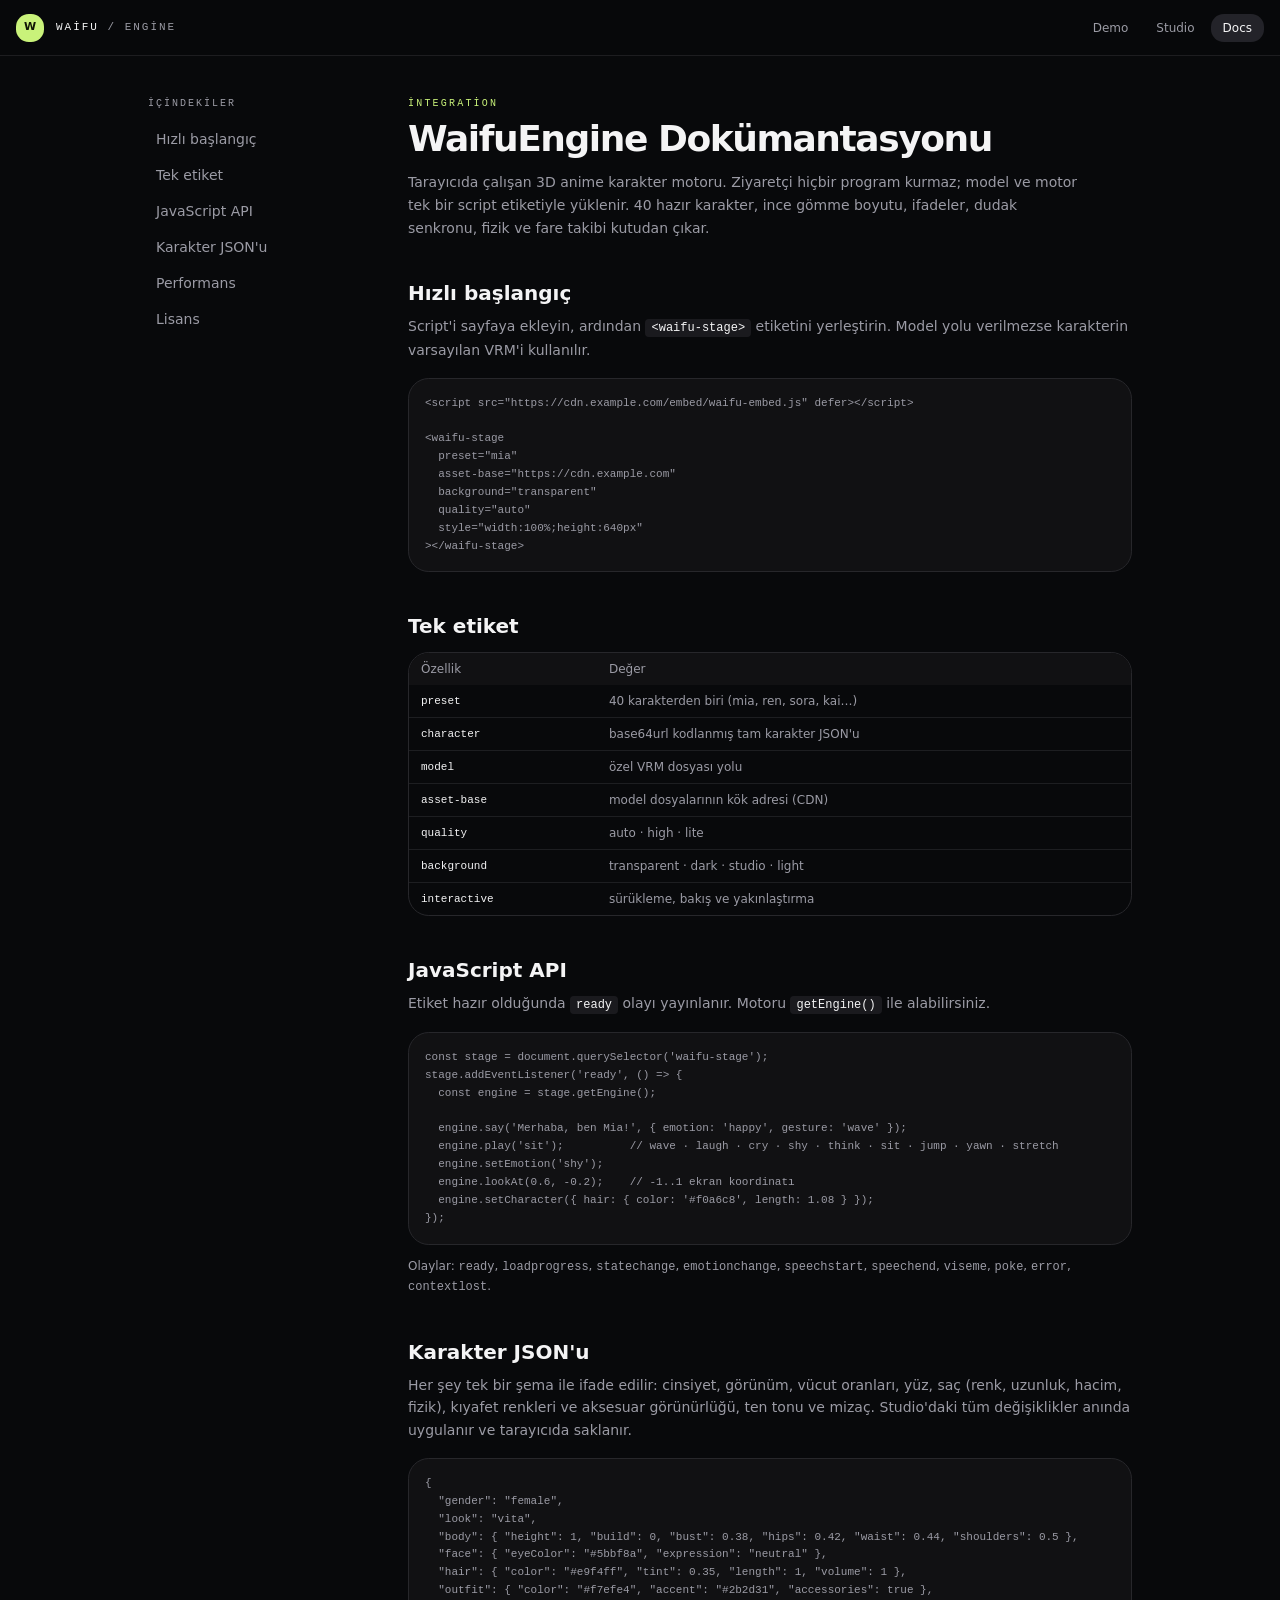
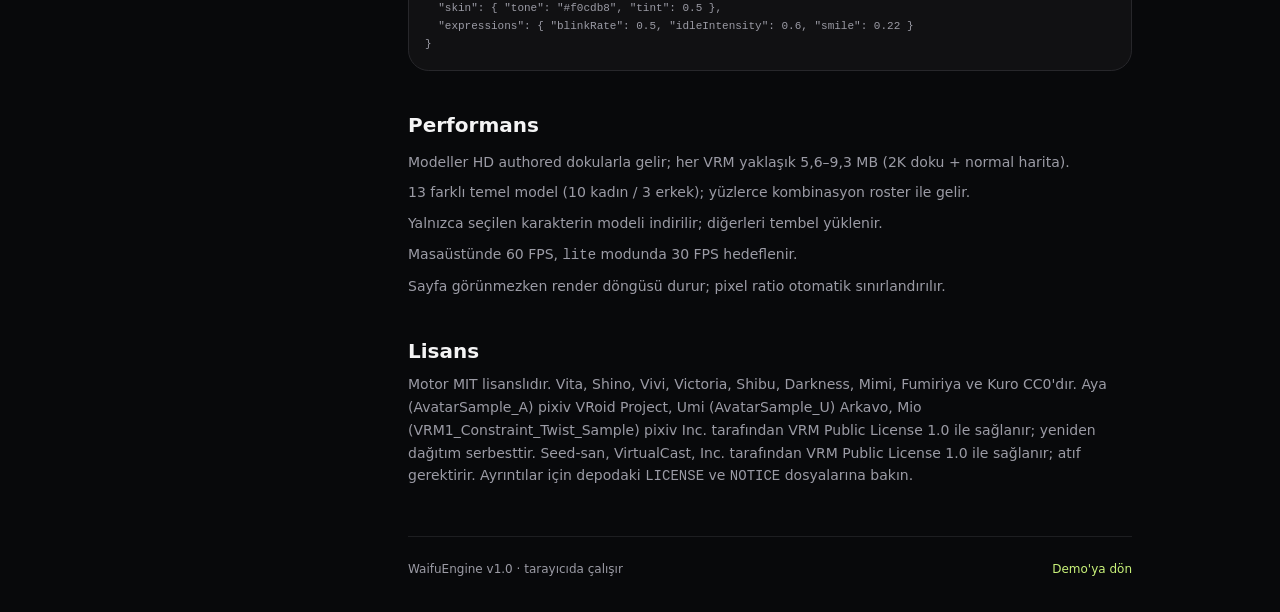
==== docs.html @ 99571ae6 "Deploy WaifuEngine site" ====
<!doctype html>
<html lang="tr" class="dark">
  <head>
    <meta charset="UTF-8" />
    <meta name="viewport" content="width=device-width, initial-scale=1.0, viewport-fit=cover" />
    <meta name="theme-color" content="#08090b" />
    <meta name="description" content="WaifuEngine entegrasyon dokümantasyonu — tek etiket, VRM modelleri, olaylar ve API." />
    <title>Docs — WaifuEngine</title>
    <link rel="stylesheet" crossorigin href="/assets/app-BGL2V9JG.css">
  </head>
  <body class="min-h-dvh bg-background text-foreground antialiased">
    <header class="sticky top-0 z-20 flex h-14 items-center justify-between border-b border-border/70 bg-background/80 px-4 backdrop-blur-xl">
      <a href="/" class="flex items-center gap-3">
        <span class="flex size-7 items-center justify-center rounded-lg bg-primary text-[11px] font-bold text-primary-foreground">W</span>
        <span class="font-mono text-[11px] uppercase tracking-[0.18em] text-muted-foreground"><span class="text-foreground">waifu</span> / engine</span>
      </a>
      <nav class="flex items-center gap-1 text-xs text-muted-foreground">
        <a href="/" class="rounded-lg px-3 py-1.5 hover:bg-accent hover:text-foreground">Demo</a>
        <a href="/studio.html" class="rounded-lg px-3 py-1.5 hover:bg-accent hover:text-foreground">Studio</a>
        <a href="/docs.html" class="rounded-lg bg-accent px-3 py-1.5 text-foreground">Docs</a>
      </nav>
    </header>

    <main class="mx-auto grid max-w-5xl gap-10 px-5 py-10 lg:grid-cols-[220px_minmax(0,1fr)]">
      <aside class="hidden lg:block">
        <p class="mb-3 font-mono text-[10px] uppercase tracking-[0.2em] text-muted-foreground">içindekiler</p>
        <nav class="space-y-1 text-sm text-muted-foreground">
          <a class="block rounded-lg px-2 py-1.5 hover:bg-accent hover:text-foreground" href="#hizli">Hızlı başlangıç</a>
          <a class="block rounded-lg px-2 py-1.5 hover:bg-accent hover:text-foreground" href="#etiket">Tek etiket</a>
          <a class="block rounded-lg px-2 py-1.5 hover:bg-accent hover:text-foreground" href="#api">JavaScript API</a>
          <a class="block rounded-lg px-2 py-1.5 hover:bg-accent hover:text-foreground" href="#karakter">Karakter JSON'u</a>
          <a class="block rounded-lg px-2 py-1.5 hover:bg-accent hover:text-foreground" href="#performans">Performans</a>
          <a class="block rounded-lg px-2 py-1.5 hover:bg-accent hover:text-foreground" href="#lisans">Lisans</a>
        </nav>
      </aside>

      <div class="min-w-0">
        <p class="font-mono text-[10px] uppercase tracking-[0.22em] text-primary">integration</p>
        <h1 class="mt-2 text-4xl font-semibold tracking-[-0.04em]">WaifuEngine Dokümantasyonu</h1>
        <p class="mt-3 max-w-2xl text-sm leading-relaxed text-muted-foreground">
          Tarayıcıda çalışan 3D anime karakter motoru. Ziyaretçi hiçbir program kurmaz; model ve motor
          tek bir script etiketiyle yüklenir. 40 hazır karakter, ince gömme boyutu, ifadeler, dudak senkronu,
          fizik ve fare takibi kutudan çıkar.
        </p>

        <section id="hizli" class="mt-10 scroll-mt-20">
          <h2 class="text-xl font-semibold">Hızlı başlangıç</h2>
          <p class="mt-2 text-sm leading-relaxed text-muted-foreground">
            Script'i sayfaya ekleyin, ardından <code class="rounded bg-muted px-1.5 py-0.5 font-mono text-[12px] text-foreground">&lt;waifu-stage&gt;</code>
            etiketini yerleştirin. Model yolu verilmezse karakterin varsayılan VRM'i kullanılır.
          </p>
          <pre class="mt-4 overflow-x-auto rounded-2xl border border-border bg-card p-4 font-mono text-[11px] leading-relaxed text-muted-foreground">&lt;script src="https://cdn.example.com/embed/waifu-embed.js" defer&gt;&lt;/script&gt;

&lt;waifu-stage
  preset="mia"
  asset-base="https://cdn.example.com"
  background="transparent"
  quality="auto"
  style="width:100%;height:640px"
&gt;&lt;/waifu-stage&gt;</pre>
        </section>

        <section id="etiket" class="mt-10 scroll-mt-20">
          <h2 class="text-xl font-semibold">Tek etiket</h2>
          <div class="mt-3 overflow-hidden rounded-2xl border border-border">
            <table class="w-full text-left text-xs">
              <thead class="bg-card text-muted-foreground">
                <tr><th class="px-3 py-2 font-medium">Özellik</th><th class="px-3 py-2 font-medium">Değer</th></tr>
              </thead>
              <tbody class="divide-y divide-border/70">
                <tr><td class="px-3 py-2 font-mono text-[11px]">preset</td><td class="px-3 py-2 text-muted-foreground">40 karakterden biri (mia, ren, sora, kai…)</td></tr>
                <tr><td class="px-3 py-2 font-mono text-[11px]">character</td><td class="px-3 py-2 text-muted-foreground">base64url kodlanmış tam karakter JSON'u</td></tr>
                <tr><td class="px-3 py-2 font-mono text-[11px]">model</td><td class="px-3 py-2 text-muted-foreground">özel VRM dosyası yolu</td></tr>
                <tr><td class="px-3 py-2 font-mono text-[11px]">asset-base</td><td class="px-3 py-2 text-muted-foreground">model dosyalarının kök adresi (CDN)</td></tr>
                <tr><td class="px-3 py-2 font-mono text-[11px]">quality</td><td class="px-3 py-2 text-muted-foreground">auto · high · lite</td></tr>
                <tr><td class="px-3 py-2 font-mono text-[11px]">background</td><td class="px-3 py-2 text-muted-foreground">transparent · dark · studio · light</td></tr>
                <tr><td class="px-3 py-2 font-mono text-[11px]">interactive</td><td class="px-3 py-2 text-muted-foreground">sürükleme, bakış ve yakınlaştırma</td></tr>
              </tbody>
            </table>
          </div>
        </section>

        <section id="api" class="mt-10 scroll-mt-20">
          <h2 class="text-xl font-semibold">JavaScript API</h2>
          <p class="mt-2 text-sm leading-relaxed text-muted-foreground">
            Etiket hazır olduğunda <code class="rounded bg-muted px-1.5 py-0.5 font-mono text-[12px] text-foreground">ready</code> olayı yayınlanır.
            Motoru <code class="rounded bg-muted px-1.5 py-0.5 font-mono text-[12px] text-foreground">getEngine()</code> ile alabilirsiniz.
          </p>
          <pre class="mt-4 overflow-x-auto rounded-2xl border border-border bg-card p-4 font-mono text-[11px] leading-relaxed text-muted-foreground">const stage = document.querySelector('waifu-stage');
stage.addEventListener('ready', () => {
  const engine = stage.getEngine();

  engine.say('Merhaba, ben Mia!', { emotion: 'happy', gesture: 'wave' });
  engine.play('sit');          // wave · laugh · cry · shy · think · sit · jump · yawn · stretch
  engine.setEmotion('shy');
  engine.lookAt(0.6, -0.2);    // -1..1 ekran koordinatı
  engine.setCharacter({ hair: { color: '#f0a6c8', length: 1.08 } });
});</pre>
          <p class="mt-3 text-xs leading-relaxed text-muted-foreground">
            Olaylar: <span class="font-mono">ready</span>, <span class="font-mono">loadprogress</span>,
            <span class="font-mono">statechange</span>, <span class="font-mono">emotionchange</span>,
            <span class="font-mono">speechstart</span>, <span class="font-mono">speechend</span>,
            <span class="font-mono">viseme</span>, <span class="font-mono">poke</span>,
            <span class="font-mono">error</span>, <span class="font-mono">contextlost</span>.
          </p>
        </section>

        <section id="karakter" class="mt-10 scroll-mt-20">
          <h2 class="text-xl font-semibold">Karakter JSON'u</h2>
          <p class="mt-2 text-sm leading-relaxed text-muted-foreground">
            Her şey tek bir şema ile ifade edilir: cinsiyet, görünüm, vücut oranları, yüz, saç (renk, uzunluk,
            hacim, fizik), kıyafet renkleri ve aksesuar görünürlüğü, ten tonu ve mizaç. Studio'daki tüm
            değişiklikler anında uygulanır ve tarayıcıda saklanır.
          </p>
          <pre class="mt-4 overflow-x-auto rounded-2xl border border-border bg-card p-4 font-mono text-[11px] leading-relaxed text-muted-foreground">{
  "gender": "female",
  "look": "vita",
  "body": { "height": 1, "build": 0, "bust": 0.38, "hips": 0.42, "waist": 0.44, "shoulders": 0.5 },
  "face": { "eyeColor": "#5bbf8a", "expression": "neutral" },
  "hair": { "color": "#e9f4ff", "tint": 0.35, "length": 1, "volume": 1 },
  "outfit": { "color": "#f7efe4", "accent": "#2b2d31", "accessories": true },
  "skin": { "tone": "#f0cdb8", "tint": 0.5 },
  "expressions": { "blinkRate": 0.5, "idleIntensity": 0.6, "smile": 0.22 }
}</pre>
        </section>

        <section id="performans" class="mt-10 scroll-mt-20">
          <h2 class="text-xl font-semibold">Performans</h2>
          <ul class="mt-3 space-y-2 text-sm leading-relaxed text-muted-foreground">
            <li>Modeller HD authored dokularla gelir; her VRM yaklaşık 5,6–9,3 MB (2K doku + normal harita).</li>
            <li>13 farklı temel model (10 kadın / 3 erkek); yüzlerce kombinasyon roster ile gelir.</li>
            <li>Yalnızca seçilen karakterin modeli indirilir; diğerleri tembel yüklenir.</li>
            <li>Masaüstünde 60 FPS, <span class="font-mono">lite</span> modunda 30 FPS hedeflenir.</li>
            <li>Sayfa görünmezken render döngüsü durur; pixel ratio otomatik sınırlandırılır.</li>
          </ul>
        </section>

        <section id="lisans" class="mt-10 scroll-mt-20">
          <h2 class="text-xl font-semibold">Lisans</h2>
          <p class="mt-2 text-sm leading-relaxed text-muted-foreground">
            Motor MIT lisanslıdır. Vita, Shino, Vivi, Victoria, Shibu, Darkness, Mimi, Fumiriya ve Kuro
            CC0'dır. Aya (AvatarSample_A) pixiv VRoid Project, Umi (AvatarSample_U) Arkavo, Mio
            (VRM1_Constraint_Twist_Sample) pixiv Inc. tarafından VRM Public License 1.0 ile sağlanır; yeniden
            dağıtım serbesttir. Seed-san, VirtualCast, Inc. tarafından VRM Public License 1.0 ile sağlanır;
            atıf gerektirir. Ayrıntılar için depodaki
            <span class="font-mono">LICENSE</span> ve <span class="font-mono">NOTICE</span> dosyalarına bakın.
          </p>
        </section>

        <footer class="mt-12 flex flex-wrap items-center justify-between gap-3 border-t border-border/70 pt-6 text-xs text-muted-foreground">
          <span>WaifuEngine v1.0 · tarayıcıda çalışır</span>
          <a class="text-primary hover:underline" href="/">Demo'ya dön</a>
        </footer>
      </div>
    </main>
  </body>
</html>
---- assets/app-BGL2V9JG.css ----
@layer properties{@supports (((-webkit-hyphens:none)) and (not (margin-trim:inline))) or ((-moz-orient:inline) and (not (color:rgb(from red r g b)))){*,:before,:after,::backdrop{--tw-translate-x:0;--tw-translate-y:0;--tw-translate-z:0;--tw-scale-x:1;--tw-scale-y:1;--tw-scale-z:1;--tw-rotate-x:initial;--tw-rotate-y:initial;--tw-rotate-z:initial;--tw-skew-x:initial;--tw-skew-y:initial;--tw-pan-x:initial;--tw-pan-y:initial;--tw-pinch-zoom:initial;--tw-scroll-snap-strictness:proximity;--tw-space-y-reverse:0;--tw-divide-x-reverse:0;--tw-border-style:solid;--tw-divide-y-reverse:0;--tw-gradient-position:initial;--tw-gradient-from:#0000;--tw-gradient-via:#0000;--tw-gradient-to:#0000;--tw-gradient-stops:initial;--tw-gradient-via-stops:initial;--tw-gradient-from-position:0%;--tw-gradient-via-position:50%;--tw-gradient-to-position:100%;--tw-leading:initial;--tw-font-weight:initial;--tw-tracking:initial;--tw-ordinal:initial;--tw-slashed-zero:initial;--tw-numeric-figure:initial;--tw-numeric-spacing:initial;--tw-numeric-fraction:initial;--tw-shadow:0 0 #0000;--tw-shadow-color:initial;--tw-shadow-alpha:100%;--tw-inset-shadow:0 0 #0000;--tw-inset-shadow-color:initial;--tw-inset-shadow-alpha:100%;--tw-ring-color:initial;--tw-ring-shadow:0 0 #0000;--tw-inset-ring-color:initial;--tw-inset-ring-shadow:0 0 #0000;--tw-ring-inset:initial;--tw-ring-offset-width:0px;--tw-ring-offset-color:#fff;--tw-ring-offset-shadow:0 0 #0000;--tw-outline-style:solid;--tw-blur:initial;--tw-brightness:initial;--tw-contrast:initial;--tw-grayscale:initial;--tw-hue-rotate:initial;--tw-invert:initial;--tw-opacity:initial;--tw-saturate:initial;--tw-sepia:initial;--tw-drop-shadow:initial;--tw-drop-shadow-color:initial;--tw-drop-shadow-alpha:100%;--tw-drop-shadow-size:initial;--tw-backdrop-blur:initial;--tw-backdrop-brightness:initial;--tw-backdrop-contrast:initial;--tw-backdrop-grayscale:initial;--tw-backdrop-hue-rotate:initial;--tw-backdrop-invert:initial;--tw-backdrop-opacity:initial;--tw-backdrop-saturate:initial;--tw-backdrop-sepia:initial;--tw-duration:initial;--tw-ease:initial;--tw-content:""}}}@layer theme{:root,:host{--font-sans:"Inter", ui-sans-serif, system-ui, -apple-system, "Segoe UI", sans-serif;--color-neutral-900:oklch(20.5% 0 none);--color-black:#000;--color-white:#fff;--spacing:.25rem;--container-xs:20rem;--container-sm:24rem;--container-md:28rem;--container-lg:32rem;--container-xl:36rem;--container-2xl:42rem;--container-5xl:64rem;--text-xs:.75rem;--text-xs--line-height:calc(1 / .75);--text-sm:.875rem;--text-sm--line-height:calc(1.25 / .875);--text-base:1rem;--text-base--line-height: 1.5 ;--text-lg:1.125rem;--text-lg--line-height:calc(1.75 / 1.125);--text-xl:1.25rem;--text-xl--line-height:calc(1.75 / 1.25);--text-2xl:1.5rem;--text-2xl--line-height:calc(2 / 1.5);--text-3xl:1.875rem;--text-3xl--line-height: 1.2 ;--text-4xl:2.25rem;--text-4xl--line-height:calc(2.5 / 2.25);--font-weight-normal:400;--font-weight-medium:500;--font-weight-semibold:600;--font-weight-bold:700;--tracking-tight:-.025em;--tracking-wide:.025em;--tracking-wider:.05em;--leading-tight:1.25;--leading-relaxed:1.625;--radius-2xl:calc(var(--radius) + 8px);--radius-3xl:1.5rem;--ease-out:cubic-bezier(0, 0, .2, 1);--ease-in-out:cubic-bezier(.4, 0, .2, 1);--animate-spin:spin 1s linear infinite;--animate-ping:ping 1s cubic-bezier(0, 0, .2, 1) infinite;--animate-pulse:pulse 2s cubic-bezier(.4, 0, .6, 1) infinite;--blur-sm:8px;--blur-md:12px;--blur-xl:24px;--default-transition-duration:.15s;--default-transition-timing-function:cubic-bezier(.4, 0, .2, 1);--default-font-family:"Inter", ui-sans-serif, system-ui, -apple-system, "Segoe UI", sans-serif;--default-mono-font-family:ui-monospace, "SF Mono", "Cascadia Code", Menlo, monospace}}@layer base{*,:after,:before,::backdrop{box-sizing:border-box;border:0 solid;margin:0;padding:0}::file-selector-button{box-sizing:border-box;border:0 solid;margin:0;padding:0}html,:host{-webkit-text-size-adjust:100%;tab-size:4;line-height:1.5;font-family:var(--default-font-family,-apple-system, BlinkMacSystemFont, "Segoe UI", Roboto, "Helvetica Neue", "Noto Sans", Arial, sans-serif, "Apple Color Emoji", "Segoe UI Emoji", "Segoe UI Symbol", "Noto Color Emoji");font-feature-settings:var(--default-font-feature-settings,normal);font-variation-settings:var(--default-font-variation-settings,normal);-webkit-tap-highlight-color:transparent}hr{height:0;color:inherit;border-top-width:1px}abbr:where([title]){-webkit-text-decoration:underline dotted;text-decoration:underline dotted}h1,h2,h3,h4,h5,h6{font-size:inherit;font-weight:inherit}a{color:inherit;-webkit-text-decoration:inherit;text-decoration:inherit}b,strong{font-weight:bolder}code,kbd,samp,pre{font-family:var(--default-mono-font-family,ui-monospace, SFMono-Regular, Menlo, Monaco, Consolas, "Liberation Mono", "Courier New", monospace);font-feature-settings:var(--default-mono-font-feature-settings,normal);font-variation-settings:var(--default-mono-font-variation-settings,normal);font-size:1em}small{font-size:80%}sub,sup{vertical-align:baseline;font-size:75%;line-height:0;position:relative}sub{bottom:-.25em}sup{top:-.5em}table{text-indent:0;border-color:inherit;border-collapse:collapse}:-moz-focusring:where(:not(iframe)){outline:auto}progress{vertical-align:baseline}summary{display:list-item}ol,ul,menu{list-style:none}img,svg,video,canvas,audio,iframe,embed,object{vertical-align:middle;display:block}img,video{max-width:100%;height:auto}button,input,select,optgroup,textarea{font:inherit;font-feature-settings:inherit;font-variation-settings:inherit;letter-spacing:inherit;color:inherit;opacity:1;background-color:#0000;border-radius:0}::file-selector-button{font:inherit;font-feature-settings:inherit;font-variation-settings:inherit;letter-spacing:inherit;color:inherit;opacity:1;background-color:#0000;border-radius:0}:where(select:is([multiple],[size])) optgroup{font-weight:bolder}:where(select:is([multiple],[size])) optgroup option{padding-inline-start:20px}::file-selector-button{margin-inline-end:4px}::placeholder{opacity:1}@supports (not ((-webkit-appearance:-apple-pay-button))) or (contain-intrinsic-size:1px){::placeholder{color:currentColor}@supports (color:color-mix(in lab,red,red)){::placeholder{color:color-mix(in oklab,currentcolor 50%,transparent)}}}textarea{resize:vertical}::-webkit-search-decoration{-webkit-appearance:none}::-webkit-date-and-time-value{min-height:1lh;text-align:inherit}::-webkit-datetime-edit{display:inline-flex}::-webkit-datetime-edit-fields-wrapper{padding:0}::-webkit-datetime-edit{padding-block:0}::-webkit-datetime-edit-year-field{padding-block:0}::-webkit-datetime-edit-month-field{padding-block:0}::-webkit-datetime-edit-day-field{padding-block:0}::-webkit-datetime-edit-hour-field{padding-block:0}::-webkit-datetime-edit-minute-field{padding-block:0}::-webkit-datetime-edit-second-field{padding-block:0}::-webkit-datetime-edit-millisecond-field{padding-block:0}::-webkit-datetime-edit-meridiem-field{padding-block:0}::-webkit-calendar-picker-indicator{line-height:1}:-moz-ui-invalid{box-shadow:none}button,input:where([type=button],[type=reset],[type=submit]){appearance:button}::file-selector-button{appearance:button}::-webkit-inner-spin-button{height:auto}::-webkit-outer-spin-button{height:auto}[hidden]:where(:not([hidden=until-found])){display:none!important}*{border-color:var(--border)}html,body,#root{height:100%}body{background:var(--background);color:var(--foreground);font-family:var(--font-sans);-webkit-font-smoothing:antialiased;margin:0;overflow:hidden}::selection{background:var(--primary)}@supports (color:color-mix(in lab,red,red)){::selection{background:color-mix(in srgb,var(--primary) 35%,transparent)}}::selection{color:#fff}*{scrollbar-width:thin;scrollbar-color:#ffffff24 transparent}::-webkit-scrollbar{width:7px;height:7px}::-webkit-scrollbar-thumb{background:#ffffff24;border-radius:999px}::-webkit-scrollbar-track{background:0 0}}@layer components;@layer utilities{.\[container-type\:size\]{container-type:size}.pointer-events-auto{pointer-events:auto}.pointer-events-none{pointer-events:none}.\!visible{visibility:visible!important}.invisible{visibility:hidden}.visible{visibility:visible}.sr-only{clip-path:inset(50%);white-space:nowrap;border-width:0;width:1px;height:1px;margin:-1px;padding:0;position:absolute;overflow:hidden}.\!fixed{position:fixed!important}.absolute{position:absolute}.fixed{position:fixed}.relative{position:relative}.static{position:static}.sticky{position:sticky}.-inset-\[3px\]{inset:-3px}.inset-0{inset:0}.inset-\[4\%\]{inset:4%}.inset-x-0{inset-inline:0}.inset-x-4{inset-inline:calc(var(--spacing) * 4)}.inset-x-\[-20\%\]{inset-inline:-20%}.start-4{inset-inline-start:calc(var(--spacing) * 4)}.-end-1\.5{inset-inline-end:calc(var(--spacing) * -1.5)}.end-4{inset-inline-end:calc(var(--spacing) * 4)}.end-5{inset-inline-end:calc(var(--spacing) * 5)}.-top-1\.5{top:calc(var(--spacing) * -1.5)}.top-\(--active-tab-top\){top:var(--active-tab-top)}.top-0{top:0}.top-1\/2{top:50%}.top-2\.5{top:calc(var(--spacing) * 2.5)}.top-3{top:calc(var(--spacing) * 3)}.top-4{top:calc(var(--spacing) * 4)}.top-\[23px\]{top:23px}.top-\[calc\(var\(--badge-center\)-var\(--badge-size\)\/2\)\]{top:calc(var(--badge-center) - var(--badge-size) / 2)}.right-3{right:calc(var(--spacing) * 3)}.right-4{right:calc(var(--spacing) * 4)}.-bottom-2\.5{bottom:calc(var(--spacing) * -2.5)}.bottom-0{bottom:0}.bottom-3{bottom:calc(var(--spacing) * 3)}.bottom-5{bottom:calc(var(--spacing) * 5)}.bottom-24{bottom:calc(var(--spacing) * 24)}.bottom-full{bottom:100%}.left-\(--active-tab-left\){left:var(--active-tab-left)}.left-0{left:0}.left-1\/2{left:50%}.left-3{left:calc(var(--spacing) * 3)}.left-4{left:calc(var(--spacing) * 4)}.left-\[calc\(var\(--badge-center\)-var\(--badge-size\)\/2\)\]{left:calc(var(--badge-center) - var(--badge-size) / 2)}.isolate{isolation:isolate}.-z-10{z-index:-10}.z-0{z-index:0}.z-10{z-index:10}.z-20{z-index:20}.z-30{z-index:30}.z-50{z-index:50}.order-first{order:-9999}.order-last{order:9999}.col-start-1{grid-column-start:1}.col-start-2{grid-column-start:2}.col-start-3{grid-column-start:3}.row-span-2{grid-row:span 2/span 2}.row-span-3{grid-row:span 3/span 3}.row-start-1{grid-row-start:1}.container{width:100%}@media(min-width:40rem){.container{max-width:40rem}}@media(min-width:48rem){.container{max-width:48rem}}@media(min-width:64rem){.container{max-width:64rem}}@media(min-width:80rem){.container{max-width:80rem}}@media(min-width:96rem){.container{max-width:96rem}}.m-auto{margin:auto}.-mx-\(--sheet-gap\){margin-inline:calc(var(--sheet-gap) * -1)}.-mx-2{margin-inline:calc(var(--spacing) * -2)}.mx-2{margin-inline:calc(var(--spacing) * 2)}.mx-4{margin-inline:calc(var(--spacing) * 4)}.mx-auto{margin-inline:auto}.-my-\(--sheet-gap\){margin-block:calc(var(--sheet-gap) * -1)}.my-1{margin-block:var(--spacing)}.my-2{margin-block:calc(var(--spacing) * 2)}.my-3{margin-block:calc(var(--spacing) * 3)}.my-4{margin-block:calc(var(--spacing) * 4)}.-ms-\(--sheet-gap\){margin-inline-start:calc(var(--sheet-gap) * -1)}.-ms-1\.5{margin-inline-start:calc(var(--spacing) * -1.5)}.ms-1{margin-inline-start:var(--spacing)}.ms-2{margin-inline-start:calc(var(--spacing) * 2)}.ms-auto{margin-inline-start:auto}.-me-\(--sheet-gap\){margin-inline-end:calc(var(--sheet-gap) * -1)}.-me-1\.5{margin-inline-end:calc(var(--spacing) * -1.5)}.-me-3\.5{margin-inline-end:calc(var(--spacing) * -3.5)}.me-1{margin-inline-end:var(--spacing)}.me-3{margin-inline-end:calc(var(--spacing) * 3)}.-mt-5{margin-top:calc(var(--spacing) * -5)}.-mt-11{margin-top:calc(var(--spacing) * -11)}.-mt-\[max\(var\(--sheet-gap\)\,env\(safe-area-inset-top\)\)\]{margin-top:calc(max(var(--sheet-gap),env(safe-area-inset-top))*-1)}.mt-0{margin-top:0}.mt-0\.5{margin-top:calc(var(--spacing) * .5)}.mt-1{margin-top:var(--spacing)}.mt-2{margin-top:calc(var(--spacing) * 2)}.mt-3{margin-top:calc(var(--spacing) * 3)}.mt-4{margin-top:calc(var(--spacing) * 4)}.mt-10{margin-top:calc(var(--spacing) * 10)}.mt-12{margin-top:calc(var(--spacing) * 12)}.mt-\[-1\.5rem\]{margin-top:-1.5rem}.mt-auto{margin-top:auto}.-mb-\[max\(var\(--sheet-gap\)\,env\(safe-area-inset-bottom\)\)\]{margin-bottom:calc(max(var(--sheet-gap),env(safe-area-inset-bottom))*-1)}.mb-0{margin-bottom:0}.mb-2{margin-bottom:calc(var(--spacing) * 2)}.mb-2\.5{margin-bottom:calc(var(--spacing) * 2.5)}.mb-3{margin-bottom:calc(var(--spacing) * 3)}.mb-4{margin-bottom:calc(var(--spacing) * 4)}.mb-5{margin-bottom:calc(var(--spacing) * 5)}.mb-6{margin-bottom:calc(var(--spacing) * 6)}.mb-\[-1\.5rem\]{margin-bottom:-1.5rem}.ml-2{margin-left:calc(var(--spacing) * 2)}.ml-auto{margin-left:auto}.block{display:block}.contents{display:contents}.flex{display:flex}.grid{display:grid}.hidden{display:none}.inline{display:inline}.inline-block{display:inline-block}.inline-flex{display:inline-flex}.aspect-\(--slide-aspect\){aspect-ratio:var(--slide-aspect)}.aspect-square{aspect-ratio:1}.size-\(--avatar-size\){width:var(--avatar-size);height:var(--avatar-size)}.size-\(--badge-size\){width:var(--badge-size);height:var(--badge-size)}.size-\(--sw-hole\){width:var(--sw-hole);height:var(--sw-hole)}.size-1{width:var(--spacing);height:var(--spacing)}.size-1\.5{width:calc(var(--spacing) * 1.5);height:calc(var(--spacing) * 1.5)}.size-2{width:calc(var(--spacing) * 2);height:calc(var(--spacing) * 2)}.size-2\.5{width:calc(var(--spacing) * 2.5);height:calc(var(--spacing) * 2.5)}.size-3{width:calc(var(--spacing) * 3);height:calc(var(--spacing) * 3)}.size-3\.5{width:calc(var(--spacing) * 3.5);height:calc(var(--spacing) * 3.5)}.size-4{width:calc(var(--spacing) * 4);height:calc(var(--spacing) * 4)}.size-5{width:calc(var(--spacing) * 5);height:calc(var(--spacing) * 5)}.size-6{width:calc(var(--spacing) * 6);height:calc(var(--spacing) * 6)}.size-7{width:calc(var(--spacing) * 7);height:calc(var(--spacing) * 7)}.size-8{width:calc(var(--spacing) * 8);height:calc(var(--spacing) * 8)}.size-9{width:calc(var(--spacing) * 9);height:calc(var(--spacing) * 9)}.size-10{width:calc(var(--spacing) * 10);height:calc(var(--spacing) * 10)}.size-11{width:calc(var(--spacing) * 11);height:calc(var(--spacing) * 11)}.size-12{width:calc(var(--spacing) * 12);height:calc(var(--spacing) * 12)}.size-14{width:calc(var(--spacing) * 14);height:calc(var(--spacing) * 14)}.size-20{width:calc(var(--spacing) * 20);height:calc(var(--spacing) * 20)}.size-\[22px\]{width:22px;height:22px}.size-\[62\%\]{width:62%;height:62%}.size-\[calc\(100\%\+6px\)\]{width:calc(100% + 6px);height:calc(100% + 6px)}.size-\[calc\(var\(--switch-h\)-4px\)\]{width:calc(var(--switch-h) - 4px);height:calc(var(--switch-h) - 4px)}.size-full{width:100%;height:100%}.size-px{width:1px;height:1px}.h-\(--active-tab-height\){height:var(--active-tab-height)}.h-\(--switch-h\){height:var(--switch-h)}.h-1{height:var(--spacing)}.h-1\.5{height:calc(var(--spacing) * 1.5)}.h-2{height:calc(var(--spacing) * 2)}.h-5{height:calc(var(--spacing) * 5)}.h-6{height:calc(var(--spacing) * 6)}.h-7{height:calc(var(--spacing) * 7)}.h-8{height:calc(var(--spacing) * 8)}.h-9{height:calc(var(--spacing) * 9)}.h-10{height:calc(var(--spacing) * 10)}.h-11{height:calc(var(--spacing) * 11)}.h-14{height:calc(var(--spacing) * 14)}.h-28{height:calc(var(--spacing) * 28)}.h-96{height:calc(var(--spacing) * 96)}.h-\[10\%\]{height:10%}.h-\[85\%\]{height:85%}.h-\[1000\%\]{height:1000%}.h-\[calc\(100cqh-0\.75rem\)\]{height:calc(100cqh - .75rem)}.h-\[min\(50dvh\,100\%\)\]{height:min(50dvh,100%)}.h-dvh{height:100dvh}.h-full{height:100%}.h-px{height:1px}.max-h-\(--available-height\){max-height:var(--available-height)}.max-h-64{max-height:calc(var(--spacing) * 64)}.max-h-\[52vh\]{max-height:52vh}.max-h-\[calc\(100dvh-2rem\)\]{max-height:calc(100dvh - 2rem)}.max-h-full{max-height:100%}.min-h-0{min-height:0}.min-h-8{min-height:calc(var(--spacing) * 8)}.min-h-20{min-height:calc(var(--spacing) * 20)}.min-h-\[3\.25rem\]{min-height:3.25rem}.min-h-\[min\(60dvh\,32rem\)\]{min-height:min(60dvh,32rem)}.min-h-dvh{min-height:100dvh}.w-\(--active-tab-width\){width:var(--active-tab-width)}.w-\(--anchor-width\){width:var(--anchor-width)}.w-\(--switch-w\){width:var(--switch-w)}.w-1\.5{width:calc(var(--spacing) * 1.5)}.w-4{width:calc(var(--spacing) * 4)}.w-8{width:calc(var(--spacing) * 8)}.w-24{width:calc(var(--spacing) * 24)}.w-36{width:calc(var(--spacing) * 36)}.w-\[3px\]{width:3px}.w-\[min\(24rem\,calc\(100vw-2\*var\(--sheet-gap\)\)\)\]{width:min(24rem,calc(100vw - 2 * var(--sheet-gap)))}.w-\[min\(100\%\,28rem\)\]{width:min(100%,28rem)}.w-\[var\(--pu-closed\)\]{width:var(--pu-closed)}.w-fit{width:fit-content}.w-full{width:100%}.w-px{width:1px}.max-w-2xl{max-width:var(--container-2xl)}.max-w-5xl{max-width:var(--container-5xl)}.max-w-56{max-width:calc(var(--spacing) * 56)}.max-w-60{max-width:calc(var(--spacing) * 60)}.max-w-\[calc\(100\%\+2\*var\(--sheet-gap\)\)\]{max-width:calc(100% + 2 * var(--sheet-gap))}.max-w-\[min\(80\%\,36rem\)\]{max-width:min(80%,36rem)}.max-w-lg{max-width:var(--container-lg)}.max-w-md{max-width:var(--container-md)}.max-w-sm{max-width:var(--container-sm)}.max-w-xl{max-width:var(--container-xl)}.max-w-xs{max-width:var(--container-xs)}.min-w-\(--anchor-width\){min-width:var(--anchor-width)}.min-w-0{min-width:0}.min-w-5{min-width:calc(var(--spacing) * 5)}.min-w-9{min-width:calc(var(--spacing) * 9)}.min-w-48{min-width:calc(var(--spacing) * 48)}.min-w-50{min-width:calc(var(--spacing) * 50)}.min-w-52{min-width:calc(var(--spacing) * 52)}.flex-1{flex:1}.flex-\[1\.5\]{flex:1.5}.shrink{flex-shrink:1}.shrink-0{flex-shrink:0}.grow{flex-grow:1}.origin-\(--transform-origin\){transform-origin:var(--transform-origin)}.origin-\[0_50\%\]{transform-origin:0}.origin-\[50\%_0\]{transform-origin:50% 0}.origin-\[50\%_100\%\]{transform-origin:50% 100%}.origin-\[100\%_50\%\]{transform-origin:100%}.origin-bottom{transform-origin:bottom}.origin-center{transform-origin:50%}.origin-left{transform-origin:0}.origin-top{transform-origin:top}.origin-top-left{transform-origin:0 0}.-translate-x-1\/2{--tw-translate-x: -50% ;translate:var(--tw-translate-x) var(--tw-translate-y)}.-translate-y-1\/2{--tw-translate-y: -50% ;translate:var(--tw-translate-x) var(--tw-translate-y)}.translate-y-\[calc\(-0\.75rem\*var\(--nested-dialogs\,0\)\)\]{--tw-translate-y:calc(-.75rem * var(--nested-dialogs,0));translate:var(--tw-translate-x) var(--tw-translate-y)}.scale-50{--tw-scale-x:50%;--tw-scale-y:50%;--tw-scale-z:50%;scale:var(--tw-scale-x) var(--tw-scale-y)}.scale-100{--tw-scale-x:100%;--tw-scale-y:100%;--tw-scale-z:100%;scale:var(--tw-scale-x) var(--tw-scale-y)}.scale-110{--tw-scale-x:110%;--tw-scale-y:110%;--tw-scale-z:110%;scale:var(--tw-scale-x) var(--tw-scale-y)}.scale-125{--tw-scale-x:125%;--tw-scale-y:125%;--tw-scale-z:125%;scale:var(--tw-scale-x) var(--tw-scale-y)}.-scale-x-100{--tw-scale-x: -100% ;scale:var(--tw-scale-x) var(--tw-scale-y)}.scale-x-0{--tw-scale-x:0%;scale:var(--tw-scale-x) var(--tw-scale-y)}.scale-x-100{--tw-scale-x:100%;scale:var(--tw-scale-x) var(--tw-scale-y)}.\[scale\:1_calc\(0\.55\+var\(--sw-e\,0\.4\)\*0\.6\)\]{scale:1 calc(.55 + var(--sw-e,.4) * .6)}.\[scale\:calc\(var\(--pu-size\)\*\(1\+var\(--pu-lens\,0\)\*0\.5\)\*var\(--pu-in\,1\)\)\]{scale:calc(var(--pu-size) * (1 + var(--pu-lens,0) * .5) * var(--pu-in,1))}.scale-\[calc\(1-0\.05\*var\(--nested-dialogs\,0\)\)\]{scale:calc(1 - .05 * var(--nested-dialogs,0))}.-rotate-45{rotate:-45deg}.-rotate-90{rotate:-90deg}.rotate-0{rotate:0deg}.rotate-0\!{rotate:0deg!important}.rotate-2{rotate:2deg}.rotate-45{rotate:45deg}.rotate-180{rotate:180deg}.\[transform\:none\]{transform:none}.\[transform\:rotateX\(var\(--pu-rx\,0deg\)\)_rotateY\(var\(--pu-ry\,0deg\)\)\]{transform:rotateX(var(--pu-rx,0deg)) rotateY(var(--pu-ry,0deg))}.\[transform\:translate3d\(calc\(var\(--pu-px\,0\)\*var\(--pu-depth\)\*1px\)\,calc\(var\(--pu-py\,0\)\*var\(--pu-depth\)\*1px\)\,calc\(var\(--pu-depth\)\*1px\)\)\]{transform:translate3d(calc(var(--pu-px,0) * var(--pu-depth) * 1px),calc(var(--pu-py,0) * var(--pu-depth) * 1px),calc(var(--pu-depth) * 1px))}.\[transform\:translateX\(calc\(var\(--drawer-swipe-movement-x\,0px\)\+var\(--sheet-push\)\)\)_scale\(var\(--sheet-scale\)\)\]{transform:translate(calc(var(--drawer-swipe-movement-x,0px) + var(--sheet-push))) scale(var(--sheet-scale))}.\[transform\:translateX\(calc\(var\(--drawer-swipe-movement-x\,0px\)-var\(--sheet-push\)\)\)_scale\(var\(--sheet-scale\)\)\]{transform:translate(calc(var(--drawer-swipe-movement-x,0px) - var(--sheet-push))) scale(var(--sheet-scale))}.\[transform\:translateY\(calc\(var\(--drawer-swipe-movement-y\,0px\)\+var\(--sheet-push\)\)\)_scale\(var\(--sheet-scale\)\)\]{transform:translateY(calc(var(--drawer-swipe-movement-y,0px) + var(--sheet-push))) scale(var(--sheet-scale))}.\[transform\:translateY\(calc\(var\(--drawer-swipe-movement-y\,0px\)-var\(--sheet-push\)\)\)_scale\(var\(--sheet-scale\)\)\]{transform:translateY(calc(var(--drawer-swipe-movement-y,0px) - var(--sheet-push))) scale(var(--sheet-scale))}.transform{transform:var(--tw-rotate-x,) var(--tw-rotate-y,) var(--tw-rotate-z,) var(--tw-skew-x,) var(--tw-skew-y,)}.animate-\[message-shimmer_2\.2s_linear_infinite\]{animation:2.2s linear infinite message-shimmer}.animate-ping{animation:var(--animate-ping)}.animate-pulse{animation:var(--animate-pulse)}.animate-spin{animation:var(--animate-spin)}.cursor-crosshair{cursor:crosshair}.cursor-default{cursor:default}.cursor-grab{cursor:grab}.cursor-grabbing{cursor:grabbing}.cursor-not-allowed{cursor:not-allowed}.cursor-pointer{cursor:pointer}.cursor-text{cursor:text}.touch-pan-y{--tw-pan-y:pan-y;touch-action:var(--tw-pan-x,) var(--tw-pan-y,) var(--tw-pinch-zoom,)}.touch-manipulation{touch-action:manipulation}.touch-none{touch-action:none}.resize{resize:both}.resize-none{resize:none}.resize-y{resize:vertical}.snap-x{scroll-snap-type:x var(--tw-scroll-snap-strictness)}.snap-y{scroll-snap-type:y var(--tw-scroll-snap-strictness)}.snap-mandatory{--tw-scroll-snap-strictness:mandatory}.snap-center{scroll-snap-align:center}.snap-start{scroll-snap-align:start}.scroll-mt-10{scroll-margin-top:calc(var(--spacing) * 10)}.scroll-mt-20{scroll-margin-top:calc(var(--spacing) * 20)}.scroll-mb-2{scroll-margin-bottom:calc(var(--spacing) * 2)}.scroll-py-1{scroll-padding-block:var(--spacing)}.\[scrollbar-width\:none\]{scrollbar-width:none}.\[scrollbar-width\:thin\]{scrollbar-width:thin}.\[scrollbar-color\:var\(--border\)_transparent\]{scrollbar-color:var(--border) transparent}.appearance-none{appearance:none}.auto-rows-min{grid-auto-rows:min-content}.grid-cols-1{grid-template-columns:repeat(1,minmax(0,1fr))}.grid-cols-2{grid-template-columns:repeat(2,minmax(0,1fr))}.grid-cols-3{grid-template-columns:repeat(3,minmax(0,1fr))}.grid-cols-\[1\.25rem_minmax\(0\,1fr\)\]{grid-template-columns:1.25rem minmax(0,1fr)}.grid-cols-\[auto_minmax\(0\,1fr\)_auto\]{grid-template-columns:auto minmax(0,1fr) auto}.grid-cols-\[minmax\(0\,1fr\)\]{grid-template-columns:minmax(0,1fr)}.grid-rows-\[0fr\]{grid-template-rows:0fr}.grid-rows-\[1fr\]{grid-template-rows:1fr}.flex-col{flex-direction:column}.flex-col-reverse{flex-direction:column-reverse}.flex-row{flex-direction:row}.flex-row-reverse{flex-direction:row-reverse}.flex-wrap{flex-wrap:wrap}.place-items-center{place-items:center}.items-baseline{align-items:baseline}.items-center{align-items:center}.items-end{align-items:flex-end}.items-start{align-items:flex-start}.items-stretch{align-items:stretch}.justify-between{justify-content:space-between}.justify-center{justify-content:center}.justify-end{justify-content:flex-end}.justify-start{justify-content:flex-start}.gap-0{gap:0}.gap-0\.5{gap:calc(var(--spacing) * .5)}.gap-1{gap:var(--spacing)}.gap-1\.5{gap:calc(var(--spacing) * 1.5)}.gap-2{gap:calc(var(--spacing) * 2)}.gap-2\.5{gap:calc(var(--spacing) * 2.5)}.gap-3{gap:calc(var(--spacing) * 3)}.gap-3\.5{gap:calc(var(--spacing) * 3.5)}.gap-4{gap:calc(var(--spacing) * 4)}.gap-10{gap:calc(var(--spacing) * 10)}.gap-\[2px\]{gap:2px}.gap-\[3px\]{gap:3px}:where(.space-y-1>:not(:last-child)){--tw-space-y-reverse:0;margin-block-start:calc(var(--spacing) * var(--tw-space-y-reverse));margin-block-end:calc(var(--spacing) * calc(1 - var(--tw-space-y-reverse)))}:where(.space-y-1\.5>:not(:last-child)){--tw-space-y-reverse:0;margin-block-start:calc(calc(var(--spacing) * 1.5) * var(--tw-space-y-reverse));margin-block-end:calc(calc(var(--spacing) * 1.5) * calc(1 - var(--tw-space-y-reverse)))}:where(.space-y-2>:not(:last-child)){--tw-space-y-reverse:0;margin-block-start:calc(calc(var(--spacing) * 2) * var(--tw-space-y-reverse));margin-block-end:calc(calc(var(--spacing) * 2) * calc(1 - var(--tw-space-y-reverse)))}:where(.space-y-4>:not(:last-child)){--tw-space-y-reverse:0;margin-block-start:calc(calc(var(--spacing) * 4) * var(--tw-space-y-reverse));margin-block-end:calc(calc(var(--spacing) * 4) * calc(1 - var(--tw-space-y-reverse)))}.gap-x-3{column-gap:calc(var(--spacing) * 3)}.gap-x-4{column-gap:calc(var(--spacing) * 4)}.gap-y-1{row-gap:var(--spacing)}.gap-y-1\.5{row-gap:calc(var(--spacing) * 1.5)}:where(.divide-x>:not(:last-child)){--tw-divide-x-reverse:0;border-inline-style:var(--tw-border-style);border-inline-start-width:calc(1px * var(--tw-divide-x-reverse));border-inline-end-width:calc(1px * calc(1 - var(--tw-divide-x-reverse)))}:where(.divide-y>:not(:last-child)){--tw-divide-y-reverse:0;border-bottom-style:var(--tw-border-style);border-top-style:var(--tw-border-style);border-top-width:calc(1px * var(--tw-divide-y-reverse));border-bottom-width:calc(1px * calc(1 - var(--tw-divide-y-reverse)))}:where(.divide-border>:not(:last-child)),:where(.divide-border\/70>:not(:last-child)){border-color:var(--border)}@supports (color:color-mix(in lab,red,red)){:where(.divide-border\/70>:not(:last-child)){border-color:color-mix(in oklab,var(--border) 70%,transparent)}}.self-start{align-self:flex-start}.self-stretch{align-self:stretch}.justify-self-end{justify-self:flex-end}.truncate{text-overflow:ellipsis;white-space:nowrap;overflow:hidden}.overflow-auto{overflow:auto}.overflow-hidden{overflow:hidden}.overflow-visible{overflow:visible}.overflow-x-auto{overflow-x:auto}.overflow-x-clip{overflow-x:clip}.overflow-y-auto{overflow-y:auto}.overscroll-contain{overscroll-behavior:contain}.rounded{border-radius:.25rem}.rounded-2xl{border-radius:calc(var(--radius) + 8px)}.rounded-3xl{border-radius:var(--radius-3xl)}.rounded-\[1\.25rem\]{border-radius:1.25rem}.rounded-\[1\.375rem\]{border-radius:1.375rem}.rounded-\[1px\]{border-radius:1px}.rounded-\[5px\]{border-radius:5px}.rounded-\[14px\]{border-radius:14px}.rounded-\[20px\]{border-radius:20px}.rounded-\[28\%\]{border-radius:28%}.rounded-\[28px\]{border-radius:28px}.rounded-\[30px\]{border-radius:30px}.rounded-\[32px\]{border-radius:32px}.rounded-\[38px\]{border-radius:38px}.rounded-\[inherit\]{border-radius:inherit}.rounded-full{border-radius:3.40282e38px}.rounded-lg{border-radius:var(--radius)}.rounded-md{border-radius:calc(var(--radius) - 2px)}.rounded-none{border-radius:0}.rounded-xl{border-radius:calc(var(--radius) + 4px)}.rounded-s-none{border-start-start-radius:0;border-end-start-radius:0}.rounded-e-none{border-start-end-radius:0;border-end-end-radius:0}.rounded-se-md{border-start-end-radius:calc(var(--radius) - 2px)}.rounded-t-\[1\.375rem\]{border-top-left-radius:1.375rem;border-top-right-radius:1.375rem}.rounded-t-none{border-top-left-radius:0;border-top-right-radius:0}.rounded-b-\[1\.375rem\]{border-bottom-right-radius:1.375rem;border-bottom-left-radius:1.375rem}.rounded-b-\[1rem\]{border-bottom-right-radius:1rem;border-bottom-left-radius:1rem}.rounded-b-\[calc\(var\(--radius-2xl\)-1px\)\]{border-bottom-right-radius:calc(var(--radius-2xl) - 1px);border-bottom-left-radius:calc(var(--radius-2xl) - 1px)}.rounded-b-none{border-bottom-right-radius:0;border-bottom-left-radius:0}.border{border-style:var(--tw-border-style);border-width:1px}.border-0{border-style:var(--tw-border-style);border-width:0}.border-2{border-style:var(--tw-border-style);border-width:2px}.border-\[1\.5px\]{border-style:var(--tw-border-style);border-width:1.5px}.border-\[max\(1\.5px\,calc\(var\(--badge-size\)\*0\.2\)\)\]{border-style:var(--tw-border-style);border-width:max(1.5px,calc(var(--badge-size) * .2))}.border-t{border-top-style:var(--tw-border-style);border-top-width:1px}.border-r{border-right-style:var(--tw-border-style);border-right-width:1px}.border-b{border-bottom-style:var(--tw-border-style);border-bottom-width:1px}.border-l{border-left-style:var(--tw-border-style);border-left-width:1px}.border-dashed{--tw-border-style:dashed;border-style:dashed}.border-\[color-mix\(in_oklab\,var\(--pu-color\)_35\%\,var\(--card\)\)\]{border-color:var(--pu-color)}@supports (color:color-mix(in lab,red,red)){.border-\[color-mix\(in_oklab\,var\(--pu-color\)_35\%\,var\(--card\)\)\]{border-color:color-mix(in oklab,var(--pu-color) 35%,var(--card))}}.border-\[color-mix\(in_oklab\,var\(--pu-tone\)_24\%\,var\(--border\)\)\]{border-color:var(--pu-tone)}@supports (color:color-mix(in lab,red,red)){.border-\[color-mix\(in_oklab\,var\(--pu-tone\)_24\%\,var\(--border\)\)\]{border-color:color-mix(in oklab,var(--pu-tone) 24%,var(--border))}}.border-\[color-mix\(in_oklab\,var\(--pu-tone\)_28\%\,var\(--border\)\)\]{border-color:var(--pu-tone)}@supports (color:color-mix(in lab,red,red)){.border-\[color-mix\(in_oklab\,var\(--pu-tone\)_28\%\,var\(--border\)\)\]{border-color:color-mix(in oklab,var(--pu-tone) 28%,var(--border))}}.border-\[color-mix\(in_oklab\,var\(--pu-tone\)_30\%\,var\(--border\)\)\]{border-color:var(--pu-tone)}@supports (color:color-mix(in lab,red,red)){.border-\[color-mix\(in_oklab\,var\(--pu-tone\)_30\%\,var\(--border\)\)\]{border-color:color-mix(in oklab,var(--pu-tone) 30%,var(--border))}}.border-\[var\(--pu-color\)\]{border-color:var(--pu-color)}.border-background{border-color:var(--background)}.border-border,.border-border\/70{border-color:var(--border)}@supports (color:color-mix(in lab,red,red)){.border-border\/70{border-color:color-mix(in oklab,var(--border) 70%,transparent)}}.border-border\/80{border-color:var(--border)}@supports (color:color-mix(in lab,red,red)){.border-border\/80{border-color:color-mix(in oklab,var(--border) 80%,transparent)}}.border-destructive\/40{border-color:var(--destructive)}@supports (color:color-mix(in lab,red,red)){.border-destructive\/40{border-color:color-mix(in oklab,var(--destructive) 40%,transparent)}}.border-input{border-color:var(--input)}.border-muted-foreground\/50{border-color:var(--muted-foreground)}@supports (color:color-mix(in lab,red,red)){.border-muted-foreground\/50{border-color:color-mix(in oklab,var(--muted-foreground) 50%,transparent)}}.border-muted-foreground\/70{border-color:var(--muted-foreground)}@supports (color:color-mix(in lab,red,red)){.border-muted-foreground\/70{border-color:color-mix(in oklab,var(--muted-foreground) 70%,transparent)}}.border-primary\/25{border-color:var(--primary)}@supports (color:color-mix(in lab,red,red)){.border-primary\/25{border-color:color-mix(in oklab,var(--primary) 25%,transparent)}}.border-primary\/60{border-color:var(--primary)}@supports (color:color-mix(in lab,red,red)){.border-primary\/60{border-color:color-mix(in oklab,var(--primary) 60%,transparent)}}.border-ring\/70{border-color:var(--ring)}@supports (color:color-mix(in lab,red,red)){.border-ring\/70{border-color:color-mix(in oklab,var(--ring) 70%,transparent)}}.bg-\(--sw-fill\,var\(--sw-color\)\){background-color:var(--sw-fill,var(--sw-color))}.bg-\[color-mix\(in_oklab\,currentColor_24\%\,transparent\)\]{background-color:currentColor}@supports (color:color-mix(in lab,red,red)){.bg-\[color-mix\(in_oklab\,currentColor_24\%\,transparent\)\]{background-color:color-mix(in oklab,currentColor 24%,transparent)}}.bg-\[color-mix\(in_oklab\,var\(--avatar-color\)_22\%\,var\(--card\)\)\]{background-color:var(--avatar-color)}@supports (color:color-mix(in lab,red,red)){.bg-\[color-mix\(in_oklab\,var\(--avatar-color\)_22\%\,var\(--card\)\)\]{background-color:color-mix(in oklab,var(--avatar-color) 22%,var(--card))}}.bg-\[color-mix\(in_oklab\,var\(--destructive\)_12\%\,transparent\)\]{background-color:var(--destructive)}@supports (color:color-mix(in lab,red,red)){.bg-\[color-mix\(in_oklab\,var\(--destructive\)_12\%\,transparent\)\]{background-color:color-mix(in oklab,var(--destructive) 12%,transparent)}}.bg-\[color-mix\(in_oklab\,var\(--destructive\)_14\%\,transparent\)\]{background-color:var(--destructive)}@supports (color:color-mix(in lab,red,red)){.bg-\[color-mix\(in_oklab\,var\(--destructive\)_14\%\,transparent\)\]{background-color:color-mix(in oklab,var(--destructive) 14%,transparent)}}.bg-\[color-mix\(in_oklab\,var\(--popover\)\,black_5\%\)\]{background-color:var(--popover)}@supports (color:color-mix(in lab,red,red)){.bg-\[color-mix\(in_oklab\,var\(--popover\)\,black_5\%\)\]{background-color:color-mix(in oklab,var(--popover),black 5%)}}.bg-\[color-mix\(in_oklab\,var\(--pu-color\)_14\%\,transparent\)\]{background-color:var(--pu-color)}@supports (color:color-mix(in lab,red,red)){.bg-\[color-mix\(in_oklab\,var\(--pu-color\)_14\%\,transparent\)\]{background-color:color-mix(in oklab,var(--pu-color) 14%,transparent)}}.bg-\[color-mix\(in_oklab\,var\(--pu-color\)_16\%\,transparent\)\]{background-color:var(--pu-color)}@supports (color:color-mix(in lab,red,red)){.bg-\[color-mix\(in_oklab\,var\(--pu-color\)_16\%\,transparent\)\]{background-color:color-mix(in oklab,var(--pu-color) 16%,transparent)}}.bg-\[color-mix\(in_oklab\,var\(--pu-color\)_26\%\,transparent\)\]{background-color:var(--pu-color)}@supports (color:color-mix(in lab,red,red)){.bg-\[color-mix\(in_oklab\,var\(--pu-color\)_26\%\,transparent\)\]{background-color:color-mix(in oklab,var(--pu-color) 26%,transparent)}}.bg-\[color-mix\(in_oklab\,var\(--pu-color\)_45\%\,transparent\)\]{background-color:var(--pu-color)}@supports (color:color-mix(in lab,red,red)){.bg-\[color-mix\(in_oklab\,var\(--pu-color\)_45\%\,transparent\)\]{background-color:color-mix(in oklab,var(--pu-color) 45%,transparent)}}.bg-\[color-mix\(in_oklab\,var\(--pu-color\)_65\%\,transparent\)\]{background-color:var(--pu-color)}@supports (color:color-mix(in lab,red,red)){.bg-\[color-mix\(in_oklab\,var\(--pu-color\)_65\%\,transparent\)\]{background-color:color-mix(in oklab,var(--pu-color) 65%,transparent)}}.bg-\[color-mix\(in_oklab\,var\(--pu-color\)_85\%\,transparent\)\]{background-color:var(--pu-color)}@supports (color:color-mix(in lab,red,red)){.bg-\[color-mix\(in_oklab\,var\(--pu-color\)_85\%\,transparent\)\]{background-color:color-mix(in oklab,var(--pu-color) 85%,transparent)}}.bg-\[color-mix\(in_oklab\,var\(--pu-tone\)_6\%\,var\(--background\)\)\]{background-color:var(--pu-tone)}@supports (color:color-mix(in lab,red,red)){.bg-\[color-mix\(in_oklab\,var\(--pu-tone\)_6\%\,var\(--background\)\)\]{background-color:color-mix(in oklab,var(--pu-tone) 6%,var(--background))}}.bg-\[color-mix\(in_oklab\,var\(--pu-tone\)_10\%\,var\(--background\)\)\]{background-color:var(--pu-tone)}@supports (color:color-mix(in lab,red,red)){.bg-\[color-mix\(in_oklab\,var\(--pu-tone\)_10\%\,var\(--background\)\)\]{background-color:color-mix(in oklab,var(--pu-tone) 10%,var(--background))}}.bg-\[color-mix\(in_oklab\,var\(--pu-tone\)_10\%\,var\(--muted\)\)\]{background-color:var(--pu-tone)}@supports (color:color-mix(in lab,red,red)){.bg-\[color-mix\(in_oklab\,var\(--pu-tone\)_10\%\,var\(--muted\)\)\]{background-color:color-mix(in oklab,var(--pu-tone) 10%,var(--muted))}}.bg-\[color-mix\(in_oklab\,var\(--pu-tone\)_14\%\,transparent\)\]{background-color:var(--pu-tone)}@supports (color:color-mix(in lab,red,red)){.bg-\[color-mix\(in_oklab\,var\(--pu-tone\)_14\%\,transparent\)\]{background-color:color-mix(in oklab,var(--pu-tone) 14%,transparent)}}.bg-\[color-mix\(in_oklab\,var\(--success\)_14\%\,transparent\)\]{background-color:var(--success)}@supports (color:color-mix(in lab,red,red)){.bg-\[color-mix\(in_oklab\,var\(--success\)_14\%\,transparent\)\]{background-color:color-mix(in oklab,var(--success) 14%,transparent)}}.bg-\[var\(--pu-color\)\]{background-color:var(--pu-color)}.bg-accent{background-color:var(--accent)}.bg-background,.bg-background\/40{background-color:var(--background)}@supports (color:color-mix(in lab,red,red)){.bg-background\/40{background-color:color-mix(in oklab,var(--background) 40%,transparent)}}.bg-background\/50{background-color:var(--background)}@supports (color:color-mix(in lab,red,red)){.bg-background\/50{background-color:color-mix(in oklab,var(--background) 50%,transparent)}}.bg-background\/60{background-color:var(--background)}@supports (color:color-mix(in lab,red,red)){.bg-background\/60{background-color:color-mix(in oklab,var(--background) 60%,transparent)}}.bg-background\/70{background-color:var(--background)}@supports (color:color-mix(in lab,red,red)){.bg-background\/70{background-color:color-mix(in oklab,var(--background) 70%,transparent)}}.bg-background\/80{background-color:var(--background)}@supports (color:color-mix(in lab,red,red)){.bg-background\/80{background-color:color-mix(in oklab,var(--background) 80%,transparent)}}.bg-background\/85{background-color:var(--background)}@supports (color:color-mix(in lab,red,red)){.bg-background\/85{background-color:color-mix(in oklab,var(--background) 85%,transparent)}}.bg-background\/95{background-color:var(--background)}@supports (color:color-mix(in lab,red,red)){.bg-background\/95{background-color:color-mix(in oklab,var(--background) 95%,transparent)}}.bg-black{background-color:var(--color-black)}.bg-black\/20{background-color:#0003}@supports (color:color-mix(in lab,red,red)){.bg-black\/20{background-color:color-mix(in oklab,var(--color-black) 20%,transparent)}}.bg-black\/40{background-color:#0006}@supports (color:color-mix(in lab,red,red)){.bg-black\/40{background-color:color-mix(in oklab,var(--color-black) 40%,transparent)}}.bg-black\/60{background-color:#0009}@supports (color:color-mix(in lab,red,red)){.bg-black\/60{background-color:color-mix(in oklab,var(--color-black) 60%,transparent)}}.bg-border,.bg-border\/70{background-color:var(--border)}@supports (color:color-mix(in lab,red,red)){.bg-border\/70{background-color:color-mix(in oklab,var(--border) 70%,transparent)}}.bg-card,.bg-card\/40{background-color:var(--card)}@supports (color:color-mix(in lab,red,red)){.bg-card\/40{background-color:color-mix(in oklab,var(--card) 40%,transparent)}}.bg-card\/80{background-color:var(--card)}@supports (color:color-mix(in lab,red,red)){.bg-card\/80{background-color:color-mix(in oklab,var(--card) 80%,transparent)}}.bg-card\/90{background-color:var(--card)}@supports (color:color-mix(in lab,red,red)){.bg-card\/90{background-color:color-mix(in oklab,var(--card) 90%,transparent)}}.bg-chart-1{background-color:var(--chart-1)}.bg-chart-2{background-color:var(--chart-2)}.bg-chart-3{background-color:var(--chart-3)}.bg-chart-4{background-color:var(--chart-4)}.bg-chart-5{background-color:var(--chart-5)}.bg-destructive,.bg-destructive\/10{background-color:var(--destructive)}@supports (color:color-mix(in lab,red,red)){.bg-destructive\/10{background-color:color-mix(in oklab,var(--destructive) 10%,transparent)}}.bg-foreground,.bg-foreground\/8{background-color:var(--foreground)}@supports (color:color-mix(in lab,red,red)){.bg-foreground\/8{background-color:color-mix(in oklab,var(--foreground) 8%,transparent)}}.bg-foreground\/10{background-color:var(--foreground)}@supports (color:color-mix(in lab,red,red)){.bg-foreground\/10{background-color:color-mix(in oklab,var(--foreground) 10%,transparent)}}.bg-foreground\/15{background-color:var(--foreground)}@supports (color:color-mix(in lab,red,red)){.bg-foreground\/15{background-color:color-mix(in oklab,var(--foreground) 15%,transparent)}}.bg-foreground\/20{background-color:var(--foreground)}@supports (color:color-mix(in lab,red,red)){.bg-foreground\/20{background-color:color-mix(in oklab,var(--foreground) 20%,transparent)}}.bg-foreground\/\[0\.04\]{background-color:var(--foreground)}@supports (color:color-mix(in lab,red,red)){.bg-foreground\/\[0\.04\]{background-color:color-mix(in oklab,var(--foreground) 4%,transparent)}}.bg-foreground\/\[0\.07\]{background-color:var(--foreground)}@supports (color:color-mix(in lab,red,red)){.bg-foreground\/\[0\.07\]{background-color:color-mix(in oklab,var(--foreground) 7%,transparent)}}.bg-input{background-color:var(--input)}.bg-muted{background-color:var(--muted)}.bg-muted-foreground,.bg-muted-foreground\/20{background-color:var(--muted-foreground)}@supports (color:color-mix(in lab,red,red)){.bg-muted-foreground\/20{background-color:color-mix(in oklab,var(--muted-foreground) 20%,transparent)}}.bg-muted-foreground\/25{background-color:var(--muted-foreground)}@supports (color:color-mix(in lab,red,red)){.bg-muted-foreground\/25{background-color:color-mix(in oklab,var(--muted-foreground) 25%,transparent)}}.bg-muted-foreground\/30{background-color:var(--muted-foreground)}@supports (color:color-mix(in lab,red,red)){.bg-muted-foreground\/30{background-color:color-mix(in oklab,var(--muted-foreground) 30%,transparent)}}.bg-muted\/40{background-color:var(--muted)}@supports (color:color-mix(in lab,red,red)){.bg-muted\/40{background-color:color-mix(in oklab,var(--muted) 40%,transparent)}}.bg-muted\/50{background-color:var(--muted)}@supports (color:color-mix(in lab,red,red)){.bg-muted\/50{background-color:color-mix(in oklab,var(--muted) 50%,transparent)}}.bg-muted\/60{background-color:var(--muted)}@supports (color:color-mix(in lab,red,red)){.bg-muted\/60{background-color:color-mix(in oklab,var(--muted) 60%,transparent)}}.bg-popover{background-color:var(--popover)}.bg-primary,.bg-primary\/10{background-color:var(--primary)}@supports (color:color-mix(in lab,red,red)){.bg-primary\/10{background-color:color-mix(in oklab,var(--primary) 10%,transparent)}}.bg-secondary{background-color:var(--secondary)}.bg-transparent{background-color:#0000}.bg-white{background-color:var(--color-white)}.bg-gradient-to-t{--tw-gradient-position:to top in oklab;background-image:linear-gradient(var(--tw-gradient-stops))}.bg-\[linear-gradient\(90deg\,var\(--muted-foreground\)_0\%\,var\(--muted-foreground\)_40\%\,var\(--foreground\)_50\%\,var\(--muted-foreground\)_60\%\,var\(--muted-foreground\)_100\%\)\]{background-image:linear-gradient(90deg,var(--muted-foreground) 0%,var(--muted-foreground) 40%,var(--foreground) 50%,var(--muted-foreground) 60%,var(--muted-foreground) 100%)}.bg-\[linear-gradient\(90deg\,var\(--muted-foreground\)_35\%\,var\(--foreground\)_50\%\,var\(--muted-foreground\)_65\%\)\]{background-image:linear-gradient(90deg,var(--muted-foreground) 35%,var(--foreground) 50%,var(--muted-foreground) 65%)}.bg-\[radial-gradient\(18rem_circle_at_var\(--pu-gx\,50\%\)_var\(--pu-gy\,50\%\)\,color-mix\(in_oklab\,var\(--pu-color\)_16\%\,transparent\)\,transparent_70\%\)\]{background-image:radial-gradient(18rem circle at var(--pu-gx,50%) var(--pu-gy,50%),var(--pu-color),transparent 70%)}@supports (color:color-mix(in lab,red,red)){.bg-\[radial-gradient\(18rem_circle_at_var\(--pu-gx\,50\%\)_var\(--pu-gy\,50\%\)\,color-mix\(in_oklab\,var\(--pu-color\)_16\%\,transparent\)\,transparent_70\%\)\]{background-image:radial-gradient(18rem circle at var(--pu-gx,50%) var(--pu-gy,50%),color-mix(in oklab,var(--pu-color) 16%,transparent),transparent 70%)}}.bg-\[radial-gradient\(circle\,color-mix\(in_oklab\,var\(--sw-color\,currentColor\)_30\%\,transparent\)_30\%\,transparent_70\%\)\]{background-image:radial-gradient(circle,var(--sw-color,currentColor) 30%,transparent 70%)}@supports (color:color-mix(in lab,red,red)){.bg-\[radial-gradient\(circle\,color-mix\(in_oklab\,var\(--sw-color\,currentColor\)_30\%\,transparent\)_30\%\,transparent_70\%\)\]{background-image:radial-gradient(circle,color-mix(in oklab,var(--sw-color,currentColor) 30%,transparent) 30%,transparent 70%)}}.from-background\/80{--tw-gradient-from:var(--background)}@supports (color:color-mix(in lab,red,red)){.from-background\/80{--tw-gradient-from:color-mix(in oklab, var(--background) 80%, transparent)}}.from-background\/80{--tw-gradient-stops:var(--tw-gradient-via-stops,var(--tw-gradient-position), var(--tw-gradient-from) var(--tw-gradient-from-position), var(--tw-gradient-to) var(--tw-gradient-to-position))}.to-transparent{--tw-gradient-to:transparent;--tw-gradient-stops:var(--tw-gradient-via-stops,var(--tw-gradient-position), var(--tw-gradient-from) var(--tw-gradient-from-position), var(--tw-gradient-to) var(--tw-gradient-to-position))}.\[mask-image\:linear-gradient\(to_bottom\,transparent\,black_0\.75rem\,black_calc\(100\%-0\.75rem\)\,transparent\)\]{-webkit-mask-image:linear-gradient(#0000,#000 .75rem calc(100% - .75rem),#0000);mask-image:linear-gradient(#0000,#000 .75rem calc(100% - .75rem),#0000)}.\[mask-image\:linear-gradient\(to_right\,transparent\,\#000_var\(--fade-start\,0px\)\,\#000_calc\(100\%-var\(--fade-end\,0px\)\)\,transparent\)\]{-webkit-mask-image:linear-gradient(to right,transparent,#000 var(--fade-start,0px),#000 calc(100% - var(--fade-end,0px)),transparent);mask-image:linear-gradient(to right,transparent,#000 var(--fade-start,0px),#000 calc(100% - var(--fade-end,0px)),transparent)}.\[mask-image\:linear-gradient\(to_right\,transparent\,black_14\%\,black_86\%\,transparent\)\]{-webkit-mask-image:linear-gradient(90deg,#0000,#000 14% 86%,#0000);mask-image:linear-gradient(90deg,#0000,#000 14% 86%,#0000)}.\[mask-image\:linear-gradient\(to_right\,transparent\,black_18\%\)\]{-webkit-mask-image:linear-gradient(90deg,#0000,#000 18%);mask-image:linear-gradient(90deg,#0000,#000 18%)}.\[mask-image\:radial-gradient\(ellipse_50\%_100\%_at_50\%_100\%\,black\,transparent\)\]{-webkit-mask-image:radial-gradient(50% 100% at 50% 100%,#000,#0000);mask-image:radial-gradient(50% 100% at 50% 100%,#000,#0000)}.bg-\[length\:250\%_100\%\]{background-size:250% 100%}.bg-clip-text{-webkit-background-clip:text;background-clip:text}.\[mask-composite\:intersect\]{-webkit-mask-composite:source-in;mask-composite:intersect}.\[mask-repeat\:no-repeat\]{-webkit-mask-repeat:no-repeat;mask-repeat:no-repeat}.fill-foreground\/5{fill:var(--foreground)}@supports (color:color-mix(in lab,red,red)){.fill-foreground\/5{fill:color-mix(in oklab,var(--foreground) 5%,transparent)}}.fill-muted-foreground\/40{fill:var(--muted-foreground)}@supports (color:color-mix(in lab,red,red)){.fill-muted-foreground\/40{fill:color-mix(in oklab,var(--muted-foreground) 40%,transparent)}}.stroke-foreground\/50{stroke:var(--foreground)}@supports (color:color-mix(in lab,red,red)){.stroke-foreground\/50{stroke:color-mix(in oklab,var(--foreground) 50%,transparent)}}.object-cover{object-fit:cover}.p-\(--sheet-gap\){padding:var(--sheet-gap)}.p-0{padding:0}.p-0\.5{padding:calc(var(--spacing) * .5)}.p-1{padding:var(--spacing)}.p-1\.5{padding:calc(var(--spacing) * 1.5)}.p-2{padding:calc(var(--spacing) * 2)}.p-2\.5{padding:calc(var(--spacing) * 2.5)}.p-3{padding:calc(var(--spacing) * 3)}.p-4{padding:calc(var(--spacing) * 4)}.p-5{padding:calc(var(--spacing) * 5)}.p-6{padding:calc(var(--spacing) * 6)}.px-\(--sheet-gap\){padding-inline:var(--sheet-gap)}.px-0{padding-inline:0}.px-1\.5{padding-inline:calc(var(--spacing) * 1.5)}.px-2{padding-inline:calc(var(--spacing) * 2)}.px-2\.5{padding-inline:calc(var(--spacing) * 2.5)}.px-3{padding-inline:calc(var(--spacing) * 3)}.px-3\.5{padding-inline:calc(var(--spacing) * 3.5)}.px-4{padding-inline:calc(var(--spacing) * 4)}.px-4\.5{padding-inline:calc(var(--spacing) * 4.5)}.px-5{padding-inline:calc(var(--spacing) * 5)}.px-6{padding-inline:calc(var(--spacing) * 6)}.px-\[10px\]{padding-inline:10px}.px-\[18px\]{padding-inline:18px}.py-0\.5{padding-block:calc(var(--spacing) * .5)}.py-1{padding-block:var(--spacing)}.py-1\.5{padding-block:calc(var(--spacing) * 1.5)}.py-2{padding-block:calc(var(--spacing) * 2)}.py-2\.5{padding-block:calc(var(--spacing) * 2.5)}.py-3{padding-block:calc(var(--spacing) * 3)}.py-3\.5{padding-block:calc(var(--spacing) * 3.5)}.py-4{padding-block:calc(var(--spacing) * 4)}.py-10{padding-block:calc(var(--spacing) * 10)}.py-12{padding-block:calc(var(--spacing) * 12)}.ps-0{padding-inline-start:0}.ps-1\.5{padding-inline-start:calc(var(--spacing) * 1.5)}.ps-2{padding-inline-start:calc(var(--spacing) * 2)}.ps-3{padding-inline-start:calc(var(--spacing) * 3)}.ps-4{padding-inline-start:calc(var(--spacing) * 4)}.pe-1\.5{padding-inline-end:calc(var(--spacing) * 1.5)}.pe-3\.5{padding-inline-end:calc(var(--spacing) * 3.5)}.pe-8{padding-inline-end:calc(var(--spacing) * 8)}.pe-9{padding-inline-end:calc(var(--spacing) * 9)}.pe-14{padding-inline-end:calc(var(--spacing) * 14)}.pt-0{padding-top:0}.pt-0\.5{padding-top:calc(var(--spacing) * .5)}.pt-1{padding-top:var(--spacing)}.pt-1\.5{padding-top:calc(var(--spacing) * 1.5)}.pt-2{padding-top:calc(var(--spacing) * 2)}.pt-2\.5{padding-top:calc(var(--spacing) * 2.5)}.pt-3{padding-top:calc(var(--spacing) * 3)}.pt-3\.5{padding-top:calc(var(--spacing) * 3.5)}.pt-4{padding-top:calc(var(--spacing) * 4)}.pt-5{padding-top:calc(var(--spacing) * 5)}.pt-6{padding-top:calc(var(--spacing) * 6)}.pt-6\.5{padding-top:calc(var(--spacing) * 6.5)}.pt-8{padding-top:calc(var(--spacing) * 8)}.pt-9{padding-top:calc(var(--spacing) * 9)}.pt-12{padding-top:calc(var(--spacing) * 12)}.pt-14{padding-top:calc(var(--spacing) * 14)}.pt-16{padding-top:calc(var(--spacing) * 16)}.pt-\[calc\(0\.625rem\+1\.5rem\)\]{padding-top:2.125rem}.pt-\[max\(var\(--sheet-gap\)\,env\(safe-area-inset-top\)\)\]{padding-top:max(var(--sheet-gap),env(safe-area-inset-top))}.pr-1{padding-right:var(--spacing)}.pb-0\.5{padding-bottom:calc(var(--spacing) * .5)}.pb-1{padding-bottom:var(--spacing)}.pb-1\.5{padding-bottom:calc(var(--spacing) * 1.5)}.pb-2{padding-bottom:calc(var(--spacing) * 2)}.pb-2\.5{padding-bottom:calc(var(--spacing) * 2.5)}.pb-3{padding-bottom:calc(var(--spacing) * 3)}.pb-3\.5{padding-bottom:calc(var(--spacing) * 3.5)}.pb-4{padding-bottom:calc(var(--spacing) * 4)}.pb-5{padding-bottom:calc(var(--spacing) * 5)}.pb-6{padding-bottom:calc(var(--spacing) * 6)}.pb-12{padding-bottom:calc(var(--spacing) * 12)}.pb-\[calc\(0\.625rem\+1\.5rem\)\]{padding-bottom:2.125rem}.pb-\[env\(safe-area-inset-bottom\)\]{padding-bottom:env(safe-area-inset-bottom)}.pb-\[max\(var\(--sheet-gap\)\,env\(safe-area-inset-bottom\)\)\]{padding-bottom:max(var(--sheet-gap),env(safe-area-inset-bottom))}.text-center{text-align:center}.text-end{text-align:end}.text-left{text-align:left}.text-start{text-align:start}.align-middle{vertical-align:middle}.font-mono{font-family:ui-monospace,SF Mono,Cascadia Code,Menlo,monospace}.text-2xl{font-size:var(--text-2xl);line-height:var(--tw-leading,var(--text-2xl--line-height))}.text-3xl{font-size:var(--text-3xl);line-height:var(--tw-leading,var(--text-3xl--line-height))}.text-4xl{font-size:var(--text-4xl);line-height:var(--tw-leading,var(--text-4xl--line-height))}.text-base{font-size:var(--text-base);line-height:var(--tw-leading,var(--text-base--line-height))}.text-lg{font-size:var(--text-lg);line-height:var(--tw-leading,var(--text-lg--line-height))}.text-sm{font-size:var(--text-sm);line-height:var(--tw-leading,var(--text-sm--line-height))}.text-xl{font-size:var(--text-xl);line-height:var(--tw-leading,var(--text-xl--line-height))}.text-xs{font-size:var(--text-xs);line-height:var(--tw-leading,var(--text-xs--line-height))}.text-\[0\.625rem\]{font-size:.625rem}.text-\[0\.8125rem\]{font-size:.8125rem}.text-\[0\.9375rem\]{font-size:.9375rem}.text-\[9px\]{font-size:9px}.text-\[10px\]{font-size:10px}.text-\[11px\]{font-size:11px}.text-\[12px\]{font-size:12px}.text-\[15px\]{font-size:15px}.text-\[17px\]{font-size:17px}.text-\[19px\]{font-size:19px}.text-\[22px\]{font-size:22px}.text-\[calc\(var\(--avatar-size\)\*0\.34\)\]{font-size:calc(var(--avatar-size) * .34)}.text-\[calc\(var\(--avatar-size\)\*0\.38\)\]{font-size:calc(var(--avatar-size) * .38)}.text-\[calc\(var\(--badge-size\)\*0\.6\)\]{font-size:calc(var(--badge-size) * .6)}.leading-5{--tw-leading:calc(var(--spacing) * 5);line-height:calc(var(--spacing) * 5)}.leading-6{--tw-leading:calc(var(--spacing) * 6);line-height:calc(var(--spacing) * 6)}.leading-7{--tw-leading:calc(var(--spacing) * 7);line-height:calc(var(--spacing) * 7)}.leading-\[22px\]{--tw-leading:22px;line-height:22px}.leading-none{--tw-leading:1;line-height:1}.leading-relaxed{--tw-leading:var(--leading-relaxed);line-height:var(--leading-relaxed)}.leading-tight{--tw-leading:var(--leading-tight);line-height:var(--leading-tight)}.font-bold{--tw-font-weight:var(--font-weight-bold);font-weight:var(--font-weight-bold)}.font-medium{--tw-font-weight:var(--font-weight-medium);font-weight:var(--font-weight-medium)}.font-normal{--tw-font-weight:var(--font-weight-normal);font-weight:var(--font-weight-normal)}.font-semibold{--tw-font-weight:var(--font-weight-semibold);font-weight:var(--font-weight-semibold)}.tracking-\[-0\.01em\]{--tw-tracking:-.01em;letter-spacing:-.01em}.tracking-\[-0\.03em\]{--tw-tracking:-.03em;letter-spacing:-.03em}.tracking-\[-0\.04em\]{--tw-tracking:-.04em;letter-spacing:-.04em}.tracking-\[0\.2em\]{--tw-tracking:.2em;letter-spacing:.2em}.tracking-\[0\.12em\]{--tw-tracking:.12em;letter-spacing:.12em}.tracking-\[0\.14em\]{--tw-tracking:.14em;letter-spacing:.14em}.tracking-\[0\.16em\]{--tw-tracking:.16em;letter-spacing:.16em}.tracking-\[0\.18em\]{--tw-tracking:.18em;letter-spacing:.18em}.tracking-\[0\.22em\]{--tw-tracking:.22em;letter-spacing:.22em}.tracking-tight{--tw-tracking:var(--tracking-tight);letter-spacing:var(--tracking-tight)}.tracking-wide{--tw-tracking:var(--tracking-wide);letter-spacing:var(--tracking-wide)}.tracking-wider{--tw-tracking:var(--tracking-wider);letter-spacing:var(--tracking-wider)}.text-balance{text-wrap:balance}.\[overflow-wrap\:anywhere\]{overflow-wrap:anywhere}.whitespace-normal{white-space:normal}.whitespace-nowrap{white-space:nowrap}.text-\(--sw-color\,currentColor\){color:var(--sw-color,currentColor)}.text-\(--switch-color\){color:var(--switch-color)}.text-\[color-mix\(in_oklab\,var\(--avatar-color\)_70\%\,var\(--foreground\)\)\]{color:var(--avatar-color)}@supports (color:color-mix(in lab,red,red)){.text-\[color-mix\(in_oklab\,var\(--avatar-color\)_70\%\,var\(--foreground\)\)\]{color:color-mix(in oklab,var(--avatar-color) 70%,var(--foreground))}}.text-\[var\(--info\)\]{color:var(--info)}.text-\[var\(--pu-color\)\]{color:var(--pu-color)}.text-\[var\(--pu-on-color\)\]{color:var(--pu-on-color)}.text-\[var\(--pu-tone\)\]{color:var(--pu-tone)}.text-\[var\(--success\)\]{color:var(--success)}.text-\[var\(--warning\)\]{color:var(--warning)}.text-background{color:var(--background)}.text-border{color:var(--border)}.text-card-foreground{color:var(--card-foreground)}.text-destructive{color:var(--destructive)}.text-destructive-foreground{color:var(--destructive-foreground)}.text-foreground{color:var(--foreground)}.text-muted-foreground,.text-muted-foreground\/35{color:var(--muted-foreground)}@supports (color:color-mix(in lab,red,red)){.text-muted-foreground\/35{color:color-mix(in oklab,var(--muted-foreground) 35%,transparent)}}.text-muted-foreground\/50{color:var(--muted-foreground)}@supports (color:color-mix(in lab,red,red)){.text-muted-foreground\/50{color:color-mix(in oklab,var(--muted-foreground) 50%,transparent)}}.text-muted-foreground\/70{color:var(--muted-foreground)}@supports (color:color-mix(in lab,red,red)){.text-muted-foreground\/70{color:color-mix(in oklab,var(--muted-foreground) 70%,transparent)}}.text-popover-foreground{color:var(--popover-foreground)}.text-primary{color:var(--primary)}.text-primary-foreground{color:var(--primary-foreground)}.text-secondary-foreground{color:var(--secondary-foreground)}.text-transparent{color:#0000}.text-white{color:var(--color-white)}.uppercase{text-transform:uppercase}.tabular-nums{--tw-numeric-spacing:tabular-nums;font-variant-numeric:var(--tw-ordinal,) var(--tw-slashed-zero,) var(--tw-numeric-figure,) var(--tw-numeric-spacing,) var(--tw-numeric-fraction,)}.line-through{text-decoration-line:line-through}.underline{text-decoration-line:underline}.decoration-muted-foreground\/40{-webkit-text-decoration-color:var(--muted-foreground);text-decoration-color:var(--muted-foreground)}@supports (color:color-mix(in lab,red,red)){.decoration-muted-foreground\/40{-webkit-text-decoration-color:color-mix(in oklab,var(--muted-foreground) 40%,transparent);text-decoration-color:color-mix(in oklab,var(--muted-foreground) 40%,transparent)}}.underline-offset-4{text-underline-offset:4px}.antialiased{-webkit-font-smoothing:antialiased;-moz-osx-font-smoothing:grayscale}.opacity-0{opacity:0}.opacity-45{opacity:.45}.opacity-70{opacity:.7}.opacity-100{opacity:1}.opacity-\[calc\(0\.18\+var\(--sw-e\,0\.4\)\*0\.5\)\]{opacity:calc(.18 + var(--sw-e,.4) * .5)}.opacity-\[calc\(0\.25\+var\(--sw-e\,0\.4\)\*0\.75\)\]{opacity:calc(.25 + var(--sw-e,.4) * .75)}.opacity-\[calc\(var\(--sheet-dim\)\*\(1-var\(--drawer-swipe-progress\,0\)\)\)\]{opacity:calc(var(--sheet-dim) * (1 - var(--drawer-swipe-progress,0)))}.shadow{--tw-shadow:0 1px 3px 0 var(--tw-shadow-color,#0000001a), 0 1px 2px -1px var(--tw-shadow-color,#0000001a);box-shadow:var(--tw-inset-shadow),var(--tw-inset-ring-shadow),var(--tw-ring-offset-shadow),var(--tw-ring-shadow),var(--tw-shadow)}.shadow-2xl{--tw-shadow:0 25px 50px -12px var(--tw-shadow-color,#00000040);box-shadow:var(--tw-inset-shadow),var(--tw-inset-ring-shadow),var(--tw-ring-offset-shadow),var(--tw-ring-shadow),var(--tw-shadow)}.shadow-\[0_0_0_4px_color-mix\(in_oklab\,var\(--pu-color\)_35\%\,transparent\)\]{--tw-shadow:0 0 0 4px var(--tw-shadow-color,var(--pu-color))}@supports (color:color-mix(in lab,red,red)){.shadow-\[0_0_0_4px_color-mix\(in_oklab\,var\(--pu-color\)_35\%\,transparent\)\]{--tw-shadow:0 0 0 4px var(--tw-shadow-color,color-mix(in oklab,var(--pu-color) 35%,transparent))}}.shadow-\[0_0_0_4px_color-mix\(in_oklab\,var\(--pu-color\)_35\%\,transparent\)\]{box-shadow:var(--tw-inset-shadow),var(--tw-inset-ring-shadow),var(--tw-ring-offset-shadow),var(--tw-ring-shadow),var(--tw-shadow)}.shadow-\[0_0_10px_color-mix\(in_oklab\,var\(--pu-color\)_70\%\,transparent\)\]{--tw-shadow:0 0 10px var(--tw-shadow-color,var(--pu-color))}@supports (color:color-mix(in lab,red,red)){.shadow-\[0_0_10px_color-mix\(in_oklab\,var\(--pu-color\)_70\%\,transparent\)\]{--tw-shadow:0 0 10px var(--tw-shadow-color,color-mix(in oklab,var(--pu-color) 70%,transparent))}}.shadow-\[0_0_10px_color-mix\(in_oklab\,var\(--pu-color\)_70\%\,transparent\)\]{box-shadow:var(--tw-inset-shadow),var(--tw-inset-ring-shadow),var(--tw-ring-offset-shadow),var(--tw-ring-shadow),var(--tw-shadow)}.shadow-\[0_0_14px_color-mix\(in_oklab\,var\(--pu-color\)_45\%\,transparent\)\]{--tw-shadow:0 0 14px var(--tw-shadow-color,var(--pu-color))}@supports (color:color-mix(in lab,red,red)){.shadow-\[0_0_14px_color-mix\(in_oklab\,var\(--pu-color\)_45\%\,transparent\)\]{--tw-shadow:0 0 14px var(--tw-shadow-color,color-mix(in oklab,var(--pu-color) 45%,transparent))}}.shadow-\[0_0_14px_color-mix\(in_oklab\,var\(--pu-color\)_45\%\,transparent\)\]{box-shadow:var(--tw-inset-shadow),var(--tw-inset-ring-shadow),var(--tw-ring-offset-shadow),var(--tw-ring-shadow),var(--tw-shadow)}.shadow-\[0_0_16px_color-mix\(in_oklab\,var\(--pu-color\)_65\%\,transparent\)\]{--tw-shadow:0 0 16px var(--tw-shadow-color,var(--pu-color))}@supports (color:color-mix(in lab,red,red)){.shadow-\[0_0_16px_color-mix\(in_oklab\,var\(--pu-color\)_65\%\,transparent\)\]{--tw-shadow:0 0 16px var(--tw-shadow-color,color-mix(in oklab,var(--pu-color) 65%,transparent))}}.shadow-\[0_0_16px_color-mix\(in_oklab\,var\(--pu-color\)_65\%\,transparent\)\]{box-shadow:var(--tw-inset-shadow),var(--tw-inset-ring-shadow),var(--tw-ring-offset-shadow),var(--tw-ring-shadow),var(--tw-shadow)}.shadow-\[0_1px_2px_rgb\(0_0_0\/0\.18\)\,0_2px_6px_-1px_rgb\(0_0_0\/0\.12\)\]{--tw-shadow:0 1px 2px var(--tw-shadow-color,#0000002e), 0 2px 6px -1px var(--tw-shadow-color,#0000001f);box-shadow:var(--tw-inset-shadow),var(--tw-inset-ring-shadow),var(--tw-ring-offset-shadow),var(--tw-ring-shadow),var(--tw-shadow)}.shadow-\[0_6px_18px_-4px_color-mix\(in_oklab\,var\(--pu-color\)_70\%\,transparent\)\]{--tw-shadow:0 6px 18px -4px var(--tw-shadow-color,var(--pu-color))}@supports (color:color-mix(in lab,red,red)){.shadow-\[0_6px_18px_-4px_color-mix\(in_oklab\,var\(--pu-color\)_70\%\,transparent\)\]{--tw-shadow:0 6px 18px -4px var(--tw-shadow-color,color-mix(in oklab,var(--pu-color) 70%,transparent))}}.shadow-\[0_6px_18px_-4px_color-mix\(in_oklab\,var\(--pu-color\)_70\%\,transparent\)\]{box-shadow:var(--tw-inset-shadow),var(--tw-inset-ring-shadow),var(--tw-ring-offset-shadow),var(--tw-ring-shadow),var(--tw-shadow)}.shadow-\[0_24px_64px_-16px_rgb\(0_0_0\/0\.3\)\]{--tw-shadow:0 24px 64px -16px var(--tw-shadow-color,#0000004d);box-shadow:var(--tw-inset-shadow),var(--tw-inset-ring-shadow),var(--tw-ring-offset-shadow),var(--tw-ring-shadow),var(--tw-shadow)}.shadow-\[inset_0_0_28px_color-mix\(in_oklab\,var\(--sw-color\)_45\%\,transparent\)\]{--tw-shadow:inset 0 0 28px var(--tw-shadow-color,var(--sw-color))}@supports (color:color-mix(in lab,red,red)){.shadow-\[inset_0_0_28px_color-mix\(in_oklab\,var\(--sw-color\)_45\%\,transparent\)\]{--tw-shadow:inset 0 0 28px var(--tw-shadow-color,color-mix(in oklab,var(--sw-color) 45%,transparent))}}.shadow-\[inset_0_0_28px_color-mix\(in_oklab\,var\(--sw-color\)_45\%\,transparent\)\]{box-shadow:var(--tw-inset-shadow),var(--tw-inset-ring-shadow),var(--tw-ring-offset-shadow),var(--tw-ring-shadow),var(--tw-shadow)}.shadow-lg{--tw-shadow:0 10px 15px -3px var(--tw-shadow-color,#0000001a), 0 4px 6px -4px var(--tw-shadow-color,#0000001a);box-shadow:var(--tw-inset-shadow),var(--tw-inset-ring-shadow),var(--tw-ring-offset-shadow),var(--tw-ring-shadow),var(--tw-shadow)}.shadow-md{--tw-shadow:0 4px 6px -1px var(--tw-shadow-color,#0000001a), 0 2px 4px -2px var(--tw-shadow-color,#0000001a);box-shadow:var(--tw-inset-shadow),var(--tw-inset-ring-shadow),var(--tw-ring-offset-shadow),var(--tw-ring-shadow),var(--tw-shadow)}.shadow-none{--tw-shadow:0 0 #0000;box-shadow:var(--tw-inset-shadow),var(--tw-inset-ring-shadow),var(--tw-ring-offset-shadow),var(--tw-ring-shadow),var(--tw-shadow)}.shadow-sm{--tw-shadow:0 1px 3px 0 var(--tw-shadow-color,#0000001a), 0 1px 2px -1px var(--tw-shadow-color,#0000001a);box-shadow:var(--tw-inset-shadow),var(--tw-inset-ring-shadow),var(--tw-ring-offset-shadow),var(--tw-ring-shadow),var(--tw-shadow)}.shadow-xl{--tw-shadow:0 20px 25px -5px var(--tw-shadow-color,#0000001a), 0 8px 10px -6px var(--tw-shadow-color,#0000001a);box-shadow:var(--tw-inset-shadow),var(--tw-inset-ring-shadow),var(--tw-ring-offset-shadow),var(--tw-ring-shadow),var(--tw-shadow)}.shadow-xs{--tw-shadow:0 1px 2px 0 var(--tw-shadow-color,#0000000d);box-shadow:var(--tw-inset-shadow),var(--tw-inset-ring-shadow),var(--tw-ring-offset-shadow),var(--tw-ring-shadow),var(--tw-shadow)}.ring,.ring-1{--tw-ring-shadow:var(--tw-ring-inset,) 0 0 0 calc(1px + var(--tw-ring-offset-width)) var(--tw-ring-color,currentcolor);box-shadow:var(--tw-inset-shadow),var(--tw-inset-ring-shadow),var(--tw-ring-offset-shadow),var(--tw-ring-shadow),var(--tw-shadow)}.ring-2{--tw-ring-shadow:var(--tw-ring-inset,) 0 0 0 calc(2px + var(--tw-ring-offset-width)) var(--tw-ring-color,currentcolor);box-shadow:var(--tw-inset-shadow),var(--tw-inset-ring-shadow),var(--tw-ring-offset-shadow),var(--tw-ring-shadow),var(--tw-shadow)}.inset-shadow-\[0_1px_0_rgb\(255_255_255\/0\.12\)\]{--tw-inset-shadow:inset 0 1px 0 var(--tw-inset-shadow-color,#ffffff1f);box-shadow:var(--tw-inset-shadow),var(--tw-inset-ring-shadow),var(--tw-ring-offset-shadow),var(--tw-ring-shadow),var(--tw-shadow)}.ring-\[var\(--info\)\]{--tw-ring-color:var(--info)}.ring-background{--tw-ring-color:var(--background)}.ring-border{--tw-ring-color:var(--border)}.ring-foreground,.ring-foreground\/\[0\.06\]{--tw-ring-color:var(--foreground)}@supports (color:color-mix(in lab,red,red)){.ring-foreground\/\[0\.06\]{--tw-ring-color:color-mix(in oklab, var(--foreground) 6%, transparent)}}.ring-ring{--tw-ring-color:var(--ring)}.ring-offset-2{--tw-ring-offset-width:2px;--tw-ring-offset-shadow:var(--tw-ring-inset,) 0 0 0 var(--tw-ring-offset-width) var(--tw-ring-offset-color)}.ring-offset-background{--tw-ring-offset-color:var(--background)}.ring-offset-popover{--tw-ring-offset-color:var(--popover)}.outline{outline-style:var(--tw-outline-style);outline-width:1px}.\[outline-color\:var\(--pu-color\)\]{outline-color:var(--pu-color)}.\[outline-color\:var\(--pu-glow\)\]{outline-color:var(--pu-glow)}.blur{--tw-blur:blur(8px);filter:var(--tw-blur,) var(--tw-brightness,) var(--tw-contrast,) var(--tw-grayscale,) var(--tw-hue-rotate,) var(--tw-invert,) var(--tw-saturate,) var(--tw-sepia,) var(--tw-drop-shadow,)}.filter{filter:var(--tw-blur,) var(--tw-brightness,) var(--tw-contrast,) var(--tw-grayscale,) var(--tw-hue-rotate,) var(--tw-invert,) var(--tw-saturate,) var(--tw-sepia,) var(--tw-drop-shadow,)}.backdrop-blur{--tw-backdrop-blur:blur(8px);-webkit-backdrop-filter:var(--tw-backdrop-blur,) var(--tw-backdrop-brightness,) var(--tw-backdrop-contrast,) var(--tw-backdrop-grayscale,) var(--tw-backdrop-hue-rotate,) var(--tw-backdrop-invert,) var(--tw-backdrop-opacity,) var(--tw-backdrop-saturate,) var(--tw-backdrop-sepia,);backdrop-filter:var(--tw-backdrop-blur,) var(--tw-backdrop-brightness,) var(--tw-backdrop-contrast,) var(--tw-backdrop-grayscale,) var(--tw-backdrop-hue-rotate,) var(--tw-backdrop-invert,) var(--tw-backdrop-opacity,) var(--tw-backdrop-saturate,) var(--tw-backdrop-sepia,)}.backdrop-blur-md{--tw-backdrop-blur:blur(var(--blur-md));-webkit-backdrop-filter:var(--tw-backdrop-blur,) var(--tw-backdrop-brightness,) var(--tw-backdrop-contrast,) var(--tw-backdrop-grayscale,) var(--tw-backdrop-hue-rotate,) var(--tw-backdrop-invert,) var(--tw-backdrop-opacity,) var(--tw-backdrop-saturate,) var(--tw-backdrop-sepia,);backdrop-filter:var(--tw-backdrop-blur,) var(--tw-backdrop-brightness,) var(--tw-backdrop-contrast,) var(--tw-backdrop-grayscale,) var(--tw-backdrop-hue-rotate,) var(--tw-backdrop-invert,) var(--tw-backdrop-opacity,) var(--tw-backdrop-saturate,) var(--tw-backdrop-sepia,)}.backdrop-blur-sm{--tw-backdrop-blur:blur(var(--blur-sm));-webkit-backdrop-filter:var(--tw-backdrop-blur,) var(--tw-backdrop-brightness,) var(--tw-backdrop-contrast,) var(--tw-backdrop-grayscale,) var(--tw-backdrop-hue-rotate,) var(--tw-backdrop-invert,) var(--tw-backdrop-opacity,) var(--tw-backdrop-saturate,) var(--tw-backdrop-sepia,);backdrop-filter:var(--tw-backdrop-blur,) var(--tw-backdrop-brightness,) var(--tw-backdrop-contrast,) var(--tw-backdrop-grayscale,) var(--tw-backdrop-hue-rotate,) var(--tw-backdrop-invert,) var(--tw-backdrop-opacity,) var(--tw-backdrop-saturate,) var(--tw-backdrop-sepia,)}.backdrop-blur-xl{--tw-backdrop-blur:blur(var(--blur-xl));-webkit-backdrop-filter:var(--tw-backdrop-blur,) var(--tw-backdrop-brightness,) var(--tw-backdrop-contrast,) var(--tw-backdrop-grayscale,) var(--tw-backdrop-hue-rotate,) var(--tw-backdrop-invert,) var(--tw-backdrop-opacity,) var(--tw-backdrop-saturate,) var(--tw-backdrop-sepia,);backdrop-filter:var(--tw-backdrop-blur,) var(--tw-backdrop-brightness,) var(--tw-backdrop-contrast,) var(--tw-backdrop-grayscale,) var(--tw-backdrop-hue-rotate,) var(--tw-backdrop-invert,) var(--tw-backdrop-opacity,) var(--tw-backdrop-saturate,) var(--tw-backdrop-sepia,)}.transition{transition-property:color,background-color,border-color,outline-color,text-decoration-color,fill,stroke,--tw-gradient-from,--tw-gradient-via,--tw-gradient-to,opacity,box-shadow,transform,translate,scale,rotate,filter,-webkit-backdrop-filter,backdrop-filter,display,content-visibility,overlay,pointer-events;transition-timing-function:var(--tw-ease,var(--default-transition-timing-function));transition-duration:var(--tw-duration,var(--default-transition-duration))}.transition-\[background-color\,border-color\,box-shadow\,color\]{transition-property:background-color,border-color,box-shadow,color;transition-timing-function:var(--tw-ease,var(--default-transition-timing-function));transition-duration:var(--tw-duration,var(--default-transition-duration))}.transition-\[background-color\,box-shadow\,opacity\]{transition-property:background-color,box-shadow,opacity;transition-timing-function:var(--tw-ease,var(--default-transition-timing-function));transition-duration:var(--tw-duration,var(--default-transition-duration))}.transition-\[background-color\,box-shadow\,scale\]{transition-property:background-color,box-shadow,scale;transition-timing-function:var(--tw-ease,var(--default-transition-timing-function));transition-duration:var(--tw-duration,var(--default-transition-duration))}.transition-\[background-color\,box-shadow\]{transition-property:background-color,box-shadow;transition-timing-function:var(--tw-ease,var(--default-transition-timing-function));transition-duration:var(--tw-duration,var(--default-transition-duration))}.transition-\[background-color\,color\,border-color\,box-shadow\,scale\]{transition-property:background-color,color,border-color,box-shadow,scale;transition-timing-function:var(--tw-ease,var(--default-transition-timing-function));transition-duration:var(--tw-duration,var(--default-transition-duration))}.transition-\[background-color\,color\,scale\]{transition-property:background-color,color,scale;transition-timing-function:var(--tw-ease,var(--default-transition-timing-function));transition-duration:var(--tw-duration,var(--default-transition-duration))}.transition-\[border-color\,box-shadow\]{transition-property:border-color,box-shadow;transition-timing-function:var(--tw-ease,var(--default-transition-timing-function));transition-duration:var(--tw-duration,var(--default-transition-duration))}.transition-\[flex-grow\]{transition-property:flex-grow;transition-timing-function:var(--tw-ease,var(--default-transition-timing-function));transition-duration:var(--tw-duration,var(--default-transition-duration))}.transition-\[grid-template-rows\,margin\,opacity\]{transition-property:grid-template-rows,margin,opacity;transition-timing-function:var(--tw-ease,var(--default-transition-timing-function));transition-duration:var(--tw-duration,var(--default-transition-duration))}.transition-\[grid-template-rows\,margin\]{transition-property:grid-template-rows,margin;transition-timing-function:var(--tw-ease,var(--default-transition-timing-function));transition-duration:var(--tw-duration,var(--default-transition-duration))}.transition-\[grid-template-rows\,opacity\]{transition-property:grid-template-rows,opacity;transition-timing-function:var(--tw-ease,var(--default-transition-timing-function));transition-duration:var(--tw-duration,var(--default-transition-duration))}.transition-\[grid-template-rows\]{transition-property:grid-template-rows;transition-timing-function:var(--tw-ease,var(--default-transition-timing-function));transition-duration:var(--tw-duration,var(--default-transition-duration))}.transition-\[height\,background-color\,opacity\,box-shadow\]{transition-property:height,background-color,opacity,box-shadow;transition-timing-function:var(--tw-ease,var(--default-transition-timing-function));transition-duration:var(--tw-duration,var(--default-transition-duration))}.transition-\[height\]{transition-property:height;transition-timing-function:var(--tw-ease,var(--default-transition-timing-function));transition-duration:var(--tw-duration,var(--default-transition-duration))}.transition-\[left\,right\,top\,bottom\]{transition-property:left,right,top,bottom;transition-timing-function:var(--tw-ease,var(--default-transition-timing-function));transition-duration:var(--tw-duration,var(--default-transition-duration))}.transition-\[left\,top\,width\,height\]{transition-property:left,top,width,height;transition-timing-function:var(--tw-ease,var(--default-transition-timing-function));transition-duration:var(--tw-duration,var(--default-transition-duration))}.transition-\[margin\]{transition-property:margin;transition-timing-function:var(--tw-ease,var(--default-transition-timing-function));transition-duration:var(--tw-duration,var(--default-transition-duration))}.transition-\[opacity\,background-color\]{transition-property:opacity,background-color;transition-timing-function:var(--tw-ease,var(--default-transition-timing-function));transition-duration:var(--tw-duration,var(--default-transition-duration))}.transition-\[opacity\,scale\,rotate\]{transition-property:opacity,scale,rotate;transition-timing-function:var(--tw-ease,var(--default-transition-timing-function));transition-duration:var(--tw-duration,var(--default-transition-duration))}.transition-\[opacity\,scale\,translate\]{transition-property:opacity,scale,translate;transition-timing-function:var(--tw-ease,var(--default-transition-timing-function));transition-duration:var(--tw-duration,var(--default-transition-duration))}.transition-\[opacity\,scale\]{transition-property:opacity,scale;transition-timing-function:var(--tw-ease,var(--default-transition-timing-function));transition-duration:var(--tw-duration,var(--default-transition-duration))}.transition-\[opacity\,translate\]{transition-property:opacity,translate;transition-timing-function:var(--tw-ease,var(--default-transition-timing-function));transition-duration:var(--tw-duration,var(--default-transition-duration))}.transition-\[scale\,background-color\]{transition-property:scale,background-color;transition-timing-function:var(--tw-ease,var(--default-transition-timing-function));transition-duration:var(--tw-duration,var(--default-transition-duration))}.transition-\[scale\,box-shadow\]{transition-property:scale,box-shadow;transition-timing-function:var(--tw-ease,var(--default-transition-timing-function));transition-duration:var(--tw-duration,var(--default-transition-duration))}.transition-\[scale\,opacity\]{transition-property:scale,opacity;transition-timing-function:var(--tw-ease,var(--default-transition-timing-function));transition-duration:var(--tw-duration,var(--default-transition-duration))}.transition-\[stroke-dasharray\]{transition-property:stroke-dasharray;transition-timing-function:var(--tw-ease,var(--default-transition-timing-function));transition-duration:var(--tw-duration,var(--default-transition-duration))}.transition-\[transform\,border-radius\]{transition-property:transform,border-radius;transition-timing-function:var(--tw-ease,var(--default-transition-timing-function));transition-duration:var(--tw-duration,var(--default-transition-duration))}.transition-\[transform\,box-shadow\,border-color\]{transition-property:transform,box-shadow,border-color;transition-timing-function:var(--tw-ease,var(--default-transition-timing-function));transition-duration:var(--tw-duration,var(--default-transition-duration))}.transition-\[translate\,width\]{transition-property:translate,width;transition-timing-function:var(--tw-ease,var(--default-transition-timing-function));transition-duration:var(--tw-duration,var(--default-transition-duration))}.transition-\[width\,border-radius\,box-shadow\]{transition-property:width,border-radius,box-shadow;transition-timing-function:var(--tw-ease,var(--default-transition-timing-function));transition-duration:var(--tw-duration,var(--default-transition-duration))}.transition-colors{transition-property:color,background-color,border-color,outline-color,text-decoration-color,fill,stroke,--tw-gradient-from,--tw-gradient-via,--tw-gradient-to;transition-timing-function:var(--tw-ease,var(--default-transition-timing-function));transition-duration:var(--tw-duration,var(--default-transition-duration))}.transition-opacity{transition-property:opacity;transition-timing-function:var(--tw-ease,var(--default-transition-timing-function));transition-duration:var(--tw-duration,var(--default-transition-duration))}.transition-shadow{transition-property:box-shadow;transition-timing-function:var(--tw-ease,var(--default-transition-timing-function));transition-duration:var(--tw-duration,var(--default-transition-duration))}.transition-transform{transition-property:transform,translate,scale,rotate;transition-timing-function:var(--tw-ease,var(--default-transition-timing-function));transition-duration:var(--tw-duration,var(--default-transition-duration))}.delay-150{transition-delay:.15s}.delay-200{transition-delay:.2s}.delay-300{transition-delay:.3s}.duration-75{--tw-duration:75ms;transition-duration:75ms}.duration-100{--tw-duration:.1s;transition-duration:.1s}.duration-150{--tw-duration:.15s;transition-duration:.15s}.duration-200{--tw-duration:.2s;transition-duration:.2s}.duration-300{--tw-duration:.3s;transition-duration:.3s}.duration-500{--tw-duration:.5s;transition-duration:.5s}.duration-\[400ms\]{--tw-duration:.4s;transition-duration:.4s}.duration-\[450ms\]{--tw-duration:.45s;transition-duration:.45s}.\[transition-duration\:300ms\]{transition-duration:.3s}.ease-\[cubic-bezier\(0\.2\,0\,0\,1\)\]{--tw-ease:cubic-bezier(.2,0,0,1);transition-timing-function:cubic-bezier(.2,0,0,1)}.ease-\[cubic-bezier\(0\.3\,0\.7\,0\.1\,1\)\]{--tw-ease:cubic-bezier(.3,.7,.1,1);transition-timing-function:cubic-bezier(.3,.7,.1,1)}.ease-\[cubic-bezier\(0\.3\,1\.35\,0\.45\,1\)\]{--tw-ease:cubic-bezier(.3,1.35,.45,1);transition-timing-function:cubic-bezier(.3,1.35,.45,1)}.ease-\[cubic-bezier\(0\.32\,0\.72\,0\,1\)\]{--tw-ease:cubic-bezier(.32,.72,0,1);transition-timing-function:cubic-bezier(.32,.72,0,1)}.ease-\[cubic-bezier\(0\.34\,1\.4\,0\.64\,1\)\]{--tw-ease:cubic-bezier(.34,1.4,.64,1);transition-timing-function:cubic-bezier(.34,1.4,.64,1)}.ease-\[cubic-bezier\(0\.34\,1\.56\,0\.64\,1\)\]{--tw-ease:cubic-bezier(.34,1.56,.64,1);transition-timing-function:cubic-bezier(.34,1.56,.64,1)}.ease-in-out{--tw-ease:var(--ease-in-out);transition-timing-function:var(--ease-in-out)}.ease-out{--tw-ease:var(--ease-out);transition-timing-function:var(--ease-out)}.will-change-transform{will-change:transform}.outline-none{--tw-outline-style:none;outline-style:none}.select-none{-webkit-user-select:none;user-select:none}.\[--avatar-color\:var\(--chart-1\)\]{--avatar-color:var(--chart-1)}.\[--avatar-color\:var\(--chart-2\)\]{--avatar-color:var(--chart-2)}.\[--avatar-color\:var\(--chart-3\)\]{--avatar-color:var(--chart-3)}.\[--avatar-color\:var\(--chart-4\)\]{--avatar-color:var(--chart-4)}.\[--avatar-color\:var\(--chart-5\)\]{--avatar-color:var(--chart-5)}.\[--avatar-color\:var\(--muted-foreground\)\]{--avatar-color:var(--muted-foreground)}.\[--avatar-overlap\:0\.22\]{--avatar-overlap:.22}.\[--badge-center\:85\.4\%\]{--badge-center:85.4%}.\[--badge-center\:calc\(100\%-var\(--badge-size\)\*0\.3\)\]{--badge-center:calc(100% - var(--badge-size) * .3)}.\[--pu-color\:var\(--destructive\)\]{--pu-color:var(--destructive)}.\[--pu-color\:var\(--info\)\]{--pu-color:var(--info)}.\[--pu-color\:var\(--muted-foreground\)\]{--pu-color:var(--muted-foreground)}.\[--pu-color\:var\(--primary\)\]{--pu-color:var(--primary)}.\[--pu-color\:var\(--success\)\]{--pu-color:var(--success)}.\[--pu-color\:var\(--warning\)\]{--pu-color:var(--warning)}.\[--pu-glow\:var\(--destructive\)\]{--pu-glow:var(--destructive)}.\[--pu-glow\:var\(--info\)\]{--pu-glow:var(--info)}.\[--pu-glow\:var\(--primary\)\]{--pu-glow:var(--primary)}.\[--pu-glow\:var\(--success\)\]{--pu-glow:var(--success)}.\[--pu-glow\:var\(--warning\)\]{--pu-glow:var(--warning)}.\[--pu-on-color\:var\(--color-neutral-900\)\]{--pu-on-color:var(--color-neutral-900)}.\[--pu-on-color\:var\(--primary-foreground\)\]{--pu-on-color:var(--primary-foreground)}.\[--pu-size\:0\.2\]{--pu-size:.2}.\[--pu-size\:0\.6\]{--pu-size:.6}.\[--pu-size\:0\.8\]{--pu-size:.8}.\[--pu-size\:0\.42\]{--pu-size:.42}.\[--pu-size\:1\]{--pu-size:1}.\[--pu-tone\:var\(--destructive\)\]{--pu-tone:var(--destructive)}.\[--pu-tone\:var\(--info\)\]{--pu-tone:var(--info)}.\[--pu-tone\:var\(--muted-foreground\)\]{--pu-tone:var(--muted-foreground)}.\[--pu-tone\:var\(--success\)\]{--pu-tone:var(--success)}.\[--pu-tone\:var\(--warning\)\]{--pu-tone:var(--warning)}.\[--sheet-dim\:0\.16\]{--sheet-dim:.16}.\[--sheet-dim\:0\.28\]{--sheet-dim:.28}.\[--sheet-gap\:0\.5rem\]{--sheet-gap:.5rem}.\[--sheet-push\:calc\(var\(--nested-drawers\,0\)\*14px\)\]{--sheet-push:calc(var(--nested-drawers,0) * 14px)}.\[--sheet-scale\:calc\(1-var\(--nested-drawers\,0\)\*0\.04\)\]{--sheet-scale:calc(1 - var(--nested-drawers,0) * .04)}.\[--stage-progress\:calc\(1-var\(--drawer-swipe-progress\,0\)\)\]{--stage-progress:calc(1 - var(--drawer-swipe-progress,0))}.\[--stage-radius\:1rem\]{--stage-radius:1rem}.\[--switch-color\:var\(--destructive\)\]{--switch-color:var(--destructive)}.\[--switch-color\:var\(--info\)\]{--switch-color:var(--info)}.\[--switch-color\:var\(--primary\)\]{--switch-color:var(--primary)}.\[--switch-color\:var\(--success\)\]{--switch-color:var(--success)}.\[--switch-thumb\:var\(--primary-foreground\)\]{--switch-thumb:var(--primary-foreground)}.\[--switch-thumb\:white\]{--switch-thumb:white}.\[animation-delay\:150ms\]{animation-delay:.15s}.\[animation-delay\:300ms\]{animation-delay:.3s}.\[animation-duration\:1\.1s\]{animation-duration:1.1s}.\[interpolate-size\:allow-keywords\]{interpolate-size:allow-keywords}.\[perspective\:900px\]{perspective:900px}.\[transform-style\:preserve-3d\]{transform-style:preserve-3d}.\[transition\:transform_450ms_cubic-bezier\(0\.32\,0\.72\,0\,1\)\,border-radius_450ms_cubic-bezier\(0\.32\,0\.72\,0\,1\)\,margin_450ms_cubic-bezier\(0\.32\,0\.72\,0\,1\)\,height_450ms_cubic-bezier\(0\.32\,0\.72\,0\,1\)\]{transition:transform .45s cubic-bezier(.32,.72,0,1),border-radius .45s cubic-bezier(.32,.72,0,1),margin .45s cubic-bezier(.32,.72,0,1),height .45s cubic-bezier(.32,.72,0,1)}:is(.\*\:pointer-events-auto>*){pointer-events:auto}:is(.\*\:invisible>*){visibility:hidden}:is(.\*\:h-11>*){height:calc(var(--spacing) * 11)}:is(.\*\:min-w-0>*){min-width:0}:is(.\*\:flex-1>*){flex:1}:is(.\*\:rounded-full>*){border-radius:3.40282e38px}:is(.\*\:px-4>*){padding-inline:calc(var(--spacing) * 4)}:is(.\*\:py-4>*){padding-block:calc(var(--spacing) * 4)}.not-first\:ms-\[calc\(var\(--avatar-size\)\*var\(--avatar-overlap\)\*-1\)\]:not(:first-child){margin-inline-start:calc(var(--avatar-size) * var(--avatar-overlap) * -1)}.not-in-data-\[slot\=input-group\]\:rounded-lg:not(:where([data-slot=input-group]) *){border-radius:var(--radius)}.not-in-data-\[slot\=input-group\]\:border:not(:where([data-slot=input-group]) *){border-style:var(--tw-border-style);border-width:1px}.not-in-data-\[slot\=input-group\]\:border-input:not(:where([data-slot=input-group]) *){border-color:var(--input)}.not-in-data-\[slot\=input-group\]\:bg-background:not(:where([data-slot=input-group]) *){background-color:var(--background)}.not-in-data-\[slot\=input-group\]\:shadow-xs:not(:where([data-slot=input-group]) *){--tw-shadow:0 1px 2px 0 var(--tw-shadow-color,#0000000d);box-shadow:var(--tw-inset-shadow),var(--tw-inset-ring-shadow),var(--tw-ring-offset-shadow),var(--tw-ring-shadow),var(--tw-shadow)}.not-in-data-\[slot\=input-group\]\:transition-\[border-color\,box-shadow\]:not(:where([data-slot=input-group]) *){transition-property:border-color,box-shadow;transition-timing-function:var(--tw-ease,var(--default-transition-timing-function));transition-duration:var(--tw-duration,var(--default-transition-duration))}.group-not-data-checked\/switch\:text-muted-foreground:is(:where(.group\/switch):not([data-checked]) *){color:var(--muted-foreground)}.group-focus-within\/message\:opacity-100:is(:where(.group\/message):focus-within *){opacity:1}@media(hover:hover){.group-hover\:bg-\[color-mix\(in_oklab\,var\(--pu-color\)_48\%\,transparent\)\]:is(:where(.group):hover *){background-color:var(--pu-color)}@supports (color:color-mix(in lab,red,red)){.group-hover\:bg-\[color-mix\(in_oklab\,var\(--pu-color\)_48\%\,transparent\)\]:is(:where(.group):hover *){background-color:color-mix(in oklab,var(--pu-color) 48%,transparent)}}.group-hover\/attachment\:opacity-100:is(:where(.group\/attachment):hover *),.group-hover\/message\:opacity-100:is(:where(.group\/message):hover *){opacity:1}.group-hover\/slide\:ring-foreground\/25:is(:where(.group\/slide):hover *){--tw-ring-color:var(--foreground)}@supports (color:color-mix(in lab,red,red)){.group-hover\/slide\:ring-foreground\/25:is(:where(.group\/slide):hover *){--tw-ring-color:color-mix(in oklab, var(--foreground) 25%, transparent)}}}.group-active\/switch\:not-data-disabled\:w-\[calc\(\(var\(--switch-h\)-4px\)\*1\.22\)\]:is(:where(.group\/switch):active *):not([data-disabled]){width:calc((var(--switch-h) - 4px) * 1.22)}.group-has-\[\[aria-invalid\=true\]\]\/label\:text-destructive:is(:where(.group\/label):has([aria-invalid=true]) *){color:var(--destructive)}.group-aria-busy\/switch\:w-\[calc\(var\(--switch-h\)-4px\)\]:is(:where(.group\/switch)[aria-busy=true] *){width:calc(var(--switch-h) - 4px)}.group-data-invalid\/label\:text-destructive:is(:where(.group\/label)[data-invalid] *){color:var(--destructive)}.group-data-popup-open\/select-trigger\:rotate-180:is(:where(.group\/select-trigger)[data-popup-open] *){rotate:180deg}.group-data-\[orientation\=vertical\]\/tabs\:h-9:is(:where(.group\/tabs)[data-orientation=vertical] *){height:calc(var(--spacing) * 9)}.group-data-\[orientation\=vertical\]\/tabs\:justify-start:is(:where(.group\/tabs)[data-orientation=vertical] *){justify-content:flex-start}.group-data-\[orientation\=vertical\]\/tabs\:pe-5:is(:where(.group\/tabs)[data-orientation=vertical] *){padding-inline-end:calc(var(--spacing) * 5)}.group-data-\[size\=lg\]\/input\:px-3\.5:is(:where(.group\/input)[data-size=lg] *){padding-inline:calc(var(--spacing) * 3.5)}.group-data-\[size\=lg\]\/input\:text-\[0\.9375rem\]:is(:where(.group\/input)[data-size=lg] *){font-size:.9375rem}.group-data-\[size\=lg\]\/stat-value\:ms-1\.5:is(:where(.group\/stat-value)[data-size=lg] *){margin-inline-start:calc(var(--spacing) * 1.5)}.group-data-\[size\=lg\]\/stat-value\:text-base:is(:where(.group\/stat-value)[data-size=lg] *){font-size:var(--text-base);line-height:var(--tw-leading,var(--text-base--line-height))}.group-data-\[size\=sm\]\/card\:gap-y-1:is(:where(.group\/card)[data-size=sm] *){row-gap:var(--spacing)}.group-data-\[size\=sm\]\/card\:p-4:is(:where(.group\/card)[data-size=sm] *){padding:calc(var(--spacing) * 4)}.group-data-\[size\=sm\]\/card\:px-4:is(:where(.group\/card)[data-size=sm] *){padding-inline:calc(var(--spacing) * 4)}.group-data-\[size\=sm\]\/card\:py-3:is(:where(.group\/card)[data-size=sm] *){padding-block:calc(var(--spacing) * 3)}.group-data-\[size\=sm\]\/card\:pb-4:is(:where(.group\/card)[data-size=sm] *){padding-bottom:calc(var(--spacing) * 4)}.group-data-\[size\=sm\]\/card\:text-base:is(:where(.group\/card)[data-size=sm] *){font-size:var(--text-base);line-height:var(--tw-leading,var(--text-base--line-height))}.group-data-\[size\=sm\]\/input\:px-2\.5:is(:where(.group\/input)[data-size=sm] *){padding-inline:calc(var(--spacing) * 2.5)}.group-data-\[size\=sm\]\/input\:text-\[0\.8125rem\]:is(:where(.group\/input)[data-size=sm] *){font-size:.8125rem}.group-data-\[tilting\]\/tilt\:opacity-100:is(:where(.group\/tilt)[data-tilting] *){opacity:1}.group-data-\[tilting\]\/tilt\:shadow-xl:is(:where(.group\/tilt)[data-tilting] *){--tw-shadow:0 20px 25px -5px var(--tw-shadow-color,#0000001a), 0 8px 10px -6px var(--tw-shadow-color,#0000001a);box-shadow:var(--tw-inset-shadow),var(--tw-inset-ring-shadow),var(--tw-ring-offset-shadow),var(--tw-ring-shadow),var(--tw-shadow)}.group-data-\[tilting\]\/tilt\:duration-100:is(:where(.group\/tilt)[data-tilting] *){--tw-duration:.1s;transition-duration:.1s}:where(.group-data-\[variant\=band\]\/frame\:divide-y-0:is(:where(.group\/frame)[data-variant=band] *)>:not(:last-child)){--tw-divide-y-reverse:0;border-bottom-style:var(--tw-border-style);border-top-style:var(--tw-border-style);border-top-width:calc(0px * var(--tw-divide-y-reverse));border-bottom-width:calc(0px * calc(1 - var(--tw-divide-y-reverse)))}.group-data-\[variant\=band\]\/frame\:rounded-\[1\.125rem\]:is(:where(.group\/frame)[data-variant=band] *){border-radius:1.125rem}.group-data-\[variant\=band\]\/frame\:border:is(:where(.group\/frame)[data-variant=band] *){border-style:var(--tw-border-style);border-width:1px}.group-data-\[variant\=band\]\/frame\:px-3\.5:is(:where(.group\/frame)[data-variant=band] *){padding-inline:calc(var(--spacing) * 3.5)}.group-data-\[variant\=band\]\/frame\:py-2\.5:is(:where(.group\/frame)[data-variant=band] *){padding-block:calc(var(--spacing) * 2.5)}.group-data-\[variant\=band\]\/frame\:pt-2\.5:is(:where(.group\/frame)[data-variant=band] *){padding-top:calc(var(--spacing) * 2.5)}.group-data-\[variant\=band\]\/frame\:pb-1:is(:where(.group\/frame)[data-variant=band] *){padding-bottom:var(--spacing)}.group-data-\[variant\=band\]\/frame\:text-foreground:is(:where(.group\/frame)[data-variant=band] *){color:var(--foreground)}.group-data-\[variant\=band\]\/frame\:shadow-xs:is(:where(.group\/frame)[data-variant=band] *){--tw-shadow:0 1px 2px 0 var(--tw-shadow-color,#0000000d);box-shadow:var(--tw-inset-shadow),var(--tw-inset-ring-shadow),var(--tw-ring-offset-shadow),var(--tw-ring-shadow),var(--tw-shadow)}.group-data-\[variant\=banner\]\/alert\:ms-auto:is(:where(.group\/alert)[data-variant=banner] *){margin-inline-start:auto}.group-data-\[variant\=banner\]\/alert\:-me-1\.5:is(:where(.group\/alert)[data-variant=banner] *){margin-inline-end:calc(var(--spacing) * -1.5)}.group-data-\[variant\=banner\]\/alert\:me-0:is(:where(.group\/alert)[data-variant=banner] *){margin-inline-end:0}.group-data-\[variant\=banner\]\/alert\:flex:is(:where(.group\/alert)[data-variant=banner] *){display:flex}.group-data-\[variant\=banner\]\/alert\:min-w-0:is(:where(.group\/alert)[data-variant=banner] *){min-width:0}.group-data-\[variant\=banner\]\/alert\:flex-1:is(:where(.group\/alert)[data-variant=banner] *){flex:1}.group-data-\[variant\=banner\]\/alert\:basis-40:is(:where(.group\/alert)[data-variant=banner] *){flex-basis:calc(var(--spacing) * 40)}.group-data-\[variant\=banner\]\/alert\:basis-48:is(:where(.group\/alert)[data-variant=banner] *){flex-basis:calc(var(--spacing) * 48)}.group-data-\[variant\=banner\]\/alert\:flex-wrap:is(:where(.group\/alert)[data-variant=banner] *){flex-wrap:wrap}.group-data-\[variant\=banner\]\/alert\:items-center:is(:where(.group\/alert)[data-variant=banner] *){align-items:center}.group-data-\[variant\=banner\]\/alert\:gap-x-3:is(:where(.group\/alert)[data-variant=banner] *){column-gap:calc(var(--spacing) * 3)}.group-data-\[variant\=banner\]\/alert\:gap-y-1:is(:where(.group\/alert)[data-variant=banner] *){row-gap:var(--spacing)}.group-data-\[variant\=banner\]\/alert\:border-b:is(:where(.group\/alert)[data-variant=banner] *){border-bottom-style:var(--tw-border-style);border-bottom-width:1px}.group-data-\[variant\=banner\]\/alert\:px-4:is(:where(.group\/alert)[data-variant=banner] *){padding-inline:calc(var(--spacing) * 4)}.group-data-\[variant\=banner\]\/alert\:py-2\.5:is(:where(.group\/alert)[data-variant=banner] *){padding-block:calc(var(--spacing) * 2.5)}.group-data-\[variant\=banner\]\/alert\:group-has-\[\[data-slot\=alert-description\]\]\/alert\:flex-none:is(:where(.group\/alert)[data-variant=banner] *):is(:where(.group\/alert):has([data-slot=alert-description]) *){flex:none}.group-data-\[variant\=default\]\/alert\:-me-1:is(:where(.group\/alert)[data-variant=default] *){margin-inline-end:calc(var(--spacing) * -1)}.group-data-\[variant\=default\]\/alert\:mt-0\.5:is(:where(.group\/alert)[data-variant=default] *){margin-top:calc(var(--spacing) * .5)}.group-data-\[variant\=default\]\/alert\:size-8:is(:where(.group\/alert)[data-variant=default] *){width:calc(var(--spacing) * 8);height:calc(var(--spacing) * 8)}.group-data-\[variant\=default\]\/alert\:justify-end:is(:where(.group\/alert)[data-variant=default] *){justify-content:flex-end}.group-data-\[variant\=default\]\/alert\:rounded-\[19px\]:is(:where(.group\/alert)[data-variant=default] *){border-radius:19px}.group-data-\[variant\=default\]\/alert\:rounded-full:is(:where(.group\/alert)[data-variant=default] *){border-radius:3.40282e38px}.group-data-\[variant\=default\]\/alert\:bg-\[color-mix\(in_oklab\,var\(--pu-tone\)_14\%\,transparent\)\]:is(:where(.group\/alert)[data-variant=default] *){background-color:var(--pu-tone)}@supports (color:color-mix(in lab,red,red)){.group-data-\[variant\=default\]\/alert\:bg-\[color-mix\(in_oklab\,var\(--pu-tone\)_14\%\,transparent\)\]:is(:where(.group\/alert)[data-variant=default] *){background-color:color-mix(in oklab,var(--pu-tone) 14%,transparent)}}.group-data-\[variant\=default\]\/alert\:bg-card:is(:where(.group\/alert)[data-variant=default] *){background-color:var(--card)}.group-data-\[variant\=default\]\/alert\:p-2\.5:is(:where(.group\/alert)[data-variant=default] *){padding:calc(var(--spacing) * 2.5)}.group-data-\[variant\=default\]\/alert\:px-3\.5:is(:where(.group\/alert)[data-variant=default] *){padding-inline:calc(var(--spacing) * 3.5)}.group-data-\[variant\=default\]\/alert\:py-3:is(:where(.group\/alert)[data-variant=default] *){padding-block:calc(var(--spacing) * 3)}.group-data-\[variant\=default\]\/alert\:pt-1\.5:is(:where(.group\/alert)[data-variant=default] *){padding-top:calc(var(--spacing) * 1.5)}.group-data-\[variant\=default\]\/alert\:text-card-foreground:is(:where(.group\/alert)[data-variant=default] *){color:var(--card-foreground)}.group-data-\[variant\=default\]\/alert\:shadow-xs:is(:where(.group\/alert)[data-variant=default] *){--tw-shadow:0 1px 2px 0 var(--tw-shadow-color,#0000000d);box-shadow:var(--tw-inset-shadow),var(--tw-inset-ring-shadow),var(--tw-ring-offset-shadow),var(--tw-ring-shadow),var(--tw-shadow)}.group-data-\[variant\=default\]\/frame\:rounded-t-2xl:is(:where(.group\/frame)[data-variant=default] *){border-top-left-radius:calc(var(--radius) + 8px);border-top-right-radius:calc(var(--radius) + 8px)}.group-data-\[variant\=default\]\/frame\:border-t:is(:where(.group\/frame)[data-variant=default] *){border-top-style:var(--tw-border-style);border-top-width:1px}.group-data-\[variant\=inset\]\/frame\:gap-3\.5:is(:where(.group\/frame)[data-variant=inset] *){gap:calc(var(--spacing) * 3.5)}.group-data-\[variant\=inset\]\/frame\:rounded-\[30px\]:is(:where(.group\/frame)[data-variant=inset] *){border-radius:30px}.group-data-\[variant\=inset\]\/frame\:bg-popover:is(:where(.group\/frame)[data-variant=inset] *){background-color:var(--popover)}.group-data-\[variant\=inset\]\/frame\:px-3:is(:where(.group\/frame)[data-variant=inset] *){padding-inline:calc(var(--spacing) * 3)}.group-data-\[variant\=inset\]\/frame\:px-\[18px\]:is(:where(.group\/frame)[data-variant=inset] *){padding-inline:18px}.group-data-\[variant\=inset\]\/frame\:pt-1:is(:where(.group\/frame)[data-variant=inset] *){padding-top:var(--spacing)}.group-data-\[variant\=inset\]\/frame\:pt-4:is(:where(.group\/frame)[data-variant=inset] *){padding-top:calc(var(--spacing) * 4)}.group-data-\[variant\=inset\]\/frame\:pb-2\.5:is(:where(.group\/frame)[data-variant=inset] *){padding-bottom:calc(var(--spacing) * 2.5)}.group-data-\[variant\=inset\]\/frame\:text-popover-foreground:is(:where(.group\/frame)[data-variant=inset] *){color:var(--popover-foreground)}.group-data-\[variant\=inset\]\/frame\:shadow-xs:is(:where(.group\/frame)[data-variant=inset] *){--tw-shadow:0 1px 2px 0 var(--tw-shadow-color,#0000000d);box-shadow:var(--tw-inset-shadow),var(--tw-inset-ring-shadow),var(--tw-ring-offset-shadow),var(--tw-ring-shadow),var(--tw-shadow)}:is(.group-data-\[variant\=inset\]\/frame\:\*\:h-11:is(:where(.group\/frame)[data-variant=inset] *)>*){height:calc(var(--spacing) * 11)}:is(.group-data-\[variant\=inset\]\/frame\:\*\:flex-1:is(:where(.group\/frame)[data-variant=inset] *)>*){flex:1}:is(.group-data-\[variant\=inset\]\/frame\:\*\:rounded-full:is(:where(.group\/frame)[data-variant=inset] *)>*){border-radius:3.40282e38px}.group-data-\[variant\=plain\]\/alert\:col-start-2:is(:where(.group\/alert)[data-variant=plain] *){grid-column-start:2}.group-data-\[variant\=plain\]\/alert\:-me-1:is(:where(.group\/alert)[data-variant=plain] *){margin-inline-end:calc(var(--spacing) * -1)}.group-data-\[variant\=plain\]\/alert\:-mt-1:is(:where(.group\/alert)[data-variant=plain] *){margin-top:calc(var(--spacing) * -1)}.group-data-\[variant\=plain\]\/alert\:mt-2\.5:is(:where(.group\/alert)[data-variant=plain] *){margin-top:calc(var(--spacing) * 2.5)}.group-data-\[variant\=plain\]\/alert\:h-5:is(:where(.group\/alert)[data-variant=plain] *){height:calc(var(--spacing) * 5)}.group-data-\[variant\=plain\]\/alert\:rounded-2xl:is(:where(.group\/alert)[data-variant=plain] *){border-radius:calc(var(--radius) + 8px)}.group-data-\[variant\=plain\]\/alert\:border:is(:where(.group\/alert)[data-variant=plain] *){border-style:var(--tw-border-style);border-width:1px}.group-data-\[variant\=plain\]\/alert\:px-3\.5:is(:where(.group\/alert)[data-variant=plain] *){padding-inline:calc(var(--spacing) * 3.5)}.group-data-\[variant\=plain\]\/alert\:py-3:is(:where(.group\/alert)[data-variant=plain] *){padding-block:calc(var(--spacing) * 3)}.group-data-\[variant\=plain\]\/frame\:rounded-3xl:is(:where(.group\/frame)[data-variant=plain] *){border-radius:var(--radius-3xl)}.group-data-\[variant\=plain\]\/frame\:border:is(:where(.group\/frame)[data-variant=plain] *){border-style:var(--tw-border-style);border-width:1px}.group-data-\[variant\=plain\]\/frame\:px-1:is(:where(.group\/frame)[data-variant=plain] *){padding-inline:var(--spacing)}.group-data-\[variant\=plain\]\/frame\:shadow-xs:is(:where(.group\/frame)[data-variant=plain] *){--tw-shadow:0 1px 2px 0 var(--tw-shadow-color,#0000000d);box-shadow:var(--tw-inset-shadow),var(--tw-inset-ring-shadow),var(--tw-ring-offset-shadow),var(--tw-ring-shadow),var(--tw-shadow)}.selection\:bg-primary ::selection{background-color:var(--primary)}.selection\:bg-primary::selection{background-color:var(--primary)}.selection\:text-primary-foreground ::selection{color:var(--primary-foreground)}.selection\:text-primary-foreground::selection{color:var(--primary-foreground)}.file\:me-3::file-selector-button{margin-inline-end:calc(var(--spacing) * 3)}.file\:border-0::file-selector-button{border-style:var(--tw-border-style);border-width:0}.file\:bg-transparent::file-selector-button{background-color:#0000}.file\:text-sm::file-selector-button{font-size:var(--text-sm);line-height:var(--tw-leading,var(--text-sm--line-height))}.file\:font-medium::file-selector-button{--tw-font-weight:var(--font-weight-medium);font-weight:var(--font-weight-medium)}.file\:text-foreground::file-selector-button{color:var(--foreground)}.placeholder\:text-muted-foreground::placeholder,.placeholder\:text-muted-foreground\/80::placeholder{color:var(--muted-foreground)}@supports (color:color-mix(in lab,red,red)){.placeholder\:text-muted-foreground\/80::placeholder{color:color-mix(in oklab,var(--muted-foreground) 80%,transparent)}}.before\:pointer-events-none:before{content:var(--tw-content);pointer-events:none}.before\:absolute:before{content:var(--tw-content);position:absolute}.before\:inset-0:before{content:var(--tw-content);inset:0}.before\:inset-x-0:before{content:var(--tw-content);inset-inline:0}.before\:inset-x-0\.5:before{content:var(--tw-content);inset-inline:calc(var(--spacing) * .5)}.before\:inset-x-2:before{content:var(--tw-content);inset-inline:calc(var(--spacing) * 2)}.before\:inset-y-0:before{content:var(--tw-content);inset-block:0}.before\:inset-y-1\.5:before{content:var(--tw-content);inset-block:calc(var(--spacing) * 1.5)}.before\:inset-y-2:before{content:var(--tw-content);inset-block:calc(var(--spacing) * 2)}.before\:start-1:before{content:var(--tw-content);inset-inline-start:calc(var(--spacing) * 1)}.before\:top-0:before{content:var(--tw-content);top:0}.before\:top-\[0\.5lh\]:before{content:var(--tw-content);top:.5lh}.before\:-z-10:before{content:var(--tw-content);z-index:-10}.before\:z-20:before{content:var(--tw-content);z-index:20}.before\:size-1\.5:before{content:var(--tw-content);width:calc(var(--spacing) * 1.5);height:calc(var(--spacing) * 1.5)}.before\:h-\[5px\]:before{content:var(--tw-content);height:5px}.before\:h-px:before{content:var(--tw-content);height:1px}.before\:w-9:before{content:var(--tw-content);width:calc(var(--spacing) * 9)}.before\:-translate-y-1\/2:before{content:var(--tw-content);--tw-translate-y: -50% ;translate:var(--tw-translate-x) var(--tw-translate-y)}.before\:rounded-\[inherit\]:before{content:var(--tw-content);border-radius:inherit}.before\:rounded-full:before{content:var(--tw-content);border-radius:3.40282e38px}.before\:rounded-md:before{content:var(--tw-content);border-radius:calc(var(--radius) - 2px)}.before\:bg-\(--switch-color\):before{content:var(--tw-content);background-color:var(--switch-color)}.before\:bg-\[var\(--pu-tone\)\]:before{content:var(--tw-content);background-color:var(--pu-tone)}.before\:bg-border:before{content:var(--tw-content);background-color:var(--border)}.before\:bg-muted-foreground\/35:before{content:var(--tw-content);background-color:var(--muted-foreground)}@supports (color:color-mix(in lab,red,red)){.before\:bg-muted-foreground\/35:before{background-color:color-mix(in oklab,var(--muted-foreground) 35%,transparent)}}.before\:opacity-0:before{content:var(--tw-content);opacity:0}.before\:transition-\[clip-path\]:before{content:var(--tw-content);transition-property:clip-path;transition-timing-function:var(--tw-ease,var(--default-transition-timing-function));transition-duration:var(--tw-duration,var(--default-transition-duration))}.before\:transition-colors:before{content:var(--tw-content);transition-property:color,background-color,border-color,outline-color,text-decoration-color,fill,stroke,--tw-gradient-from,--tw-gradient-via,--tw-gradient-to;transition-timing-function:var(--tw-ease,var(--default-transition-timing-function));transition-duration:var(--tw-duration,var(--default-transition-duration))}.before\:transition-opacity:before{content:var(--tw-content);transition-property:opacity;transition-timing-function:var(--tw-ease,var(--default-transition-timing-function));transition-duration:var(--tw-duration,var(--default-transition-duration))}.before\:duration-300:before{content:var(--tw-content);--tw-duration:.3s;transition-duration:.3s}.before\:ease-\[cubic-bezier\(0\.3\,1\.35\,0\.45\,1\)\]:before{content:var(--tw-content);--tw-ease:cubic-bezier(.3,1.35,.45,1);transition-timing-function:cubic-bezier(.3,1.35,.45,1)}.before\:content-\[\'\'\]:before{--tw-content:"";content:var(--tw-content)}.before\:\[clip-path\:inset\(0_100\%_0_0_round_999px\)\]:before{content:var(--tw-content);clip-path:inset(0 100% 0 0 round 999px)}.after\:pointer-events-none:after{content:var(--tw-content);pointer-events:none}.after\:absolute:after{content:var(--tw-content);position:absolute}.after\:-inset-1\.5:after{content:var(--tw-content);inset:calc(var(--spacing) * -1.5)}.after\:-inset-\[11px\]:after{content:var(--tw-content);inset:-11px}.after\:inset-0:after{content:var(--tw-content);inset:0}.after\:top-full:after{content:var(--tw-content);top:100%}.after\:left-1\/2:after{content:var(--tw-content);left:50%}.after\:ms-0\.5:after{content:var(--tw-content);margin-inline-start:calc(var(--spacing) * .5)}.after\:hidden:after{content:var(--tw-content);display:none}.after\:inline-block:after{content:var(--tw-content);display:inline-block}.after\:h-2:after{content:var(--tw-content);height:calc(var(--spacing) * 2)}.after\:h-\[1\.05em\]:after{content:var(--tw-content);height:1.05em}.after\:w-\[0\.5em\]:after{content:var(--tw-content);width:.5em}.after\:w-px:after{content:var(--tw-content);width:1px}.after\:-translate-x-1\/2:after{content:var(--tw-content);--tw-translate-x: -50% ;translate:var(--tw-translate-x) var(--tw-translate-y)}.after\:translate-y-\[0\.18em\]:after{content:var(--tw-content);--tw-translate-y:.18em;translate:var(--tw-translate-x) var(--tw-translate-y)}.after\:animate-pulse:after{content:var(--tw-content);animation:var(--animate-pulse)}.after\:rounded-\[3px\]:after{content:var(--tw-content);border-radius:3px}.after\:rounded-\[inherit\]:after{content:var(--tw-content);border-radius:inherit}.after\:bg-black\/0:after{content:var(--tw-content);background-color:#0000}@supports (color:color-mix(in lab,red,red)){.after\:bg-black\/0:after{background-color:color-mix(in oklab,var(--color-black) 0%,transparent)}}.after\:bg-foreground:after,.after\:bg-foreground\/40:after{content:var(--tw-content);background-color:var(--foreground)}@supports (color:color-mix(in lab,red,red)){.after\:bg-foreground\/40:after{background-color:color-mix(in oklab,var(--foreground) 40%,transparent)}}.after\:bg-popover:after{content:var(--tw-content);background-color:var(--popover)}.after\:opacity-0:after{content:var(--tw-content);opacity:0}.after\:ring-1:after{content:var(--tw-content);--tw-ring-shadow:var(--tw-ring-inset,) 0 0 0 calc(1px + var(--tw-ring-offset-width)) var(--tw-ring-color,currentcolor);box-shadow:var(--tw-inset-shadow),var(--tw-inset-ring-shadow),var(--tw-ring-offset-shadow),var(--tw-ring-shadow),var(--tw-shadow)}.after\:ring-foreground\/10:after{content:var(--tw-content);--tw-ring-color:var(--foreground)}@supports (color:color-mix(in lab,red,red)){.after\:ring-foreground\/10:after{--tw-ring-color:color-mix(in oklab, var(--foreground) 10%, transparent)}}.after\:ring-foreground\/\[0\.08\]:after{content:var(--tw-content);--tw-ring-color:var(--foreground)}@supports (color:color-mix(in lab,red,red)){.after\:ring-foreground\/\[0\.08\]:after{--tw-ring-color:color-mix(in oklab, var(--foreground) 8%, transparent)}}.after\:transition-colors:after{content:var(--tw-content);transition-property:color,background-color,border-color,outline-color,text-decoration-color,fill,stroke,--tw-gradient-from,--tw-gradient-via,--tw-gradient-to;transition-timing-function:var(--tw-ease,var(--default-transition-timing-function));transition-duration:var(--tw-duration,var(--default-transition-duration))}.after\:transition-opacity:after{content:var(--tw-content);transition-property:opacity;transition-timing-function:var(--tw-ease,var(--default-transition-timing-function));transition-duration:var(--tw-duration,var(--default-transition-duration))}.after\:duration-200:after{content:var(--tw-content);--tw-duration:.2s;transition-duration:.2s}.after\:duration-\[450ms\]:after{content:var(--tw-content);--tw-duration:.45s;transition-duration:.45s}.after\:content-\[\'\'\]:after{--tw-content:"";content:var(--tw-content)}.after\:ring-inset:after{content:var(--tw-content);--tw-ring-inset:inset}.group-data-required\/label\:after\:ms-0\.5:is(:where(.group\/label)[data-required] *):after{content:var(--tw-content);margin-inline-start:calc(var(--spacing) * .5)}.group-data-required\/label\:after\:text-destructive:is(:where(.group\/label)[data-required] *):after{content:var(--tw-content);color:var(--destructive)}.group-data-required\/label\:after\:content-\[\'\*\'\]:is(:where(.group\/label)[data-required] *):after{--tw-content:"*";content:var(--tw-content)}.first\:pt-5:first-child{padding-top:calc(var(--spacing) * 5)}.first\:pt-6:first-child{padding-top:calc(var(--spacing) * 6)}:is(.\*\:first\:ps-0>*):first-child{padding-inline-start:0}:is(.\*\:first\:pt-0>*):first-child{padding-top:0}.group-data-\[size\=sm\]\/card\:first\:pt-4:is(:where(.group\/card)[data-size=sm] *):first-child{padding-top:calc(var(--spacing) * 4)}:is(.\*\:last\:pe-0>*):last-child{padding-inline-end:0}:is(.\*\:last\:pb-0>*):last-child{padding-bottom:0}.empty\:invisible:empty{visibility:hidden}.empty\:hidden:empty{display:none}.focus-within\:border-ring\/70:focus-within{border-color:var(--ring)}@supports (color:color-mix(in lab,red,red)){.focus-within\:border-ring\/70:focus-within{border-color:color-mix(in oklab,var(--ring) 70%,transparent)}}@media(hover:hover){.hover\:scale-150:hover{--tw-scale-x:150%;--tw-scale-y:150%;--tw-scale-z:150%;scale:var(--tw-scale-x) var(--tw-scale-y)}.hover\:border-border\/80:hover{border-color:var(--border)}@supports (color:color-mix(in lab,red,red)){.hover\:border-border\/80:hover{border-color:color-mix(in oklab,var(--border) 80%,transparent)}}.hover\:bg-accent:hover,.hover\:bg-accent\/40:hover{background-color:var(--accent)}@supports (color:color-mix(in lab,red,red)){.hover\:bg-accent\/40:hover{background-color:color-mix(in oklab,var(--accent) 40%,transparent)}}.hover\:bg-accent\/60:hover{background-color:var(--accent)}@supports (color:color-mix(in lab,red,red)){.hover\:bg-accent\/60:hover{background-color:color-mix(in oklab,var(--accent) 60%,transparent)}}.hover\:bg-foreground:hover,.hover\:bg-foreground\/10:hover{background-color:var(--foreground)}@supports (color:color-mix(in lab,red,red)){.hover\:bg-foreground\/10:hover{background-color:color-mix(in oklab,var(--foreground) 10%,transparent)}}.hover\:bg-foreground\/15:hover{background-color:var(--foreground)}@supports (color:color-mix(in lab,red,red)){.hover\:bg-foreground\/15:hover{background-color:color-mix(in oklab,var(--foreground) 15%,transparent)}}.hover\:bg-foreground\/\[0\.04\]:hover{background-color:var(--foreground)}@supports (color:color-mix(in lab,red,red)){.hover\:bg-foreground\/\[0\.04\]:hover{background-color:color-mix(in oklab,var(--foreground) 4%,transparent)}}.hover\:bg-foreground\/\[0\.05\]:hover{background-color:var(--foreground)}@supports (color:color-mix(in lab,red,red)){.hover\:bg-foreground\/\[0\.05\]:hover{background-color:color-mix(in oklab,var(--foreground) 5%,transparent)}}.hover\:bg-muted:hover,.hover\:bg-muted\/60:hover{background-color:var(--muted)}@supports (color:color-mix(in lab,red,red)){.hover\:bg-muted\/60:hover{background-color:color-mix(in oklab,var(--muted) 60%,transparent)}}.hover\:bg-primary:hover,.hover\:bg-primary\/90:hover{background-color:var(--primary)}@supports (color:color-mix(in lab,red,red)){.hover\:bg-primary\/90:hover{background-color:color-mix(in oklab,var(--primary) 90%,transparent)}}.hover\:text-\[var\(--success\)\]:hover{color:var(--success)}.hover\:text-accent-foreground:hover{color:var(--accent-foreground)}.hover\:text-foreground:hover,.hover\:text-foreground\/80:hover{color:var(--foreground)}@supports (color:color-mix(in lab,red,red)){.hover\:text-foreground\/80:hover{color:color-mix(in oklab,var(--foreground) 80%,transparent)}}.hover\:text-primary-foreground:hover{color:var(--primary-foreground)}.hover\:underline:hover{text-decoration-line:underline}.hover\:\[--avatar-overlap\:0\.08\]:hover{--avatar-overlap:.08}.hover\:not-disabled\:bg-\[color-mix\(in_oklab\,var\(--destructive\)_18\%\,transparent\)\]:hover:not(:disabled){background-color:var(--destructive)}@supports (color:color-mix(in lab,red,red)){.hover\:not-disabled\:bg-\[color-mix\(in_oklab\,var\(--destructive\)_18\%\,transparent\)\]:hover:not(:disabled){background-color:color-mix(in oklab,var(--destructive) 18%,transparent)}}.hover\:not-disabled\:bg-accent:hover:not(:disabled){background-color:var(--accent)}.hover\:not-disabled\:bg-destructive\/90:hover:not(:disabled){background-color:var(--destructive)}@supports (color:color-mix(in lab,red,red)){.hover\:not-disabled\:bg-destructive\/90:hover:not(:disabled){background-color:color-mix(in oklab,var(--destructive) 90%,transparent)}}.hover\:not-disabled\:bg-foreground\/15:hover:not(:disabled){background-color:var(--foreground)}@supports (color:color-mix(in lab,red,red)){.hover\:not-disabled\:bg-foreground\/15:hover:not(:disabled){background-color:color-mix(in oklab,var(--foreground) 15%,transparent)}}.hover\:not-disabled\:bg-primary\/90:hover:not(:disabled){background-color:var(--primary)}@supports (color:color-mix(in lab,red,red)){.hover\:not-disabled\:bg-primary\/90:hover:not(:disabled){background-color:color-mix(in oklab,var(--primary) 90%,transparent)}}.hover\:not-disabled\:bg-secondary\/80:hover:not(:disabled){background-color:var(--secondary)}@supports (color:color-mix(in lab,red,red)){.hover\:not-disabled\:bg-secondary\/80:hover:not(:disabled){background-color:color-mix(in oklab,var(--secondary) 80%,transparent)}}.hover\:not-disabled\:text-accent-foreground:hover:not(:disabled){color:var(--accent-foreground)}.hover\:not-disabled\:text-destructive:hover:not(:disabled){color:var(--destructive)}.hover\:not-disabled\:text-foreground:hover:not(:disabled){color:var(--foreground)}.hover\:not-data-disabled\:bg-\[color-mix\(in_oklab\,var\(--input\)\,var\(--foreground\)_8\%\)\]:hover:not([data-disabled]){background-color:var(--input)}@supports (color:color-mix(in lab,red,red)){.hover\:not-data-disabled\:bg-\[color-mix\(in_oklab\,var\(--input\)\,var\(--foreground\)_8\%\)\]:hover:not([data-disabled]){background-color:color-mix(in oklab,var(--input),var(--foreground) 8%)}}.hover\:before\:bg-muted\/70:hover:before{content:var(--tw-content);background-color:var(--muted)}@supports (color:color-mix(in lab,red,red)){.hover\:before\:bg-muted\/70:hover:before{background-color:color-mix(in oklab,var(--muted) 70%,transparent)}}}.focus-visible\:border-ring:focus-visible{border-color:var(--ring)}.focus-visible\:bg-accent:focus-visible{background-color:var(--accent)}.focus-visible\:bg-foreground\/\[0\.06\]:focus-visible{background-color:var(--foreground)}@supports (color:color-mix(in lab,red,red)){.focus-visible\:bg-foreground\/\[0\.06\]:focus-visible{background-color:color-mix(in oklab,var(--foreground) 6%,transparent)}}.focus-visible\:bg-muted\/60:focus-visible{background-color:var(--muted)}@supports (color:color-mix(in lab,red,red)){.focus-visible\:bg-muted\/60:focus-visible{background-color:color-mix(in oklab,var(--muted) 60%,transparent)}}.focus-visible\:text-accent-foreground:focus-visible{color:var(--accent-foreground)}.focus-visible\:text-foreground:focus-visible{color:var(--foreground)}.focus-visible\:opacity-100:focus-visible{opacity:1}.focus-visible\:ring-2:focus-visible{--tw-ring-shadow:var(--tw-ring-inset,) 0 0 0 calc(2px + var(--tw-ring-offset-width)) var(--tw-ring-color,currentcolor);box-shadow:var(--tw-inset-shadow),var(--tw-inset-ring-shadow),var(--tw-ring-offset-shadow),var(--tw-ring-shadow),var(--tw-shadow)}.focus-visible\:ring-\[3px\]:focus-visible{--tw-ring-shadow:var(--tw-ring-inset,) 0 0 0 calc(3px + var(--tw-ring-offset-width)) var(--tw-ring-color,currentcolor);box-shadow:var(--tw-inset-shadow),var(--tw-inset-ring-shadow),var(--tw-ring-offset-shadow),var(--tw-ring-shadow),var(--tw-shadow)}.focus-visible\:ring-destructive\/40:focus-visible{--tw-ring-color:var(--destructive)}@supports (color:color-mix(in lab,red,red)){.focus-visible\:ring-destructive\/40:focus-visible{--tw-ring-color:color-mix(in oklab, var(--destructive) 40%, transparent)}}.focus-visible\:ring-ring:focus-visible,.focus-visible\:ring-ring\/30:focus-visible{--tw-ring-color:var(--ring)}@supports (color:color-mix(in lab,red,red)){.focus-visible\:ring-ring\/30:focus-visible{--tw-ring-color:color-mix(in oklab, var(--ring) 30%, transparent)}}.focus-visible\:ring-ring\/40:focus-visible{--tw-ring-color:var(--ring)}@supports (color:color-mix(in lab,red,red)){.focus-visible\:ring-ring\/40:focus-visible{--tw-ring-color:color-mix(in oklab, var(--ring) 40%, transparent)}}.focus-visible\:ring-ring\/60:focus-visible{--tw-ring-color:var(--ring)}@supports (color:color-mix(in lab,red,red)){.focus-visible\:ring-ring\/60:focus-visible{--tw-ring-color:color-mix(in oklab, var(--ring) 60%, transparent)}}.focus-visible\:ring-offset-2:focus-visible{--tw-ring-offset-width:2px;--tw-ring-offset-shadow:var(--tw-ring-inset,) 0 0 0 var(--tw-ring-offset-width) var(--tw-ring-offset-color)}.focus-visible\:ring-offset-4:focus-visible{--tw-ring-offset-width:4px;--tw-ring-offset-shadow:var(--tw-ring-inset,) 0 0 0 var(--tw-ring-offset-width) var(--tw-ring-offset-color)}.focus-visible\:ring-offset-background:focus-visible{--tw-ring-offset-color:var(--background)}.focus-visible\:ring-offset-card:focus-visible{--tw-ring-offset-color:var(--card)}.focus-visible\:ring-offset-popover:focus-visible{--tw-ring-offset-color:var(--popover)}.focus-visible\:outline-none:focus-visible{--tw-outline-style:none;outline-style:none}.focus-visible\:ring-inset:focus-visible{--tw-ring-inset:inset}:is(.\*\:focus-visible\:relative>*):focus-visible{position:relative}:is(.\*\:focus-visible\:z-10>*):focus-visible{z-index:10}.not-in-data-\[slot\=input-group\]\:focus-visible\:border-ring:not(:where([data-slot=input-group]) *):focus-visible{border-color:var(--ring)}.not-in-data-\[slot\=input-group\]\:focus-visible\:ring-\[3px\]:not(:where([data-slot=input-group]) *):focus-visible{--tw-ring-shadow:var(--tw-ring-inset,) 0 0 0 calc(3px + var(--tw-ring-offset-width)) var(--tw-ring-color,currentcolor);box-shadow:var(--tw-inset-shadow),var(--tw-inset-ring-shadow),var(--tw-ring-offset-shadow),var(--tw-ring-shadow),var(--tw-shadow)}.not-in-data-\[slot\=input-group\]\:focus-visible\:ring-ring\/30:not(:where([data-slot=input-group]) *):focus-visible{--tw-ring-color:var(--ring)}@supports (color:color-mix(in lab,red,red)){.not-in-data-\[slot\=input-group\]\:focus-visible\:ring-ring\/30:not(:where([data-slot=input-group]) *):focus-visible{--tw-ring-color:color-mix(in oklab, var(--ring) 30%, transparent)}}.active\:scale-90:active{--tw-scale-x:90%;--tw-scale-y:90%;--tw-scale-z:90%;scale:var(--tw-scale-x) var(--tw-scale-y)}.active\:scale-95:active{--tw-scale-x:95%;--tw-scale-y:95%;--tw-scale-z:95%;scale:var(--tw-scale-x) var(--tw-scale-y)}.active\:scale-100:active{--tw-scale-x:100%;--tw-scale-y:100%;--tw-scale-z:100%;scale:var(--tw-scale-x) var(--tw-scale-y)}.active\:scale-\[0\.97\]:active{scale:.97}.active\:cursor-grabbing:active{cursor:grabbing}.active\:bg-muted:active{background-color:var(--muted)}.active\:not-disabled\:scale-\[0\.97\]:active:not(:disabled){scale:.97}.disabled\:pointer-events-none:disabled{pointer-events:none}.disabled\:cursor-default:disabled{cursor:default}.disabled\:cursor-not-allowed:disabled{cursor:not-allowed}.disabled\:opacity-30:disabled{opacity:.3}.disabled\:opacity-35:disabled{opacity:.35}.disabled\:opacity-40:disabled{opacity:.4}.disabled\:opacity-50:disabled{opacity:.5}:where([data-active]) .in-data-active\:bg-foreground\/10{background-color:var(--foreground)}@supports (color:color-mix(in lab,red,red)){:where([data-active]) .in-data-active\:bg-foreground\/10{background-color:color-mix(in oklab,var(--foreground) 10%,transparent)}}:where([data-active]) .in-data-active\:bg-primary-foreground\/20{background-color:var(--primary-foreground)}@supports (color:color-mix(in lab,red,red)){:where([data-active]) .in-data-active\:bg-primary-foreground\/20{background-color:color-mix(in oklab,var(--primary-foreground) 20%,transparent)}}:where([data-active]) .in-data-active\:text-foreground{color:var(--foreground)}:where([data-active]) .in-data-active\:text-primary-foreground{color:var(--primary-foreground)}:where([data-layout=inline]) .in-data-\[layout\=inline\]\:min-w-0{min-width:0}:where([data-layout=inline]) .in-data-\[layout\=inline\]\:flex-1{flex:1}:where([data-layout=inline]) .in-data-\[layout\=inline\]\:basis-40{flex-basis:calc(var(--spacing) * 40)}:where([data-layout=inline]) .in-data-\[layout\=inline\]\:basis-full{flex-basis:100%}:where([data-layout=inline]) .in-data-\[layout\=inline\]\:px-1{padding-inline:var(--spacing)}:where([data-layout=inline]) .in-data-\[layout\=inline\]\:px-1\.5{padding-inline:calc(var(--spacing) * 1.5)}:where([data-layout=inline]) .in-data-\[layout\=inline\]\:py-2{padding-block:calc(var(--spacing) * 2)}:where([data-layout=inline]) .in-data-\[layout\=inline\]\:pt-1{padding-top:var(--spacing)}:where([data-layout=inline]) .in-data-\[layout\=inline\]\:pb-1{padding-bottom:var(--spacing)}:where([data-side=none]) .in-data-\[side\=none\]\:min-w-\[calc\(var\(--anchor-width\)\+0\.5rem\)\]{min-width:calc(var(--anchor-width) + .5rem)}:where([data-slot=flow-group-item]) .in-data-\[slot\=flow-group-item\]\:p-0{padding:0}:where([data-slot=flow-group-item]) .in-data-\[slot\=flow-group-item\]\:text-xs{font-size:var(--text-xs);line-height:var(--tw-leading,var(--text-xs--line-height))}:where([data-slot=frame-content]) .in-data-\[slot\=frame-content\]\:truncate{text-overflow:ellipsis;white-space:nowrap;overflow:hidden}:where([data-slot=frame-content]) .in-data-\[slot\=frame-content\]\:text-foreground{color:var(--foreground)}:where([data-slot=input-group]) .in-data-\[slot\=input-group\]\:h-full{height:100%}:where([data-slot=stat]) .in-data-\[slot\=stat\]\:leading-none{--tw-leading:1;line-height:1}.has-focus-visible\:\[--avatar-overlap\:0\.08\]:has(:focus-visible){--avatar-overlap:.08}.has-disabled\:cursor-not-allowed:has(:disabled){cursor:not-allowed}.has-disabled\:opacity-50:has(:disabled){opacity:.5}.has-data-popup-open\:opacity-100:has([data-popup-open]){opacity:1}.has-data-\[slot\=card-action\]\:grid-cols-\[minmax\(0\,1fr\)_auto\]:has([data-slot=card-action]),.has-data-\[slot\=frame-action\]\:grid-cols-\[minmax\(0\,1fr\)_auto\]:has([data-slot=frame-action]){grid-template-columns:minmax(0,1fr) auto}.has-data-\[slot\=frame-description\]\:gap-y-0\.5:has([data-slot=frame-description]){row-gap:calc(var(--spacing) * .5)}.has-\[\[aria-invalid\=true\]\]\:text-destructive:has([aria-invalid=true]){color:var(--destructive)}.has-\[input\:disabled\]\:opacity-50:has(:is(input:disabled)){opacity:.5}.has-\[input\:focus-visible\]\:border-ring:has(:is(input:focus-visible)){border-color:var(--ring)}.has-\[input\:focus-visible\]\:ring-\[3px\]:has(:is(input:focus-visible)){--tw-ring-shadow:var(--tw-ring-inset,) 0 0 0 calc(3px + var(--tw-ring-offset-width)) var(--tw-ring-color,currentcolor);box-shadow:var(--tw-inset-shadow),var(--tw-inset-ring-shadow),var(--tw-ring-offset-shadow),var(--tw-ring-shadow),var(--tw-shadow)}.has-\[input\:focus-visible\]\:ring-ring\/30:has(:is(input:focus-visible)){--tw-ring-color:var(--ring)}@supports (color:color-mix(in lab,red,red)){.has-\[input\:focus-visible\]\:ring-ring\/30:has(:is(input:focus-visible)){--tw-ring-color:color-mix(in oklab, var(--ring) 30%, transparent)}}.has-\[input\[aria-invalid\=true\]\]\:border-destructive:has(:is(input[aria-invalid=true])){border-color:var(--destructive)}.has-\[input\[aria-invalid\=true\]\]\:ring-destructive\/20:has(:is(input[aria-invalid=true])){--tw-ring-color:var(--destructive)}@supports (color:color-mix(in lab,red,red)){.has-\[input\[aria-invalid\=true\]\]\:ring-destructive\/20:has(:is(input[aria-invalid=true])){--tw-ring-color:color-mix(in oklab, var(--destructive) 20%, transparent)}}.has-\[textarea\:focus-visible\]\:shadow-md:has(:is(textarea:focus-visible)){--tw-shadow:0 4px 6px -1px var(--tw-shadow-color,#0000001a), 0 2px 4px -2px var(--tw-shadow-color,#0000001a);box-shadow:var(--tw-inset-shadow),var(--tw-inset-ring-shadow),var(--tw-ring-offset-shadow),var(--tw-ring-shadow),var(--tw-shadow)}.has-\[\+\[data-variant\=default\]\]\:bg-primary:has(+[data-variant=default]){background-color:var(--primary)}.has-\[\+\[data-variant\=default\]\]\:before\:bg-primary-foreground\/25:has(+[data-variant=default]):before{content:var(--tw-content);background-color:var(--primary-foreground)}@supports (color:color-mix(in lab,red,red)){.has-\[\+\[data-variant\=default\]\]\:before\:bg-primary-foreground\/25:has(+[data-variant=default]):before{background-color:color-mix(in oklab,var(--primary-foreground) 25%,transparent)}}.has-\[\+\[data-variant\=destructive\]\]\:bg-destructive:has(+[data-variant=destructive]){background-color:var(--destructive)}.has-\[\+\[data-variant\=destructive\]\]\:before\:bg-white\/30:has(+[data-variant=destructive]):before{content:var(--tw-content);background-color:#ffffff4d}@supports (color:color-mix(in lab,red,red)){.has-\[\+\[data-variant\=destructive\]\]\:before\:bg-white\/30:has(+[data-variant=destructive]):before{background-color:color-mix(in oklab,var(--color-white) 30%,transparent)}}.has-\[\+\[data-variant\=secondary\]\]\:bg-secondary:has(+[data-variant=secondary]){background-color:var(--secondary)}.has-\[\+\[data-variant\=secondary\]\]\:before\:bg-secondary-foreground\/15:has(+[data-variant=secondary]):before{content:var(--tw-content);background-color:var(--secondary-foreground)}@supports (color:color-mix(in lab,red,red)){.has-\[\+\[data-variant\=secondary\]\]\:before\:bg-secondary-foreground\/15:has(+[data-variant=secondary]):before{background-color:color-mix(in oklab,var(--secondary-foreground) 15%,transparent)}}.has-\[\>\[data-slot\=button-group\]\]\:gap-2:has(>[data-slot=button-group]){gap:calc(var(--spacing) * 2)}.aria-busy\:cursor-progress[aria-busy=true]{cursor:progress}.aria-disabled\:cursor-default[aria-disabled=true]{cursor:default}.aria-disabled\:opacity-50[aria-disabled=true]{opacity:.5}@media(hover:hover){.aria-disabled\:hover\:bg-transparent[aria-disabled=true]:hover{background-color:#0000}}.aria-invalid\:border-destructive[aria-invalid=true]{border-color:var(--destructive)}.aria-invalid\:ring-destructive\/20[aria-invalid=true]{--tw-ring-color:var(--destructive)}@supports (color:color-mix(in lab,red,red)){.aria-invalid\:ring-destructive\/20[aria-invalid=true]{--tw-ring-color:color-mix(in oklab, var(--destructive) 20%, transparent)}}.aria-invalid\:not-in-data-\[slot\=input-group\]\:border-destructive[aria-invalid=true]:not(:where([data-slot=input-group]) *){border-color:var(--destructive)}.aria-invalid\:not-in-data-\[slot\=input-group\]\:ring-destructive\/20[aria-invalid=true]:not(:where([data-slot=input-group]) *){--tw-ring-color:var(--destructive)}@supports (color:color-mix(in lab,red,red)){.aria-invalid\:not-in-data-\[slot\=input-group\]\:ring-destructive\/20[aria-invalid=true]:not(:where([data-slot=input-group]) *){--tw-ring-color:color-mix(in oklab, var(--destructive) 20%, transparent)}}.aria-pressed\:border-\[color-mix\(in_oklab\,var\(--info\)_40\%\,transparent\)\][aria-pressed=true]{border-color:var(--info)}@supports (color:color-mix(in lab,red,red)){.aria-pressed\:border-\[color-mix\(in_oklab\,var\(--info\)_40\%\,transparent\)\][aria-pressed=true]{border-color:color-mix(in oklab,var(--info) 40%,transparent)}}.aria-pressed\:bg-\[color-mix\(in_oklab\,var\(--info\)_12\%\,transparent\)\][aria-pressed=true]{background-color:var(--info)}@supports (color:color-mix(in lab,red,red)){.aria-pressed\:bg-\[color-mix\(in_oklab\,var\(--info\)_12\%\,transparent\)\][aria-pressed=true]{background-color:color-mix(in oklab,var(--info) 12%,transparent)}}.aria-pressed\:bg-muted[aria-pressed=true]{background-color:var(--muted)}.aria-pressed\:text-\[var\(--info\)\][aria-pressed=true]{color:var(--info)}.aria-pressed\:text-foreground[aria-pressed=true]{color:var(--foreground)}@media(hover:hover){.aria-pressed\:hover\:not-disabled\:bg-\[color-mix\(in_oklab\,var\(--info\)_18\%\,transparent\)\][aria-pressed=true]:hover:not(:disabled){background-color:var(--info)}@supports (color:color-mix(in lab,red,red)){.aria-pressed\:hover\:not-disabled\:bg-\[color-mix\(in_oklab\,var\(--info\)_18\%\,transparent\)\][aria-pressed=true]:hover:not(:disabled){background-color:color-mix(in oklab,var(--info) 18%,transparent)}}.aria-pressed\:hover\:not-disabled\:text-\[var\(--info\)\][aria-pressed=true]:hover:not(:disabled){color:var(--info)}}.aria-selected\:bg-card[aria-selected=true]{background-color:var(--card)}.aria-selected\:shadow-xs[aria-selected=true]{--tw-shadow:0 1px 2px 0 var(--tw-shadow-color,#0000000d);box-shadow:var(--tw-inset-shadow),var(--tw-inset-ring-shadow),var(--tw-ring-offset-shadow),var(--tw-ring-shadow),var(--tw-shadow)}.data-active\:\[transform\:scale\(calc\(1-0\.03\*var\(--stage-progress\)\)\)\][data-active]{transform:scale(calc(1 - .03 * var(--stage-progress)))}.data-active\:overflow-hidden[data-active]{overflow:hidden}.data-active\:rounded-\[calc\(var\(--stage-radius\)\*var\(--stage-progress\)\)\][data-active]{border-radius:calc(var(--stage-radius) * var(--stage-progress))}.data-active\:text-foreground[data-active]{color:var(--foreground)}.data-active\:text-primary-foreground[data-active]{color:var(--primary-foreground)}@media(hover:hover){.data-active\:hover\:bg-transparent[data-active]:hover{background-color:#0000}}.data-checked\:translate-x-\[calc\(var\(--switch-w\)-var\(--switch-h\)\)\][data-checked]{--tw-translate-x:calc(var(--switch-w) - var(--switch-h));translate:var(--tw-translate-x) var(--tw-translate-y)}.data-checked\:bg-\(--switch-thumb\)[data-checked]{background-color:var(--switch-thumb)}.group-active\/switch\:data-checked\:not-data-disabled\:translate-x-\[calc\(var\(--switch-w\)-var\(--switch-h\)-\(var\(--switch-h\)-4px\)\*0\.22\)\]:is(:where(.group\/switch):active *)[data-checked]:not([data-disabled]){--tw-translate-x:calc(var(--switch-w) - var(--switch-h) - (var(--switch-h) - 4px) * .22);translate:var(--tw-translate-x) var(--tw-translate-y)}.data-checked\:before\:\[clip-path\:inset\(0_0_0_0_round_999px\)\][data-checked]:before{content:var(--tw-content);clip-path:inset(0 round 999px)}.group-focus-visible\/slides\:data-current\:ring-2:is(:where(.group\/slides):focus-visible *)[data-current]{--tw-ring-shadow:var(--tw-ring-inset,) 0 0 0 calc(2px + var(--tw-ring-offset-width)) var(--tw-ring-color,currentcolor);box-shadow:var(--tw-inset-shadow),var(--tw-inset-ring-shadow),var(--tw-ring-offset-shadow),var(--tw-ring-shadow),var(--tw-shadow)}.group-focus-visible\/slides\:data-current\:ring-ring:is(:where(.group\/slides):focus-visible *)[data-current]{--tw-ring-color:var(--ring)}.data-disabled\:pointer-events-none[data-disabled]{pointer-events:none}.data-disabled\:cursor-not-allowed[data-disabled]{cursor:not-allowed}.data-disabled\:opacity-50[data-disabled]{opacity:.5}.data-dragging\:border-primary[data-dragging]{border-color:var(--primary)}.data-dragging\:ring-4[data-dragging]{--tw-ring-shadow:var(--tw-ring-inset,) 0 0 0 calc(4px + var(--tw-ring-offset-width)) var(--tw-ring-color,currentcolor);box-shadow:var(--tw-inset-shadow),var(--tw-inset-ring-shadow),var(--tw-ring-offset-shadow),var(--tw-ring-shadow),var(--tw-shadow)}.data-dragging\:ring-primary\/10[data-dragging]{--tw-ring-color:var(--primary)}@supports (color:color-mix(in lab,red,red)){.data-dragging\:ring-primary\/10[data-dragging]{--tw-ring-color:color-mix(in oklab, var(--primary) 10%, transparent)}}.data-ending-style\:hidden[data-ending-style]{display:none}.data-ending-style\:scale-95[data-ending-style]{--tw-scale-x:95%;--tw-scale-y:95%;--tw-scale-z:95%;scale:var(--tw-scale-x) var(--tw-scale-y)}.data-ending-style\:\[transform\:translateX\(calc\(-100\%-var\(--sheet-gap\)-2rem\)\)\][data-ending-style]{transform:translate(calc(-100% - var(--sheet-gap) - 2rem))}.data-ending-style\:\[transform\:translateX\(calc\(100\%\+var\(--sheet-gap\)\+2rem\)\)\][data-ending-style]{transform:translate(calc(100% + var(--sheet-gap) + 2rem))}.data-ending-style\:\[transform\:translateY\(calc\(-100\%-var\(--sheet-gap\)-2rem\)\)\][data-ending-style]{transform:translateY(calc(-100% - var(--sheet-gap) - 2rem))}.data-ending-style\:\[transform\:translateY\(calc\(100\%\+var\(--sheet-gap\)\+2rem\)\)\][data-ending-style]{transform:translateY(calc(100% + var(--sheet-gap) + 2rem))}.data-ending-style\:opacity-0[data-ending-style]{opacity:0}.data-ending-style\:duration-\[calc\(var\(--drawer-swipe-strength\,1\)\*400ms\)\][data-ending-style]{--tw-duration:calc(var(--drawer-swipe-strength,1) * .4s);transition-duration:calc(var(--drawer-swipe-strength,1) * .4s)}.data-has-overflow-x\:pb-3[data-has-overflow-x]{padding-bottom:calc(var(--spacing) * 3)}.data-has-overflow-y\:overscroll-y-contain[data-has-overflow-y]{overscroll-behavior-y:contain}.data-has-overflow-y\:\[mask-image\:linear-gradient\(to_bottom\,transparent\,black_min\(1\.25rem\,var\(--scroll-area-overflow-y-start\)\)\,black_calc\(100\%-min\(1\.25rem\,var\(--scroll-area-overflow-y-end\)\)\)\,transparent\)\][data-has-overflow-y]{-webkit-mask-image:linear-gradient(to bottom,transparent,black min(1.25rem,var(--scroll-area-overflow-y-start)),black calc(100% - min(1.25rem,var(--scroll-area-overflow-y-end))),transparent);mask-image:linear-gradient(to bottom,transparent,black min(1.25rem,var(--scroll-area-overflow-y-start)),black calc(100% - min(1.25rem,var(--scroll-area-overflow-y-end))),transparent)}.data-highlighted\:bg-accent[data-highlighted]{background-color:var(--accent)}.data-highlighted\:bg-destructive\/10[data-highlighted]{background-color:var(--destructive)}@supports (color:color-mix(in lab,red,red)){.data-highlighted\:bg-destructive\/10[data-highlighted]{background-color:color-mix(in oklab,var(--destructive) 10%,transparent)}}.data-highlighted\:text-accent-foreground[data-highlighted]{color:var(--accent-foreground)}.data-highlighted\:text-destructive[data-highlighted]{color:var(--destructive)}.data-hovering\:opacity-100[data-hovering]{opacity:1}.data-hovering\:delay-0[data-hovering]{transition-delay:0s}.data-hovering\:duration-100[data-hovering]{--tw-duration:.1s;transition-duration:.1s}.data-invalid\:text-destructive[data-invalid]{color:var(--destructive)}.data-nested-dialog-open\:after\:bg-black\/10[data-nested-dialog-open]:after{content:var(--tw-content);background-color:#0000001a}@supports (color:color-mix(in lab,red,red)){.data-nested-dialog-open\:after\:bg-black\/10[data-nested-dialog-open]:after{background-color:color-mix(in oklab,var(--color-black) 10%,transparent)}}.data-nested-drawer-open\:h-\(--drawer-frontmost-height\)[data-nested-drawer-open]{height:var(--drawer-frontmost-height)}.data-nested-drawer-open\:overflow-hidden[data-nested-drawer-open]{overflow:hidden}.data-nested-drawer-open\:after\:opacity-50[data-nested-drawer-open]:after{content:var(--tw-content);opacity:.5}.data-nested-drawer-swiping\:duration-0[data-nested-drawer-swiping]{--tw-duration:0s;transition-duration:0s}.data-on\:opacity-100[data-on]{opacity:1}.data-overflow-end\:\[--fade-end\:3rem\][data-overflow-end]{--fade-end:3rem}.data-overflow-start\:\[--fade-start\:3rem\][data-overflow-start]{--fade-start:3rem}.data-overflow-y-start\:before\:opacity-100[data-overflow-y-start]:before{content:var(--tw-content);opacity:1}.data-placeholder\:text-muted-foreground\/80[data-placeholder]{color:var(--muted-foreground)}@supports (color:color-mix(in lab,red,red)){.data-placeholder\:text-muted-foreground\/80[data-placeholder]{color:color-mix(in oklab,var(--muted-foreground) 80%,transparent)}}.data-popup-open\:border-ring[data-popup-open]{border-color:var(--ring)}.data-popup-open\:bg-accent[data-popup-open]{background-color:var(--accent)}.data-popup-open\:text-foreground[data-popup-open]{color:var(--foreground)}.data-scrolling\:opacity-100[data-scrolling]{opacity:1}.data-scrolling\:delay-0[data-scrolling]{transition-delay:0s}.data-scrolling\:duration-100[data-scrolling]{--tw-duration:.1s;transition-duration:.1s}.data-selected\:bg-\[color-mix\(in_oklab\,var\(--primary\)_9\%\,transparent\)\][data-selected]{background-color:var(--primary)}@supports (color:color-mix(in lab,red,red)){.data-selected\:bg-\[color-mix\(in_oklab\,var\(--primary\)_9\%\,transparent\)\][data-selected]{background-color:color-mix(in oklab,var(--primary) 9%,transparent)}}.data-selected\:font-medium[data-selected]{--tw-font-weight:var(--font-weight-medium);font-weight:var(--font-weight-medium)}.data-starting-style\:translate-y-2[data-starting-style]{--tw-translate-y:calc(var(--spacing) * 2);translate:var(--tw-translate-x) var(--tw-translate-y)}.data-starting-style\:scale-95[data-starting-style]{--tw-scale-x:95%;--tw-scale-y:95%;--tw-scale-z:95%;scale:var(--tw-scale-x) var(--tw-scale-y)}.data-starting-style\:\[transform\:translateX\(calc\(-100\%-var\(--sheet-gap\)-2rem\)\)\][data-starting-style]{transform:translate(calc(-100% - var(--sheet-gap) - 2rem))}.data-starting-style\:\[transform\:translateX\(calc\(100\%\+var\(--sheet-gap\)\+2rem\)\)\][data-starting-style]{transform:translate(calc(100% + var(--sheet-gap) + 2rem))}.data-starting-style\:\[transform\:translateY\(calc\(-100\%-var\(--sheet-gap\)-2rem\)\)\][data-starting-style]{transform:translateY(calc(-100% - var(--sheet-gap) - 2rem))}.data-starting-style\:\[transform\:translateY\(calc\(100\%\+var\(--sheet-gap\)\+2rem\)\)\][data-starting-style]{transform:translateY(calc(100% + var(--sheet-gap) + 2rem))}.data-starting-style\:opacity-0[data-starting-style]{opacity:0}.data-swiping\:duration-0[data-swiping]{--tw-duration:0s;transition-duration:0s}.data-swiping\:select-none[data-swiping]{-webkit-user-select:none;user-select:none}.data-\[activation-direction\=down\]\:\[transition-duration\:0ms\,0ms\,420ms\,200ms\][data-activation-direction=down]{transition-duration:0s,0s,.42s,.2s}.data-\[activation-direction\=down\]\:data-starting-style\:translate-y-2[data-activation-direction=down][data-starting-style]{--tw-translate-y:calc(var(--spacing) * 2);translate:var(--tw-translate-x) var(--tw-translate-y)}.data-\[activation-direction\=left\]\:\[transition-duration\:200ms\,420ms\][data-activation-direction=left]{transition-duration:.2s,.42s}.data-\[activation-direction\=left\]\:data-starting-style\:-translate-x-3[data-activation-direction=left][data-starting-style]{--tw-translate-x:calc(var(--spacing) * -3);translate:var(--tw-translate-x) var(--tw-translate-y)}.data-\[activation-direction\=right\]\:\[transition-duration\:420ms\,200ms\][data-activation-direction=right]{transition-duration:.42s,.2s}.data-\[activation-direction\=right\]\:data-starting-style\:translate-x-3[data-activation-direction=right][data-starting-style]{--tw-translate-x:calc(var(--spacing) * 3);translate:var(--tw-translate-x) var(--tw-translate-y)}.data-\[activation-direction\=up\]\:\[transition-duration\:0ms\,0ms\,200ms\,420ms\][data-activation-direction=up]{transition-duration:0s,0s,.2s,.42s}.data-\[activation-direction\=up\]\:data-starting-style\:-translate-y-2[data-activation-direction=up][data-starting-style]{--tw-translate-y:calc(var(--spacing) * -2);translate:var(--tw-translate-x) var(--tw-translate-y)}.data-\[layout\=inline\]\:flex-row[data-layout=inline]{flex-direction:row}.data-\[layout\=inline\]\:flex-wrap[data-layout=inline]{flex-wrap:wrap}.data-\[layout\=inline\]\:items-end[data-layout=inline]{align-items:flex-end}.data-\[layout\=inline\]\:gap-1\.5[data-layout=inline]{gap:calc(var(--spacing) * 1.5)}.data-\[layout\=inline\]\:rounded-\[1\.75rem\][data-layout=inline]{border-radius:1.75rem}.data-\[layout\=inline\]\:p-2[data-layout=inline]{padding:calc(var(--spacing) * 2)}.data-\[orientation\=horizontal\]\:right-\(--active-tab-right\)[data-orientation=horizontal]{right:var(--active-tab-right)}.data-\[orientation\=horizontal\]\:bottom-0[data-orientation=horizontal]{bottom:0}.data-\[orientation\=horizontal\]\:left-\(--active-tab-left\)[data-orientation=horizontal]{left:var(--active-tab-left)}.data-\[orientation\=horizontal\]\:mx-3[data-orientation=horizontal]{margin-inline:calc(var(--spacing) * 3)}.data-\[orientation\=horizontal\]\:h-0\.5[data-orientation=horizontal]{height:calc(var(--spacing) * .5)}.data-\[orientation\=horizontal\]\:h-1\.5[data-orientation=horizontal]{height:calc(var(--spacing) * 1.5)}.data-\[orientation\=horizontal\]\:w-full[data-orientation=horizontal]{width:100%}.data-\[orientation\=horizontal\]\:max-w-full[data-orientation=horizontal]{max-width:100%}.data-\[orientation\=horizontal\]\:flex-col[data-orientation=horizontal]{flex-direction:column}.data-\[orientation\=horizontal\]\:overflow-x-auto[data-orientation=horizontal]{overflow-x:auto}.data-\[orientation\=horizontal\]\:rounded-t-full[data-orientation=horizontal]{border-top-left-radius:3.40282e38px;border-top-right-radius:3.40282e38px}.data-\[orientation\=horizontal\]\:shadow-\[inset_0_-1px_0_var\(--border\)\][data-orientation=horizontal]{--tw-shadow:inset 0 -1px 0 var(--tw-shadow-color,var(--border));box-shadow:var(--tw-inset-shadow),var(--tw-inset-ring-shadow),var(--tw-ring-offset-shadow),var(--tw-ring-shadow),var(--tw-shadow)}.data-\[orientation\=vertical\]\:top-\(--active-tab-top\)[data-orientation=vertical]{top:var(--active-tab-top)}.data-\[orientation\=vertical\]\:right-0[data-orientation=vertical]{right:0}.data-\[orientation\=vertical\]\:bottom-\(--active-tab-bottom\)[data-orientation=vertical]{bottom:var(--active-tab-bottom)}.data-\[orientation\=vertical\]\:my-1[data-orientation=vertical]{margin-block:var(--spacing)}.data-\[orientation\=vertical\]\:me-px[data-orientation=vertical]{margin-inline-end:1px}.data-\[orientation\=vertical\]\:w-0\.5[data-orientation=vertical]{width:calc(var(--spacing) * .5)}.data-\[orientation\=vertical\]\:w-1\.5[data-orientation=vertical]{width:calc(var(--spacing) * 1.5)}.data-\[orientation\=vertical\]\:w-48[data-orientation=vertical]{width:calc(var(--spacing) * 48)}.data-\[orientation\=vertical\]\:flex-col[data-orientation=vertical]{flex-direction:column}.data-\[orientation\=vertical\]\:flex-row[data-orientation=vertical]{flex-direction:row}.data-\[orientation\=vertical\]\:items-stretch[data-orientation=vertical]{align-items:stretch}.data-\[orientation\=vertical\]\:rounded-s-full[data-orientation=vertical]{border-start-start-radius:3.40282e38px;border-end-start-radius:3.40282e38px}.data-\[orientation\=vertical\]\:shadow-\[inset_-1px_0_0_var\(--border\)\][data-orientation=vertical]{--tw-shadow:inset -1px 0 0 var(--tw-shadow-color,var(--border));box-shadow:var(--tw-inset-shadow),var(--tw-inset-ring-shadow),var(--tw-ring-offset-shadow),var(--tw-ring-shadow),var(--tw-shadow)}.data-\[side\=none\]\:data-ending-style\:scale-100[data-side=none][data-ending-style],.data-\[side\=none\]\:data-starting-style\:scale-100[data-side=none][data-starting-style]{--tw-scale-x:100%;--tw-scale-y:100%;--tw-scale-z:100%;scale:var(--tw-scale-x) var(--tw-scale-y)}:is(.\*\:data-\[slot\=avatar-face\]\:transition-\[mask-position\]>*)[data-slot=avatar-face]{transition-property:-webkit-mask-position,mask-position;transition-timing-function:var(--tw-ease,var(--default-transition-timing-function));transition-duration:var(--tw-duration,var(--default-transition-duration))}:is(.\*\:data-\[slot\=avatar-face\]\:duration-300>*)[data-slot=avatar-face]{--tw-duration:.3s;transition-duration:.3s}:is(.\*\:data-\[slot\=avatar-face\]\:ease-\[cubic-bezier\(0\.2\,0\,0\,1\)\]>*)[data-slot=avatar-face]{--tw-ease:cubic-bezier(.2,0,0,1);transition-timing-function:cubic-bezier(.2,0,0,1)}.data-\[status\=error\]\:border-destructive\/60[data-status=error]{border-color:var(--destructive)}@supports (color:color-mix(in lab,red,red)){.data-\[status\=error\]\:border-destructive\/60[data-status=error]{border-color:color-mix(in oklab,var(--destructive) 60%,transparent)}}@media(prefers-reduced-motion:reduce){.motion-reduce\:hidden{display:none}.motion-reduce\:\[transform\:none\]{transform:none}.motion-reduce\:animate-none{animation:none}.motion-reduce\:bg-none{background-image:none}.motion-reduce\:text-muted-foreground{color:var(--muted-foreground)}.motion-reduce\:transition-none{transition-property:none}.motion-reduce\:before\:transition-none:before{content:var(--tw-content);transition-property:none}.motion-reduce\:after\:animate-none:after{content:var(--tw-content);animation:none}@media(hover:hover){.motion-reduce\:hover\:\[--avatar-overlap\:0\.22\]:hover{--avatar-overlap:.22}}.motion-reduce\:active\:scale-100:active{--tw-scale-x:100%;--tw-scale-y:100%;--tw-scale-z:100%;scale:var(--tw-scale-x) var(--tw-scale-y)}}@media not all and (min-width:40rem){.max-sm\:max-h-\[calc\(100dvh-1rem\)\]{max-height:calc(100dvh - 1rem)}.max-sm\:items-end{align-items:flex-end}.max-sm\:p-2{padding:calc(var(--spacing) * 2)}}@media(min-width:40rem){.sm\:mx-0{margin-inline:0}.sm\:block{display:block}.sm\:flex{display:flex}.sm\:inline{display:inline}.sm\:max-w-2xl{max-width:var(--container-2xl)}.sm\:text-3xl{font-size:var(--text-3xl);line-height:var(--tw-leading,var(--text-3xl--line-height))}.sm\:\[--sheet-gap\:0\.75rem\]{--sheet-gap:.75rem}}@media(min-width:48rem){.md\:flex{display:flex}.md\:inline{display:inline}}@media(min-width:64rem){.lg\:block{display:block}.lg\:flex{display:flex}.lg\:hidden{display:none}.lg\:grid-cols-\[220px_minmax\(0\,1fr\)\]{grid-template-columns:220px minmax(0,1fr)}.lg\:grid-cols-\[250px_minmax\(0\,1fr\)_380px\]{grid-template-columns:250px minmax(0,1fr) 380px}.lg\:grid-cols-\[300px_minmax\(0\,1fr\)\]{grid-template-columns:300px minmax(0,1fr)}}.rtl\:origin-right:where(:dir(rtl),[dir=rtl],[dir=rtl] *){transform-origin:100%}.rtl\:translate-x-1\/2:where(:dir(rtl),[dir=rtl],[dir=rtl] *){--tw-translate-x: 50% ;translate:var(--tw-translate-x) var(--tw-translate-y)}.rtl\:-scale-x-100:where(:dir(rtl),[dir=rtl],[dir=rtl] *){--tw-scale-x: -100% ;scale:var(--tw-scale-x) var(--tw-scale-y)}.rtl\:scale-x-100:where(:dir(rtl),[dir=rtl],[dir=rtl] *){--tw-scale-x:100%;scale:var(--tw-scale-x) var(--tw-scale-y)}.rtl\:\[--pu-dir\:-1\]:where(:dir(rtl),[dir=rtl],[dir=rtl] *){--pu-dir:-1}.rtl\:before\:\[clip-path\:inset\(0_0_0_100\%_round_999px\)\]:where(:dir(rtl),[dir=rtl],[dir=rtl] *):before{content:var(--tw-content);clip-path:inset(0 0 0 100% round 999px)}.rtl\:data-checked\:-translate-x-\[calc\(var\(--switch-w\)-var\(--switch-h\)\)\]:where(:dir(rtl),[dir=rtl],[dir=rtl] *)[data-checked]{--tw-translate-x:calc(calc(var(--switch-w) - var(--switch-h)) * -1);translate:var(--tw-translate-x) var(--tw-translate-y)}.rtl\:group-active\/switch\:data-checked\:not-data-disabled\:-translate-x-\[calc\(var\(--switch-w\)-var\(--switch-h\)-\(var\(--switch-h\)-4px\)\*0\.22\)\]:where(:dir(rtl),[dir=rtl],[dir=rtl] *):is(:where(.group\/switch):active *)[data-checked]:not([data-disabled]){--tw-translate-x:calc(calc(var(--switch-w) - var(--switch-h) - (var(--switch-h) - 4px) * .22) * -1);translate:var(--tw-translate-x) var(--tw-translate-y)}.dark\:bg-\[color-mix\(in_oklab\,var\(--popover\)\,black_14\%\)\]:is(.dark *){background-color:var(--popover)}@supports (color:color-mix(in lab,red,red)){.dark\:bg-\[color-mix\(in_oklab\,var\(--popover\)\,black_14\%\)\]:is(.dark *){background-color:color-mix(in oklab,var(--popover),black 14%)}}.dark\:bg-input:is(.dark *),.dark\:bg-input\/30:is(.dark *){background-color:var(--input)}@supports (color:color-mix(in lab,red,red)){.dark\:bg-input\/30:is(.dark *){background-color:color-mix(in oklab,var(--input) 30%,transparent)}}.dark\:bg-input\/80:is(.dark *){background-color:var(--input)}@supports (color:color-mix(in lab,red,red)){.dark\:bg-input\/80:is(.dark *){background-color:color-mix(in oklab,var(--input) 80%,transparent)}}.dark\:ring-foreground\/10:is(.dark *){--tw-ring-color:var(--foreground)}@supports (color:color-mix(in lab,red,red)){.dark\:ring-foreground\/10:is(.dark *){--tw-ring-color:color-mix(in oklab, var(--foreground) 10%, transparent)}}.dark\:\[--sheet-dim\:0\.5\]:is(.dark *){--sheet-dim:.5}.dark\:\[--sheet-dim\:0\.36\]:is(.dark *){--sheet-dim:.36}.dark\:not-in-data-\[slot\=input-group\]\:bg-input\/30:is(.dark *):not(:where([data-slot=input-group]) *){background-color:var(--input)}@supports (color:color-mix(in lab,red,red)){.dark\:not-in-data-\[slot\=input-group\]\:bg-input\/30:is(.dark *):not(:where([data-slot=input-group]) *){background-color:color-mix(in oklab,var(--input) 30%,transparent)}}.dark\:data-nested-dialog-open\:after\:bg-black\/30:is(.dark *)[data-nested-dialog-open]:after{content:var(--tw-content);background-color:#0000004d}@supports (color:color-mix(in lab,red,red)){.dark\:data-nested-dialog-open\:after\:bg-black\/30:is(.dark *)[data-nested-dialog-open]:after{background-color:color-mix(in oklab,var(--color-black) 30%,transparent)}}@starting-style{.starting\:translate-y-1\.5{--tw-translate-y:calc(var(--spacing) * 1.5);translate:var(--tw-translate-x) var(--tw-translate-y)}.starting\:scale-50{--tw-scale-x:50%;--tw-scale-y:50%;--tw-scale-z:50%;scale:var(--tw-scale-x) var(--tw-scale-y)}.starting\:scale-90{--tw-scale-x:90%;--tw-scale-y:90%;--tw-scale-z:90%;scale:var(--tw-scale-x) var(--tw-scale-y)}.starting\:opacity-0{opacity:0}}@media(pointer:coarse){.pointer-coarse\:opacity-100{opacity:1}}.\[\&_\:not\(pre\)\>code\]\:rounded-md :not(pre)>code{border-radius:calc(var(--radius) - 2px)}.\[\&_\:not\(pre\)\>code\]\:bg-muted :not(pre)>code{background-color:var(--muted)}.\[\&_\:not\(pre\)\>code\]\:px-1\.5 :not(pre)>code{padding-inline:calc(var(--spacing) * 1.5)}.\[\&_\:not\(pre\)\>code\]\:py-0\.5 :not(pre)>code{padding-block:calc(var(--spacing) * .5)}.\[\&_\:not\(pre\)\>code\]\:font-mono :not(pre)>code{font-family:ui-monospace,SF Mono,Cascadia Code,Menlo,monospace}.\[\&_\:not\(pre\)\>code\]\:text-\[0\.8125rem\] :not(pre)>code{font-size:.8125rem}.active\:\[\&_\[data-tag\]\]\:scale-110:active [data-tag]{--tw-scale-x:110%;--tw-scale-y:110%;--tw-scale-z:110%;scale:var(--tw-scale-x) var(--tw-scale-y)}.\[\&_a\]\:font-medium a{--tw-font-weight:var(--font-weight-medium);font-weight:var(--font-weight-medium)}.\[\&_a\]\:text-foreground a{color:var(--foreground)}.\[\&_a\]\:underline a{text-decoration-line:underline}.\[\&_a\]\:underline-offset-4 a{text-underline-offset:4px}.\[\&_a\]\:outline-none a{--tw-outline-style:none;outline-style:none}.\[\&_a\:focus-visible\]\:underline a:focus-visible,.\[\&_a\:hover\]\:underline a:hover,.\[\&_a\:not\(\[data-slot\]\)\]\:underline a:not([data-slot]){text-decoration-line:underline}.\[\&_a\:not\(\[data-slot\]\)\]\:underline-offset-4 a:not([data-slot]){text-underline-offset:4px}.\[\&_h3\]\:mt-5 h3{margin-top:calc(var(--spacing) * 5)}.\[\&_h3\]\:mb-2 h3{margin-bottom:calc(var(--spacing) * 2)}.\[\&_h3\]\:font-semibold h3{--tw-font-weight:var(--font-weight-semibold);font-weight:var(--font-weight-semibold)}.\[\&_kbd\]\:rounded kbd{border-radius:.25rem}.\[\&_kbd\]\:rounded-\[0\.3rem\] kbd{border-radius:.3rem}.\[\&_kbd\]\:border kbd{border-style:var(--tw-border-style);border-width:1px}.\[\&_kbd\]\:bg-muted kbd{background-color:var(--muted)}.\[\&_kbd\]\:px-1 kbd{padding-inline:var(--spacing)}.\[\&_kbd\]\:px-1\.5 kbd{padding-inline:calc(var(--spacing) * 1.5)}.\[\&_kbd\]\:py-px kbd{padding-block:1px}.\[\&_kbd\]\:font-sans kbd{font-family:Inter,ui-sans-serif,system-ui,-apple-system,Segoe UI,sans-serif}.\[\&_kbd\]\:text-xs kbd{font-size:var(--text-xs);line-height:var(--tw-leading,var(--text-xs--line-height))}.\[\&_kbd\]\:text-\[0\.6875rem\] kbd{font-size:.6875rem}.\[\&_kbd\]\:text-foreground kbd{color:var(--foreground)}.\[\&_li\]\:my-1 li{margin-block:var(--spacing)}.\[\&_li\]\:ps-1 li{padding-inline-start:var(--spacing)}.\[\&_li\:\:marker\]\:text-muted-foreground li::marker{color:var(--muted-foreground)}.\[\&_ol\]\:my-3 ol{margin-block:calc(var(--spacing) * 3)}.\[\&_ol\]\:list-decimal ol{list-style-type:decimal}.\[\&_ol\]\:ps-5 ol{padding-inline-start:calc(var(--spacing) * 5)}.\[\&_p\]\:my-2 p{margin-block:calc(var(--spacing) * 2)}.\[\&_p\]\:my-3 p{margin-block:calc(var(--spacing) * 3)}.\[\&_p\:first-child\]\:mt-0 p:first-child{margin-top:0}.\[\&_p\:last-child\]\:mb-0 p:last-child{margin-bottom:0}.\[\&_pre\]\:my-3 pre{margin-block:calc(var(--spacing) * 3)}.\[\&_pre\]\:overflow-x-auto pre{overflow-x:auto}.\[\&_pre\]\:rounded-xl pre{border-radius:calc(var(--radius) + 4px)}.\[\&_pre\]\:border pre{border-style:var(--tw-border-style);border-width:1px}.\[\&_pre\]\:bg-muted\/50 pre{background-color:var(--muted)}@supports (color:color-mix(in lab,red,red)){.\[\&_pre\]\:bg-muted\/50 pre{background-color:color-mix(in oklab,var(--muted) 50%,transparent)}}.\[\&_pre\]\:p-3\.5 pre{padding:calc(var(--spacing) * 3.5)}.\[\&_pre\]\:font-mono pre{font-family:ui-monospace,SF Mono,Cascadia Code,Menlo,monospace}.\[\&_pre\]\:text-\[0\.8125rem\] pre{font-size:.8125rem}.\[\&_pre\]\:leading-6 pre{--tw-leading:calc(var(--spacing) * 6);line-height:calc(var(--spacing) * 6)}.\[\&_strong\]\:font-medium strong{--tw-font-weight:var(--font-weight-medium);font-weight:var(--font-weight-medium)}.\[\&_strong\]\:font-semibold strong{--tw-font-weight:var(--font-weight-semibold);font-weight:var(--font-weight-semibold)}.\[\&_strong\]\:text-foreground strong{color:var(--foreground)}.\[\&_svg\]\:pointer-events-none svg{pointer-events:none}.\[\&_svg\]\:size-3 svg{width:calc(var(--spacing) * 3);height:calc(var(--spacing) * 3)}.\[\&_svg\]\:size-3\.5 svg{width:calc(var(--spacing) * 3.5);height:calc(var(--spacing) * 3.5)}.\[\&_svg\]\:size-4 svg{width:calc(var(--spacing) * 4);height:calc(var(--spacing) * 4)}.\[\&_svg\]\:size-\[18px\] svg{width:18px;height:18px}.\[\&_svg\]\:size-\[55\%\] svg{width:55%;height:55%}.\[\&_svg\]\:size-\[70\%\] svg{width:70%;height:70%}.\[\&_svg\]\:shrink-0 svg{flex-shrink:0}.\[\&_svg\]\:text-muted-foreground svg{color:var(--muted-foreground)}.\[\&_svg\]\:opacity-70 svg{opacity:.7}.\[\&_svg\]\:transition-transform svg{transition-property:transform,translate,scale,rotate;transition-timing-function:var(--tw-ease,var(--default-transition-timing-function));transition-duration:var(--tw-duration,var(--default-transition-duration))}.\[\&_svg\]\:duration-200 svg{--tw-duration:.2s;transition-duration:.2s}.data-popup-open\:\[\&_svg\]\:rotate-45[data-popup-open] svg{rotate:45deg}@media(prefers-reduced-motion:reduce){.motion-reduce\:\[\&_svg\]\:transition-none svg{transition-property:none}}.\[\&_svg\:not\(\[class\*\=size-\]\)\]\:size-3 svg:not([class*=size-]){width:calc(var(--spacing) * 3);height:calc(var(--spacing) * 3)}.\[\&_svg\:not\(\[class\*\=size-\]\)\]\:size-3\.5 svg:not([class*=size-]){width:calc(var(--spacing) * 3.5);height:calc(var(--spacing) * 3.5)}.\[\&_svg\:not\(\[class\*\=size-\]\)\]\:size-4 svg:not([class*=size-]){width:calc(var(--spacing) * 4);height:calc(var(--spacing) * 4)}.\[\&_svg\:not\(\[class\*\=size-\]\)\]\:size-5 svg:not([class*=size-]){width:calc(var(--spacing) * 5);height:calc(var(--spacing) * 5)}.\[\&_svg\:not\(\[class\*\=size-\]\)\]\:size-6 svg:not([class*=size-]){width:calc(var(--spacing) * 6);height:calc(var(--spacing) * 6)}.group-data-\[variant\=banner\]\/alert\:\[\&_svg\:not\(\[class\*\=size-\]\)\]\:size-4:is(:where(.group\/alert)[data-variant=banner] *) svg:not([class*=size-]),.group-data-\[variant\=default\]\/alert\:\[\&_svg\:not\(\[class\*\=size-\]\)\]\:size-4:is(:where(.group\/alert)[data-variant=default] *) svg:not([class*=size-]),.group-data-\[variant\=plain\]\/alert\:\[\&_svg\:not\(\[class\*\=size-\]\)\]\:size-4:is(:where(.group\/alert)[data-variant=plain] *) svg:not([class*=size-]){width:calc(var(--spacing) * 4);height:calc(var(--spacing) * 4)}.\[\&_ul\]\:my-3 ul{margin-block:calc(var(--spacing) * 3)}.\[\&_ul\]\:list-disc ul{list-style-type:disc}.\[\&_ul\]\:ps-5 ul{padding-inline-start:calc(var(--spacing) * 5)}.\[\&\+\&\]\:mt-2+.\[\&\+\&\]\:mt-2{margin-top:calc(var(--spacing) * 2)}.\[\&\:\:-webkit-scrollbar\]\:hidden::-webkit-scrollbar{display:none}.\[\&\:has\(\>\[data-slot\=button-group-separator\]\)\>\*\:not\(\:first-child\)\]\:rounded-t-none:has(>[data-slot=button-group-separator])>:not(:first-child){border-top-left-radius:0;border-top-right-radius:0}.\[\&\:has\(\>\[data-slot\=button-group-separator\]\)\>\*\:not\(\:first-child\)\]\:rounded-l-none:has(>[data-slot=button-group-separator])>:not(:first-child){border-top-left-radius:0;border-bottom-left-radius:0}.\[\&\:has\(\>\[data-slot\=button-group-separator\]\)\>\*\:not\(\:last-child\)\]\:rounded-r-none:has(>[data-slot=button-group-separator])>:not(:last-child){border-top-right-radius:0;border-bottom-right-radius:0}.\[\&\:has\(\>\[data-slot\=button-group-separator\]\)\>\*\:not\(\:last-child\)\]\:rounded-b-none:has(>[data-slot=button-group-separator])>:not(:last-child){border-bottom-right-radius:0;border-bottom-left-radius:0}.\[\&\:not\(\:has\(\>\[data-slot\=button-group-separator\]\,\>\[data-slot\=button-group\]\)\)\]\:gap-1:not(:has(>[data-slot=button-group-separator],>[data-slot=button-group])){gap:var(--spacing)}.\[\&\:not\(\:has\(\>\[data-slot\=button-group-separator\]\,\>\[data-slot\=button-group\]\)\)\]\:rounded-xl:not(:has(>[data-slot=button-group-separator],>[data-slot=button-group])){border-radius:calc(var(--radius) + 4px)}.\[\&\:not\(\:has\(\>\[data-slot\=button-group-separator\]\,\>\[data-slot\=button-group\]\)\)\]\:bg-muted:not(:has(>[data-slot=button-group-separator],>[data-slot=button-group])){background-color:var(--muted)}.\[\&\:not\(\:has\(\>\[data-slot\=button-group-separator\]\,\>\[data-slot\=button-group\]\)\)\]\:p-1:not(:has(>[data-slot=button-group-separator],>[data-slot=button-group])){padding:var(--spacing)}.\[\&\:not\(\:has\(\>\[data-slot\=button-group-separator\]\,\>\[data-slot\=button-group\]\)\)\>\*\]\:relative:not(:has(>[data-slot=button-group-separator],>[data-slot=button-group]))>*{position:relative}.\[\&\:not\(\:has\(\>\[data-slot\=button-group-separator\]\,\>\[data-slot\=button-group\]\)\)\>\*\]\:rounded-lg:not(:has(>[data-slot=button-group-separator],>[data-slot=button-group]))>*{border-radius:var(--radius)}.\[\&\:not\(\:has\(\>\[data-slot\=button-group-separator\]\,\>\[data-slot\=button-group\]\)\)\>\*\+\*\]\:before\:pointer-events-none:not(:has(>[data-slot=button-group-separator],>[data-slot=button-group]))>*+:before{content:var(--tw-content);pointer-events:none}.\[\&\:not\(\:has\(\>\[data-slot\=button-group-separator\]\,\>\[data-slot\=button-group\]\)\)\>\*\+\*\]\:before\:absolute:not(:has(>[data-slot=button-group-separator],>[data-slot=button-group]))>*+:before{content:var(--tw-content);position:absolute}.\[\&\:not\(\:has\(\>\[data-slot\=button-group-separator\]\,\>\[data-slot\=button-group\]\)\)\>\*\+\*\]\:before\:inset-x-2:not(:has(>[data-slot=button-group-separator],>[data-slot=button-group]))>*+:before{content:var(--tw-content);inset-inline:calc(var(--spacing) * 2)}.\[\&\:not\(\:has\(\>\[data-slot\=button-group-separator\]\,\>\[data-slot\=button-group\]\)\)\>\*\+\*\]\:before\:inset-y-2:not(:has(>[data-slot=button-group-separator],>[data-slot=button-group]))>*+:before{content:var(--tw-content);inset-block:calc(var(--spacing) * 2)}.\[\&\:not\(\:has\(\>\[data-slot\=button-group-separator\]\,\>\[data-slot\=button-group\]\)\)\>\*\+\*\]\:before\:-top-0\.5:not(:has(>[data-slot=button-group-separator],>[data-slot=button-group]))>*+:before{content:var(--tw-content);top:calc(var(--spacing) * -.5)}.\[\&\:not\(\:has\(\>\[data-slot\=button-group-separator\]\,\>\[data-slot\=button-group\]\)\)\>\*\+\*\]\:before\:-left-0\.5:not(:has(>[data-slot=button-group-separator],>[data-slot=button-group]))>*+:before{content:var(--tw-content);left:calc(var(--spacing) * -.5)}.\[\&\:not\(\:has\(\>\[data-slot\=button-group-separator\]\,\>\[data-slot\=button-group\]\)\)\>\*\+\*\]\:before\:h-px:not(:has(>[data-slot=button-group-separator],>[data-slot=button-group]))>*+:before{content:var(--tw-content);height:1px}.\[\&\:not\(\:has\(\>\[data-slot\=button-group-separator\]\,\>\[data-slot\=button-group\]\)\)\>\*\+\*\]\:before\:w-px:not(:has(>[data-slot=button-group-separator],>[data-slot=button-group]))>*+:before{content:var(--tw-content);width:1px}.\[\&\:not\(\:has\(\>\[data-slot\=button-group-separator\]\,\>\[data-slot\=button-group\]\)\)\>\*\+\*\]\:before\:bg-foreground\/10:not(:has(>[data-slot=button-group-separator],>[data-slot=button-group]))>*+:before{content:var(--tw-content);background-color:var(--foreground)}@supports (color:color-mix(in lab,red,red)){.\[\&\:not\(\:has\(\>\[data-slot\=button-group-separator\]\,\>\[data-slot\=button-group\]\)\)\>\*\+\*\]\:before\:bg-foreground\/10:not(:has(>[data-slot=button-group-separator],>[data-slot=button-group]))>*+:before{background-color:color-mix(in oklab,var(--foreground) 10%,transparent)}}.\[\&\:not\(\:has\(\>\[data-slot\=button-group-separator\]\,\>\[data-slot\=button-group\]\)\)\>\*\+\*\]\:before\:transition-opacity:not(:has(>[data-slot=button-group-separator],>[data-slot=button-group]))>*+:before{content:var(--tw-content);transition-property:opacity;transition-timing-function:var(--tw-ease,var(--default-transition-timing-function));transition-duration:var(--tw-duration,var(--default-transition-duration))}.\[\&\:not\(\:has\(\>\[data-slot\=button-group-separator\]\,\>\[data-slot\=button-group\]\)\)\>\*\+\*\]\:before\:duration-150:not(:has(>[data-slot=button-group-separator],>[data-slot=button-group]))>*+:before{content:var(--tw-content);--tw-duration:.15s;transition-duration:.15s}.\[\&\:not\(\:has\(\>\[data-slot\=button-group-separator\]\,\>\[data-slot\=button-group\]\)\)\>\*\+\*\]\:before\:content-\[\'\'\]:not(:has(>[data-slot=button-group-separator],>[data-slot=button-group]))>*+:before{--tw-content:"";content:var(--tw-content)}.\[\&\:not\(\:has\(\>\[data-slot\=button-group-separator\]\,\>\[data-slot\=button-group\]\)\)\>\*\+\*\:hover\:not\(\:disabled\)\]\:before\:opacity-0:not(:has(>[data-slot=button-group-separator],>[data-slot=button-group]))>*+:hover:not(:disabled):before,.\[\&\:not\(\:has\(\>\[data-slot\=button-group-separator\]\,\>\[data-slot\=button-group\]\)\)\>\*\:hover\:not\(\:disabled\)\+\*\]\:before\:opacity-0:not(:has(>[data-slot=button-group-separator],>[data-slot=button-group]))>:hover:not(:disabled)+:before{content:var(--tw-content);opacity:0}.\[\&\:not\(\:has\(\>\[data-slot\=button-group-separator\]\,\>\[data-slot\=button-group\]\)\)\>\:is\(\[data-variant\=outline\]\,\[data-variant\=ghost\]\)\]\:border-transparent:not(:has(>[data-slot=button-group-separator],>[data-slot=button-group]))>:is([data-variant=outline],[data-variant=ghost]){border-color:#0000}.\[\&\:not\(\:has\(\>\[data-slot\=button-group-separator\]\,\>\[data-slot\=button-group\]\)\)\>\:is\(\[data-variant\=outline\]\,\[data-variant\=ghost\]\)\]\:bg-transparent:not(:has(>[data-slot=button-group-separator],>[data-slot=button-group]))>:is([data-variant=outline],[data-variant=ghost]){background-color:#0000}.\[\&\:not\(\:has\(\>\[data-slot\=button-group-separator\]\,\>\[data-slot\=button-group\]\)\)\>\:is\(\[data-variant\=outline\]\,\[data-variant\=ghost\]\)\]\:text-muted-foreground:not(:has(>[data-slot=button-group-separator],>[data-slot=button-group]))>:is([data-variant=outline],[data-variant=ghost]){color:var(--muted-foreground)}.\[\&\:not\(\:has\(\>\[data-slot\=button-group-separator\]\,\>\[data-slot\=button-group\]\)\)\>\:is\(\[data-variant\=outline\]\,\[data-variant\=ghost\]\)\]\:shadow-none:not(:has(>[data-slot=button-group-separator],>[data-slot=button-group]))>:is([data-variant=outline],[data-variant=ghost]){--tw-shadow:0 0 #0000;box-shadow:var(--tw-inset-shadow),var(--tw-inset-ring-shadow),var(--tw-ring-offset-shadow),var(--tw-ring-shadow),var(--tw-shadow)}.\[\&\:not\(\:has\(\>\[data-slot\=button-group-separator\]\,\>\[data-slot\=button-group\]\)\)\>\:is\(\[data-variant\=outline\]\,\[data-variant\=ghost\]\)\:hover\:not\(\:disabled\)\]\:bg-background:not(:has(>[data-slot=button-group-separator],>[data-slot=button-group]))>:is([data-variant=outline],[data-variant=ghost]):hover:not(:disabled){background-color:var(--background)}.\[\&\:not\(\:has\(\>\[data-slot\=button-group-separator\]\,\>\[data-slot\=button-group\]\)\)\>\:is\(\[data-variant\=outline\]\,\[data-variant\=ghost\]\)\:hover\:not\(\:disabled\)\]\:text-foreground:not(:has(>[data-slot=button-group-separator],>[data-slot=button-group]))>:is([data-variant=outline],[data-variant=ghost]):hover:not(:disabled){color:var(--foreground)}.\[\&\:not\(\:has\(\>\[data-slot\=button-group-separator\]\,\>\[data-slot\=button-group\]\)\)\>\:is\(\[data-variant\=outline\]\,\[data-variant\=ghost\]\)\:hover\:not\(\:disabled\)\]\:shadow-sm:not(:has(>[data-slot=button-group-separator],>[data-slot=button-group]))>:is([data-variant=outline],[data-variant=ghost]):hover:not(:disabled){--tw-shadow:0 1px 3px 0 var(--tw-shadow-color,#0000001a), 0 1px 2px -1px var(--tw-shadow-color,#0000001a);box-shadow:var(--tw-inset-shadow),var(--tw-inset-ring-shadow),var(--tw-ring-offset-shadow),var(--tw-ring-shadow),var(--tw-shadow)}.\[\&\:not\(\:has\(\>\[data-slot\=button-group-separator\]\,\>\[data-slot\=button-group\]\)\)\>\:is\(\[data-variant\=outline\]\,\[data-variant\=ghost\]\)\:hover\:not\(\:disabled\)\]\:inset-ring:not(:has(>[data-slot=button-group-separator],>[data-slot=button-group]))>:is([data-variant=outline],[data-variant=ghost]):hover:not(:disabled){--tw-inset-ring-shadow:inset 0 0 0 1px var(--tw-inset-ring-color,currentcolor);box-shadow:var(--tw-inset-shadow),var(--tw-inset-ring-shadow),var(--tw-ring-offset-shadow),var(--tw-ring-shadow),var(--tw-shadow)}.\[\&\:not\(\:has\(\>\[data-slot\=button-group-separator\]\,\>\[data-slot\=button-group\]\)\)\>\:is\(\[data-variant\=outline\]\,\[data-variant\=ghost\]\)\:hover\:not\(\:disabled\)\]\:inset-ring-foreground\/\[0\.06\]:not(:has(>[data-slot=button-group-separator],>[data-slot=button-group]))>:is([data-variant=outline],[data-variant=ghost]):hover:not(:disabled){--tw-inset-ring-color:var(--foreground)}@supports (color:color-mix(in lab,red,red)){.\[\&\:not\(\:has\(\>\[data-slot\=button-group-separator\]\,\>\[data-slot\=button-group\]\)\)\>\:is\(\[data-variant\=outline\]\,\[data-variant\=ghost\]\)\:hover\:not\(\:disabled\)\]\:inset-ring-foreground\/\[0\.06\]:not(:has(>[data-slot=button-group-separator],>[data-slot=button-group]))>:is([data-variant=outline],[data-variant=ghost]):hover:not(:disabled){--tw-inset-ring-color:color-mix(in oklab, var(--foreground) 6%, transparent)}}.dark\:\[\&\:not\(\:has\(\>\[data-slot\=button-group-separator\]\,\>\[data-slot\=button-group\]\)\)\>\:is\(\[data-variant\=outline\]\,\[data-variant\=ghost\]\)\:hover\:not\(\:disabled\)\]\:bg-input:is(.dark *):not(:has(>[data-slot=button-group-separator],>[data-slot=button-group]))>:is([data-variant=outline],[data-variant=ghost]):hover:not(:disabled){background-color:var(--input)}.dark\:\[\&\:not\(\:has\(\>\[data-slot\=button-group-separator\]\,\>\[data-slot\=button-group\]\)\)\>\:is\(\[data-variant\=outline\]\,\[data-variant\=ghost\]\)\:hover\:not\(\:disabled\)\]\:inset-ring-foreground\/10:is(.dark *):not(:has(>[data-slot=button-group-separator],>[data-slot=button-group]))>:is([data-variant=outline],[data-variant=ghost]):hover:not(:disabled){--tw-inset-ring-color:var(--foreground)}@supports (color:color-mix(in lab,red,red)){.dark\:\[\&\:not\(\:has\(\>\[data-slot\=button-group-separator\]\,\>\[data-slot\=button-group\]\)\)\>\:is\(\[data-variant\=outline\]\,\[data-variant\=ghost\]\)\:hover\:not\(\:disabled\)\]\:inset-ring-foreground\/10:is(.dark *):not(:has(>[data-slot=button-group-separator],>[data-slot=button-group]))>:is([data-variant=outline],[data-variant=ghost]):hover:not(:disabled){--tw-inset-ring-color:color-mix(in oklab, var(--foreground) 10%, transparent)}}.\[\&\>\*\+\[data-slot\=input\]\]\:before\:hidden>*+[data-slot=input]:before{content:var(--tw-content);display:none}.\[\&\>\:last-child\]\:after\:ms-0\.5>:last-child:after{content:var(--tw-content);margin-inline-start:calc(var(--spacing) * .5)}.\[\&\>\:last-child\]\:after\:inline-block>:last-child:after{content:var(--tw-content);display:inline-block}.\[\&\>\:last-child\]\:after\:h-\[1\.05em\]>:last-child:after{content:var(--tw-content);height:1.05em}.\[\&\>\:last-child\]\:after\:w-\[0\.5em\]>:last-child:after{content:var(--tw-content);width:.5em}.\[\&\>\:last-child\]\:after\:translate-y-\[0\.18em\]>:last-child:after{content:var(--tw-content);--tw-translate-y:.18em;translate:var(--tw-translate-x) var(--tw-translate-y)}.\[\&\>\:last-child\]\:after\:animate-pulse>:last-child:after{content:var(--tw-content);animation:var(--animate-pulse)}.\[\&\>\:last-child\]\:after\:rounded-\[3px\]>:last-child:after{content:var(--tw-content);border-radius:3px}.\[\&\>\:last-child\]\:after\:bg-foreground>:last-child:after{content:var(--tw-content);background-color:var(--foreground)}.\[\&\>\:last-child\]\:after\:content-\[\'\'\]>:last-child:after{--tw-content:"";content:var(--tw-content)}@media(prefers-reduced-motion:reduce){.motion-reduce\:\[\&\>\:last-child\]\:after\:animate-none>:last-child:after{content:var(--tw-content);animation:none}}.\[\&\>\[data-kpi-title\]\]\:flex-1>[data-kpi-title]{flex:1}.\[\&\>\[data-pin\]\]\:transition-\[scale\,box-shadow\]>[data-pin]{transition-property:scale,box-shadow;transition-timing-function:var(--tw-ease,var(--default-transition-timing-function));transition-duration:var(--tw-duration,var(--default-transition-duration))}.\[\&\>\[data-pin\]\]\:duration-200>[data-pin]{--tw-duration:.2s;transition-duration:.2s}@media(hover:hover){.hover\:\[\&\>\[data-pin\]\]\:scale-125:hover>[data-pin]{--tw-scale-x:125%;--tw-scale-y:125%;--tw-scale-z:125%;scale:var(--tw-scale-x) var(--tw-scale-y)}}.focus-visible\:\[\&\>\[data-pin\]\]\:ring-2:focus-visible>[data-pin]{--tw-ring-shadow:var(--tw-ring-inset,) 0 0 0 calc(2px + var(--tw-ring-offset-width)) var(--tw-ring-color,currentcolor);box-shadow:var(--tw-inset-shadow),var(--tw-inset-ring-shadow),var(--tw-ring-offset-shadow),var(--tw-ring-shadow),var(--tw-shadow)}.focus-visible\:\[\&\>\[data-pin\]\]\:ring-ring:focus-visible>[data-pin]{--tw-ring-color:var(--ring)}.active\:\[\&\>\[data-pin\]\]\:scale-110:active>[data-pin]{--tw-scale-x:110%;--tw-scale-y:110%;--tw-scale-z:110%;scale:var(--tw-scale-x) var(--tw-scale-y)}.\[\&\>\[data-slot\=input\]\]\:min-w-0>[data-slot=input]{min-width:0}.\[\&\>\[data-slot\=input\]\]\:flex-1>[data-slot=input]{flex:1}.\[\&\>\[data-slot\=input\]\+\*\]\:before\:hidden>[data-slot=input]+:before{content:var(--tw-content);display:none}.\[\&\>img\]\:size-full>img{width:100%;height:100%}.\[\&\>img\]\:object-cover>img{object-fit:cover}.\[\&\>svg\:first-child\]\:text-destructive>svg:first-child{color:var(--destructive)}.\[\&\>svg\:first-child\]\:text-muted-foreground>svg:first-child{color:var(--muted-foreground)}.data-highlighted\:\[\&\>svg\:first-child\]\:text-current[data-highlighted]>svg:first-child{color:currentColor}.\[\&\>video\]\:size-full>video{width:100%;height:100%}.\[\&\>video\]\:object-cover>video{object-fit:cover}[data-slot=alert-title]~.\[\[data-slot\=alert-title\]\~\&\]\:mt-0\.5{margin-top:calc(var(--spacing) * .5)}[data-slot=alert-title]~.group-data-\[variant\=default\]\/alert\:\[\[data-slot\=alert-title\]\~\&\]\:pt-0:is(:where(.group\/alert)[data-variant=default] *){padding-top:0}}:root,.dark{--background:#08090b;--foreground:#f4f4f5;--card:#111113;--card-foreground:#f4f4f5;--popover:#141417;--popover-foreground:#f4f4f5;--primary:#c9f27a;--primary-foreground:#101505;--secondary:#1c1c20;--secondary-foreground:#e7e7ea;--muted:#1a1a1e;--muted-foreground:#9b9ba5;--accent:#232329;--accent-foreground:#fafafa;--destructive:#ef4444;--destructive-foreground:#fff;--border:#27272b;--input:#2a2a2f;--ring:#c9f27a;--chart-1:#c9f27a;--chart-2:#7dd3fc;--chart-3:#f0abfc;--chart-4:#fbbf24;--chart-5:#86efac;--radius:.8rem}waifu-stage{width:100%;height:100%;display:block}.stage-bg{background:radial-gradient(52% 46% at 50% 42%,#c9f27a17,#0000 64%),radial-gradient(42% 38% at 74% 78%,#7dd3fc0f,#0000 70%),radial-gradient(50% 40% at 24% 20%,#f0abfc0d,#0000 70%),#08090b}.stage-grid{pointer-events:none;background-image:linear-gradient(90deg,#ffffff0b 1px,#0000 1px),linear-gradient(#ffffff0b 1px,#0000 1px);background-size:72px 72px;-webkit-mask-image:radial-gradient(70% 60% at 50% 46%,#000c,#0000 78%);mask-image:radial-gradient(70% 60% at 50% 46%,#000c,#0000 78%)}.panel-scroll{scrollbar-width:thin}.hairline{background:linear-gradient(90deg,#0000,#ffffff29,#0000)}input[type=range]{appearance:none;cursor:pointer;background:#ffffff1f;border-radius:999px;outline:none;width:100%;height:4px}input[type=range]::-webkit-slider-thumb{appearance:none;background:var(--primary);width:14px;height:14px;box-shadow:0 0 0 4px var(--primary);border:2px solid #0b0c08;border-radius:50%}@supports (color:color-mix(in lab,red,red)){input[type=range]::-webkit-slider-thumb{box-shadow:0 0 0 4px color-mix(in srgb,var(--primary) 18%,transparent)}}input[type=range]::-moz-range-thumb{background:var(--primary);border:2px solid #0b0c08;border-radius:50%;width:14px;height:14px}input[type=color]{border:1px solid var(--border);background:var(--card);cursor:pointer;border-radius:10px;width:100%;height:38px;padding:3px}input[type=color]::-webkit-color-swatch-wrapper{padding:0}input[type=color]::-webkit-color-swatch{border:0;border-radius:7px}.text-balance{text-wrap:balance}@keyframes rise-in{0%{opacity:0;transform:translateY(10px)}to{opacity:1;transform:none}}.rise-in{animation:.5s cubic-bezier(.22,1,.36,1) both rise-in}@media(prefers-reduced-motion:reduce){*,:before,:after{transition-duration:.001ms!important;animation-duration:.001ms!important;animation-iteration-count:1!important}}@property --tw-translate-x{syntax:"*";inherits:false;initial-value:0}@property --tw-translate-y{syntax:"*";inherits:false;initial-value:0}@property --tw-translate-z{syntax:"*";inherits:false;initial-value:0}@property --tw-scale-x{syntax:"*";inherits:false;initial-value:1}@property --tw-scale-y{syntax:"*";inherits:false;initial-value:1}@property --tw-scale-z{syntax:"*";inherits:false;initial-value:1}@property --tw-rotate-x{syntax:"*";inherits:false}@property --tw-rotate-y{syntax:"*";inherits:false}@property --tw-rotate-z{syntax:"*";inherits:false}@property --tw-skew-x{syntax:"*";inherits:false}@property --tw-skew-y{syntax:"*";inherits:false}@property --tw-pan-x{syntax:"*";inherits:false}@property --tw-pan-y{syntax:"*";inherits:false}@property --tw-pinch-zoom{syntax:"*";inherits:false}@property --tw-scroll-snap-strictness{syntax:"*";inherits:false;initial-value:proximity}@property --tw-space-y-reverse{syntax:"*";inherits:false;initial-value:0}@property --tw-divide-x-reverse{syntax:"*";inherits:false;initial-value:0}@property --tw-border-style{syntax:"*";inherits:false;initial-value:solid}@property --tw-divide-y-reverse{syntax:"*";inherits:false;initial-value:0}@property --tw-gradient-position{syntax:"*";inherits:false}@property --tw-gradient-from{syntax:"<color>";inherits:false;initial-value:#0000}@property --tw-gradient-via{syntax:"<color>";inherits:false;initial-value:#0000}@property --tw-gradient-to{syntax:"<color>";inherits:false;initial-value:#0000}@property --tw-gradient-stops{syntax:"*";inherits:false}@property --tw-gradient-via-stops{syntax:"*";inherits:false}@property --tw-gradient-from-position{syntax:"<length-percentage>";inherits:false;initial-value:0%}@property --tw-gradient-via-position{syntax:"<length-percentage>";inherits:false;initial-value:50%}@property --tw-gradient-to-position{syntax:"<length-percentage>";inherits:false;initial-value:100%}@property --tw-leading{syntax:"*";inherits:false}@property --tw-font-weight{syntax:"*";inherits:false}@property --tw-tracking{syntax:"*";inherits:false}@property --tw-ordinal{syntax:"*";inherits:false}@property --tw-slashed-zero{syntax:"*";inherits:false}@property --tw-numeric-figure{syntax:"*";inherits:false}@property --tw-numeric-spacing{syntax:"*";inherits:false}@property --tw-numeric-fraction{syntax:"*";inherits:false}@property --tw-shadow{syntax:"*";inherits:false;initial-value:0 0 #0000}@property --tw-shadow-color{syntax:"*";inherits:false}@property --tw-shadow-alpha{syntax:"<percentage>";inherits:false;initial-value:100%}@property --tw-inset-shadow{syntax:"*";inherits:false;initial-value:0 0 #0000}@property --tw-inset-shadow-color{syntax:"*";inherits:false}@property --tw-inset-shadow-alpha{syntax:"<percentage>";inherits:false;initial-value:100%}@property --tw-ring-color{syntax:"*";inherits:false}@property --tw-ring-shadow{syntax:"*";inherits:false;initial-value:0 0 #0000}@property --tw-inset-ring-color{syntax:"*";inherits:false}@property --tw-inset-ring-shadow{syntax:"*";inherits:false;initial-value:0 0 #0000}@property --tw-ring-inset{syntax:"*";inherits:false}@property --tw-ring-offset-width{syntax:"<length>";inherits:false;initial-value:0}@property --tw-ring-offset-color{syntax:"*";inherits:false;initial-value:#fff}@property --tw-ring-offset-shadow{syntax:"*";inherits:false;initial-value:0 0 #0000}@property --tw-outline-style{syntax:"*";inherits:false;initial-value:solid}@property --tw-blur{syntax:"*";inherits:false}@property --tw-brightness{syntax:"*";inherits:false}@property --tw-contrast{syntax:"*";inherits:false}@property --tw-grayscale{syntax:"*";inherits:false}@property --tw-hue-rotate{syntax:"*";inherits:false}@property --tw-invert{syntax:"*";inherits:false}@property --tw-opacity{syntax:"*";inherits:false}@property --tw-saturate{syntax:"*";inherits:false}@property --tw-sepia{syntax:"*";inherits:false}@property --tw-drop-shadow{syntax:"*";inherits:false}@property --tw-drop-shadow-color{syntax:"*";inherits:false}@property --tw-drop-shadow-alpha{syntax:"<percentage>";inherits:false;initial-value:100%}@property --tw-drop-shadow-size{syntax:"*";inherits:false}@property --tw-backdrop-blur{syntax:"*";inherits:false}@property --tw-backdrop-brightness{syntax:"*";inherits:false}@property --tw-backdrop-contrast{syntax:"*";inherits:false}@property --tw-backdrop-grayscale{syntax:"*";inherits:false}@property --tw-backdrop-hue-rotate{syntax:"*";inherits:false}@property --tw-backdrop-invert{syntax:"*";inherits:false}@property --tw-backdrop-opacity{syntax:"*";inherits:false}@property --tw-backdrop-saturate{syntax:"*";inherits:false}@property --tw-backdrop-sepia{syntax:"*";inherits:false}@property --tw-duration{syntax:"*";inherits:false}@property --tw-ease{syntax:"*";inherits:false}@property --tw-content{syntax:"*";inherits:false;initial-value:""}@keyframes spin{to{transform:rotate(360deg)}}@keyframes ping{75%,to{opacity:0;transform:scale(2)}}@keyframes pulse{50%{opacity:.5}}
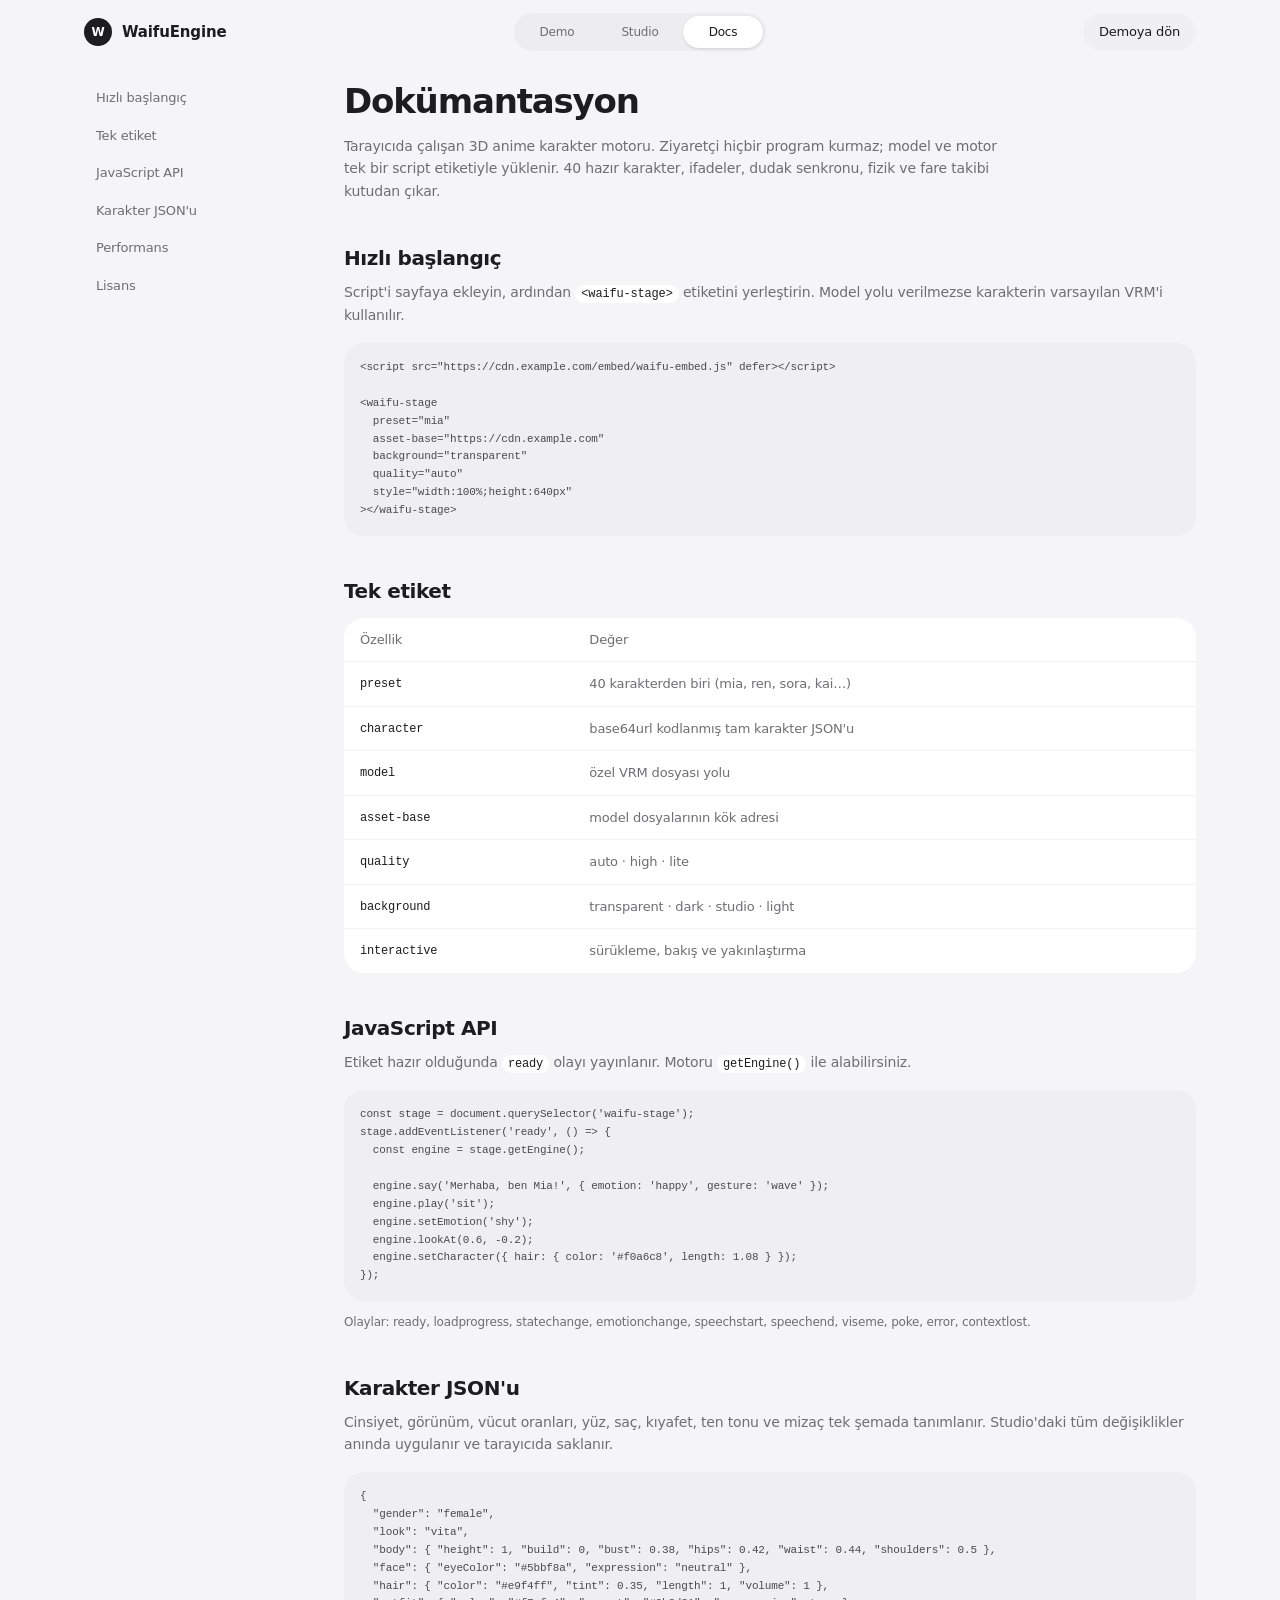
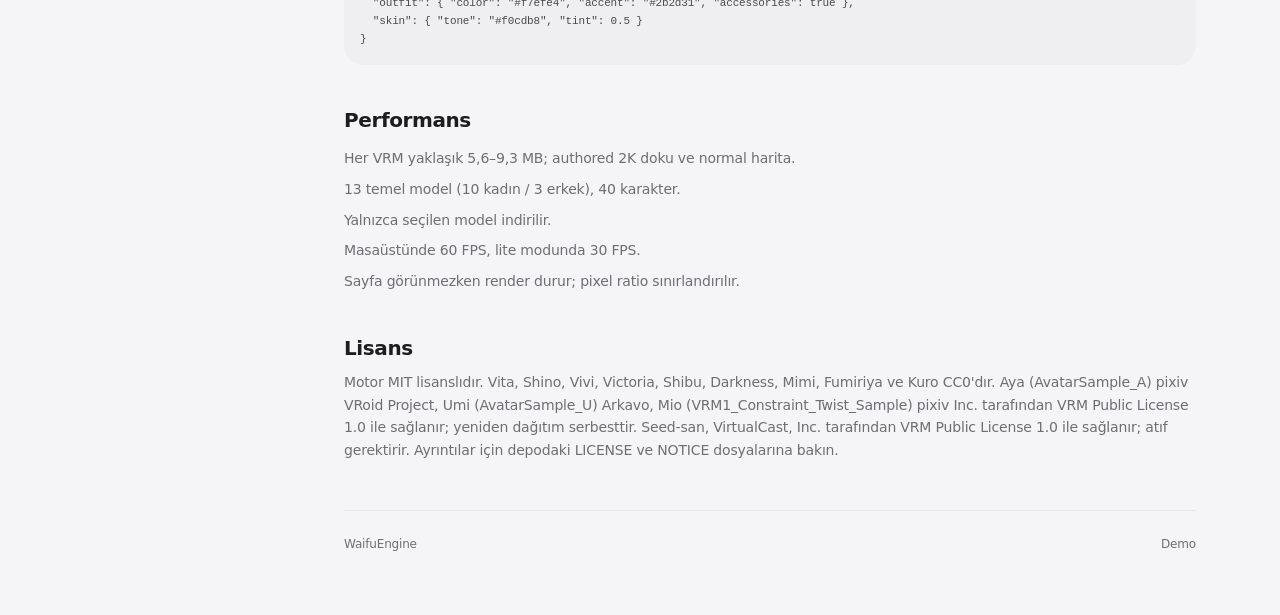
==== commit c446556b: "Redesign the interface in Cupertino Light" ====
--- a/docs.html
+++ b/docs.html
@@ -1,55 +1,56 @@
 <!doctype html>
-<html lang="tr" class="dark">
+<html lang="tr">
   <head>
     <meta charset="UTF-8" />
     <meta name="viewport" content="width=device-width, initial-scale=1.0, viewport-fit=cover" />
-    <meta name="theme-color" content="#08090b" />
+    <meta name="theme-color" content="#f5f5f7" />
     <meta name="description" content="WaifuEngine entegrasyon dokümantasyonu — tek etiket, VRM modelleri, olaylar ve API." />
     <title>Docs — WaifuEngine</title>
-    <link rel="stylesheet" crossorigin href="/assets/app-BGL2V9JG.css">
+    <link rel="stylesheet" crossorigin href="/assets/app-CEuLkASA.css">
   </head>
-  <body class="min-h-dvh bg-background text-foreground antialiased">
-    <header class="sticky top-0 z-20 flex h-14 items-center justify-between border-b border-border/70 bg-background/80 px-4 backdrop-blur-xl">
-      <a href="/" class="flex items-center gap-3">
-        <span class="flex size-7 items-center justify-center rounded-lg bg-primary text-[11px] font-bold text-primary-foreground">W</span>
-        <span class="font-mono text-[11px] uppercase tracking-[0.18em] text-muted-foreground"><span class="text-foreground">waifu</span> / engine</span>
+  <body class="docs-page min-h-dvh bg-background text-foreground antialiased">
+    <header class="mx-auto flex h-16 max-w-6xl items-center justify-between px-5">
+      <a href="/" class="flex items-center gap-2.5">
+        <span class="grid size-7 place-items-center rounded-full bg-[#1d1d1f] text-[12px] font-semibold text-white">W</span>
+        <span class="text-[15px] font-semibold tracking-[-0.01em]">WaifuEngine</span>
       </a>
-      <nav class="flex items-center gap-1 text-xs text-muted-foreground">
-        <a href="/" class="rounded-lg px-3 py-1.5 hover:bg-accent hover:text-foreground">Demo</a>
-        <a href="/studio.html" class="rounded-lg px-3 py-1.5 hover:bg-accent hover:text-foreground">Studio</a>
-        <a href="/docs.html" class="rounded-lg bg-accent px-3 py-1.5 text-foreground">Docs</a>
+      <nav class="absolute left-1/2 hidden w-[252px] -translate-x-1/2 md:block">
+        <div class="segmented">
+          <button type="button" onclick="location.href='/'">Demo</button>
+          <button type="button" onclick="location.href='/studio.html'">Studio</button>
+          <button type="button" data-active="true">Docs</button>
+        </div>
       </nav>
+      <a class="pill pill-secondary h-9 px-4 text-[13px]" href="/">Demoya dön</a>
     </header>
 
-    <main class="mx-auto grid max-w-5xl gap-10 px-5 py-10 lg:grid-cols-[220px_minmax(0,1fr)]">
+    <main class="mx-auto grid max-w-6xl gap-10 px-5 pb-16 pt-4 lg:grid-cols-[220px_minmax(0,1fr)]">
       <aside class="hidden lg:block">
-        <p class="mb-3 font-mono text-[10px] uppercase tracking-[0.2em] text-muted-foreground">içindekiler</p>
-        <nav class="space-y-1 text-sm text-muted-foreground">
-          <a class="block rounded-lg px-2 py-1.5 hover:bg-accent hover:text-foreground" href="#hizli">Hızlı başlangıç</a>
-          <a class="block rounded-lg px-2 py-1.5 hover:bg-accent hover:text-foreground" href="#etiket">Tek etiket</a>
-          <a class="block rounded-lg px-2 py-1.5 hover:bg-accent hover:text-foreground" href="#api">JavaScript API</a>
-          <a class="block rounded-lg px-2 py-1.5 hover:bg-accent hover:text-foreground" href="#karakter">Karakter JSON'u</a>
-          <a class="block rounded-lg px-2 py-1.5 hover:bg-accent hover:text-foreground" href="#performans">Performans</a>
-          <a class="block rounded-lg px-2 py-1.5 hover:bg-accent hover:text-foreground" href="#lisans">Lisans</a>
+        <nav class="sticky top-8 space-y-0.5 text-[13px] text-muted-foreground">
+          <a class="block rounded-full px-3 py-2 hover:bg-white hover:text-foreground" href="#hizli">Hızlı başlangıç</a>
+          <a class="block rounded-full px-3 py-2 hover:bg-white hover:text-foreground" href="#etiket">Tek etiket</a>
+          <a class="block rounded-full px-3 py-2 hover:bg-white hover:text-foreground" href="#api">JavaScript API</a>
+          <a class="block rounded-full px-3 py-2 hover:bg-white hover:text-foreground" href="#karakter">Karakter JSON'u</a>
+          <a class="block rounded-full px-3 py-2 hover:bg-white hover:text-foreground" href="#performans">Performans</a>
+          <a class="block rounded-full px-3 py-2 hover:bg-white hover:text-foreground" href="#lisans">Lisans</a>
         </nav>
       </aside>
 
       <div class="min-w-0">
-        <p class="font-mono text-[10px] uppercase tracking-[0.22em] text-primary">integration</p>
-        <h1 class="mt-2 text-4xl font-semibold tracking-[-0.04em]">WaifuEngine Dokümantasyonu</h1>
-        <p class="mt-3 max-w-2xl text-sm leading-relaxed text-muted-foreground">
+        <h1 class="text-[34px] font-semibold leading-tight tracking-[-0.035em]">Dokümantasyon</h1>
+        <p class="mt-3 max-w-2xl text-[14px] leading-relaxed text-muted-foreground">
           Tarayıcıda çalışan 3D anime karakter motoru. Ziyaretçi hiçbir program kurmaz; model ve motor
-          tek bir script etiketiyle yüklenir. 40 hazır karakter, ince gömme boyutu, ifadeler, dudak senkronu,
-          fizik ve fare takibi kutudan çıkar.
+          tek bir script etiketiyle yüklenir. 40 hazır karakter, ifadeler, dudak senkronu, fizik ve fare takibi
+          kutudan çıkar.
         </p>
 
         <section id="hizli" class="mt-10 scroll-mt-20">
-          <h2 class="text-xl font-semibold">Hızlı başlangıç</h2>
-          <p class="mt-2 text-sm leading-relaxed text-muted-foreground">
-            Script'i sayfaya ekleyin, ardından <code class="rounded bg-muted px-1.5 py-0.5 font-mono text-[12px] text-foreground">&lt;waifu-stage&gt;</code>
+          <h2 class="text-[20px] font-semibold tracking-[-0.02em]">Hızlı başlangıç</h2>
+          <p class="mt-2 text-[14px] leading-relaxed text-muted-foreground">
+            Script'i sayfaya ekleyin, ardından <code class="rounded-md bg-white px-1.5 py-0.5 text-[12px] text-foreground">&lt;waifu-stage&gt;</code>
             etiketini yerleştirin. Model yolu verilmezse karakterin varsayılan VRM'i kullanılır.
           </p>
-          <pre class="mt-4 overflow-x-auto rounded-2xl border border-border bg-card p-4 font-mono text-[11px] leading-relaxed text-muted-foreground">&lt;script src="https://cdn.example.com/embed/waifu-embed.js" defer&gt;&lt;/script&gt;
+          <pre class="mt-4 overflow-x-auto rounded-[20px] bg-[#efeff2] p-4 text-[11px] leading-relaxed text-[#4a4a4f]">&lt;script src="https://cdn.example.com/embed/waifu-embed.js" defer&gt;&lt;/script&gt;
 
 &lt;waifu-stage
   preset="mia"
@@ -61,95 +62,88 @@
         </section>
 
         <section id="etiket" class="mt-10 scroll-mt-20">
-          <h2 class="text-xl font-semibold">Tek etiket</h2>
-          <div class="mt-3 overflow-hidden rounded-2xl border border-border">
-            <table class="w-full text-left text-xs">
-              <thead class="bg-card text-muted-foreground">
-                <tr><th class="px-3 py-2 font-medium">Özellik</th><th class="px-3 py-2 font-medium">Değer</th></tr>
+          <h2 class="text-[20px] font-semibold tracking-[-0.02em]">Tek etiket</h2>
+          <div class="mt-3 overflow-hidden rounded-[20px] bg-white">
+            <table class="w-full text-left text-[13px]">
+              <thead class="text-muted-foreground">
+                <tr class="border-b border-black/[0.06]"><th class="px-4 py-3 font-medium">Özellik</th><th class="px-4 py-3 font-medium">Değer</th></tr>
               </thead>
-              <tbody class="divide-y divide-border/70">
-                <tr><td class="px-3 py-2 font-mono text-[11px]">preset</td><td class="px-3 py-2 text-muted-foreground">40 karakterden biri (mia, ren, sora, kai…)</td></tr>
-                <tr><td class="px-3 py-2 font-mono text-[11px]">character</td><td class="px-3 py-2 text-muted-foreground">base64url kodlanmış tam karakter JSON'u</td></tr>
-                <tr><td class="px-3 py-2 font-mono text-[11px]">model</td><td class="px-3 py-2 text-muted-foreground">özel VRM dosyası yolu</td></tr>
-                <tr><td class="px-3 py-2 font-mono text-[11px]">asset-base</td><td class="px-3 py-2 text-muted-foreground">model dosyalarının kök adresi (CDN)</td></tr>
-                <tr><td class="px-3 py-2 font-mono text-[11px]">quality</td><td class="px-3 py-2 text-muted-foreground">auto · high · lite</td></tr>
-                <tr><td class="px-3 py-2 font-mono text-[11px]">background</td><td class="px-3 py-2 text-muted-foreground">transparent · dark · studio · light</td></tr>
-                <tr><td class="px-3 py-2 font-mono text-[11px]">interactive</td><td class="px-3 py-2 text-muted-foreground">sürükleme, bakış ve yakınlaştırma</td></tr>
+              <tbody class="divide-y divide-black/[0.05]">
+                <tr><td class="px-4 py-3 font-mono text-[12px]">preset</td><td class="px-4 py-3 text-muted-foreground">40 karakterden biri (mia, ren, sora, kai…)</td></tr>
+                <tr><td class="px-4 py-3 font-mono text-[12px]">character</td><td class="px-4 py-3 text-muted-foreground">base64url kodlanmış tam karakter JSON'u</td></tr>
+                <tr><td class="px-4 py-3 font-mono text-[12px]">model</td><td class="px-4 py-3 text-muted-foreground">özel VRM dosyası yolu</td></tr>
+                <tr><td class="px-4 py-3 font-mono text-[12px]">asset-base</td><td class="px-4 py-3 text-muted-foreground">model dosyalarının kök adresi</td></tr>
+                <tr><td class="px-4 py-3 font-mono text-[12px]">quality</td><td class="px-4 py-3 text-muted-foreground">auto · high · lite</td></tr>
+                <tr><td class="px-4 py-3 font-mono text-[12px]">background</td><td class="px-4 py-3 text-muted-foreground">transparent · dark · studio · light</td></tr>
+                <tr><td class="px-4 py-3 font-mono text-[12px]">interactive</td><td class="px-4 py-3 text-muted-foreground">sürükleme, bakış ve yakınlaştırma</td></tr>
               </tbody>
             </table>
           </div>
         </section>
 
         <section id="api" class="mt-10 scroll-mt-20">
-          <h2 class="text-xl font-semibold">JavaScript API</h2>
-          <p class="mt-2 text-sm leading-relaxed text-muted-foreground">
-            Etiket hazır olduğunda <code class="rounded bg-muted px-1.5 py-0.5 font-mono text-[12px] text-foreground">ready</code> olayı yayınlanır.
-            Motoru <code class="rounded bg-muted px-1.5 py-0.5 font-mono text-[12px] text-foreground">getEngine()</code> ile alabilirsiniz.
+          <h2 class="text-[20px] font-semibold tracking-[-0.02em]">JavaScript API</h2>
+          <p class="mt-2 text-[14px] leading-relaxed text-muted-foreground">
+            Etiket hazır olduğunda <code class="rounded-md bg-white px-1.5 py-0.5 text-[12px] text-foreground">ready</code> olayı yayınlanır.
+            Motoru <code class="rounded-md bg-white px-1.5 py-0.5 text-[12px] text-foreground">getEngine()</code> ile alabilirsiniz.
           </p>
-          <pre class="mt-4 overflow-x-auto rounded-2xl border border-border bg-card p-4 font-mono text-[11px] leading-relaxed text-muted-foreground">const stage = document.querySelector('waifu-stage');
+          <pre class="mt-4 overflow-x-auto rounded-[20px] bg-[#efeff2] p-4 text-[11px] leading-relaxed text-[#4a4a4f]">const stage = document.querySelector('waifu-stage');
 stage.addEventListener('ready', () => {
   const engine = stage.getEngine();
 
   engine.say('Merhaba, ben Mia!', { emotion: 'happy', gesture: 'wave' });
-  engine.play('sit');          // wave · laugh · cry · shy · think · sit · jump · yawn · stretch
+  engine.play('sit');
   engine.setEmotion('shy');
-  engine.lookAt(0.6, -0.2);    // -1..1 ekran koordinatı
+  engine.lookAt(0.6, -0.2);
   engine.setCharacter({ hair: { color: '#f0a6c8', length: 1.08 } });
 });</pre>
-          <p class="mt-3 text-xs leading-relaxed text-muted-foreground">
-            Olaylar: <span class="font-mono">ready</span>, <span class="font-mono">loadprogress</span>,
-            <span class="font-mono">statechange</span>, <span class="font-mono">emotionchange</span>,
-            <span class="font-mono">speechstart</span>, <span class="font-mono">speechend</span>,
-            <span class="font-mono">viseme</span>, <span class="font-mono">poke</span>,
-            <span class="font-mono">error</span>, <span class="font-mono">contextlost</span>.
+          <p class="mt-3 text-[12px] leading-relaxed text-muted-foreground">
+            Olaylar: ready, loadprogress, statechange, emotionchange, speechstart, speechend, viseme, poke, error, contextlost.
           </p>
         </section>
 
         <section id="karakter" class="mt-10 scroll-mt-20">
-          <h2 class="text-xl font-semibold">Karakter JSON'u</h2>
-          <p class="mt-2 text-sm leading-relaxed text-muted-foreground">
-            Her şey tek bir şema ile ifade edilir: cinsiyet, görünüm, vücut oranları, yüz, saç (renk, uzunluk,
-            hacim, fizik), kıyafet renkleri ve aksesuar görünürlüğü, ten tonu ve mizaç. Studio'daki tüm
-            değişiklikler anında uygulanır ve tarayıcıda saklanır.
+          <h2 class="text-[20px] font-semibold tracking-[-0.02em]">Karakter JSON'u</h2>
+          <p class="mt-2 text-[14px] leading-relaxed text-muted-foreground">
+            Cinsiyet, görünüm, vücut oranları, yüz, saç, kıyafet, ten tonu ve mizaç tek şemada tanımlanır.
+            Studio'daki tüm değişiklikler anında uygulanır ve tarayıcıda saklanır.
           </p>
-          <pre class="mt-4 overflow-x-auto rounded-2xl border border-border bg-card p-4 font-mono text-[11px] leading-relaxed text-muted-foreground">{
+          <pre class="mt-4 overflow-x-auto rounded-[20px] bg-[#efeff2] p-4 text-[11px] leading-relaxed text-[#4a4a4f]">{
   "gender": "female",
   "look": "vita",
   "body": { "height": 1, "build": 0, "bust": 0.38, "hips": 0.42, "waist": 0.44, "shoulders": 0.5 },
   "face": { "eyeColor": "#5bbf8a", "expression": "neutral" },
   "hair": { "color": "#e9f4ff", "tint": 0.35, "length": 1, "volume": 1 },
   "outfit": { "color": "#f7efe4", "accent": "#2b2d31", "accessories": true },
-  "skin": { "tone": "#f0cdb8", "tint": 0.5 },
-  "expressions": { "blinkRate": 0.5, "idleIntensity": 0.6, "smile": 0.22 }
+  "skin": { "tone": "#f0cdb8", "tint": 0.5 }
 }</pre>
         </section>
 
         <section id="performans" class="mt-10 scroll-mt-20">
-          <h2 class="text-xl font-semibold">Performans</h2>
-          <ul class="mt-3 space-y-2 text-sm leading-relaxed text-muted-foreground">
-            <li>Modeller HD authored dokularla gelir; her VRM yaklaşık 5,6–9,3 MB (2K doku + normal harita).</li>
-            <li>13 farklı temel model (10 kadın / 3 erkek); yüzlerce kombinasyon roster ile gelir.</li>
-            <li>Yalnızca seçilen karakterin modeli indirilir; diğerleri tembel yüklenir.</li>
-            <li>Masaüstünde 60 FPS, <span class="font-mono">lite</span> modunda 30 FPS hedeflenir.</li>
-            <li>Sayfa görünmezken render döngüsü durur; pixel ratio otomatik sınırlandırılır.</li>
+          <h2 class="text-[20px] font-semibold tracking-[-0.02em]">Performans</h2>
+          <ul class="mt-3 space-y-2 text-[14px] leading-relaxed text-muted-foreground">
+            <li>Her VRM yaklaşık 5,6–9,3 MB; authored 2K doku ve normal harita.</li>
+            <li>13 temel model (10 kadın / 3 erkek), 40 karakter.</li>
+            <li>Yalnızca seçilen model indirilir.</li>
+            <li>Masaüstünde 60 FPS, lite modunda 30 FPS.</li>
+            <li>Sayfa görünmezken render durur; pixel ratio sınırlandırılır.</li>
           </ul>
         </section>
 
         <section id="lisans" class="mt-10 scroll-mt-20">
-          <h2 class="text-xl font-semibold">Lisans</h2>
-          <p class="mt-2 text-sm leading-relaxed text-muted-foreground">
+          <h2 class="text-[20px] font-semibold tracking-[-0.02em]">Lisans</h2>
+          <p class="mt-2 text-[14px] leading-relaxed text-muted-foreground">
             Motor MIT lisanslıdır. Vita, Shino, Vivi, Victoria, Shibu, Darkness, Mimi, Fumiriya ve Kuro
             CC0'dır. Aya (AvatarSample_A) pixiv VRoid Project, Umi (AvatarSample_U) Arkavo, Mio
             (VRM1_Constraint_Twist_Sample) pixiv Inc. tarafından VRM Public License 1.0 ile sağlanır; yeniden
             dağıtım serbesttir. Seed-san, VirtualCast, Inc. tarafından VRM Public License 1.0 ile sağlanır;
-            atıf gerektirir. Ayrıntılar için depodaki
-            <span class="font-mono">LICENSE</span> ve <span class="font-mono">NOTICE</span> dosyalarına bakın.
+            atıf gerektirir. Ayrıntılar için depodaki LICENSE ve NOTICE dosyalarına bakın.
           </p>
         </section>
 
-        <footer class="mt-12 flex flex-wrap items-center justify-between gap-3 border-t border-border/70 pt-6 text-xs text-muted-foreground">
-          <span>WaifuEngine v1.0 · tarayıcıda çalışır</span>
-          <a class="text-primary hover:underline" href="/">Demo'ya dön</a>
+        <footer class="mt-12 flex items-center justify-between border-t border-black/[0.06] pt-6 text-[12px] text-muted-foreground">
+          <span>WaifuEngine</span>
+          <a class="hover:text-foreground" href="/">Demo</a>
         </footer>
       </div>
     </main>
--- a/assets/app-CEuLkASA.css
+++ b/assets/app-CEuLkASA.css
@@ -0,0 +1 @@
+@layer properties{@supports (((-webkit-hyphens:none)) and (not (margin-trim:inline))) or ((-moz-orient:inline) and (not (color:rgb(from red r g b)))){*,:before,:after,::backdrop{--tw-translate-x:0;--tw-translate-y:0;--tw-translate-z:0;--tw-space-y-reverse:0;--tw-divide-y-reverse:0;--tw-border-style:solid;--tw-leading:initial;--tw-font-weight:initial;--tw-tracking:initial;--tw-ordinal:initial;--tw-slashed-zero:initial;--tw-numeric-figure:initial;--tw-numeric-spacing:initial;--tw-numeric-fraction:initial;--tw-shadow:0 0 #0000;--tw-shadow-color:initial;--tw-shadow-alpha:100%;--tw-inset-shadow:0 0 #0000;--tw-inset-shadow-color:initial;--tw-inset-shadow-alpha:100%;--tw-ring-color:initial;--tw-ring-shadow:0 0 #0000;--tw-inset-ring-color:initial;--tw-inset-ring-shadow:0 0 #0000;--tw-ring-inset:initial;--tw-ring-offset-width:0px;--tw-ring-offset-color:#fff;--tw-ring-offset-shadow:0 0 #0000;--tw-outline-style:solid;--tw-blur:initial;--tw-brightness:initial;--tw-contrast:initial;--tw-grayscale:initial;--tw-hue-rotate:initial;--tw-invert:initial;--tw-opacity:initial;--tw-saturate:initial;--tw-sepia:initial;--tw-drop-shadow:initial;--tw-drop-shadow-color:initial;--tw-drop-shadow-alpha:100%;--tw-drop-shadow-size:initial;--tw-backdrop-blur:initial;--tw-backdrop-brightness:initial;--tw-backdrop-contrast:initial;--tw-backdrop-grayscale:initial;--tw-backdrop-hue-rotate:initial;--tw-backdrop-invert:initial;--tw-backdrop-opacity:initial;--tw-backdrop-saturate:initial;--tw-backdrop-sepia:initial;--tw-ease:initial}}}@layer theme{:root,:host{--font-sans:-apple-system, BlinkMacSystemFont, "SF Pro Display", "SF Pro Text", "Inter", "Segoe UI", system-ui, sans-serif;--color-black:#000;--color-white:#fff;--spacing:.25rem;--container-md:28rem;--container-2xl:42rem;--container-6xl:72rem;--font-weight-medium:500;--font-weight-semibold:600;--leading-tight:1.25;--leading-relaxed:1.625;--ease-in-out:cubic-bezier(.4, 0, .2, 1);--blur-xl:24px;--default-transition-duration:.15s;--default-transition-timing-function:cubic-bezier(.4, 0, .2, 1);--default-font-family:-apple-system, BlinkMacSystemFont, "SF Pro Display", "SF Pro Text", "Inter", "Segoe UI", system-ui, sans-serif;--default-mono-font-family:ui-monospace, "SF Mono", "Cascadia Code", Menlo, monospace}}@layer base{*,:after,:before,::backdrop{box-sizing:border-box;border:0 solid;margin:0;padding:0}::file-selector-button{box-sizing:border-box;border:0 solid;margin:0;padding:0}html,:host{-webkit-text-size-adjust:100%;tab-size:4;line-height:1.5;font-family:var(--default-font-family,-apple-system, BlinkMacSystemFont, "Segoe UI", Roboto, "Helvetica Neue", "Noto Sans", Arial, sans-serif, "Apple Color Emoji", "Segoe UI Emoji", "Segoe UI Symbol", "Noto Color Emoji");font-feature-settings:var(--default-font-feature-settings,normal);font-variation-settings:var(--default-font-variation-settings,normal);-webkit-tap-highlight-color:transparent}hr{height:0;color:inherit;border-top-width:1px}abbr:where([title]){-webkit-text-decoration:underline dotted;text-decoration:underline dotted}h1,h2,h3,h4,h5,h6{font-size:inherit;font-weight:inherit}a{color:inherit;-webkit-text-decoration:inherit;text-decoration:inherit}b,strong{font-weight:bolder}code,kbd,samp,pre{font-family:var(--default-mono-font-family,ui-monospace, SFMono-Regular, Menlo, Monaco, Consolas, "Liberation Mono", "Courier New", monospace);font-feature-settings:var(--default-mono-font-feature-settings,normal);font-variation-settings:var(--default-mono-font-variation-settings,normal);font-size:1em}small{font-size:80%}sub,sup{vertical-align:baseline;font-size:75%;line-height:0;position:relative}sub{bottom:-.25em}sup{top:-.5em}table{text-indent:0;border-color:inherit;border-collapse:collapse}:-moz-focusring:where(:not(iframe)){outline:auto}progress{vertical-align:baseline}summary{display:list-item}ol,ul,menu{list-style:none}img,svg,video,canvas,audio,iframe,embed,object{vertical-align:middle;display:block}img,video{max-width:100%;height:auto}button,input,select,optgroup,textarea{font:inherit;font-feature-settings:inherit;font-variation-settings:inherit;letter-spacing:inherit;color:inherit;opacity:1;background-color:#0000;border-radius:0}::file-selector-button{font:inherit;font-feature-settings:inherit;font-variation-settings:inherit;letter-spacing:inherit;color:inherit;opacity:1;background-color:#0000;border-radius:0}:where(select:is([multiple],[size])) optgroup{font-weight:bolder}:where(select:is([multiple],[size])) optgroup option{padding-inline-start:20px}::file-selector-button{margin-inline-end:4px}::placeholder{opacity:1}@supports (not ((-webkit-appearance:-apple-pay-button))) or (contain-intrinsic-size:1px){::placeholder{color:currentColor}@supports (color:color-mix(in lab,red,red)){::placeholder{color:color-mix(in oklab,currentcolor 50%,transparent)}}}textarea{resize:vertical}::-webkit-search-decoration{-webkit-appearance:none}::-webkit-date-and-time-value{min-height:1lh;text-align:inherit}::-webkit-datetime-edit{display:inline-flex}::-webkit-datetime-edit-fields-wrapper{padding:0}::-webkit-datetime-edit{padding-block:0}::-webkit-datetime-edit-year-field{padding-block:0}::-webkit-datetime-edit-month-field{padding-block:0}::-webkit-datetime-edit-day-field{padding-block:0}::-webkit-datetime-edit-hour-field{padding-block:0}::-webkit-datetime-edit-minute-field{padding-block:0}::-webkit-datetime-edit-second-field{padding-block:0}::-webkit-datetime-edit-millisecond-field{padding-block:0}::-webkit-datetime-edit-meridiem-field{padding-block:0}::-webkit-calendar-picker-indicator{line-height:1}:-moz-ui-invalid{box-shadow:none}button,input:where([type=button],[type=reset],[type=submit]){appearance:button}::file-selector-button{appearance:button}::-webkit-inner-spin-button{height:auto}::-webkit-outer-spin-button{height:auto}[hidden]:where(:not([hidden=until-found])){display:none!important}*{border-color:var(--border)}html,body,#root{height:100%}body{background:var(--background);color:var(--foreground);font-family:var(--font-sans);font-feature-settings:"cv11","ss01";letter-spacing:-.011em;-webkit-font-smoothing:antialiased;margin:0;overflow:hidden}body.docs-page{overflow-y:auto}button,select,input{font:inherit}::selection{color:#1d1d1f;background:#1d1d1f24}*{scrollbar-width:thin;scrollbar-color:#00000029 transparent}::-webkit-scrollbar{width:6px;height:6px}::-webkit-scrollbar-thumb{background:#00000029;border-radius:999px}::-webkit-scrollbar-track{background:0 0}}@layer components;@layer utilities{.pointer-events-auto{pointer-events:auto}.pointer-events-none{pointer-events:none}.visible{visibility:visible}.absolute{position:absolute}.fixed{position:fixed}.relative{position:relative}.static{position:static}.sticky{position:sticky}.inset-0{inset:0}.inset-x-0{inset-inline:0}.top-1\/2{top:50%}.top-4{top:calc(var(--spacing) * 4)}.top-8{top:calc(var(--spacing) * 8)}.top-\[2px\]{top:2px}.right-3\.5{right:calc(var(--spacing) * 3.5)}.right-4{right:calc(var(--spacing) * 4)}.bottom-0{bottom:0}.bottom-6{bottom:calc(var(--spacing) * 6)}.left-1\/2{left:50%}.z-10{z-index:10}.z-50{z-index:50}.container{width:100%}@media(min-width:40rem){.container{max-width:40rem}}@media(min-width:48rem){.container{max-width:48rem}}@media(min-width:64rem){.container{max-width:64rem}}@media(min-width:80rem){.container{max-width:80rem}}@media(min-width:96rem){.container{max-width:96rem}}.mx-auto{margin-inline:auto}.mt-1{margin-top:var(--spacing)}.mt-2{margin-top:calc(var(--spacing) * 2)}.mt-3{margin-top:calc(var(--spacing) * 3)}.mt-4{margin-top:calc(var(--spacing) * 4)}.mt-10{margin-top:calc(var(--spacing) * 10)}.mt-12{margin-top:calc(var(--spacing) * 12)}.mb-3{margin-bottom:calc(var(--spacing) * 3)}.mb-4{margin-bottom:calc(var(--spacing) * 4)}.block{display:block}.flex{display:flex}.grid{display:grid}.hidden{display:none}.size-1\.5{width:calc(var(--spacing) * 1.5);height:calc(var(--spacing) * 1.5)}.size-2{width:calc(var(--spacing) * 2);height:calc(var(--spacing) * 2)}.size-7{width:calc(var(--spacing) * 7);height:calc(var(--spacing) * 7)}.size-8{width:calc(var(--spacing) * 8);height:calc(var(--spacing) * 8)}.size-9{width:calc(var(--spacing) * 9);height:calc(var(--spacing) * 9)}.size-\[26px\]{width:26px;height:26px}.h-8{height:calc(var(--spacing) * 8)}.h-9{height:calc(var(--spacing) * 9)}.h-10{height:calc(var(--spacing) * 10)}.h-16{height:calc(var(--spacing) * 16)}.h-\[30px\]{height:30px}.h-\[58vh\]{height:58vh}.h-dvh{height:100dvh}.h-full{height:100%}.max-h-64{max-height:calc(var(--spacing) * 64)}.max-h-\[50vh\]{max-height:50vh}.max-h-\[52vh\]{max-height:52vh}.min-h-0{min-height:0}.min-h-\[420px\]{min-height:420px}.min-h-dvh{min-height:100dvh}.w-\[50px\]{width:50px}.w-\[252px\]{width:252px}.w-full{width:100%}.max-w-2xl{max-width:var(--container-2xl)}.max-w-6xl{max-width:var(--container-6xl)}.max-w-full{max-width:100%}.max-w-md{max-width:var(--container-md)}.min-w-0{min-width:0}.flex-1{flex:1}.shrink-0{flex-shrink:0}.-translate-x-1\/2{--tw-translate-x: -50% ;translate:var(--tw-translate-x) var(--tw-translate-y)}.translate-x-\[2px\]{--tw-translate-x:2px;translate:var(--tw-translate-x) var(--tw-translate-y)}.translate-x-\[22px\]{--tw-translate-x:22px;translate:var(--tw-translate-x) var(--tw-translate-y)}.-translate-y-1\/2{--tw-translate-y: -50% ;translate:var(--tw-translate-x) var(--tw-translate-y)}.scroll-mt-20{scroll-margin-top:calc(var(--spacing) * 20)}.appearance-none{appearance:none}.grid-cols-1{grid-template-columns:repeat(1,minmax(0,1fr))}.grid-cols-2{grid-template-columns:repeat(2,minmax(0,1fr))}.flex-col{flex-direction:column}.place-items-center{place-items:center}.items-center{align-items:center}.items-start{align-items:flex-start}.justify-between{justify-content:space-between}.justify-center{justify-content:center}.gap-1{gap:var(--spacing)}.gap-2{gap:calc(var(--spacing) * 2)}.gap-2\.5{gap:calc(var(--spacing) * 2.5)}.gap-3{gap:calc(var(--spacing) * 3)}.gap-4{gap:calc(var(--spacing) * 4)}.gap-10{gap:calc(var(--spacing) * 10)}:where(.space-y-0\.5>:not(:last-child)){--tw-space-y-reverse:0;margin-block-start:calc(calc(var(--spacing) * .5) * var(--tw-space-y-reverse));margin-block-end:calc(calc(var(--spacing) * .5) * calc(1 - var(--tw-space-y-reverse)))}:where(.space-y-2>:not(:last-child)){--tw-space-y-reverse:0;margin-block-start:calc(calc(var(--spacing) * 2) * var(--tw-space-y-reverse));margin-block-end:calc(calc(var(--spacing) * 2) * calc(1 - var(--tw-space-y-reverse)))}:where(.divide-y>:not(:last-child)){--tw-divide-y-reverse:0;border-bottom-style:var(--tw-border-style);border-top-style:var(--tw-border-style);border-top-width:calc(1px * var(--tw-divide-y-reverse));border-bottom-width:calc(1px * calc(1 - var(--tw-divide-y-reverse)))}:where(.divide-black\/\[0\.05\]>:not(:last-child)){border-color:#0000000d}@supports (color:color-mix(in lab,red,red)){:where(.divide-black\/\[0\.05\]>:not(:last-child)){border-color:color-mix(in oklab,var(--color-black) 5%,transparent)}}.truncate{text-overflow:ellipsis;white-space:nowrap;overflow:hidden}.overflow-auto{overflow:auto}.overflow-hidden{overflow:hidden}.overflow-x-auto{overflow-x:auto}.overflow-y-auto{overflow-y:auto}.rounded-2xl{border-radius:calc(var(--radius) + 8px)}.rounded-\[20px\]{border-radius:20px}.rounded-full{border-radius:3.40282e38px}.rounded-md{border-radius:calc(var(--radius) - 4px)}.border-t{border-top-style:var(--tw-border-style);border-top-width:1px}.border-b{border-bottom-style:var(--tw-border-style);border-bottom-width:1px}.border-black\/\[0\.06\]{border-color:#0000000f}@supports (color:color-mix(in lab,red,red)){.border-black\/\[0\.06\]{border-color:color-mix(in oklab,var(--color-black) 6%,transparent)}}.border-black\/\[0\.045\]{border-color:#0000000b}@supports (color:color-mix(in lab,red,red)){.border-black\/\[0\.045\]{border-color:color-mix(in oklab,var(--color-black) 4.5%,transparent)}}.border-black\/\[0\.055\]{border-color:#0000000e}@supports (color:color-mix(in lab,red,red)){.border-black\/\[0\.055\]{border-color:color-mix(in oklab,var(--color-black) 5.5%,transparent)}}.bg-\[\#1d1d1f\]{background-color:#1d1d1f}.bg-\[\#34c759\]{background-color:#34c759}.bg-\[\#e5e5ea\]{background-color:#e5e5ea}.bg-\[\#efeff2\]{background-color:#efeff2}.bg-\[\#f0f0f2\]{background-color:#f0f0f2}.bg-\[\#f5f5f7\]{background-color:#f5f5f7}.bg-background{background-color:var(--background)}.bg-white{background-color:var(--color-white)}.bg-white\/85{background-color:#ffffffd9}@supports (color:color-mix(in lab,red,red)){.bg-white\/85{background-color:color-mix(in oklab,var(--color-white) 85%,transparent)}}.p-1\.5{padding:calc(var(--spacing) * 1.5)}.p-3{padding:calc(var(--spacing) * 3)}.p-4{padding:calc(var(--spacing) * 4)}.p-5{padding:calc(var(--spacing) * 5)}.px-1\.5{padding-inline:calc(var(--spacing) * 1.5)}.px-3{padding-inline:calc(var(--spacing) * 3)}.px-4{padding-inline:calc(var(--spacing) * 4)}.px-5{padding-inline:calc(var(--spacing) * 5)}.py-0\.5{padding-block:calc(var(--spacing) * .5)}.py-2{padding-block:calc(var(--spacing) * 2)}.py-3{padding-block:calc(var(--spacing) * 3)}.pt-4{padding-top:calc(var(--spacing) * 4)}.pt-6{padding-top:calc(var(--spacing) * 6)}.pr-1{padding-right:var(--spacing)}.pr-9{padding-right:calc(var(--spacing) * 9)}.pr-10{padding-right:calc(var(--spacing) * 10)}.pb-3{padding-bottom:calc(var(--spacing) * 3)}.pb-4{padding-bottom:calc(var(--spacing) * 4)}.pb-5{padding-bottom:calc(var(--spacing) * 5)}.pb-16{padding-bottom:calc(var(--spacing) * 16)}.pl-4{padding-left:calc(var(--spacing) * 4)}.text-left{text-align:left}.font-mono{font-family:ui-monospace,SF Mono,Cascadia Code,Menlo,monospace}.text-\[11px\]{font-size:11px}.text-\[12px\]{font-size:12px}.text-\[13px\]{font-size:13px}.text-\[14px\]{font-size:14px}.text-\[15px\]{font-size:15px}.text-\[17px\]{font-size:17px}.text-\[20px\]{font-size:20px}.text-\[28px\]{font-size:28px}.text-\[34px\]{font-size:34px}.leading-relaxed{--tw-leading:var(--leading-relaxed);line-height:var(--leading-relaxed)}.leading-tight{--tw-leading:var(--leading-tight);line-height:var(--leading-tight)}.font-medium{--tw-font-weight:var(--font-weight-medium);font-weight:var(--font-weight-medium)}.font-semibold{--tw-font-weight:var(--font-weight-semibold);font-weight:var(--font-weight-semibold)}.tracking-\[-0\.01em\]{--tw-tracking:-.01em;letter-spacing:-.01em}.tracking-\[-0\.02em\]{--tw-tracking:-.02em;letter-spacing:-.02em}.tracking-\[-0\.03em\]{--tw-tracking:-.03em;letter-spacing:-.03em}.tracking-\[-0\.035em\]{--tw-tracking:-.035em;letter-spacing:-.035em}.text-\[\#4a4a4f\]{color:#4a4a4f}.text-foreground{color:var(--foreground)}.text-muted-foreground{color:var(--muted-foreground)}.text-white{color:var(--color-white)}.tabular-nums{--tw-numeric-spacing:tabular-nums;font-variant-numeric:var(--tw-ordinal,) var(--tw-slashed-zero,) var(--tw-numeric-figure,) var(--tw-numeric-spacing,) var(--tw-numeric-fraction,)}.antialiased{-webkit-font-smoothing:antialiased;-moz-osx-font-smoothing:grayscale}.shadow{--tw-shadow:0 1px 3px 0 var(--tw-shadow-color,#0000001a), 0 1px 2px -1px var(--tw-shadow-color,#0000001a);box-shadow:var(--tw-inset-shadow),var(--tw-inset-ring-shadow),var(--tw-ring-offset-shadow),var(--tw-ring-shadow),var(--tw-shadow)}.shadow-\[0_3px_8px_rgba\(0\,0\,0\,0\.15\)\]{--tw-shadow:0 3px 8px var(--tw-shadow-color,#00000026);box-shadow:var(--tw-inset-shadow),var(--tw-inset-ring-shadow),var(--tw-ring-offset-shadow),var(--tw-ring-shadow),var(--tw-shadow)}.shadow-\[0_8px_30px_rgba\(0\,0\,0\,0\.10\)\]{--tw-shadow:0 8px 30px var(--tw-shadow-color,#0000001a);box-shadow:var(--tw-inset-shadow),var(--tw-inset-ring-shadow),var(--tw-ring-offset-shadow),var(--tw-ring-shadow),var(--tw-shadow)}.shadow-xl{--tw-shadow:0 20px 25px -5px var(--tw-shadow-color,#0000001a), 0 8px 10px -6px var(--tw-shadow-color,#0000001a);box-shadow:var(--tw-inset-shadow),var(--tw-inset-ring-shadow),var(--tw-ring-offset-shadow),var(--tw-ring-shadow),var(--tw-shadow)}.outline{outline-style:var(--tw-outline-style);outline-width:1px}.filter{filter:var(--tw-blur,) var(--tw-brightness,) var(--tw-contrast,) var(--tw-grayscale,) var(--tw-hue-rotate,) var(--tw-invert,) var(--tw-saturate,) var(--tw-sepia,) var(--tw-drop-shadow,)}.backdrop-blur-xl{--tw-backdrop-blur:blur(var(--blur-xl));-webkit-backdrop-filter:var(--tw-backdrop-blur,) var(--tw-backdrop-brightness,) var(--tw-backdrop-contrast,) var(--tw-backdrop-grayscale,) var(--tw-backdrop-hue-rotate,) var(--tw-backdrop-invert,) var(--tw-backdrop-opacity,) var(--tw-backdrop-saturate,) var(--tw-backdrop-sepia,);backdrop-filter:var(--tw-backdrop-blur,) var(--tw-backdrop-brightness,) var(--tw-backdrop-contrast,) var(--tw-backdrop-grayscale,) var(--tw-backdrop-hue-rotate,) var(--tw-backdrop-invert,) var(--tw-backdrop-opacity,) var(--tw-backdrop-saturate,) var(--tw-backdrop-sepia,)}.transition{transition-property:color,background-color,border-color,outline-color,text-decoration-color,fill,stroke,--tw-gradient-from,--tw-gradient-via,--tw-gradient-to,opacity,box-shadow,transform,translate,scale,rotate,filter,-webkit-backdrop-filter,backdrop-filter,display,content-visibility,overlay,pointer-events;transition-timing-function:var(--tw-ease,var(--default-transition-timing-function));transition-duration:var(--tw-duration,var(--default-transition-duration))}.transition-colors{transition-property:color,background-color,border-color,outline-color,text-decoration-color,fill,stroke,--tw-gradient-from,--tw-gradient-via,--tw-gradient-to;transition-timing-function:var(--tw-ease,var(--default-transition-timing-function));transition-duration:var(--tw-duration,var(--default-transition-duration))}.transition-transform{transition-property:transform,translate,scale,rotate;transition-timing-function:var(--tw-ease,var(--default-transition-timing-function));transition-duration:var(--tw-duration,var(--default-transition-duration))}.ease-in-out{--tw-ease:var(--ease-in-out);transition-timing-function:var(--ease-in-out)}.outline-none{--tw-outline-style:none;outline-style:none}.last\:border-0:last-child{border-style:var(--tw-border-style);border-width:0}@media(hover:hover){.hover\:bg-white:hover{background-color:var(--color-white)}.hover\:text-foreground:hover{color:var(--foreground)}}@media(min-width:40rem){.sm\:block{display:block}.sm\:inline{display:inline}.sm\:px-4{padding-inline:calc(var(--spacing) * 4)}}@media(min-width:48rem){.md\:block{display:block}}@media(min-width:64rem){.lg\:block{display:block}.lg\:hidden{display:none}.lg\:h-auto{height:auto}.lg\:grid-cols-\[220px_minmax\(0\,1fr\)\]{grid-template-columns:220px minmax(0,1fr)}.lg\:grid-cols-\[320px_minmax\(0\,1fr\)\]{grid-template-columns:320px minmax(0,1fr)}.lg\:grid-cols-\[320px_minmax\(0\,1fr\)_320px\]{grid-template-columns:320px minmax(0,1fr) 320px}.lg\:overflow-hidden{overflow:hidden}}}:root{--background:#f5f5f7;--foreground:#1d1d1f;--card:#fff;--card-foreground:#1d1d1f;--popover:#fff;--popover-foreground:#1d1d1f;--primary:#1d1d1f;--primary-foreground:#fff;--secondary:#ececef;--secondary-foreground:#1d1d1f;--muted:#f0f0f2;--muted-foreground:#6e6e73;--accent:#e9e9ec;--accent-foreground:#1d1d1f;--destructive:#ff3b30;--destructive-foreground:#fff;--border:#e3e3e6;--input:#e3e3e6;--ring:#1d1d1f;--radius:1.25rem}waifu-stage{width:100%;height:100%;display:block}.stage-bg{background:radial-gradient(70% 58% at 50% 18%,#fff,#fff0 70%),linear-gradient(#fbfbfd,#f1f1f4)}.stage-grid{pointer-events:none;background-image:linear-gradient(90deg,#00000007 1px,#0000 1px),linear-gradient(#00000007 1px,#0000 1px);background-size:88px 88px;-webkit-mask-image:radial-gradient(68% 58% at 50% 44%,#000000b3,#0000 82%);mask-image:radial-gradient(68% 58% at 50% 44%,#000000b3,#0000 82%)}.panel-scroll{scrollbar-width:thin}.hairline{background:linear-gradient(90deg,#0000,#00000014,#0000)}input[type=range]{appearance:none;cursor:pointer;background:#e7e7ea;border-radius:999px;outline:none;width:100%;height:6px}input[type=range]::-webkit-slider-thumb{appearance:none;background:#fff;border:.5px solid #00000014;border-radius:50%;width:22px;height:22px;box-shadow:0 1px 3px #0000002e,0 4px 10px #0000001a}input[type=range]::-moz-range-thumb{background:#fff;border:.5px solid #00000014;border-radius:50%;width:22px;height:22px;box-shadow:0 1px 3px #0000002e,0 4px 10px #0000001a}input[type=color]{cursor:pointer;background:#fff;border:.5px solid #00000014;border-radius:999px;width:44px;height:30px;padding:3px;box-shadow:0 1px 2px #0000000f}input[type=color]::-webkit-color-swatch-wrapper{padding:0}input[type=color]::-webkit-color-swatch{border:0;border-radius:999px}.cupertino-card{background:#fff;border:.5px solid #0000000f;border-radius:28px;box-shadow:0 1px 2px #00000008,0 18px 50px #0000000d}.cupertino-panel{background:#fff;border:.5px solid #0000000f;border-radius:24px;box-shadow:0 1px 2px #00000008,0 10px 30px #00000009}.pill{white-space:nowrap;border-radius:999px;justify-content:center;align-items:center;gap:.45rem;font-weight:500;transition:background .16s,color .16s,box-shadow .16s,transform .16s;display:inline-flex}.pill:active{transform:scale(.97)}.pill-primary{color:#fff;background:#1d1d1f}.pill-primary:hover{background:#000}.pill-secondary{color:#1d1d1f;background:#f0f0f2}.pill-secondary:hover{background:#e8e8eb}.pill-ghost{color:#6e6e73}.pill-ghost:hover{color:#1d1d1f;background:#f0f0f2}.segmented{background:#ededf0;border-radius:999px;gap:3px;padding:3px;display:flex}.segmented>button{color:#6e6e73;border-radius:999px;flex:1 1 0;min-width:0;padding:.42rem .5rem;font-size:12px;font-weight:500;transition:background .16s,color .16s,box-shadow .16s}.segmented>button[data-active=true]{color:#1d1d1f;background:#fff;box-shadow:0 1px 3px #0000001f}.roster-row{text-align:left;border-radius:14px;align-items:center;gap:.65rem;width:100%;padding:.5rem .6rem;transition:background .15s;display:flex}.roster-row:hover{background:#f5f5f7}.roster-row[data-active=true]{background:#ededf0}.control-row{justify-content:space-between;align-items:center;gap:1rem;min-height:2.25rem;display:flex}.modal-backdrop{z-index:60;-webkit-backdrop-filter:blur(8px);backdrop-filter:blur(8px);background:#0000002e;place-items:center;padding:1rem;display:grid;position:fixed;inset:0}.text-balance{text-wrap:balance}@keyframes rise-in{0%{opacity:0;transform:translateY(10px)}to{opacity:1;transform:none}}.rise-in{animation:.5s cubic-bezier(.22,1,.36,1) both rise-in}@media(prefers-reduced-motion:reduce){*,:before,:after{transition-duration:.001ms!important;animation-duration:.001ms!important;animation-iteration-count:1!important}}@property --tw-translate-x{syntax:"*";inherits:false;initial-value:0}@property --tw-translate-y{syntax:"*";inherits:false;initial-value:0}@property --tw-translate-z{syntax:"*";inherits:false;initial-value:0}@property --tw-space-y-reverse{syntax:"*";inherits:false;initial-value:0}@property --tw-divide-y-reverse{syntax:"*";inherits:false;initial-value:0}@property --tw-border-style{syntax:"*";inherits:false;initial-value:solid}@property --tw-leading{syntax:"*";inherits:false}@property --tw-font-weight{syntax:"*";inherits:false}@property --tw-tracking{syntax:"*";inherits:false}@property --tw-ordinal{syntax:"*";inherits:false}@property --tw-slashed-zero{syntax:"*";inherits:false}@property --tw-numeric-figure{syntax:"*";inherits:false}@property --tw-numeric-spacing{syntax:"*";inherits:false}@property --tw-numeric-fraction{syntax:"*";inherits:false}@property --tw-shadow{syntax:"*";inherits:false;initial-value:0 0 #0000}@property --tw-shadow-color{syntax:"*";inherits:false}@property --tw-shadow-alpha{syntax:"<percentage>";inherits:false;initial-value:100%}@property --tw-inset-shadow{syntax:"*";inherits:false;initial-value:0 0 #0000}@property --tw-inset-shadow-color{syntax:"*";inherits:false}@property --tw-inset-shadow-alpha{syntax:"<percentage>";inherits:false;initial-value:100%}@property --tw-ring-color{syntax:"*";inherits:false}@property --tw-ring-shadow{syntax:"*";inherits:false;initial-value:0 0 #0000}@property --tw-inset-ring-color{syntax:"*";inherits:false}@property --tw-inset-ring-shadow{syntax:"*";inherits:false;initial-value:0 0 #0000}@property --tw-ring-inset{syntax:"*";inherits:false}@property --tw-ring-offset-width{syntax:"<length>";inherits:false;initial-value:0}@property --tw-ring-offset-color{syntax:"*";inherits:false;initial-value:#fff}@property --tw-ring-offset-shadow{syntax:"*";inherits:false;initial-value:0 0 #0000}@property --tw-outline-style{syntax:"*";inherits:false;initial-value:solid}@property --tw-blur{syntax:"*";inherits:false}@property --tw-brightness{syntax:"*";inherits:false}@property --tw-contrast{syntax:"*";inherits:false}@property --tw-grayscale{syntax:"*";inherits:false}@property --tw-hue-rotate{syntax:"*";inherits:false}@property --tw-invert{syntax:"*";inherits:false}@property --tw-opacity{syntax:"*";inherits:false}@property --tw-saturate{syntax:"*";inherits:false}@property --tw-sepia{syntax:"*";inherits:false}@property --tw-drop-shadow{syntax:"*";inherits:false}@property --tw-drop-shadow-color{syntax:"*";inherits:false}@property --tw-drop-shadow-alpha{syntax:"<percentage>";inherits:false;initial-value:100%}@property --tw-drop-shadow-size{syntax:"*";inherits:false}@property --tw-backdrop-blur{syntax:"*";inherits:false}@property --tw-backdrop-brightness{syntax:"*";inherits:false}@property --tw-backdrop-contrast{syntax:"*";inherits:false}@property --tw-backdrop-grayscale{syntax:"*";inherits:false}@property --tw-backdrop-hue-rotate{syntax:"*";inherits:false}@property --tw-backdrop-invert{syntax:"*";inherits:false}@property --tw-backdrop-opacity{syntax:"*";inherits:false}@property --tw-backdrop-saturate{syntax:"*";inherits:false}@property --tw-backdrop-sepia{syntax:"*";inherits:false}@property --tw-ease{syntax:"*";inherits:false}
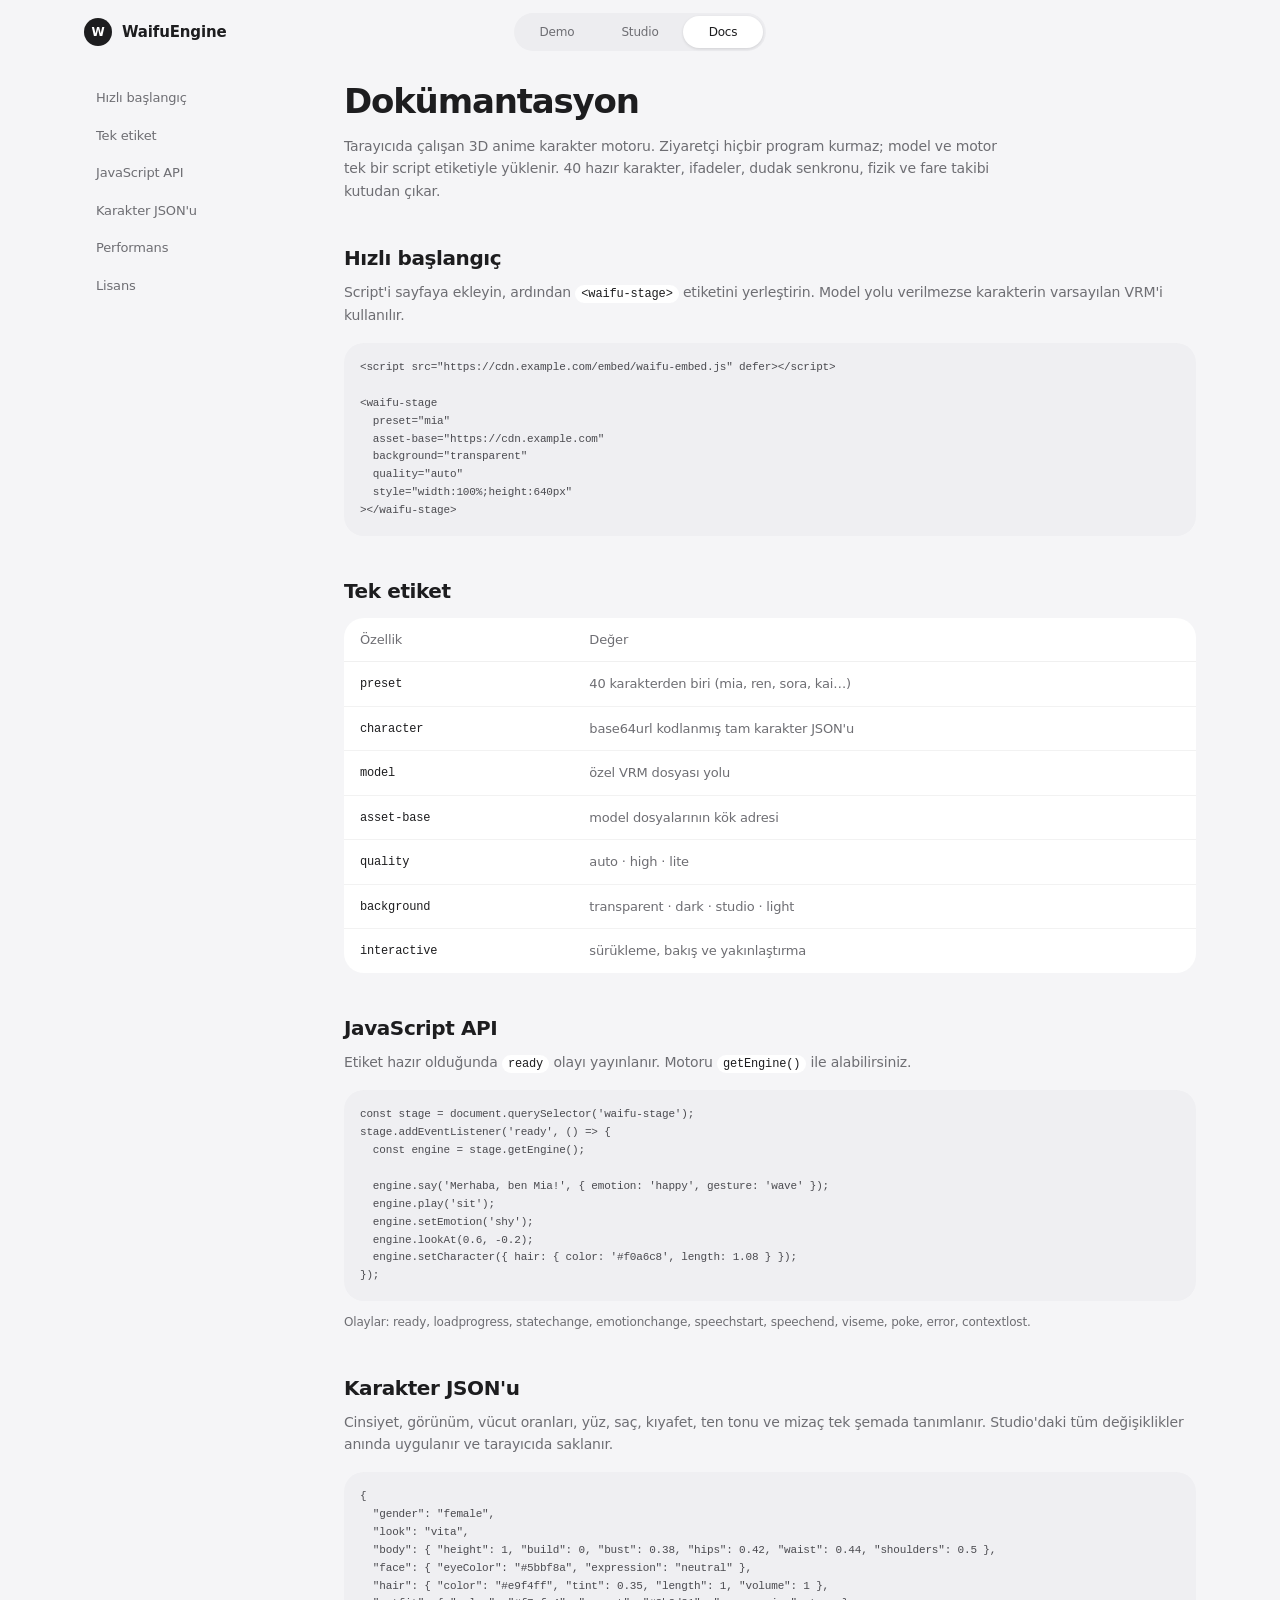
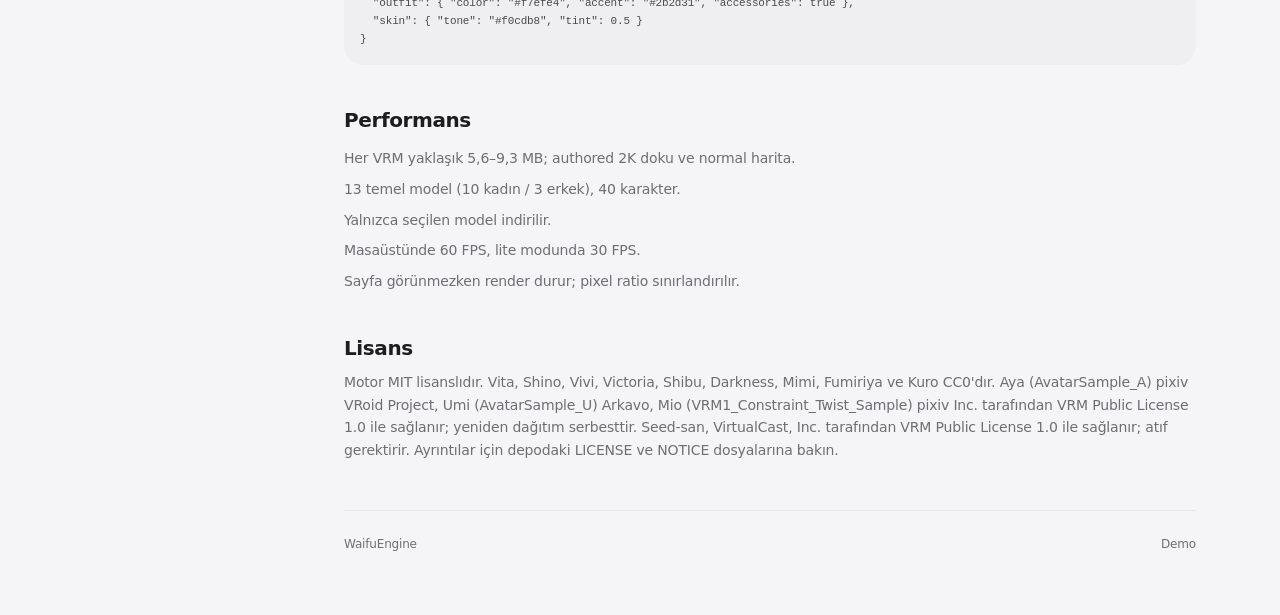
==== commit b284e3cc: "Refresh Cupertino Light build" ====
--- a/docs.html
+++ b/docs.html
@@ -6,7 +6,7 @@
     <meta name="theme-color" content="#f5f5f7" />
     <meta name="description" content="WaifuEngine entegrasyon dokümantasyonu — tek etiket, VRM modelleri, olaylar ve API." />
     <title>Docs — WaifuEngine</title>
-    <link rel="stylesheet" crossorigin href="/assets/app-CEuLkASA.css">
+    <link rel="stylesheet" crossorigin href="/assets/app-B84f6Sb8.css">
   </head>
   <body class="docs-page min-h-dvh bg-background text-foreground antialiased">
     <header class="mx-auto flex h-16 max-w-6xl items-center justify-between px-5">
@@ -21,7 +21,6 @@
           <button type="button" data-active="true">Docs</button>
         </div>
       </nav>
-      <a class="pill pill-secondary h-9 px-4 text-[13px]" href="/">Demoya dön</a>
     </header>
 
     <main class="mx-auto grid max-w-6xl gap-10 px-5 pb-16 pt-4 lg:grid-cols-[220px_minmax(0,1fr)]">
--- a/assets/app-B84f6Sb8.css
+++ b/assets/app-B84f6Sb8.css
@@ -0,0 +1 @@
+@layer properties{@supports (((-webkit-hyphens:none)) and (not (margin-trim:inline))) or ((-moz-orient:inline) and (not (color:rgb(from red r g b)))){*,:before,:after,::backdrop{--tw-translate-x:0;--tw-translate-y:0;--tw-translate-z:0;--tw-space-y-reverse:0;--tw-divide-y-reverse:0;--tw-border-style:solid;--tw-leading:initial;--tw-font-weight:initial;--tw-tracking:initial;--tw-ordinal:initial;--tw-slashed-zero:initial;--tw-numeric-figure:initial;--tw-numeric-spacing:initial;--tw-numeric-fraction:initial;--tw-shadow:0 0 #0000;--tw-shadow-color:initial;--tw-shadow-alpha:100%;--tw-inset-shadow:0 0 #0000;--tw-inset-shadow-color:initial;--tw-inset-shadow-alpha:100%;--tw-ring-color:initial;--tw-ring-shadow:0 0 #0000;--tw-inset-ring-color:initial;--tw-inset-ring-shadow:0 0 #0000;--tw-ring-inset:initial;--tw-ring-offset-width:0px;--tw-ring-offset-color:#fff;--tw-ring-offset-shadow:0 0 #0000;--tw-outline-style:solid;--tw-blur:initial;--tw-brightness:initial;--tw-contrast:initial;--tw-grayscale:initial;--tw-hue-rotate:initial;--tw-invert:initial;--tw-opacity:initial;--tw-saturate:initial;--tw-sepia:initial;--tw-drop-shadow:initial;--tw-drop-shadow-color:initial;--tw-drop-shadow-alpha:100%;--tw-drop-shadow-size:initial;--tw-backdrop-blur:initial;--tw-backdrop-brightness:initial;--tw-backdrop-contrast:initial;--tw-backdrop-grayscale:initial;--tw-backdrop-hue-rotate:initial;--tw-backdrop-invert:initial;--tw-backdrop-opacity:initial;--tw-backdrop-saturate:initial;--tw-backdrop-sepia:initial;--tw-ease:initial}}}@layer theme{:root,:host{--font-sans:-apple-system, BlinkMacSystemFont, "SF Pro Display", "SF Pro Text", "Inter", "Segoe UI", system-ui, sans-serif;--color-black:#000;--color-white:#fff;--spacing:.25rem;--container-md:28rem;--container-2xl:42rem;--container-6xl:72rem;--font-weight-medium:500;--font-weight-semibold:600;--leading-tight:1.25;--leading-relaxed:1.625;--ease-in-out:cubic-bezier(.4, 0, .2, 1);--blur-xl:24px;--default-transition-duration:.15s;--default-transition-timing-function:cubic-bezier(.4, 0, .2, 1);--default-font-family:-apple-system, BlinkMacSystemFont, "SF Pro Display", "SF Pro Text", "Inter", "Segoe UI", system-ui, sans-serif;--default-mono-font-family:ui-monospace, "SF Mono", "Cascadia Code", Menlo, monospace}}@layer base{*,:after,:before,::backdrop{box-sizing:border-box;border:0 solid;margin:0;padding:0}::file-selector-button{box-sizing:border-box;border:0 solid;margin:0;padding:0}html,:host{-webkit-text-size-adjust:100%;tab-size:4;line-height:1.5;font-family:var(--default-font-family,-apple-system, BlinkMacSystemFont, "Segoe UI", Roboto, "Helvetica Neue", "Noto Sans", Arial, sans-serif, "Apple Color Emoji", "Segoe UI Emoji", "Segoe UI Symbol", "Noto Color Emoji");font-feature-settings:var(--default-font-feature-settings,normal);font-variation-settings:var(--default-font-variation-settings,normal);-webkit-tap-highlight-color:transparent}hr{height:0;color:inherit;border-top-width:1px}abbr:where([title]){-webkit-text-decoration:underline dotted;text-decoration:underline dotted}h1,h2,h3,h4,h5,h6{font-size:inherit;font-weight:inherit}a{color:inherit;-webkit-text-decoration:inherit;text-decoration:inherit}b,strong{font-weight:bolder}code,kbd,samp,pre{font-family:var(--default-mono-font-family,ui-monospace, SFMono-Regular, Menlo, Monaco, Consolas, "Liberation Mono", "Courier New", monospace);font-feature-settings:var(--default-mono-font-feature-settings,normal);font-variation-settings:var(--default-mono-font-variation-settings,normal);font-size:1em}small{font-size:80%}sub,sup{vertical-align:baseline;font-size:75%;line-height:0;position:relative}sub{bottom:-.25em}sup{top:-.5em}table{text-indent:0;border-color:inherit;border-collapse:collapse}:-moz-focusring:where(:not(iframe)){outline:auto}progress{vertical-align:baseline}summary{display:list-item}ol,ul,menu{list-style:none}img,svg,video,canvas,audio,iframe,embed,object{vertical-align:middle;display:block}img,video{max-width:100%;height:auto}button,input,select,optgroup,textarea{font:inherit;font-feature-settings:inherit;font-variation-settings:inherit;letter-spacing:inherit;color:inherit;opacity:1;background-color:#0000;border-radius:0}::file-selector-button{font:inherit;font-feature-settings:inherit;font-variation-settings:inherit;letter-spacing:inherit;color:inherit;opacity:1;background-color:#0000;border-radius:0}:where(select:is([multiple],[size])) optgroup{font-weight:bolder}:where(select:is([multiple],[size])) optgroup option{padding-inline-start:20px}::file-selector-button{margin-inline-end:4px}::placeholder{opacity:1}@supports (not ((-webkit-appearance:-apple-pay-button))) or (contain-intrinsic-size:1px){::placeholder{color:currentColor}@supports (color:color-mix(in lab,red,red)){::placeholder{color:color-mix(in oklab,currentcolor 50%,transparent)}}}textarea{resize:vertical}::-webkit-search-decoration{-webkit-appearance:none}::-webkit-date-and-time-value{min-height:1lh;text-align:inherit}::-webkit-datetime-edit{display:inline-flex}::-webkit-datetime-edit-fields-wrapper{padding:0}::-webkit-datetime-edit{padding-block:0}::-webkit-datetime-edit-year-field{padding-block:0}::-webkit-datetime-edit-month-field{padding-block:0}::-webkit-datetime-edit-day-field{padding-block:0}::-webkit-datetime-edit-hour-field{padding-block:0}::-webkit-datetime-edit-minute-field{padding-block:0}::-webkit-datetime-edit-second-field{padding-block:0}::-webkit-datetime-edit-millisecond-field{padding-block:0}::-webkit-datetime-edit-meridiem-field{padding-block:0}::-webkit-calendar-picker-indicator{line-height:1}:-moz-ui-invalid{box-shadow:none}button,input:where([type=button],[type=reset],[type=submit]){appearance:button}::file-selector-button{appearance:button}::-webkit-inner-spin-button{height:auto}::-webkit-outer-spin-button{height:auto}[hidden]:where(:not([hidden=until-found])){display:none!important}*{border-color:var(--border)}html,body,#root{height:100%}body{background:var(--background);color:var(--foreground);font-family:var(--font-sans);font-feature-settings:"cv11","ss01";letter-spacing:-.011em;-webkit-font-smoothing:antialiased;margin:0;overflow:hidden}body.docs-page{overflow-y:auto}button,select,input{font:inherit}::selection{color:#1d1d1f;background:#1d1d1f24}*{scrollbar-width:thin;scrollbar-color:#00000029 transparent}::-webkit-scrollbar{width:6px;height:6px}::-webkit-scrollbar-thumb{background:#00000029;border-radius:999px}::-webkit-scrollbar-track{background:0 0}}@layer components;@layer utilities{.pointer-events-auto{pointer-events:auto}.pointer-events-none{pointer-events:none}.visible{visibility:visible}.absolute{position:absolute}.fixed{position:fixed}.relative{position:relative}.static{position:static}.sticky{position:sticky}.inset-0{inset:0}.inset-x-0{inset-inline:0}.top-1\/2{top:50%}.top-8{top:calc(var(--spacing) * 8)}.top-\[2px\]{top:2px}.right-3\.5{right:calc(var(--spacing) * 3.5)}.right-4{right:calc(var(--spacing) * 4)}.bottom-0{bottom:0}.bottom-6{bottom:calc(var(--spacing) * 6)}.left-1\/2{left:50%}.z-10{z-index:10}.z-50{z-index:50}.container{width:100%}@media(min-width:40rem){.container{max-width:40rem}}@media(min-width:48rem){.container{max-width:48rem}}@media(min-width:64rem){.container{max-width:64rem}}@media(min-width:80rem){.container{max-width:80rem}}@media(min-width:96rem){.container{max-width:96rem}}.mx-auto{margin-inline:auto}.mt-1{margin-top:var(--spacing)}.mt-2{margin-top:calc(var(--spacing) * 2)}.mt-3{margin-top:calc(var(--spacing) * 3)}.mt-4{margin-top:calc(var(--spacing) * 4)}.mt-10{margin-top:calc(var(--spacing) * 10)}.mt-12{margin-top:calc(var(--spacing) * 12)}.mb-3{margin-bottom:calc(var(--spacing) * 3)}.mb-4{margin-bottom:calc(var(--spacing) * 4)}.block{display:block}.flex{display:flex}.grid{display:grid}.hidden{display:none}.size-1\.5{width:calc(var(--spacing) * 1.5);height:calc(var(--spacing) * 1.5)}.size-7{width:calc(var(--spacing) * 7);height:calc(var(--spacing) * 7)}.size-8{width:calc(var(--spacing) * 8);height:calc(var(--spacing) * 8)}.size-9{width:calc(var(--spacing) * 9);height:calc(var(--spacing) * 9)}.size-\[26px\]{width:26px;height:26px}.h-8{height:calc(var(--spacing) * 8)}.h-9{height:calc(var(--spacing) * 9)}.h-10{height:calc(var(--spacing) * 10)}.h-16{height:calc(var(--spacing) * 16)}.h-\[30px\]{height:30px}.h-\[58vh\]{height:58vh}.h-dvh{height:100dvh}.h-full{height:100%}.max-h-64{max-height:calc(var(--spacing) * 64)}.max-h-\[50vh\]{max-height:50vh}.max-h-\[52vh\]{max-height:52vh}.min-h-0{min-height:0}.min-h-\[420px\]{min-height:420px}.min-h-dvh{min-height:100dvh}.w-\[50px\]{width:50px}.w-\[252px\]{width:252px}.w-full{width:100%}.max-w-2xl{max-width:var(--container-2xl)}.max-w-6xl{max-width:var(--container-6xl)}.max-w-full{max-width:100%}.max-w-md{max-width:var(--container-md)}.min-w-0{min-width:0}.flex-1{flex:1}.shrink-0{flex-shrink:0}.-translate-x-1\/2{--tw-translate-x: -50% ;translate:var(--tw-translate-x) var(--tw-translate-y)}.translate-x-\[2px\]{--tw-translate-x:2px;translate:var(--tw-translate-x) var(--tw-translate-y)}.translate-x-\[22px\]{--tw-translate-x:22px;translate:var(--tw-translate-x) var(--tw-translate-y)}.-translate-y-1\/2{--tw-translate-y: -50% ;translate:var(--tw-translate-x) var(--tw-translate-y)}.scroll-mt-20{scroll-margin-top:calc(var(--spacing) * 20)}.appearance-none{appearance:none}.grid-cols-1{grid-template-columns:repeat(1,minmax(0,1fr))}.grid-cols-2{grid-template-columns:repeat(2,minmax(0,1fr))}.flex-col{flex-direction:column}.place-items-center{place-items:center}.items-center{align-items:center}.items-start{align-items:flex-start}.justify-between{justify-content:space-between}.justify-center{justify-content:center}.gap-1{gap:var(--spacing)}.gap-2{gap:calc(var(--spacing) * 2)}.gap-2\.5{gap:calc(var(--spacing) * 2.5)}.gap-3{gap:calc(var(--spacing) * 3)}.gap-4{gap:calc(var(--spacing) * 4)}.gap-10{gap:calc(var(--spacing) * 10)}:where(.space-y-0\.5>:not(:last-child)){--tw-space-y-reverse:0;margin-block-start:calc(calc(var(--spacing) * .5) * var(--tw-space-y-reverse));margin-block-end:calc(calc(var(--spacing) * .5) * calc(1 - var(--tw-space-y-reverse)))}:where(.space-y-2>:not(:last-child)){--tw-space-y-reverse:0;margin-block-start:calc(calc(var(--spacing) * 2) * var(--tw-space-y-reverse));margin-block-end:calc(calc(var(--spacing) * 2) * calc(1 - var(--tw-space-y-reverse)))}:where(.divide-y>:not(:last-child)){--tw-divide-y-reverse:0;border-bottom-style:var(--tw-border-style);border-top-style:var(--tw-border-style);border-top-width:calc(1px * var(--tw-divide-y-reverse));border-bottom-width:calc(1px * calc(1 - var(--tw-divide-y-reverse)))}:where(.divide-black\/\[0\.05\]>:not(:last-child)){border-color:#0000000d}@supports (color:color-mix(in lab,red,red)){:where(.divide-black\/\[0\.05\]>:not(:last-child)){border-color:color-mix(in oklab,var(--color-black) 5%,transparent)}}.truncate{text-overflow:ellipsis;white-space:nowrap;overflow:hidden}.overflow-auto{overflow:auto}.overflow-hidden{overflow:hidden}.overflow-x-auto{overflow-x:auto}.overflow-y-auto{overflow-y:auto}.rounded-2xl{border-radius:calc(var(--radius) + 8px)}.rounded-\[20px\]{border-radius:20px}.rounded-full{border-radius:3.40282e38px}.rounded-md{border-radius:calc(var(--radius) - 4px)}.border-t{border-top-style:var(--tw-border-style);border-top-width:1px}.border-b{border-bottom-style:var(--tw-border-style);border-bottom-width:1px}.border-black\/\[0\.06\]{border-color:#0000000f}@supports (color:color-mix(in lab,red,red)){.border-black\/\[0\.06\]{border-color:color-mix(in oklab,var(--color-black) 6%,transparent)}}.border-black\/\[0\.045\]{border-color:#0000000b}@supports (color:color-mix(in lab,red,red)){.border-black\/\[0\.045\]{border-color:color-mix(in oklab,var(--color-black) 4.5%,transparent)}}.border-black\/\[0\.055\]{border-color:#0000000e}@supports (color:color-mix(in lab,red,red)){.border-black\/\[0\.055\]{border-color:color-mix(in oklab,var(--color-black) 5.5%,transparent)}}.bg-\[\#1d1d1f\]{background-color:#1d1d1f}.bg-\[\#34c759\]{background-color:#34c759}.bg-\[\#e5e5ea\]{background-color:#e5e5ea}.bg-\[\#efeff2\]{background-color:#efeff2}.bg-\[\#f0f0f2\]{background-color:#f0f0f2}.bg-\[\#f5f5f7\]{background-color:#f5f5f7}.bg-background{background-color:var(--background)}.bg-white{background-color:var(--color-white)}.bg-white\/85{background-color:#ffffffd9}@supports (color:color-mix(in lab,red,red)){.bg-white\/85{background-color:color-mix(in oklab,var(--color-white) 85%,transparent)}}.p-1\.5{padding:calc(var(--spacing) * 1.5)}.p-3{padding:calc(var(--spacing) * 3)}.p-4{padding:calc(var(--spacing) * 4)}.p-5{padding:calc(var(--spacing) * 5)}.px-1\.5{padding-inline:calc(var(--spacing) * 1.5)}.px-3{padding-inline:calc(var(--spacing) * 3)}.px-4{padding-inline:calc(var(--spacing) * 4)}.px-5{padding-inline:calc(var(--spacing) * 5)}.py-0\.5{padding-block:calc(var(--spacing) * .5)}.py-2{padding-block:calc(var(--spacing) * 2)}.py-3{padding-block:calc(var(--spacing) * 3)}.pt-4{padding-top:calc(var(--spacing) * 4)}.pt-6{padding-top:calc(var(--spacing) * 6)}.pr-1{padding-right:var(--spacing)}.pr-9{padding-right:calc(var(--spacing) * 9)}.pr-10{padding-right:calc(var(--spacing) * 10)}.pb-3{padding-bottom:calc(var(--spacing) * 3)}.pb-4{padding-bottom:calc(var(--spacing) * 4)}.pb-5{padding-bottom:calc(var(--spacing) * 5)}.pb-16{padding-bottom:calc(var(--spacing) * 16)}.pl-4{padding-left:calc(var(--spacing) * 4)}.text-left{text-align:left}.font-mono{font-family:ui-monospace,SF Mono,Cascadia Code,Menlo,monospace}.text-\[11px\]{font-size:11px}.text-\[12px\]{font-size:12px}.text-\[13px\]{font-size:13px}.text-\[14px\]{font-size:14px}.text-\[15px\]{font-size:15px}.text-\[17px\]{font-size:17px}.text-\[20px\]{font-size:20px}.text-\[28px\]{font-size:28px}.text-\[34px\]{font-size:34px}.leading-relaxed{--tw-leading:var(--leading-relaxed);line-height:var(--leading-relaxed)}.leading-tight{--tw-leading:var(--leading-tight);line-height:var(--leading-tight)}.font-medium{--tw-font-weight:var(--font-weight-medium);font-weight:var(--font-weight-medium)}.font-semibold{--tw-font-weight:var(--font-weight-semibold);font-weight:var(--font-weight-semibold)}.tracking-\[-0\.01em\]{--tw-tracking:-.01em;letter-spacing:-.01em}.tracking-\[-0\.02em\]{--tw-tracking:-.02em;letter-spacing:-.02em}.tracking-\[-0\.03em\]{--tw-tracking:-.03em;letter-spacing:-.03em}.tracking-\[-0\.035em\]{--tw-tracking:-.035em;letter-spacing:-.035em}.text-\[\#4a4a4f\]{color:#4a4a4f}.text-foreground{color:var(--foreground)}.text-muted-foreground{color:var(--muted-foreground)}.text-white{color:var(--color-white)}.tabular-nums{--tw-numeric-spacing:tabular-nums;font-variant-numeric:var(--tw-ordinal,) var(--tw-slashed-zero,) var(--tw-numeric-figure,) var(--tw-numeric-spacing,) var(--tw-numeric-fraction,)}.antialiased{-webkit-font-smoothing:antialiased;-moz-osx-font-smoothing:grayscale}.shadow{--tw-shadow:0 1px 3px 0 var(--tw-shadow-color,#0000001a), 0 1px 2px -1px var(--tw-shadow-color,#0000001a);box-shadow:var(--tw-inset-shadow),var(--tw-inset-ring-shadow),var(--tw-ring-offset-shadow),var(--tw-ring-shadow),var(--tw-shadow)}.shadow-\[0_3px_8px_rgba\(0\,0\,0\,0\.15\)\]{--tw-shadow:0 3px 8px var(--tw-shadow-color,#00000026);box-shadow:var(--tw-inset-shadow),var(--tw-inset-ring-shadow),var(--tw-ring-offset-shadow),var(--tw-ring-shadow),var(--tw-shadow)}.shadow-\[0_8px_30px_rgba\(0\,0\,0\,0\.10\)\]{--tw-shadow:0 8px 30px var(--tw-shadow-color,#0000001a);box-shadow:var(--tw-inset-shadow),var(--tw-inset-ring-shadow),var(--tw-ring-offset-shadow),var(--tw-ring-shadow),var(--tw-shadow)}.shadow-xl{--tw-shadow:0 20px 25px -5px var(--tw-shadow-color,#0000001a), 0 8px 10px -6px var(--tw-shadow-color,#0000001a);box-shadow:var(--tw-inset-shadow),var(--tw-inset-ring-shadow),var(--tw-ring-offset-shadow),var(--tw-ring-shadow),var(--tw-shadow)}.outline{outline-style:var(--tw-outline-style);outline-width:1px}.filter{filter:var(--tw-blur,) var(--tw-brightness,) var(--tw-contrast,) var(--tw-grayscale,) var(--tw-hue-rotate,) var(--tw-invert,) var(--tw-saturate,) var(--tw-sepia,) var(--tw-drop-shadow,)}.backdrop-blur-xl{--tw-backdrop-blur:blur(var(--blur-xl));-webkit-backdrop-filter:var(--tw-backdrop-blur,) var(--tw-backdrop-brightness,) var(--tw-backdrop-contrast,) var(--tw-backdrop-grayscale,) var(--tw-backdrop-hue-rotate,) var(--tw-backdrop-invert,) var(--tw-backdrop-opacity,) var(--tw-backdrop-saturate,) var(--tw-backdrop-sepia,);backdrop-filter:var(--tw-backdrop-blur,) var(--tw-backdrop-brightness,) var(--tw-backdrop-contrast,) var(--tw-backdrop-grayscale,) var(--tw-backdrop-hue-rotate,) var(--tw-backdrop-invert,) var(--tw-backdrop-opacity,) var(--tw-backdrop-saturate,) var(--tw-backdrop-sepia,)}.transition{transition-property:color,background-color,border-color,outline-color,text-decoration-color,fill,stroke,--tw-gradient-from,--tw-gradient-via,--tw-gradient-to,opacity,box-shadow,transform,translate,scale,rotate,filter,-webkit-backdrop-filter,backdrop-filter,display,content-visibility,overlay,pointer-events;transition-timing-function:var(--tw-ease,var(--default-transition-timing-function));transition-duration:var(--tw-duration,var(--default-transition-duration))}.transition-colors{transition-property:color,background-color,border-color,outline-color,text-decoration-color,fill,stroke,--tw-gradient-from,--tw-gradient-via,--tw-gradient-to;transition-timing-function:var(--tw-ease,var(--default-transition-timing-function));transition-duration:var(--tw-duration,var(--default-transition-duration))}.transition-transform{transition-property:transform,translate,scale,rotate;transition-timing-function:var(--tw-ease,var(--default-transition-timing-function));transition-duration:var(--tw-duration,var(--default-transition-duration))}.ease-in-out{--tw-ease:var(--ease-in-out);transition-timing-function:var(--ease-in-out)}.outline-none{--tw-outline-style:none;outline-style:none}.last\:border-0:last-child{border-style:var(--tw-border-style);border-width:0}@media(hover:hover){.hover\:bg-white:hover{background-color:var(--color-white)}.hover\:text-foreground:hover{color:var(--foreground)}}@media(min-width:40rem){.sm\:block{display:block}.sm\:inline{display:inline}.sm\:px-4{padding-inline:calc(var(--spacing) * 4)}}@media(min-width:48rem){.md\:block{display:block}}@media(min-width:64rem){.lg\:block{display:block}.lg\:hidden{display:none}.lg\:h-auto{height:auto}.lg\:grid-cols-\[220px_minmax\(0\,1fr\)\]{grid-template-columns:220px minmax(0,1fr)}.lg\:grid-cols-\[320px_minmax\(0\,1fr\)\]{grid-template-columns:320px minmax(0,1fr)}.lg\:grid-cols-\[320px_minmax\(0\,1fr\)_320px\]{grid-template-columns:320px minmax(0,1fr) 320px}.lg\:overflow-hidden{overflow:hidden}}}:root{--background:#f5f5f7;--foreground:#1d1d1f;--card:#fff;--card-foreground:#1d1d1f;--popover:#fff;--popover-foreground:#1d1d1f;--primary:#1d1d1f;--primary-foreground:#fff;--secondary:#ececef;--secondary-foreground:#1d1d1f;--muted:#f0f0f2;--muted-foreground:#6e6e73;--accent:#e9e9ec;--accent-foreground:#1d1d1f;--destructive:#ff3b30;--destructive-foreground:#fff;--border:#e3e3e6;--input:#e3e3e6;--ring:#1d1d1f;--radius:1.25rem}waifu-stage{width:100%;height:100%;display:block}.stage-bg{background:radial-gradient(70% 58% at 50% 18%,#fff,#fff0 70%),linear-gradient(#fbfbfd,#f1f1f4)}.stage-grid{pointer-events:none;background-image:linear-gradient(90deg,#00000007 1px,#0000 1px),linear-gradient(#00000007 1px,#0000 1px);background-size:88px 88px;-webkit-mask-image:radial-gradient(68% 58% at 50% 44%,#000000b3,#0000 82%);mask-image:radial-gradient(68% 58% at 50% 44%,#000000b3,#0000 82%)}.panel-scroll{scrollbar-width:thin}.hairline{background:linear-gradient(90deg,#0000,#00000014,#0000)}input[type=range]{appearance:none;cursor:pointer;background:#e7e7ea;border-radius:999px;outline:none;width:100%;height:6px}input[type=range]::-webkit-slider-thumb{appearance:none;background:#fff;border:.5px solid #00000014;border-radius:50%;width:22px;height:22px;box-shadow:0 1px 3px #0000002e,0 4px 10px #0000001a}input[type=range]::-moz-range-thumb{background:#fff;border:.5px solid #00000014;border-radius:50%;width:22px;height:22px;box-shadow:0 1px 3px #0000002e,0 4px 10px #0000001a}input[type=color]{cursor:pointer;background:#fff;border:.5px solid #00000014;border-radius:999px;width:44px;height:30px;padding:3px;box-shadow:0 1px 2px #0000000f}input[type=color]::-webkit-color-swatch-wrapper{padding:0}input[type=color]::-webkit-color-swatch{border:0;border-radius:999px}.cupertino-card{background:#fff;border:.5px solid #0000000f;border-radius:28px;box-shadow:0 1px 2px #00000008,0 18px 50px #0000000d}.cupertino-panel{background:#fff;border:.5px solid #0000000f;border-radius:24px;box-shadow:0 1px 2px #00000008,0 10px 30px #00000009}.pill{white-space:nowrap;border-radius:999px;justify-content:center;align-items:center;gap:.45rem;font-weight:500;transition:background .16s,color .16s,box-shadow .16s,transform .16s;display:inline-flex}.pill:active{transform:scale(.97)}.pill-primary{color:#fff;background:#1d1d1f}.pill-primary:hover{background:#000}.pill-secondary{color:#1d1d1f;background:#f0f0f2}.pill-secondary:hover{background:#e8e8eb}.pill-ghost{color:#6e6e73}.pill-ghost:hover{color:#1d1d1f;background:#f0f0f2}.segmented{background:#ededf0;border-radius:999px;gap:3px;padding:3px;display:flex}.segmented>button{color:#6e6e73;border-radius:999px;flex:1 1 0;min-width:0;padding:.42rem .5rem;font-size:12px;font-weight:500;transition:background .16s,color .16s,box-shadow .16s}.segmented>button[data-active=true]{color:#1d1d1f;background:#fff;box-shadow:0 1px 3px #0000001f}.roster-row{text-align:left;border-radius:14px;align-items:center;gap:.65rem;width:100%;padding:.5rem .6rem;transition:background .15s;display:flex}.roster-row:hover{background:#f5f5f7}.roster-row[data-active=true]{background:#ededf0}.control-row{justify-content:space-between;align-items:center;gap:1rem;min-height:2.25rem;display:flex}.modal-backdrop{z-index:60;-webkit-backdrop-filter:blur(8px);backdrop-filter:blur(8px);background:#0000002e;place-items:center;padding:1rem;display:grid;position:fixed;inset:0}.text-balance{text-wrap:balance}@keyframes rise-in{0%{opacity:0;transform:translateY(10px)}to{opacity:1;transform:none}}.rise-in{animation:.5s cubic-bezier(.22,1,.36,1) both rise-in}@media(prefers-reduced-motion:reduce){*,:before,:after{transition-duration:.001ms!important;animation-duration:.001ms!important;animation-iteration-count:1!important}}@property --tw-translate-x{syntax:"*";inherits:false;initial-value:0}@property --tw-translate-y{syntax:"*";inherits:false;initial-value:0}@property --tw-translate-z{syntax:"*";inherits:false;initial-value:0}@property --tw-space-y-reverse{syntax:"*";inherits:false;initial-value:0}@property --tw-divide-y-reverse{syntax:"*";inherits:false;initial-value:0}@property --tw-border-style{syntax:"*";inherits:false;initial-value:solid}@property --tw-leading{syntax:"*";inherits:false}@property --tw-font-weight{syntax:"*";inherits:false}@property --tw-tracking{syntax:"*";inherits:false}@property --tw-ordinal{syntax:"*";inherits:false}@property --tw-slashed-zero{syntax:"*";inherits:false}@property --tw-numeric-figure{syntax:"*";inherits:false}@property --tw-numeric-spacing{syntax:"*";inherits:false}@property --tw-numeric-fraction{syntax:"*";inherits:false}@property --tw-shadow{syntax:"*";inherits:false;initial-value:0 0 #0000}@property --tw-shadow-color{syntax:"*";inherits:false}@property --tw-shadow-alpha{syntax:"<percentage>";inherits:false;initial-value:100%}@property --tw-inset-shadow{syntax:"*";inherits:false;initial-value:0 0 #0000}@property --tw-inset-shadow-color{syntax:"*";inherits:false}@property --tw-inset-shadow-alpha{syntax:"<percentage>";inherits:false;initial-value:100%}@property --tw-ring-color{syntax:"*";inherits:false}@property --tw-ring-shadow{syntax:"*";inherits:false;initial-value:0 0 #0000}@property --tw-inset-ring-color{syntax:"*";inherits:false}@property --tw-inset-ring-shadow{syntax:"*";inherits:false;initial-value:0 0 #0000}@property --tw-ring-inset{syntax:"*";inherits:false}@property --tw-ring-offset-width{syntax:"<length>";inherits:false;initial-value:0}@property --tw-ring-offset-color{syntax:"*";inherits:false;initial-value:#fff}@property --tw-ring-offset-shadow{syntax:"*";inherits:false;initial-value:0 0 #0000}@property --tw-outline-style{syntax:"*";inherits:false;initial-value:solid}@property --tw-blur{syntax:"*";inherits:false}@property --tw-brightness{syntax:"*";inherits:false}@property --tw-contrast{syntax:"*";inherits:false}@property --tw-grayscale{syntax:"*";inherits:false}@property --tw-hue-rotate{syntax:"*";inherits:false}@property --tw-invert{syntax:"*";inherits:false}@property --tw-opacity{syntax:"*";inherits:false}@property --tw-saturate{syntax:"*";inherits:false}@property --tw-sepia{syntax:"*";inherits:false}@property --tw-drop-shadow{syntax:"*";inherits:false}@property --tw-drop-shadow-color{syntax:"*";inherits:false}@property --tw-drop-shadow-alpha{syntax:"<percentage>";inherits:false;initial-value:100%}@property --tw-drop-shadow-size{syntax:"*";inherits:false}@property --tw-backdrop-blur{syntax:"*";inherits:false}@property --tw-backdrop-brightness{syntax:"*";inherits:false}@property --tw-backdrop-contrast{syntax:"*";inherits:false}@property --tw-backdrop-grayscale{syntax:"*";inherits:false}@property --tw-backdrop-hue-rotate{syntax:"*";inherits:false}@property --tw-backdrop-invert{syntax:"*";inherits:false}@property --tw-backdrop-opacity{syntax:"*";inherits:false}@property --tw-backdrop-saturate{syntax:"*";inherits:false}@property --tw-backdrop-sepia{syntax:"*";inherits:false}@property --tw-ease{syntax:"*";inherits:false}
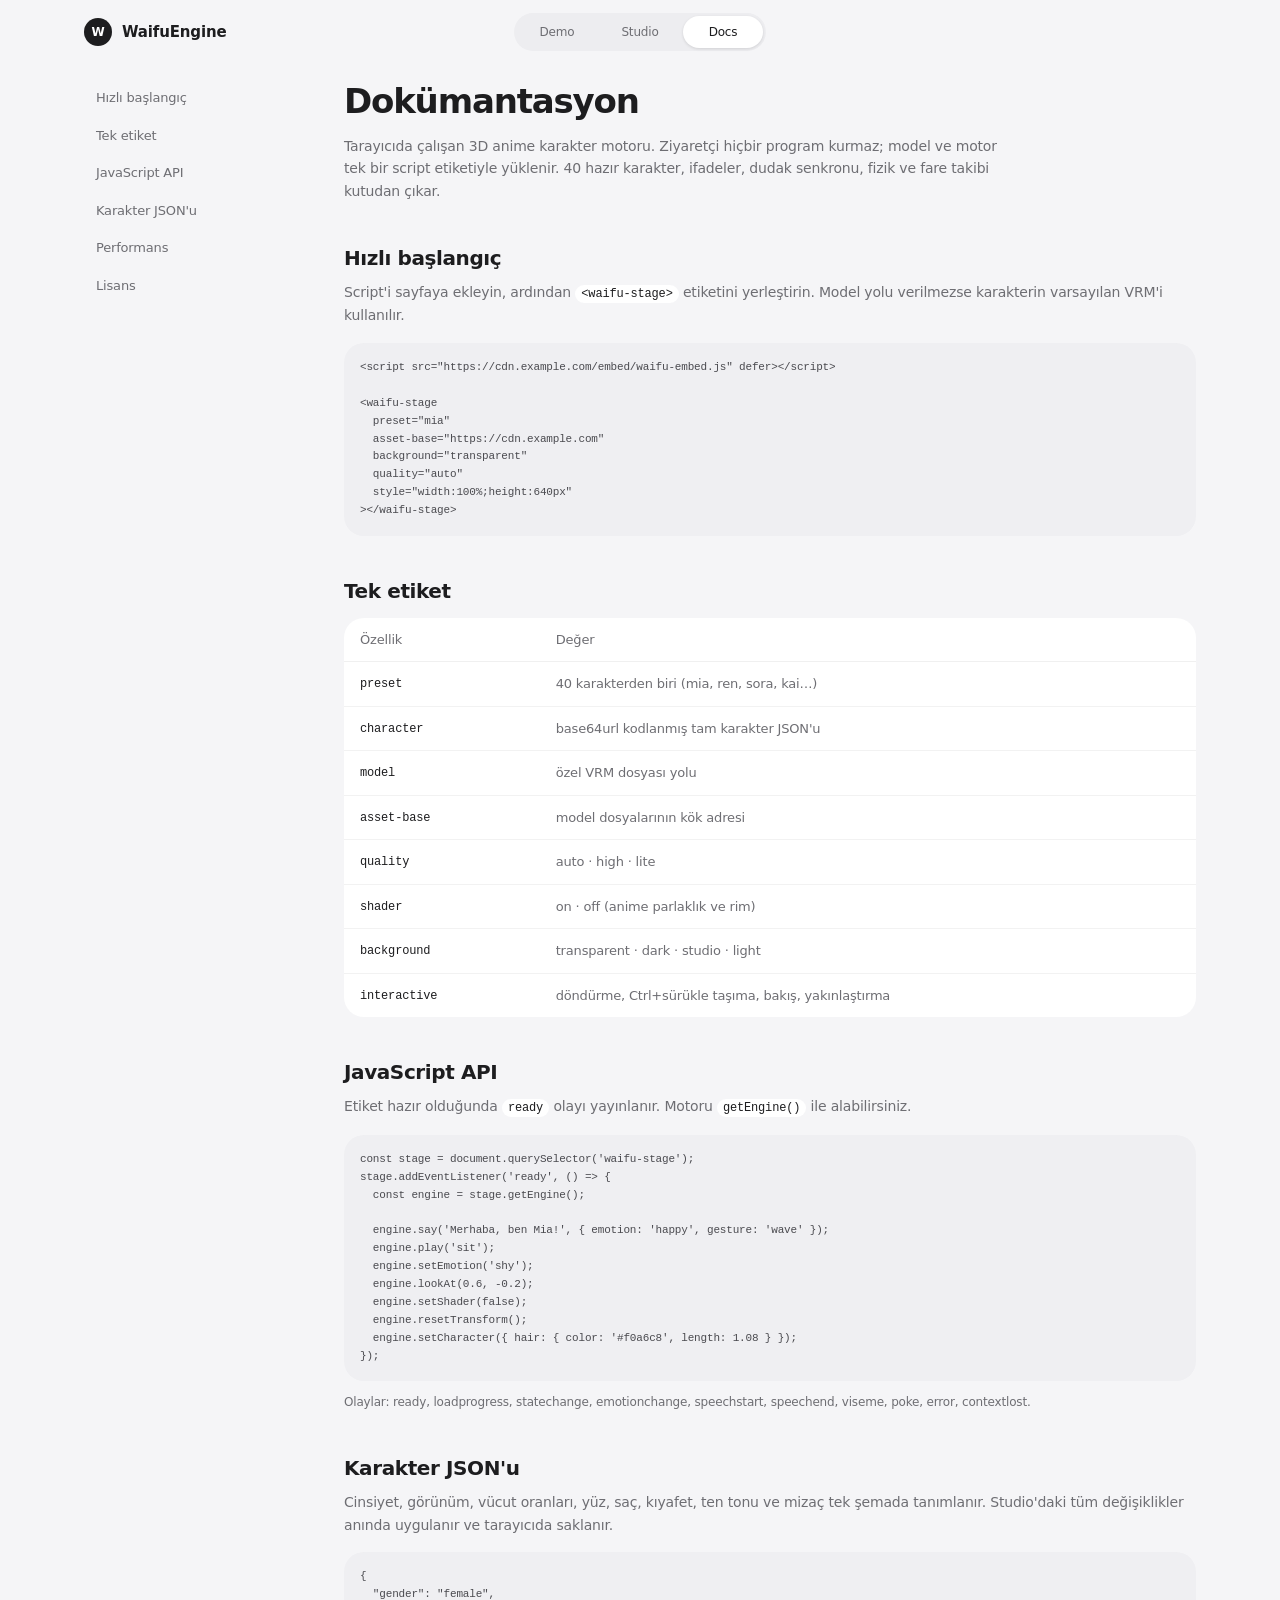
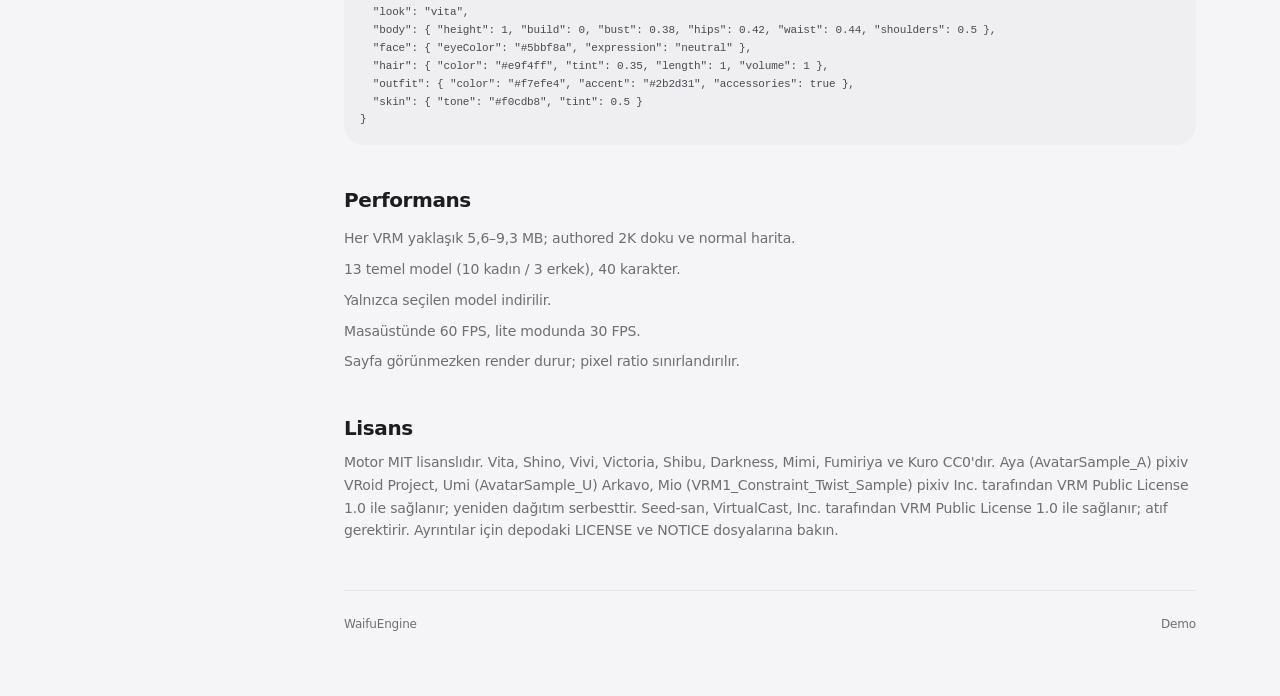
==== commit 54b092fa: "Deploy ctrl-drag posing and anime shader toggle" ====
--- a/docs.html
+++ b/docs.html
@@ -6,7 +6,7 @@
     <meta name="theme-color" content="#f5f5f7" />
     <meta name="description" content="WaifuEngine entegrasyon dokümantasyonu — tek etiket, VRM modelleri, olaylar ve API." />
     <title>Docs — WaifuEngine</title>
-    <link rel="stylesheet" crossorigin href="/assets/app-B84f6Sb8.css">
+    <link rel="stylesheet" crossorigin href="/assets/app-Dy0RgPxi.css">
   </head>
   <body class="docs-page min-h-dvh bg-background text-foreground antialiased">
     <header class="mx-auto flex h-16 max-w-6xl items-center justify-between px-5">
@@ -73,8 +73,9 @@
                 <tr><td class="px-4 py-3 font-mono text-[12px]">model</td><td class="px-4 py-3 text-muted-foreground">özel VRM dosyası yolu</td></tr>
                 <tr><td class="px-4 py-3 font-mono text-[12px]">asset-base</td><td class="px-4 py-3 text-muted-foreground">model dosyalarının kök adresi</td></tr>
                 <tr><td class="px-4 py-3 font-mono text-[12px]">quality</td><td class="px-4 py-3 text-muted-foreground">auto · high · lite</td></tr>
+                <tr><td class="px-4 py-3 font-mono text-[12px]">shader</td><td class="px-4 py-3 text-muted-foreground">on · off (anime parlaklık ve rim)</td></tr>
                 <tr><td class="px-4 py-3 font-mono text-[12px]">background</td><td class="px-4 py-3 text-muted-foreground">transparent · dark · studio · light</td></tr>
-                <tr><td class="px-4 py-3 font-mono text-[12px]">interactive</td><td class="px-4 py-3 text-muted-foreground">sürükleme, bakış ve yakınlaştırma</td></tr>
+                <tr><td class="px-4 py-3 font-mono text-[12px]">interactive</td><td class="px-4 py-3 text-muted-foreground">döndürme, Ctrl+sürükle taşıma, bakış, yakınlaştırma</td></tr>
               </tbody>
             </table>
           </div>
@@ -94,6 +95,8 @@
   engine.play('sit');
   engine.setEmotion('shy');
   engine.lookAt(0.6, -0.2);
+  engine.setShader(false);
+  engine.resetTransform();
   engine.setCharacter({ hair: { color: '#f0a6c8', length: 1.08 } });
 });</pre>
           <p class="mt-3 text-[12px] leading-relaxed text-muted-foreground">
--- a/assets/app-Dy0RgPxi.css
+++ b/assets/app-Dy0RgPxi.css
@@ -0,0 +1 @@
+@layer properties{@supports (((-webkit-hyphens:none)) and (not (margin-trim:inline))) or ((-moz-orient:inline) and (not (color:rgb(from red r g b)))){*,:before,:after,::backdrop{--tw-translate-x:0;--tw-translate-y:0;--tw-translate-z:0;--tw-space-y-reverse:0;--tw-divide-y-reverse:0;--tw-border-style:solid;--tw-leading:initial;--tw-font-weight:initial;--tw-tracking:initial;--tw-ordinal:initial;--tw-slashed-zero:initial;--tw-numeric-figure:initial;--tw-numeric-spacing:initial;--tw-numeric-fraction:initial;--tw-shadow:0 0 #0000;--tw-shadow-color:initial;--tw-shadow-alpha:100%;--tw-inset-shadow:0 0 #0000;--tw-inset-shadow-color:initial;--tw-inset-shadow-alpha:100%;--tw-ring-color:initial;--tw-ring-shadow:0 0 #0000;--tw-inset-ring-color:initial;--tw-inset-ring-shadow:0 0 #0000;--tw-ring-inset:initial;--tw-ring-offset-width:0px;--tw-ring-offset-color:#fff;--tw-ring-offset-shadow:0 0 #0000;--tw-outline-style:solid;--tw-blur:initial;--tw-brightness:initial;--tw-contrast:initial;--tw-grayscale:initial;--tw-hue-rotate:initial;--tw-invert:initial;--tw-opacity:initial;--tw-saturate:initial;--tw-sepia:initial;--tw-drop-shadow:initial;--tw-drop-shadow-color:initial;--tw-drop-shadow-alpha:100%;--tw-drop-shadow-size:initial;--tw-backdrop-blur:initial;--tw-backdrop-brightness:initial;--tw-backdrop-contrast:initial;--tw-backdrop-grayscale:initial;--tw-backdrop-hue-rotate:initial;--tw-backdrop-invert:initial;--tw-backdrop-opacity:initial;--tw-backdrop-saturate:initial;--tw-backdrop-sepia:initial;--tw-ease:initial}}}@layer theme{:root,:host{--font-sans:-apple-system, BlinkMacSystemFont, "SF Pro Display", "SF Pro Text", "Inter", "Segoe UI", system-ui, sans-serif;--color-black:#000;--color-white:#fff;--spacing:.25rem;--container-md:28rem;--container-2xl:42rem;--container-6xl:72rem;--font-weight-medium:500;--font-weight-semibold:600;--leading-tight:1.25;--leading-relaxed:1.625;--ease-in-out:cubic-bezier(.4, 0, .2, 1);--blur-xl:24px;--default-transition-duration:.15s;--default-transition-timing-function:cubic-bezier(.4, 0, .2, 1);--default-font-family:-apple-system, BlinkMacSystemFont, "SF Pro Display", "SF Pro Text", "Inter", "Segoe UI", system-ui, sans-serif;--default-mono-font-family:ui-monospace, "SF Mono", "Cascadia Code", Menlo, monospace}}@layer base{*,:after,:before,::backdrop{box-sizing:border-box;border:0 solid;margin:0;padding:0}::file-selector-button{box-sizing:border-box;border:0 solid;margin:0;padding:0}html,:host{-webkit-text-size-adjust:100%;tab-size:4;line-height:1.5;font-family:var(--default-font-family,-apple-system, BlinkMacSystemFont, "Segoe UI", Roboto, "Helvetica Neue", "Noto Sans", Arial, sans-serif, "Apple Color Emoji", "Segoe UI Emoji", "Segoe UI Symbol", "Noto Color Emoji");font-feature-settings:var(--default-font-feature-settings,normal);font-variation-settings:var(--default-font-variation-settings,normal);-webkit-tap-highlight-color:transparent}hr{height:0;color:inherit;border-top-width:1px}abbr:where([title]){-webkit-text-decoration:underline dotted;text-decoration:underline dotted}h1,h2,h3,h4,h5,h6{font-size:inherit;font-weight:inherit}a{color:inherit;-webkit-text-decoration:inherit;text-decoration:inherit}b,strong{font-weight:bolder}code,kbd,samp,pre{font-family:var(--default-mono-font-family,ui-monospace, SFMono-Regular, Menlo, Monaco, Consolas, "Liberation Mono", "Courier New", monospace);font-feature-settings:var(--default-mono-font-feature-settings,normal);font-variation-settings:var(--default-mono-font-variation-settings,normal);font-size:1em}small{font-size:80%}sub,sup{vertical-align:baseline;font-size:75%;line-height:0;position:relative}sub{bottom:-.25em}sup{top:-.5em}table{text-indent:0;border-color:inherit;border-collapse:collapse}:-moz-focusring:where(:not(iframe)){outline:auto}progress{vertical-align:baseline}summary{display:list-item}ol,ul,menu{list-style:none}img,svg,video,canvas,audio,iframe,embed,object{vertical-align:middle;display:block}img,video{max-width:100%;height:auto}button,input,select,optgroup,textarea{font:inherit;font-feature-settings:inherit;font-variation-settings:inherit;letter-spacing:inherit;color:inherit;opacity:1;background-color:#0000;border-radius:0}::file-selector-button{font:inherit;font-feature-settings:inherit;font-variation-settings:inherit;letter-spacing:inherit;color:inherit;opacity:1;background-color:#0000;border-radius:0}:where(select:is([multiple],[size])) optgroup{font-weight:bolder}:where(select:is([multiple],[size])) optgroup option{padding-inline-start:20px}::file-selector-button{margin-inline-end:4px}::placeholder{opacity:1}@supports (not ((-webkit-appearance:-apple-pay-button))) or (contain-intrinsic-size:1px){::placeholder{color:currentColor}@supports (color:color-mix(in lab,red,red)){::placeholder{color:color-mix(in oklab,currentcolor 50%,transparent)}}}textarea{resize:vertical}::-webkit-search-decoration{-webkit-appearance:none}::-webkit-date-and-time-value{min-height:1lh;text-align:inherit}::-webkit-datetime-edit{display:inline-flex}::-webkit-datetime-edit-fields-wrapper{padding:0}::-webkit-datetime-edit{padding-block:0}::-webkit-datetime-edit-year-field{padding-block:0}::-webkit-datetime-edit-month-field{padding-block:0}::-webkit-datetime-edit-day-field{padding-block:0}::-webkit-datetime-edit-hour-field{padding-block:0}::-webkit-datetime-edit-minute-field{padding-block:0}::-webkit-datetime-edit-second-field{padding-block:0}::-webkit-datetime-edit-millisecond-field{padding-block:0}::-webkit-datetime-edit-meridiem-field{padding-block:0}::-webkit-calendar-picker-indicator{line-height:1}:-moz-ui-invalid{box-shadow:none}button,input:where([type=button],[type=reset],[type=submit]){appearance:button}::file-selector-button{appearance:button}::-webkit-inner-spin-button{height:auto}::-webkit-outer-spin-button{height:auto}[hidden]:where(:not([hidden=until-found])){display:none!important}*{border-color:var(--border)}html,body,#root{height:100%}body{background:var(--background);color:var(--foreground);font-family:var(--font-sans);font-feature-settings:"cv11","ss01";letter-spacing:-.011em;-webkit-font-smoothing:antialiased;margin:0;overflow:hidden}body.docs-page{overflow-y:auto}button,select,input{font:inherit}::selection{color:#1d1d1f;background:#1d1d1f24}*{scrollbar-width:thin;scrollbar-color:#00000029 transparent}::-webkit-scrollbar{width:6px;height:6px}::-webkit-scrollbar-thumb{background:#00000029;border-radius:999px}::-webkit-scrollbar-track{background:0 0}}@layer components;@layer utilities{.pointer-events-auto{pointer-events:auto}.pointer-events-none{pointer-events:none}.visible{visibility:visible}.absolute{position:absolute}.fixed{position:fixed}.relative{position:relative}.static{position:static}.sticky{position:sticky}.inset-0{inset:0}.inset-x-0{inset-inline:0}.top-1\/2{top:50%}.top-4{top:calc(var(--spacing) * 4)}.top-8{top:calc(var(--spacing) * 8)}.top-\[2px\]{top:2px}.right-3\.5{right:calc(var(--spacing) * 3.5)}.right-4{right:calc(var(--spacing) * 4)}.bottom-0{bottom:0}.bottom-6{bottom:calc(var(--spacing) * 6)}.left-1\/2{left:50%}.left-4{left:calc(var(--spacing) * 4)}.z-10{z-index:10}.z-20{z-index:20}.z-50{z-index:50}.container{width:100%}@media(min-width:40rem){.container{max-width:40rem}}@media(min-width:48rem){.container{max-width:48rem}}@media(min-width:64rem){.container{max-width:64rem}}@media(min-width:80rem){.container{max-width:80rem}}@media(min-width:96rem){.container{max-width:96rem}}.mx-auto{margin-inline:auto}.mt-1{margin-top:var(--spacing)}.mt-2{margin-top:calc(var(--spacing) * 2)}.mt-3{margin-top:calc(var(--spacing) * 3)}.mt-4{margin-top:calc(var(--spacing) * 4)}.mt-10{margin-top:calc(var(--spacing) * 10)}.mt-12{margin-top:calc(var(--spacing) * 12)}.mb-3{margin-bottom:calc(var(--spacing) * 3)}.mb-4{margin-bottom:calc(var(--spacing) * 4)}.block{display:block}.flex{display:flex}.grid{display:grid}.hidden{display:none}.size-1\.5{width:calc(var(--spacing) * 1.5);height:calc(var(--spacing) * 1.5)}.size-7{width:calc(var(--spacing) * 7);height:calc(var(--spacing) * 7)}.size-8{width:calc(var(--spacing) * 8);height:calc(var(--spacing) * 8)}.size-9{width:calc(var(--spacing) * 9);height:calc(var(--spacing) * 9)}.size-\[26px\]{width:26px;height:26px}.h-8{height:calc(var(--spacing) * 8)}.h-9{height:calc(var(--spacing) * 9)}.h-10{height:calc(var(--spacing) * 10)}.h-16{height:calc(var(--spacing) * 16)}.h-\[30px\]{height:30px}.h-\[58vh\]{height:58vh}.h-dvh{height:100dvh}.h-full{height:100%}.max-h-64{max-height:calc(var(--spacing) * 64)}.max-h-\[50vh\]{max-height:50vh}.max-h-\[52vh\]{max-height:52vh}.min-h-0{min-height:0}.min-h-\[420px\]{min-height:420px}.min-h-dvh{min-height:100dvh}.w-\[50px\]{width:50px}.w-\[252px\]{width:252px}.w-full{width:100%}.max-w-2xl{max-width:var(--container-2xl)}.max-w-6xl{max-width:var(--container-6xl)}.max-w-full{max-width:100%}.max-w-md{max-width:var(--container-md)}.min-w-0{min-width:0}.flex-1{flex:1}.shrink-0{flex-shrink:0}.-translate-x-1\/2{--tw-translate-x: -50% ;translate:var(--tw-translate-x) var(--tw-translate-y)}.translate-x-\[2px\]{--tw-translate-x:2px;translate:var(--tw-translate-x) var(--tw-translate-y)}.translate-x-\[22px\]{--tw-translate-x:22px;translate:var(--tw-translate-x) var(--tw-translate-y)}.-translate-y-1\/2{--tw-translate-y: -50% ;translate:var(--tw-translate-x) var(--tw-translate-y)}.scroll-mt-20{scroll-margin-top:calc(var(--spacing) * 20)}.appearance-none{appearance:none}.grid-cols-1{grid-template-columns:repeat(1,minmax(0,1fr))}.grid-cols-2{grid-template-columns:repeat(2,minmax(0,1fr))}.flex-col{flex-direction:column}.place-items-center{place-items:center}.items-center{align-items:center}.items-start{align-items:flex-start}.justify-between{justify-content:space-between}.justify-center{justify-content:center}.gap-1{gap:var(--spacing)}.gap-2{gap:calc(var(--spacing) * 2)}.gap-2\.5{gap:calc(var(--spacing) * 2.5)}.gap-3{gap:calc(var(--spacing) * 3)}.gap-4{gap:calc(var(--spacing) * 4)}.gap-10{gap:calc(var(--spacing) * 10)}:where(.space-y-0\.5>:not(:last-child)){--tw-space-y-reverse:0;margin-block-start:calc(calc(var(--spacing) * .5) * var(--tw-space-y-reverse));margin-block-end:calc(calc(var(--spacing) * .5) * calc(1 - var(--tw-space-y-reverse)))}:where(.space-y-2>:not(:last-child)){--tw-space-y-reverse:0;margin-block-start:calc(calc(var(--spacing) * 2) * var(--tw-space-y-reverse));margin-block-end:calc(calc(var(--spacing) * 2) * calc(1 - var(--tw-space-y-reverse)))}:where(.divide-y>:not(:last-child)){--tw-divide-y-reverse:0;border-bottom-style:var(--tw-border-style);border-top-style:var(--tw-border-style);border-top-width:calc(1px * var(--tw-divide-y-reverse));border-bottom-width:calc(1px * calc(1 - var(--tw-divide-y-reverse)))}:where(.divide-black\/\[0\.05\]>:not(:last-child)){border-color:#0000000d}@supports (color:color-mix(in lab,red,red)){:where(.divide-black\/\[0\.05\]>:not(:last-child)){border-color:color-mix(in oklab,var(--color-black) 5%,transparent)}}.truncate{text-overflow:ellipsis;white-space:nowrap;overflow:hidden}.overflow-auto{overflow:auto}.overflow-hidden{overflow:hidden}.overflow-x-auto{overflow-x:auto}.overflow-y-auto{overflow-y:auto}.rounded-2xl{border-radius:calc(var(--radius) + 8px)}.rounded-\[20px\]{border-radius:20px}.rounded-full{border-radius:3.40282e38px}.rounded-md{border-radius:calc(var(--radius) - 4px)}.border-t{border-top-style:var(--tw-border-style);border-top-width:1px}.border-b{border-bottom-style:var(--tw-border-style);border-bottom-width:1px}.border-black\/\[0\.06\]{border-color:#0000000f}@supports (color:color-mix(in lab,red,red)){.border-black\/\[0\.06\]{border-color:color-mix(in oklab,var(--color-black) 6%,transparent)}}.border-black\/\[0\.045\]{border-color:#0000000b}@supports (color:color-mix(in lab,red,red)){.border-black\/\[0\.045\]{border-color:color-mix(in oklab,var(--color-black) 4.5%,transparent)}}.border-black\/\[0\.055\]{border-color:#0000000e}@supports (color:color-mix(in lab,red,red)){.border-black\/\[0\.055\]{border-color:color-mix(in oklab,var(--color-black) 5.5%,transparent)}}.bg-\[\#1d1d1f\]{background-color:#1d1d1f}.bg-\[\#34c759\]{background-color:#34c759}.bg-\[\#e5e5ea\]{background-color:#e5e5ea}.bg-\[\#efeff2\]{background-color:#efeff2}.bg-\[\#f0f0f2\]{background-color:#f0f0f2}.bg-\[\#f5f5f7\]{background-color:#f5f5f7}.bg-background{background-color:var(--background)}.bg-white{background-color:var(--color-white)}.bg-white\/85{background-color:#ffffffd9}@supports (color:color-mix(in lab,red,red)){.bg-white\/85{background-color:color-mix(in oklab,var(--color-white) 85%,transparent)}}.p-1\.5{padding:calc(var(--spacing) * 1.5)}.p-3{padding:calc(var(--spacing) * 3)}.p-4{padding:calc(var(--spacing) * 4)}.p-5{padding:calc(var(--spacing) * 5)}.px-1\.5{padding-inline:calc(var(--spacing) * 1.5)}.px-3{padding-inline:calc(var(--spacing) * 3)}.px-4{padding-inline:calc(var(--spacing) * 4)}.px-5{padding-inline:calc(var(--spacing) * 5)}.py-0\.5{padding-block:calc(var(--spacing) * .5)}.py-2{padding-block:calc(var(--spacing) * 2)}.py-3{padding-block:calc(var(--spacing) * 3)}.pt-4{padding-top:calc(var(--spacing) * 4)}.pt-6{padding-top:calc(var(--spacing) * 6)}.pr-1{padding-right:var(--spacing)}.pr-9{padding-right:calc(var(--spacing) * 9)}.pr-10{padding-right:calc(var(--spacing) * 10)}.pb-3{padding-bottom:calc(var(--spacing) * 3)}.pb-4{padding-bottom:calc(var(--spacing) * 4)}.pb-5{padding-bottom:calc(var(--spacing) * 5)}.pb-16{padding-bottom:calc(var(--spacing) * 16)}.pl-4{padding-left:calc(var(--spacing) * 4)}.text-left{text-align:left}.font-mono{font-family:ui-monospace,SF Mono,Cascadia Code,Menlo,monospace}.text-\[11px\]{font-size:11px}.text-\[12px\]{font-size:12px}.text-\[13px\]{font-size:13px}.text-\[14px\]{font-size:14px}.text-\[15px\]{font-size:15px}.text-\[17px\]{font-size:17px}.text-\[20px\]{font-size:20px}.text-\[28px\]{font-size:28px}.text-\[34px\]{font-size:34px}.leading-relaxed{--tw-leading:var(--leading-relaxed);line-height:var(--leading-relaxed)}.leading-tight{--tw-leading:var(--leading-tight);line-height:var(--leading-tight)}.font-medium{--tw-font-weight:var(--font-weight-medium);font-weight:var(--font-weight-medium)}.font-semibold{--tw-font-weight:var(--font-weight-semibold);font-weight:var(--font-weight-semibold)}.tracking-\[-0\.01em\]{--tw-tracking:-.01em;letter-spacing:-.01em}.tracking-\[-0\.02em\]{--tw-tracking:-.02em;letter-spacing:-.02em}.tracking-\[-0\.03em\]{--tw-tracking:-.03em;letter-spacing:-.03em}.tracking-\[-0\.035em\]{--tw-tracking:-.035em;letter-spacing:-.035em}.text-\[\#1d1d1f\]{color:#1d1d1f}.text-\[\#4a4a4f\]{color:#4a4a4f}.text-foreground{color:var(--foreground)}.text-muted-foreground{color:var(--muted-foreground)}.text-white{color:var(--color-white)}.tabular-nums{--tw-numeric-spacing:tabular-nums;font-variant-numeric:var(--tw-ordinal,) var(--tw-slashed-zero,) var(--tw-numeric-figure,) var(--tw-numeric-spacing,) var(--tw-numeric-fraction,)}.antialiased{-webkit-font-smoothing:antialiased;-moz-osx-font-smoothing:grayscale}.shadow{--tw-shadow:0 1px 3px 0 var(--tw-shadow-color,#0000001a), 0 1px 2px -1px var(--tw-shadow-color,#0000001a);box-shadow:var(--tw-inset-shadow),var(--tw-inset-ring-shadow),var(--tw-ring-offset-shadow),var(--tw-ring-shadow),var(--tw-shadow)}.shadow-\[0_3px_8px_rgba\(0\,0\,0\,0\.15\)\]{--tw-shadow:0 3px 8px var(--tw-shadow-color,#00000026);box-shadow:var(--tw-inset-shadow),var(--tw-inset-ring-shadow),var(--tw-ring-offset-shadow),var(--tw-ring-shadow),var(--tw-shadow)}.shadow-\[0_6px_20px_rgba\(0\,0\,0\,0\.10\)\]{--tw-shadow:0 6px 20px var(--tw-shadow-color,#0000001a);box-shadow:var(--tw-inset-shadow),var(--tw-inset-ring-shadow),var(--tw-ring-offset-shadow),var(--tw-ring-shadow),var(--tw-shadow)}.shadow-\[0_8px_30px_rgba\(0\,0\,0\,0\.10\)\]{--tw-shadow:0 8px 30px var(--tw-shadow-color,#0000001a);box-shadow:var(--tw-inset-shadow),var(--tw-inset-ring-shadow),var(--tw-ring-offset-shadow),var(--tw-ring-shadow),var(--tw-shadow)}.shadow-xl{--tw-shadow:0 20px 25px -5px var(--tw-shadow-color,#0000001a), 0 8px 10px -6px var(--tw-shadow-color,#0000001a);box-shadow:var(--tw-inset-shadow),var(--tw-inset-ring-shadow),var(--tw-ring-offset-shadow),var(--tw-ring-shadow),var(--tw-shadow)}.outline{outline-style:var(--tw-outline-style);outline-width:1px}.filter{filter:var(--tw-blur,) var(--tw-brightness,) var(--tw-contrast,) var(--tw-grayscale,) var(--tw-hue-rotate,) var(--tw-invert,) var(--tw-saturate,) var(--tw-sepia,) var(--tw-drop-shadow,)}.backdrop-blur-xl{--tw-backdrop-blur:blur(var(--blur-xl));-webkit-backdrop-filter:var(--tw-backdrop-blur,) var(--tw-backdrop-brightness,) var(--tw-backdrop-contrast,) var(--tw-backdrop-grayscale,) var(--tw-backdrop-hue-rotate,) var(--tw-backdrop-invert,) var(--tw-backdrop-opacity,) var(--tw-backdrop-saturate,) var(--tw-backdrop-sepia,);backdrop-filter:var(--tw-backdrop-blur,) var(--tw-backdrop-brightness,) var(--tw-backdrop-contrast,) var(--tw-backdrop-grayscale,) var(--tw-backdrop-hue-rotate,) var(--tw-backdrop-invert,) var(--tw-backdrop-opacity,) var(--tw-backdrop-saturate,) var(--tw-backdrop-sepia,)}.transition{transition-property:color,background-color,border-color,outline-color,text-decoration-color,fill,stroke,--tw-gradient-from,--tw-gradient-via,--tw-gradient-to,opacity,box-shadow,transform,translate,scale,rotate,filter,-webkit-backdrop-filter,backdrop-filter,display,content-visibility,overlay,pointer-events;transition-timing-function:var(--tw-ease,var(--default-transition-timing-function));transition-duration:var(--tw-duration,var(--default-transition-duration))}.transition-colors{transition-property:color,background-color,border-color,outline-color,text-decoration-color,fill,stroke,--tw-gradient-from,--tw-gradient-via,--tw-gradient-to;transition-timing-function:var(--tw-ease,var(--default-transition-timing-function));transition-duration:var(--tw-duration,var(--default-transition-duration))}.transition-transform{transition-property:transform,translate,scale,rotate;transition-timing-function:var(--tw-ease,var(--default-transition-timing-function));transition-duration:var(--tw-duration,var(--default-transition-duration))}.ease-in-out{--tw-ease:var(--ease-in-out);transition-timing-function:var(--ease-in-out)}.outline-none{--tw-outline-style:none;outline-style:none}.last\:border-0:last-child{border-style:var(--tw-border-style);border-width:0}@media(hover:hover){.hover\:bg-white:hover{background-color:var(--color-white)}.hover\:text-foreground:hover{color:var(--foreground)}}@media(min-width:40rem){.sm\:block{display:block}.sm\:inline{display:inline}.sm\:px-4{padding-inline:calc(var(--spacing) * 4)}}@media(min-width:48rem){.md\:block{display:block}}@media(min-width:64rem){.lg\:block{display:block}.lg\:hidden{display:none}.lg\:h-auto{height:auto}.lg\:grid-cols-\[220px_minmax\(0\,1fr\)\]{grid-template-columns:220px minmax(0,1fr)}.lg\:grid-cols-\[320px_minmax\(0\,1fr\)\]{grid-template-columns:320px minmax(0,1fr)}.lg\:grid-cols-\[320px_minmax\(0\,1fr\)_320px\]{grid-template-columns:320px minmax(0,1fr) 320px}.lg\:overflow-hidden{overflow:hidden}}}:root{--background:#f5f5f7;--foreground:#1d1d1f;--card:#fff;--card-foreground:#1d1d1f;--popover:#fff;--popover-foreground:#1d1d1f;--primary:#1d1d1f;--primary-foreground:#fff;--secondary:#ececef;--secondary-foreground:#1d1d1f;--muted:#f0f0f2;--muted-foreground:#6e6e73;--accent:#e9e9ec;--accent-foreground:#1d1d1f;--destructive:#ff3b30;--destructive-foreground:#fff;--border:#e3e3e6;--input:#e3e3e6;--ring:#1d1d1f;--radius:1.25rem}waifu-stage{width:100%;height:100%;display:block}.stage-bg{background:radial-gradient(70% 58% at 50% 18%,#fff,#fff0 70%),linear-gradient(#fbfbfd,#f1f1f4)}.stage-grid{pointer-events:none;background-image:linear-gradient(90deg,#00000007 1px,#0000 1px),linear-gradient(#00000007 1px,#0000 1px);background-size:88px 88px;-webkit-mask-image:radial-gradient(68% 58% at 50% 44%,#000000b3,#0000 82%);mask-image:radial-gradient(68% 58% at 50% 44%,#000000b3,#0000 82%)}.panel-scroll{scrollbar-width:thin}.hairline{background:linear-gradient(90deg,#0000,#00000014,#0000)}input[type=range]{appearance:none;cursor:pointer;background:#e7e7ea;border-radius:999px;outline:none;width:100%;height:6px}input[type=range]::-webkit-slider-thumb{appearance:none;background:#fff;border:.5px solid #00000014;border-radius:50%;width:22px;height:22px;box-shadow:0 1px 3px #0000002e,0 4px 10px #0000001a}input[type=range]::-moz-range-thumb{background:#fff;border:.5px solid #00000014;border-radius:50%;width:22px;height:22px;box-shadow:0 1px 3px #0000002e,0 4px 10px #0000001a}input[type=color]{cursor:pointer;background:#fff;border:.5px solid #00000014;border-radius:999px;width:44px;height:30px;padding:3px;box-shadow:0 1px 2px #0000000f}input[type=color]::-webkit-color-swatch-wrapper{padding:0}input[type=color]::-webkit-color-swatch{border:0;border-radius:999px}.cupertino-card{background:#fff;border:.5px solid #0000000f;border-radius:28px;box-shadow:0 1px 2px #00000008,0 18px 50px #0000000d}.cupertino-panel{background:#fff;border:.5px solid #0000000f;border-radius:24px;box-shadow:0 1px 2px #00000008,0 10px 30px #00000009}.pill{white-space:nowrap;border-radius:999px;justify-content:center;align-items:center;gap:.45rem;font-weight:500;transition:background .16s,color .16s,box-shadow .16s,transform .16s;display:inline-flex}.pill:active{transform:scale(.97)}.pill-primary{color:#fff;background:#1d1d1f}.pill-primary:hover{background:#000}.pill-secondary{color:#1d1d1f;background:#f0f0f2}.pill-secondary:hover{background:#e8e8eb}.pill-ghost{color:#6e6e73}.pill-ghost:hover{color:#1d1d1f;background:#f0f0f2}.segmented{background:#ededf0;border-radius:999px;gap:3px;padding:3px;display:flex}.segmented>button{color:#6e6e73;border-radius:999px;flex:1 1 0;min-width:0;padding:.42rem .5rem;font-size:12px;font-weight:500;transition:background .16s,color .16s,box-shadow .16s}.segmented>button[data-active=true]{color:#1d1d1f;background:#fff;box-shadow:0 1px 3px #0000001f}.roster-row{text-align:left;border-radius:14px;align-items:center;gap:.65rem;width:100%;padding:.5rem .6rem;transition:background .15s;display:flex}.roster-row:hover{background:#f5f5f7}.roster-row[data-active=true]{background:#ededf0}.control-row{justify-content:space-between;align-items:center;gap:1rem;min-height:2.25rem;display:flex}.modal-backdrop{z-index:60;-webkit-backdrop-filter:blur(8px);backdrop-filter:blur(8px);background:#0000002e;place-items:center;padding:1rem;display:grid;position:fixed;inset:0}.text-balance{text-wrap:balance}@keyframes rise-in{0%{opacity:0;transform:translateY(10px)}to{opacity:1;transform:none}}.rise-in{animation:.5s cubic-bezier(.22,1,.36,1) both rise-in}@media(prefers-reduced-motion:reduce){*,:before,:after{transition-duration:.001ms!important;animation-duration:.001ms!important;animation-iteration-count:1!important}}@property --tw-translate-x{syntax:"*";inherits:false;initial-value:0}@property --tw-translate-y{syntax:"*";inherits:false;initial-value:0}@property --tw-translate-z{syntax:"*";inherits:false;initial-value:0}@property --tw-space-y-reverse{syntax:"*";inherits:false;initial-value:0}@property --tw-divide-y-reverse{syntax:"*";inherits:false;initial-value:0}@property --tw-border-style{syntax:"*";inherits:false;initial-value:solid}@property --tw-leading{syntax:"*";inherits:false}@property --tw-font-weight{syntax:"*";inherits:false}@property --tw-tracking{syntax:"*";inherits:false}@property --tw-ordinal{syntax:"*";inherits:false}@property --tw-slashed-zero{syntax:"*";inherits:false}@property --tw-numeric-figure{syntax:"*";inherits:false}@property --tw-numeric-spacing{syntax:"*";inherits:false}@property --tw-numeric-fraction{syntax:"*";inherits:false}@property --tw-shadow{syntax:"*";inherits:false;initial-value:0 0 #0000}@property --tw-shadow-color{syntax:"*";inherits:false}@property --tw-shadow-alpha{syntax:"<percentage>";inherits:false;initial-value:100%}@property --tw-inset-shadow{syntax:"*";inherits:false;initial-value:0 0 #0000}@property --tw-inset-shadow-color{syntax:"*";inherits:false}@property --tw-inset-shadow-alpha{syntax:"<percentage>";inherits:false;initial-value:100%}@property --tw-ring-color{syntax:"*";inherits:false}@property --tw-ring-shadow{syntax:"*";inherits:false;initial-value:0 0 #0000}@property --tw-inset-ring-color{syntax:"*";inherits:false}@property --tw-inset-ring-shadow{syntax:"*";inherits:false;initial-value:0 0 #0000}@property --tw-ring-inset{syntax:"*";inherits:false}@property --tw-ring-offset-width{syntax:"<length>";inherits:false;initial-value:0}@property --tw-ring-offset-color{syntax:"*";inherits:false;initial-value:#fff}@property --tw-ring-offset-shadow{syntax:"*";inherits:false;initial-value:0 0 #0000}@property --tw-outline-style{syntax:"*";inherits:false;initial-value:solid}@property --tw-blur{syntax:"*";inherits:false}@property --tw-brightness{syntax:"*";inherits:false}@property --tw-contrast{syntax:"*";inherits:false}@property --tw-grayscale{syntax:"*";inherits:false}@property --tw-hue-rotate{syntax:"*";inherits:false}@property --tw-invert{syntax:"*";inherits:false}@property --tw-opacity{syntax:"*";inherits:false}@property --tw-saturate{syntax:"*";inherits:false}@property --tw-sepia{syntax:"*";inherits:false}@property --tw-drop-shadow{syntax:"*";inherits:false}@property --tw-drop-shadow-color{syntax:"*";inherits:false}@property --tw-drop-shadow-alpha{syntax:"<percentage>";inherits:false;initial-value:100%}@property --tw-drop-shadow-size{syntax:"*";inherits:false}@property --tw-backdrop-blur{syntax:"*";inherits:false}@property --tw-backdrop-brightness{syntax:"*";inherits:false}@property --tw-backdrop-contrast{syntax:"*";inherits:false}@property --tw-backdrop-grayscale{syntax:"*";inherits:false}@property --tw-backdrop-hue-rotate{syntax:"*";inherits:false}@property --tw-backdrop-invert{syntax:"*";inherits:false}@property --tw-backdrop-opacity{syntax:"*";inherits:false}@property --tw-backdrop-saturate{syntax:"*";inherits:false}@property --tw-backdrop-sepia{syntax:"*";inherits:false}@property --tw-ease{syntax:"*";inherits:false}
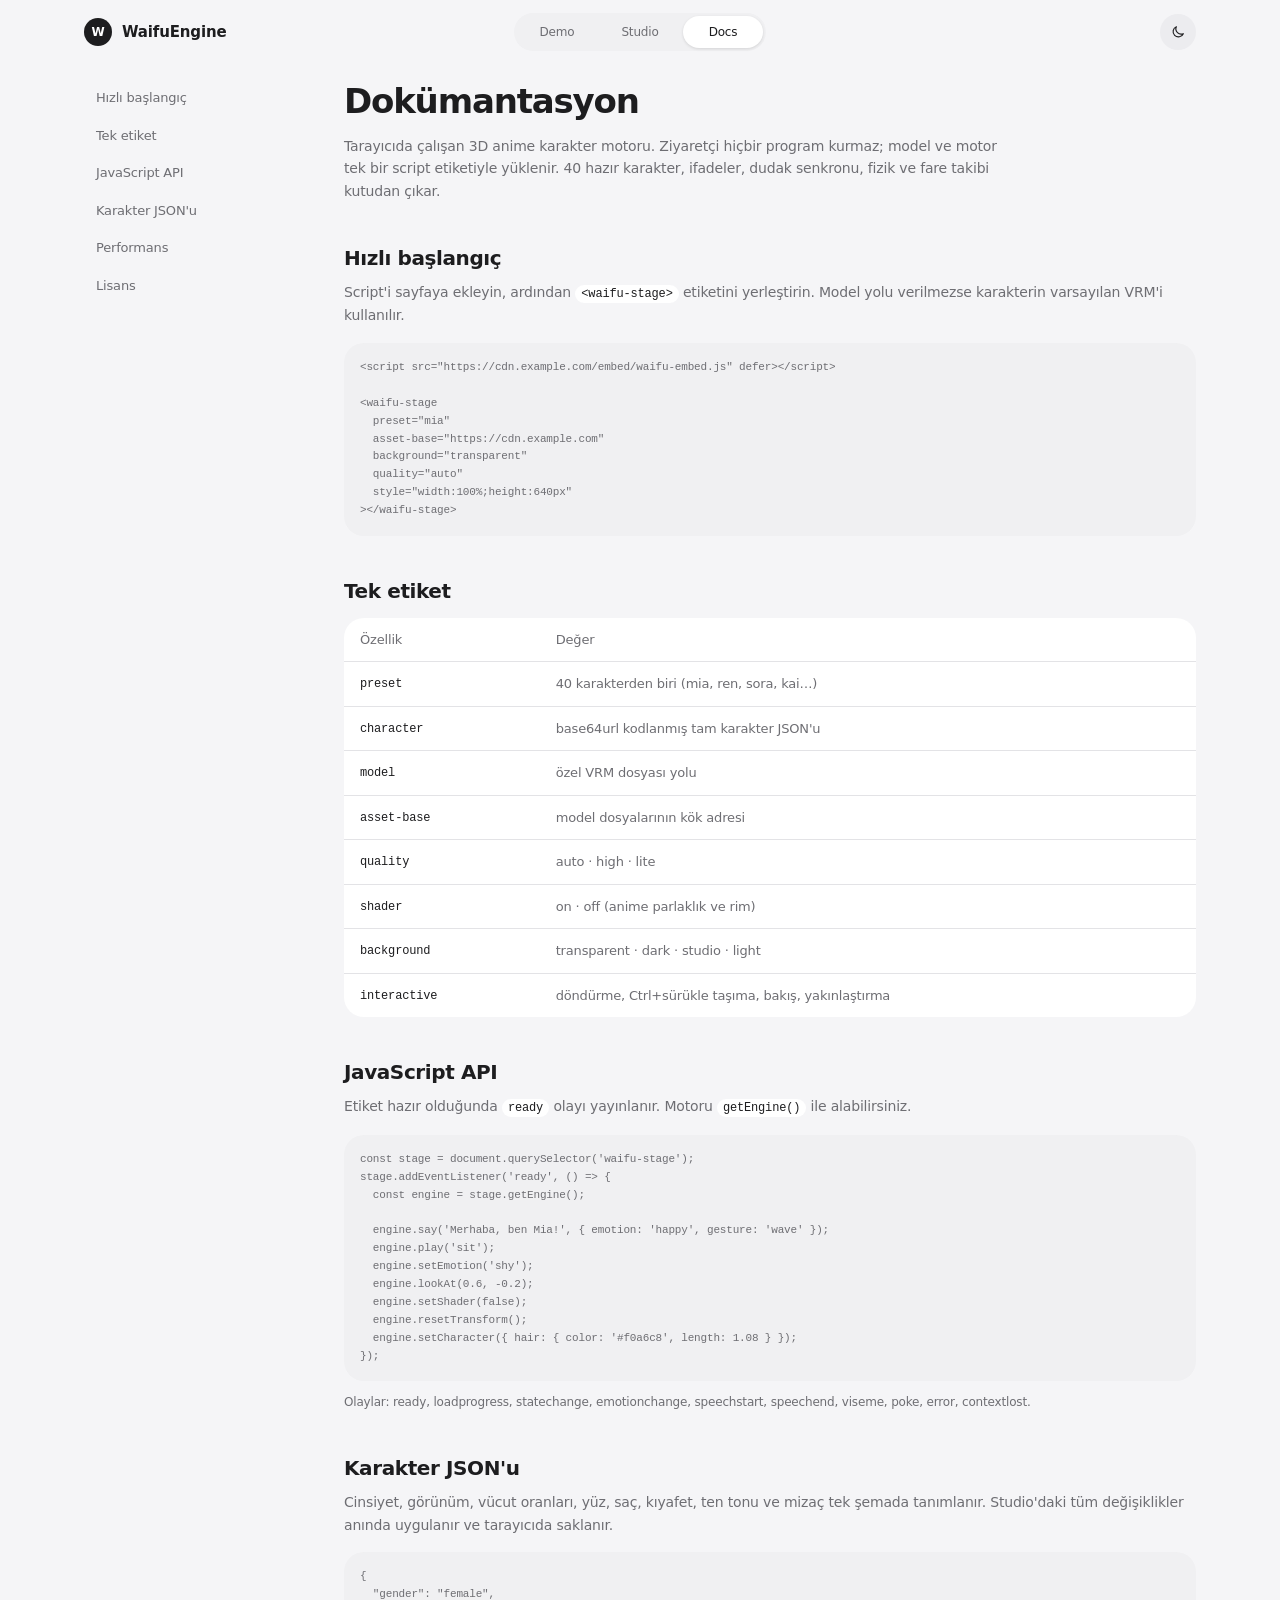
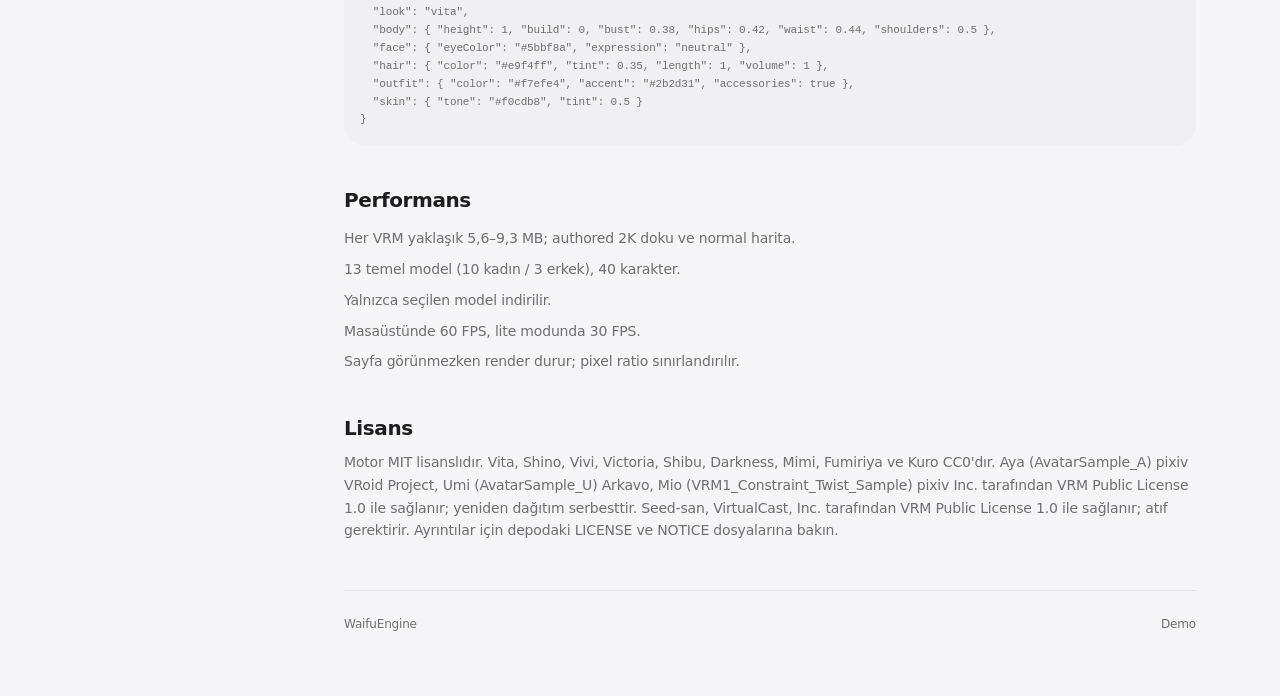
==== commit ea7826fa: "Deploy theme toggle, settings reset and animation polish" ====
--- a/docs.html
+++ b/docs.html
@@ -1,153 +1,172 @@
-<!doctype html>
-<html lang="tr">
-  <head>
-    <meta charset="UTF-8" />
-    <meta name="viewport" content="width=device-width, initial-scale=1.0, viewport-fit=cover" />
-    <meta name="theme-color" content="#f5f5f7" />
-    <meta name="description" content="WaifuEngine entegrasyon dokümantasyonu — tek etiket, VRM modelleri, olaylar ve API." />
-    <title>Docs — WaifuEngine</title>
-    <link rel="stylesheet" crossorigin href="/assets/app-Dy0RgPxi.css">
-  </head>
-  <body class="docs-page min-h-dvh bg-background text-foreground antialiased">
-    <header class="mx-auto flex h-16 max-w-6xl items-center justify-between px-5">
-      <a href="/" class="flex items-center gap-2.5">
-        <span class="grid size-7 place-items-center rounded-full bg-[#1d1d1f] text-[12px] font-semibold text-white">W</span>
-        <span class="text-[15px] font-semibold tracking-[-0.01em]">WaifuEngine</span>
-      </a>
-      <nav class="absolute left-1/2 hidden w-[252px] -translate-x-1/2 md:block">
-        <div class="segmented">
-          <button type="button" onclick="location.href='/'">Demo</button>
-          <button type="button" onclick="location.href='/studio.html'">Studio</button>
-          <button type="button" data-active="true">Docs</button>
-        </div>
-      </nav>
-    </header>
-
-    <main class="mx-auto grid max-w-6xl gap-10 px-5 pb-16 pt-4 lg:grid-cols-[220px_minmax(0,1fr)]">
-      <aside class="hidden lg:block">
-        <nav class="sticky top-8 space-y-0.5 text-[13px] text-muted-foreground">
-          <a class="block rounded-full px-3 py-2 hover:bg-white hover:text-foreground" href="#hizli">Hızlı başlangıç</a>
-          <a class="block rounded-full px-3 py-2 hover:bg-white hover:text-foreground" href="#etiket">Tek etiket</a>
-          <a class="block rounded-full px-3 py-2 hover:bg-white hover:text-foreground" href="#api">JavaScript API</a>
-          <a class="block rounded-full px-3 py-2 hover:bg-white hover:text-foreground" href="#karakter">Karakter JSON'u</a>
-          <a class="block rounded-full px-3 py-2 hover:bg-white hover:text-foreground" href="#performans">Performans</a>
-          <a class="block rounded-full px-3 py-2 hover:bg-white hover:text-foreground" href="#lisans">Lisans</a>
-        </nav>
-      </aside>
-
-      <div class="min-w-0">
-        <h1 class="text-[34px] font-semibold leading-tight tracking-[-0.035em]">Dokümantasyon</h1>
-        <p class="mt-3 max-w-2xl text-[14px] leading-relaxed text-muted-foreground">
-          Tarayıcıda çalışan 3D anime karakter motoru. Ziyaretçi hiçbir program kurmaz; model ve motor
-          tek bir script etiketiyle yüklenir. 40 hazır karakter, ifadeler, dudak senkronu, fizik ve fare takibi
-          kutudan çıkar.
-        </p>
-
-        <section id="hizli" class="mt-10 scroll-mt-20">
-          <h2 class="text-[20px] font-semibold tracking-[-0.02em]">Hızlı başlangıç</h2>
-          <p class="mt-2 text-[14px] leading-relaxed text-muted-foreground">
-            Script'i sayfaya ekleyin, ardından <code class="rounded-md bg-white px-1.5 py-0.5 text-[12px] text-foreground">&lt;waifu-stage&gt;</code>
-            etiketini yerleştirin. Model yolu verilmezse karakterin varsayılan VRM'i kullanılır.
-          </p>
-          <pre class="mt-4 overflow-x-auto rounded-[20px] bg-[#efeff2] p-4 text-[11px] leading-relaxed text-[#4a4a4f]">&lt;script src="https://cdn.example.com/embed/waifu-embed.js" defer&gt;&lt;/script&gt;
-
-&lt;waifu-stage
-  preset="mia"
-  asset-base="https://cdn.example.com"
-  background="transparent"
-  quality="auto"
-  style="width:100%;height:640px"
-&gt;&lt;/waifu-stage&gt;</pre>
-        </section>
-
-        <section id="etiket" class="mt-10 scroll-mt-20">
-          <h2 class="text-[20px] font-semibold tracking-[-0.02em]">Tek etiket</h2>
-          <div class="mt-3 overflow-hidden rounded-[20px] bg-white">
-            <table class="w-full text-left text-[13px]">
-              <thead class="text-muted-foreground">
-                <tr class="border-b border-black/[0.06]"><th class="px-4 py-3 font-medium">Özellik</th><th class="px-4 py-3 font-medium">Değer</th></tr>
-              </thead>
-              <tbody class="divide-y divide-black/[0.05]">
-                <tr><td class="px-4 py-3 font-mono text-[12px]">preset</td><td class="px-4 py-3 text-muted-foreground">40 karakterden biri (mia, ren, sora, kai…)</td></tr>
-                <tr><td class="px-4 py-3 font-mono text-[12px]">character</td><td class="px-4 py-3 text-muted-foreground">base64url kodlanmış tam karakter JSON'u</td></tr>
-                <tr><td class="px-4 py-3 font-mono text-[12px]">model</td><td class="px-4 py-3 text-muted-foreground">özel VRM dosyası yolu</td></tr>
-                <tr><td class="px-4 py-3 font-mono text-[12px]">asset-base</td><td class="px-4 py-3 text-muted-foreground">model dosyalarının kök adresi</td></tr>
-                <tr><td class="px-4 py-3 font-mono text-[12px]">quality</td><td class="px-4 py-3 text-muted-foreground">auto · high · lite</td></tr>
-                <tr><td class="px-4 py-3 font-mono text-[12px]">shader</td><td class="px-4 py-3 text-muted-foreground">on · off (anime parlaklık ve rim)</td></tr>
-                <tr><td class="px-4 py-3 font-mono text-[12px]">background</td><td class="px-4 py-3 text-muted-foreground">transparent · dark · studio · light</td></tr>
-                <tr><td class="px-4 py-3 font-mono text-[12px]">interactive</td><td class="px-4 py-3 text-muted-foreground">döndürme, Ctrl+sürükle taşıma, bakış, yakınlaştırma</td></tr>
-              </tbody>
-            </table>
-          </div>
-        </section>
-
-        <section id="api" class="mt-10 scroll-mt-20">
-          <h2 class="text-[20px] font-semibold tracking-[-0.02em]">JavaScript API</h2>
-          <p class="mt-2 text-[14px] leading-relaxed text-muted-foreground">
-            Etiket hazır olduğunda <code class="rounded-md bg-white px-1.5 py-0.5 text-[12px] text-foreground">ready</code> olayı yayınlanır.
-            Motoru <code class="rounded-md bg-white px-1.5 py-0.5 text-[12px] text-foreground">getEngine()</code> ile alabilirsiniz.
-          </p>
-          <pre class="mt-4 overflow-x-auto rounded-[20px] bg-[#efeff2] p-4 text-[11px] leading-relaxed text-[#4a4a4f]">const stage = document.querySelector('waifu-stage');
-stage.addEventListener('ready', () => {
-  const engine = stage.getEngine();
-
-  engine.say('Merhaba, ben Mia!', { emotion: 'happy', gesture: 'wave' });
-  engine.play('sit');
-  engine.setEmotion('shy');
-  engine.lookAt(0.6, -0.2);
-  engine.setShader(false);
-  engine.resetTransform();
-  engine.setCharacter({ hair: { color: '#f0a6c8', length: 1.08 } });
-});</pre>
-          <p class="mt-3 text-[12px] leading-relaxed text-muted-foreground">
-            Olaylar: ready, loadprogress, statechange, emotionchange, speechstart, speechend, viseme, poke, error, contextlost.
-          </p>
-        </section>
-
-        <section id="karakter" class="mt-10 scroll-mt-20">
-          <h2 class="text-[20px] font-semibold tracking-[-0.02em]">Karakter JSON'u</h2>
-          <p class="mt-2 text-[14px] leading-relaxed text-muted-foreground">
-            Cinsiyet, görünüm, vücut oranları, yüz, saç, kıyafet, ten tonu ve mizaç tek şemada tanımlanır.
-            Studio'daki tüm değişiklikler anında uygulanır ve tarayıcıda saklanır.
-          </p>
-          <pre class="mt-4 overflow-x-auto rounded-[20px] bg-[#efeff2] p-4 text-[11px] leading-relaxed text-[#4a4a4f]">{
-  "gender": "female",
-  "look": "vita",
-  "body": { "height": 1, "build": 0, "bust": 0.38, "hips": 0.42, "waist": 0.44, "shoulders": 0.5 },
-  "face": { "eyeColor": "#5bbf8a", "expression": "neutral" },
-  "hair": { "color": "#e9f4ff", "tint": 0.35, "length": 1, "volume": 1 },
-  "outfit": { "color": "#f7efe4", "accent": "#2b2d31", "accessories": true },
-  "skin": { "tone": "#f0cdb8", "tint": 0.5 }
-}</pre>
-        </section>
-
-        <section id="performans" class="mt-10 scroll-mt-20">
-          <h2 class="text-[20px] font-semibold tracking-[-0.02em]">Performans</h2>
-          <ul class="mt-3 space-y-2 text-[14px] leading-relaxed text-muted-foreground">
-            <li>Her VRM yaklaşık 5,6–9,3 MB; authored 2K doku ve normal harita.</li>
-            <li>13 temel model (10 kadın / 3 erkek), 40 karakter.</li>
-            <li>Yalnızca seçilen model indirilir.</li>
-            <li>Masaüstünde 60 FPS, lite modunda 30 FPS.</li>
-            <li>Sayfa görünmezken render durur; pixel ratio sınırlandırılır.</li>
-          </ul>
-        </section>
-
-        <section id="lisans" class="mt-10 scroll-mt-20">
-          <h2 class="text-[20px] font-semibold tracking-[-0.02em]">Lisans</h2>
-          <p class="mt-2 text-[14px] leading-relaxed text-muted-foreground">
-            Motor MIT lisanslıdır. Vita, Shino, Vivi, Victoria, Shibu, Darkness, Mimi, Fumiriya ve Kuro
-            CC0'dır. Aya (AvatarSample_A) pixiv VRoid Project, Umi (AvatarSample_U) Arkavo, Mio
-            (VRM1_Constraint_Twist_Sample) pixiv Inc. tarafından VRM Public License 1.0 ile sağlanır; yeniden
-            dağıtım serbesttir. Seed-san, VirtualCast, Inc. tarafından VRM Public License 1.0 ile sağlanır;
-            atıf gerektirir. Ayrıntılar için depodaki LICENSE ve NOTICE dosyalarına bakın.
-          </p>
-        </section>
-
-        <footer class="mt-12 flex items-center justify-between border-t border-black/[0.06] pt-6 text-[12px] text-muted-foreground">
-          <span>WaifuEngine</span>
-          <a class="hover:text-foreground" href="/">Demo</a>
-        </footer>
-      </div>
-    </main>
-  </body>
-</html>
+<!doctype html>
+<html lang="tr">
+  <head>
+    <meta charset="UTF-8" />
+    <link rel="icon" href="data:image/svg+xml,%3Csvg xmlns='http://www.w3.org/2000/svg' viewBox='0 0 64 64'%3E%3Crect width='64' height='64' rx='32' fill='%231d1d1f'/%3E%3Ctext x='32' y='43' font-family='system-ui' font-size='30' font-weight='600' fill='white' text-anchor='middle'%3EW%3C/text%3E%3C/svg%3E" />
+    <meta name="viewport" content="width=device-width, initial-scale=1.0, viewport-fit=cover" />
+    <meta name="theme-color" content="#f5f5f7" />
+    <meta name="description" content="WaifuEngine entegrasyon dokümantasyonu — tek etiket, VRM modelleri, olaylar ve API." />
+    <title>Docs — WaifuEngine</title>+
+    <script>
+      try {
+        var theme = localStorage.getItem('waifu.theme');
+        if (!theme) theme = matchMedia('(prefers-color-scheme: dark)').matches ? 'dark' : 'light';
+        if (theme === 'dark') document.documentElement.classList.add('dark');
+        var meta = document.querySelector('meta[name="theme-color"]');
+        if (meta) meta.setAttribute('content', theme === 'dark' ? '#101012' : '#f5f5f7');
+      } catch (error) {}
+    </script>
+    <script type="module" crossorigin src="/assets/docs-BZMBNIf9.js"></script>
+    <link rel="modulepreload" crossorigin href="/assets/modulepreload-polyfill-B5Qt9EMX.js">
+    <link rel="modulepreload" crossorigin href="/assets/theme-B0A8eHzX.js">
+    <link rel="stylesheet" crossorigin href="/assets/theme-MHO6E56B.css">
+  </head>
+  <body class="docs-page min-h-dvh bg-background text-foreground antialiased">
+    <header class="mx-auto flex h-16 max-w-6xl items-center justify-between px-5">
+      <a href="/" class="flex items-center gap-2.5">
+        <span class="grid size-7 place-items-center rounded-full bg-primary text-[12px] font-semibold text-primary-foreground">W</span>
+        <span class="text-[15px] font-semibold tracking-[-0.01em]">WaifuEngine</span>
+      </a>
+      <nav class="absolute left-1/2 hidden w-[252px] -translate-x-1/2 md:block">
+        <div class="segmented">
+          <button type="button" onclick="location.href='/'">Demo</button>
+          <button type="button" onclick="location.href='/studio.html'">Studio</button>
+          <button type="button" data-active="true">Docs</button>
+        </div>
+      </nav>
+      <button type="button" class="pill pill-secondary size-9" data-theme-toggle aria-label="Koyu tema">
+        <svg class="theme-icon-sun" width="16" height="16" viewBox="0 0 24 24" fill="none" stroke="currentColor" stroke-width="1.7" stroke-linecap="round"><circle cx="12" cy="12" r="4"/><path d="M12 2v2M12 20v2M4.9 4.9l1.4 1.4M17.7 17.7l1.4 1.4M2 12h2M20 12h2M4.9 19.1l1.4-1.4M17.7 6.3l1.4-1.4"/></svg>
+        <svg class="theme-icon-moon" width="16" height="16" viewBox="0 0 24 24" fill="none" stroke="currentColor" stroke-width="1.7" stroke-linejoin="round"><path d="M20 14.5A8 8 0 0 1 9.5 4a8 8 0 1 0 10.5 10.5Z"/></svg>
+      </button>
+    </header>
+
+    <main class="mx-auto grid max-w-6xl gap-10 px-5 pb-16 pt-4 lg:grid-cols-[220px_minmax(0,1fr)]">
+      <aside class="hidden lg:block">
+        <nav class="sticky top-8 space-y-0.5 text-[13px] text-muted-foreground">
+          <a class="block rounded-full px-3 py-2 hover:bg-card hover:text-foreground" href="#hizli">Hızlı başlangıç</a>
+          <a class="block rounded-full px-3 py-2 hover:bg-card hover:text-foreground" href="#etiket">Tek etiket</a>
+          <a class="block rounded-full px-3 py-2 hover:bg-card hover:text-foreground" href="#api">JavaScript API</a>
+          <a class="block rounded-full px-3 py-2 hover:bg-card hover:text-foreground" href="#karakter">Karakter JSON'u</a>
+          <a class="block rounded-full px-3 py-2 hover:bg-card hover:text-foreground" href="#performans">Performans</a>
+          <a class="block rounded-full px-3 py-2 hover:bg-card hover:text-foreground" href="#lisans">Lisans</a>
+        </nav>
+      </aside>
+
+      <div class="min-w-0">
+        <h1 class="text-[34px] font-semibold leading-tight tracking-[-0.035em]">Dokümantasyon</h1>
+        <p class="mt-3 max-w-2xl text-[14px] leading-relaxed text-muted-foreground">
+          Tarayıcıda çalışan 3D anime karakter motoru. Ziyaretçi hiçbir program kurmaz; model ve motor
+          tek bir script etiketiyle yüklenir. 40 hazır karakter, ifadeler, dudak senkronu, fizik ve fare takibi
+          kutudan çıkar.
+        </p>
+
+        <section id="hizli" class="mt-10 scroll-mt-20">
+          <h2 class="text-[20px] font-semibold tracking-[-0.02em]">Hızlı başlangıç</h2>
+          <p class="mt-2 text-[14px] leading-relaxed text-muted-foreground">
+            Script'i sayfaya ekleyin, ardından <code class="rounded-md bg-card px-1.5 py-0.5 text-[12px] text-foreground">&lt;waifu-stage&gt;</code>
+            etiketini yerleştirin. Model yolu verilmezse karakterin varsayılan VRM'i kullanılır.
+          </p>
+          <pre class="mt-4 overflow-x-auto rounded-[20px] bg-muted p-4 text-[11px] leading-relaxed text-muted-foreground">&lt;script src="https://cdn.example.com/embed/waifu-embed.js" defer&gt;&lt;/script&gt;
+
+&lt;waifu-stage
+  preset="mia"
+  asset-base="https://cdn.example.com"
+  background="transparent"
+  quality="auto"
+  style="width:100%;height:640px"
+&gt;&lt;/waifu-stage&gt;</pre>
+        </section>
+
+        <section id="etiket" class="mt-10 scroll-mt-20">
+          <h2 class="text-[20px] font-semibold tracking-[-0.02em]">Tek etiket</h2>
+          <div class="mt-3 overflow-hidden rounded-[20px] bg-card">
+            <table class="w-full text-left text-[13px]">
+              <thead class="text-muted-foreground">
+                <tr class="border-b border-border"><th class="px-4 py-3 font-medium">Özellik</th><th class="px-4 py-3 font-medium">Değer</th></tr>
+              </thead>
+              <tbody class="divide-y divide-border">
+                <tr><td class="px-4 py-3 font-mono text-[12px]">preset</td><td class="px-4 py-3 text-muted-foreground">40 karakterden biri (mia, ren, sora, kai…)</td></tr>
+                <tr><td class="px-4 py-3 font-mono text-[12px]">character</td><td class="px-4 py-3 text-muted-foreground">base64url kodlanmış tam karakter JSON'u</td></tr>
+                <tr><td class="px-4 py-3 font-mono text-[12px]">model</td><td class="px-4 py-3 text-muted-foreground">özel VRM dosyası yolu</td></tr>
+                <tr><td class="px-4 py-3 font-mono text-[12px]">asset-base</td><td class="px-4 py-3 text-muted-foreground">model dosyalarının kök adresi</td></tr>
+                <tr><td class="px-4 py-3 font-mono text-[12px]">quality</td><td class="px-4 py-3 text-muted-foreground">auto · high · lite</td></tr>
+                <tr><td class="px-4 py-3 font-mono text-[12px]">shader</td><td class="px-4 py-3 text-muted-foreground">on · off (anime parlaklık ve rim)</td></tr>
+                <tr><td class="px-4 py-3 font-mono text-[12px]">background</td><td class="px-4 py-3 text-muted-foreground">transparent · dark · studio · light</td></tr>
+                <tr><td class="px-4 py-3 font-mono text-[12px]">interactive</td><td class="px-4 py-3 text-muted-foreground">döndürme, Ctrl+sürükle taşıma, bakış, yakınlaştırma</td></tr>
+              </tbody>
+            </table>
+          </div>
+        </section>
+
+        <section id="api" class="mt-10 scroll-mt-20">
+          <h2 class="text-[20px] font-semibold tracking-[-0.02em]">JavaScript API</h2>
+          <p class="mt-2 text-[14px] leading-relaxed text-muted-foreground">
+            Etiket hazır olduğunda <code class="rounded-md bg-card px-1.5 py-0.5 text-[12px] text-foreground">ready</code> olayı yayınlanır.
+            Motoru <code class="rounded-md bg-card px-1.5 py-0.5 text-[12px] text-foreground">getEngine()</code> ile alabilirsiniz.
+          </p>
+          <pre class="mt-4 overflow-x-auto rounded-[20px] bg-muted p-4 text-[11px] leading-relaxed text-muted-foreground">const stage = document.querySelector('waifu-stage');
+stage.addEventListener('ready', () => {
+  const engine = stage.getEngine();
+
+  engine.say('Merhaba, ben Mia!', { emotion: 'happy', gesture: 'wave' });
+  engine.play('sit');
+  engine.setEmotion('shy');
+  engine.lookAt(0.6, -0.2);
+  engine.setShader(false);
+  engine.resetTransform();
+  engine.setCharacter({ hair: { color: '#f0a6c8', length: 1.08 } });
+});</pre>
+          <p class="mt-3 text-[12px] leading-relaxed text-muted-foreground">
+            Olaylar: ready, loadprogress, statechange, emotionchange, speechstart, speechend, viseme, poke, error, contextlost.
+          </p>
+        </section>
+
+        <section id="karakter" class="mt-10 scroll-mt-20">
+          <h2 class="text-[20px] font-semibold tracking-[-0.02em]">Karakter JSON'u</h2>
+          <p class="mt-2 text-[14px] leading-relaxed text-muted-foreground">
+            Cinsiyet, görünüm, vücut oranları, yüz, saç, kıyafet, ten tonu ve mizaç tek şemada tanımlanır.
+            Studio'daki tüm değişiklikler anında uygulanır ve tarayıcıda saklanır.
+          </p>
+          <pre class="mt-4 overflow-x-auto rounded-[20px] bg-muted p-4 text-[11px] leading-relaxed text-muted-foreground">{
+  "gender": "female",
+  "look": "vita",
+  "body": { "height": 1, "build": 0, "bust": 0.38, "hips": 0.42, "waist": 0.44, "shoulders": 0.5 },
+  "face": { "eyeColor": "#5bbf8a", "expression": "neutral" },
+  "hair": { "color": "#e9f4ff", "tint": 0.35, "length": 1, "volume": 1 },
+  "outfit": { "color": "#f7efe4", "accent": "#2b2d31", "accessories": true },
+  "skin": { "tone": "#f0cdb8", "tint": 0.5 }
+}</pre>
+        </section>
+
+        <section id="performans" class="mt-10 scroll-mt-20">
+          <h2 class="text-[20px] font-semibold tracking-[-0.02em]">Performans</h2>
+          <ul class="mt-3 space-y-2 text-[14px] leading-relaxed text-muted-foreground">
+            <li>Her VRM yaklaşık 5,6–9,3 MB; authored 2K doku ve normal harita.</li>
+            <li>13 temel model (10 kadın / 3 erkek), 40 karakter.</li>
+            <li>Yalnızca seçilen model indirilir.</li>
+            <li>Masaüstünde 60 FPS, lite modunda 30 FPS.</li>
+            <li>Sayfa görünmezken render durur; pixel ratio sınırlandırılır.</li>
+          </ul>
+        </section>
+
+        <section id="lisans" class="mt-10 scroll-mt-20">
+          <h2 class="text-[20px] font-semibold tracking-[-0.02em]">Lisans</h2>
+          <p class="mt-2 text-[14px] leading-relaxed text-muted-foreground">
+            Motor MIT lisanslıdır. Vita, Shino, Vivi, Victoria, Shibu, Darkness, Mimi, Fumiriya ve Kuro
+            CC0'dır. Aya (AvatarSample_A) pixiv VRoid Project, Umi (AvatarSample_U) Arkavo, Mio
+            (VRM1_Constraint_Twist_Sample) pixiv Inc. tarafından VRM Public License 1.0 ile sağlanır; yeniden
+            dağıtım serbesttir. Seed-san, VirtualCast, Inc. tarafından VRM Public License 1.0 ile sağlanır;
+            atıf gerektirir. Ayrıntılar için depodaki LICENSE ve NOTICE dosyalarına bakın.
+          </p>
+        </section>
+
+        <footer class="mt-12 flex items-center justify-between border-t border-border pt-6 text-[12px] text-muted-foreground">
+          <span>WaifuEngine</span>
+          <a class="hover:text-foreground" href="/">Demo</a>
+        </footer>
+      </div>
+    </main>+
+  </body>
+</html>
--- a/assets/theme-MHO6E56B.css
+++ b/assets/theme-MHO6E56B.css
@@ -0,0 +1 @@
+@layer properties{@supports (((-webkit-hyphens:none)) and (not (margin-trim:inline))) or ((-moz-orient:inline) and (not (color:rgb(from red r g b)))){*,:before,:after,::backdrop{--tw-translate-x:0;--tw-translate-y:0;--tw-translate-z:0;--tw-space-y-reverse:0;--tw-divide-y-reverse:0;--tw-border-style:solid;--tw-leading:initial;--tw-font-weight:initial;--tw-tracking:initial;--tw-ordinal:initial;--tw-slashed-zero:initial;--tw-numeric-figure:initial;--tw-numeric-spacing:initial;--tw-numeric-fraction:initial;--tw-shadow:0 0 #0000;--tw-shadow-color:initial;--tw-shadow-alpha:100%;--tw-inset-shadow:0 0 #0000;--tw-inset-shadow-color:initial;--tw-inset-shadow-alpha:100%;--tw-ring-color:initial;--tw-ring-shadow:0 0 #0000;--tw-inset-ring-color:initial;--tw-inset-ring-shadow:0 0 #0000;--tw-ring-inset:initial;--tw-ring-offset-width:0px;--tw-ring-offset-color:#fff;--tw-ring-offset-shadow:0 0 #0000;--tw-outline-style:solid;--tw-blur:initial;--tw-brightness:initial;--tw-contrast:initial;--tw-grayscale:initial;--tw-hue-rotate:initial;--tw-invert:initial;--tw-opacity:initial;--tw-saturate:initial;--tw-sepia:initial;--tw-drop-shadow:initial;--tw-drop-shadow-color:initial;--tw-drop-shadow-alpha:100%;--tw-drop-shadow-size:initial;--tw-backdrop-blur:initial;--tw-backdrop-brightness:initial;--tw-backdrop-contrast:initial;--tw-backdrop-grayscale:initial;--tw-backdrop-hue-rotate:initial;--tw-backdrop-invert:initial;--tw-backdrop-opacity:initial;--tw-backdrop-saturate:initial;--tw-backdrop-sepia:initial;--tw-ease:initial}}}@layer theme{:root,:host{--font-sans:-apple-system, BlinkMacSystemFont, "SF Pro Display", "SF Pro Text", "Inter", "Segoe UI", system-ui, sans-serif;--color-white:#fff;--spacing:.25rem;--container-md:28rem;--container-2xl:42rem;--container-6xl:72rem;--font-weight-medium:500;--font-weight-semibold:600;--leading-tight:1.25;--leading-relaxed:1.625;--ease-in-out:cubic-bezier(.4, 0, .2, 1);--blur-xl:24px;--default-transition-duration:.15s;--default-transition-timing-function:cubic-bezier(.4, 0, .2, 1);--default-font-family:-apple-system, BlinkMacSystemFont, "SF Pro Display", "SF Pro Text", "Inter", "Segoe UI", system-ui, sans-serif;--default-mono-font-family:ui-monospace, "SF Mono", "Cascadia Code", Menlo, monospace}}@layer base{*,:after,:before,::backdrop{box-sizing:border-box;border:0 solid;margin:0;padding:0}::file-selector-button{box-sizing:border-box;border:0 solid;margin:0;padding:0}html,:host{-webkit-text-size-adjust:100%;tab-size:4;line-height:1.5;font-family:var(--default-font-family,-apple-system, BlinkMacSystemFont, "Segoe UI", Roboto, "Helvetica Neue", "Noto Sans", Arial, sans-serif, "Apple Color Emoji", "Segoe UI Emoji", "Segoe UI Symbol", "Noto Color Emoji");font-feature-settings:var(--default-font-feature-settings,normal);font-variation-settings:var(--default-font-variation-settings,normal);-webkit-tap-highlight-color:transparent}hr{height:0;color:inherit;border-top-width:1px}abbr:where([title]){-webkit-text-decoration:underline dotted;text-decoration:underline dotted}h1,h2,h3,h4,h5,h6{font-size:inherit;font-weight:inherit}a{color:inherit;-webkit-text-decoration:inherit;text-decoration:inherit}b,strong{font-weight:bolder}code,kbd,samp,pre{font-family:var(--default-mono-font-family,ui-monospace, SFMono-Regular, Menlo, Monaco, Consolas, "Liberation Mono", "Courier New", monospace);font-feature-settings:var(--default-mono-font-feature-settings,normal);font-variation-settings:var(--default-mono-font-variation-settings,normal);font-size:1em}small{font-size:80%}sub,sup{vertical-align:baseline;font-size:75%;line-height:0;position:relative}sub{bottom:-.25em}sup{top:-.5em}table{text-indent:0;border-color:inherit;border-collapse:collapse}:-moz-focusring:where(:not(iframe)){outline:auto}progress{vertical-align:baseline}summary{display:list-item}ol,ul,menu{list-style:none}img,svg,video,canvas,audio,iframe,embed,object{vertical-align:middle;display:block}img,video{max-width:100%;height:auto}button,input,select,optgroup,textarea{font:inherit;font-feature-settings:inherit;font-variation-settings:inherit;letter-spacing:inherit;color:inherit;opacity:1;background-color:#0000;border-radius:0}::file-selector-button{font:inherit;font-feature-settings:inherit;font-variation-settings:inherit;letter-spacing:inherit;color:inherit;opacity:1;background-color:#0000;border-radius:0}:where(select:is([multiple],[size])) optgroup{font-weight:bolder}:where(select:is([multiple],[size])) optgroup option{padding-inline-start:20px}::file-selector-button{margin-inline-end:4px}::placeholder{opacity:1}@supports (not ((-webkit-appearance:-apple-pay-button))) or (contain-intrinsic-size:1px){::placeholder{color:currentColor}@supports (color:color-mix(in lab,red,red)){::placeholder{color:color-mix(in oklab,currentcolor 50%,transparent)}}}textarea{resize:vertical}::-webkit-search-decoration{-webkit-appearance:none}::-webkit-date-and-time-value{min-height:1lh;text-align:inherit}::-webkit-datetime-edit{display:inline-flex}::-webkit-datetime-edit-fields-wrapper{padding:0}::-webkit-datetime-edit{padding-block:0}::-webkit-datetime-edit-year-field{padding-block:0}::-webkit-datetime-edit-month-field{padding-block:0}::-webkit-datetime-edit-day-field{padding-block:0}::-webkit-datetime-edit-hour-field{padding-block:0}::-webkit-datetime-edit-minute-field{padding-block:0}::-webkit-datetime-edit-second-field{padding-block:0}::-webkit-datetime-edit-millisecond-field{padding-block:0}::-webkit-datetime-edit-meridiem-field{padding-block:0}::-webkit-calendar-picker-indicator{line-height:1}:-moz-ui-invalid{box-shadow:none}button,input:where([type=button],[type=reset],[type=submit]){appearance:button}::file-selector-button{appearance:button}::-webkit-inner-spin-button{height:auto}::-webkit-outer-spin-button{height:auto}[hidden]:where(:not([hidden=until-found])){display:none!important}*{border-color:var(--border)}html,body,#root{height:100%}body{background:var(--background);color:var(--foreground);font-family:var(--font-sans);font-feature-settings:"cv11","ss01";letter-spacing:-.011em;-webkit-font-smoothing:antialiased;margin:0;transition:background-color .22s,color .22s;overflow:hidden}body.docs-page{overflow-y:auto}button,select,input{font:inherit}::selection{background:var(--selection);color:var(--foreground)}*{scrollbar-width:thin;scrollbar-color:var(--scrollbar) transparent}::-webkit-scrollbar{width:6px;height:6px}::-webkit-scrollbar-thumb{background:var(--scrollbar);border-radius:999px}::-webkit-scrollbar-track{background:0 0}}@layer components;@layer utilities{.pointer-events-auto{pointer-events:auto}.pointer-events-none{pointer-events:none}.visible{visibility:visible}.absolute{position:absolute}.fixed{position:fixed}.relative{position:relative}.static{position:static}.sticky{position:sticky}.inset-0{inset:0}.inset-x-0{inset-inline:0}.top-1\/2{top:50%}.top-4{top:calc(var(--spacing) * 4)}.top-8{top:calc(var(--spacing) * 8)}.top-\[2px\]{top:2px}.right-3\.5{right:calc(var(--spacing) * 3.5)}.right-4{right:calc(var(--spacing) * 4)}.bottom-0{bottom:0}.bottom-6{bottom:calc(var(--spacing) * 6)}.left-1\/2{left:50%}.left-4{left:calc(var(--spacing) * 4)}.z-10{z-index:10}.z-20{z-index:20}.z-50{z-index:50}.container{width:100%}@media(min-width:40rem){.container{max-width:40rem}}@media(min-width:48rem){.container{max-width:48rem}}@media(min-width:64rem){.container{max-width:64rem}}@media(min-width:80rem){.container{max-width:80rem}}@media(min-width:96rem){.container{max-width:96rem}}.mx-auto{margin-inline:auto}.mt-1{margin-top:var(--spacing)}.mt-2{margin-top:calc(var(--spacing) * 2)}.mt-3{margin-top:calc(var(--spacing) * 3)}.mt-4{margin-top:calc(var(--spacing) * 4)}.mt-10{margin-top:calc(var(--spacing) * 10)}.mt-12{margin-top:calc(var(--spacing) * 12)}.mb-3{margin-bottom:calc(var(--spacing) * 3)}.mb-4{margin-bottom:calc(var(--spacing) * 4)}.block{display:block}.flex{display:flex}.grid{display:grid}.hidden{display:none}.size-1\.5{width:calc(var(--spacing) * 1.5);height:calc(var(--spacing) * 1.5)}.size-7{width:calc(var(--spacing) * 7);height:calc(var(--spacing) * 7)}.size-8{width:calc(var(--spacing) * 8);height:calc(var(--spacing) * 8)}.size-9{width:calc(var(--spacing) * 9);height:calc(var(--spacing) * 9)}.size-\[26px\]{width:26px;height:26px}.h-8{height:calc(var(--spacing) * 8)}.h-9{height:calc(var(--spacing) * 9)}.h-10{height:calc(var(--spacing) * 10)}.h-16{height:calc(var(--spacing) * 16)}.h-\[30px\]{height:30px}.h-\[58vh\]{height:58vh}.h-dvh{height:100dvh}.h-full{height:100%}.max-h-64{max-height:calc(var(--spacing) * 64)}.max-h-\[50vh\]{max-height:50vh}.max-h-\[52vh\]{max-height:52vh}.min-h-0{min-height:0}.min-h-\[420px\]{min-height:420px}.min-h-dvh{min-height:100dvh}.w-\[50px\]{width:50px}.w-\[252px\]{width:252px}.w-full{width:100%}.max-w-2xl{max-width:var(--container-2xl)}.max-w-6xl{max-width:var(--container-6xl)}.max-w-full{max-width:100%}.max-w-md{max-width:var(--container-md)}.min-w-0{min-width:0}.flex-1{flex:1}.shrink-0{flex-shrink:0}.-translate-x-1\/2{--tw-translate-x: -50% ;translate:var(--tw-translate-x) var(--tw-translate-y)}.translate-x-\[2px\]{--tw-translate-x:2px;translate:var(--tw-translate-x) var(--tw-translate-y)}.translate-x-\[22px\]{--tw-translate-x:22px;translate:var(--tw-translate-x) var(--tw-translate-y)}.-translate-y-1\/2{--tw-translate-y: -50% ;translate:var(--tw-translate-x) var(--tw-translate-y)}.scroll-mt-20{scroll-margin-top:calc(var(--spacing) * 20)}.appearance-none{appearance:none}.grid-cols-1{grid-template-columns:repeat(1,minmax(0,1fr))}.grid-cols-2{grid-template-columns:repeat(2,minmax(0,1fr))}.flex-col{flex-direction:column}.place-items-center{place-items:center}.items-center{align-items:center}.items-start{align-items:flex-start}.justify-between{justify-content:space-between}.justify-center{justify-content:center}.gap-1{gap:var(--spacing)}.gap-2{gap:calc(var(--spacing) * 2)}.gap-2\.5{gap:calc(var(--spacing) * 2.5)}.gap-3{gap:calc(var(--spacing) * 3)}.gap-4{gap:calc(var(--spacing) * 4)}.gap-10{gap:calc(var(--spacing) * 10)}:where(.space-y-0\.5>:not(:last-child)){--tw-space-y-reverse:0;margin-block-start:calc(calc(var(--spacing) * .5) * var(--tw-space-y-reverse));margin-block-end:calc(calc(var(--spacing) * .5) * calc(1 - var(--tw-space-y-reverse)))}:where(.space-y-2>:not(:last-child)){--tw-space-y-reverse:0;margin-block-start:calc(calc(var(--spacing) * 2) * var(--tw-space-y-reverse));margin-block-end:calc(calc(var(--spacing) * 2) * calc(1 - var(--tw-space-y-reverse)))}:where(.divide-y>:not(:last-child)){--tw-divide-y-reverse:0;border-bottom-style:var(--tw-border-style);border-top-style:var(--tw-border-style);border-top-width:calc(1px * var(--tw-divide-y-reverse));border-bottom-width:calc(1px * calc(1 - var(--tw-divide-y-reverse)))}:where(.divide-border>:not(:last-child)){border-color:var(--border)}.truncate{text-overflow:ellipsis;white-space:nowrap;overflow:hidden}.overflow-auto{overflow:auto}.overflow-hidden{overflow:hidden}.overflow-x-auto{overflow-x:auto}.overflow-y-auto{overflow-y:auto}.rounded-2xl{border-radius:calc(var(--radius) + 8px)}.rounded-\[20px\]{border-radius:20px}.rounded-full{border-radius:3.40282e38px}.rounded-md{border-radius:calc(var(--radius) - 4px)}.border-t{border-top-style:var(--tw-border-style);border-top-width:1px}.border-b{border-bottom-style:var(--tw-border-style);border-bottom-width:1px}.border-border{border-color:var(--border)}.bg-\[\#34c759\]{background-color:#34c759}.bg-background{background-color:var(--background)}.bg-card,.bg-card\/85{background-color:var(--card)}@supports (color:color-mix(in lab,red,red)){.bg-card\/85{background-color:color-mix(in oklab,var(--card) 85%,transparent)}}.bg-muted{background-color:var(--muted)}.bg-primary{background-color:var(--primary)}.bg-white{background-color:var(--color-white)}.p-1\.5{padding:calc(var(--spacing) * 1.5)}.p-3{padding:calc(var(--spacing) * 3)}.p-4{padding:calc(var(--spacing) * 4)}.p-5{padding:calc(var(--spacing) * 5)}.px-1\.5{padding-inline:calc(var(--spacing) * 1.5)}.px-3{padding-inline:calc(var(--spacing) * 3)}.px-4{padding-inline:calc(var(--spacing) * 4)}.px-5{padding-inline:calc(var(--spacing) * 5)}.py-0\.5{padding-block:calc(var(--spacing) * .5)}.py-2{padding-block:calc(var(--spacing) * 2)}.py-3{padding-block:calc(var(--spacing) * 3)}.pt-4{padding-top:calc(var(--spacing) * 4)}.pt-6{padding-top:calc(var(--spacing) * 6)}.pr-1{padding-right:var(--spacing)}.pr-9{padding-right:calc(var(--spacing) * 9)}.pr-10{padding-right:calc(var(--spacing) * 10)}.pb-3{padding-bottom:calc(var(--spacing) * 3)}.pb-4{padding-bottom:calc(var(--spacing) * 4)}.pb-5{padding-bottom:calc(var(--spacing) * 5)}.pb-16{padding-bottom:calc(var(--spacing) * 16)}.pl-4{padding-left:calc(var(--spacing) * 4)}.text-left{text-align:left}.font-mono{font-family:ui-monospace,SF Mono,Cascadia Code,Menlo,monospace}.text-\[11px\]{font-size:11px}.text-\[12px\]{font-size:12px}.text-\[13px\]{font-size:13px}.text-\[14px\]{font-size:14px}.text-\[15px\]{font-size:15px}.text-\[17px\]{font-size:17px}.text-\[20px\]{font-size:20px}.text-\[28px\]{font-size:28px}.text-\[34px\]{font-size:34px}.leading-relaxed{--tw-leading:var(--leading-relaxed);line-height:var(--leading-relaxed)}.leading-tight{--tw-leading:var(--leading-tight);line-height:var(--leading-tight)}.font-medium{--tw-font-weight:var(--font-weight-medium);font-weight:var(--font-weight-medium)}.font-semibold{--tw-font-weight:var(--font-weight-semibold);font-weight:var(--font-weight-semibold)}.tracking-\[-0\.01em\]{--tw-tracking:-.01em;letter-spacing:-.01em}.tracking-\[-0\.02em\]{--tw-tracking:-.02em;letter-spacing:-.02em}.tracking-\[-0\.03em\]{--tw-tracking:-.03em;letter-spacing:-.03em}.tracking-\[-0\.035em\]{--tw-tracking:-.035em;letter-spacing:-.035em}.text-foreground{color:var(--foreground)}.text-muted-foreground{color:var(--muted-foreground)}.text-primary-foreground{color:var(--primary-foreground)}.tabular-nums{--tw-numeric-spacing:tabular-nums;font-variant-numeric:var(--tw-ordinal,) var(--tw-slashed-zero,) var(--tw-numeric-figure,) var(--tw-numeric-spacing,) var(--tw-numeric-fraction,)}.antialiased{-webkit-font-smoothing:antialiased;-moz-osx-font-smoothing:grayscale}.shadow{--tw-shadow:0 1px 3px 0 var(--tw-shadow-color,#0000001a), 0 1px 2px -1px var(--tw-shadow-color,#0000001a);box-shadow:var(--tw-inset-shadow),var(--tw-inset-ring-shadow),var(--tw-ring-offset-shadow),var(--tw-ring-shadow),var(--tw-shadow)}.shadow-\[0_3px_8px_rgba\(0\,0\,0\,0\.15\)\]{--tw-shadow:0 3px 8px var(--tw-shadow-color,#00000026);box-shadow:var(--tw-inset-shadow),var(--tw-inset-ring-shadow),var(--tw-ring-offset-shadow),var(--tw-ring-shadow),var(--tw-shadow)}.shadow-\[0_6px_20px_rgba\(0\,0\,0\,0\.10\)\]{--tw-shadow:0 6px 20px var(--tw-shadow-color,#0000001a);box-shadow:var(--tw-inset-shadow),var(--tw-inset-ring-shadow),var(--tw-ring-offset-shadow),var(--tw-ring-shadow),var(--tw-shadow)}.shadow-\[0_8px_30px_rgba\(0\,0\,0\,0\.10\)\]{--tw-shadow:0 8px 30px var(--tw-shadow-color,#0000001a);box-shadow:var(--tw-inset-shadow),var(--tw-inset-ring-shadow),var(--tw-ring-offset-shadow),var(--tw-ring-shadow),var(--tw-shadow)}.shadow-xl{--tw-shadow:0 20px 25px -5px var(--tw-shadow-color,#0000001a), 0 8px 10px -6px var(--tw-shadow-color,#0000001a);box-shadow:var(--tw-inset-shadow),var(--tw-inset-ring-shadow),var(--tw-ring-offset-shadow),var(--tw-ring-shadow),var(--tw-shadow)}.outline{outline-style:var(--tw-outline-style);outline-width:1px}.filter{filter:var(--tw-blur,) var(--tw-brightness,) var(--tw-contrast,) var(--tw-grayscale,) var(--tw-hue-rotate,) var(--tw-invert,) var(--tw-saturate,) var(--tw-sepia,) var(--tw-drop-shadow,)}.backdrop-blur-xl{--tw-backdrop-blur:blur(var(--blur-xl));-webkit-backdrop-filter:var(--tw-backdrop-blur,) var(--tw-backdrop-brightness,) var(--tw-backdrop-contrast,) var(--tw-backdrop-grayscale,) var(--tw-backdrop-hue-rotate,) var(--tw-backdrop-invert,) var(--tw-backdrop-opacity,) var(--tw-backdrop-saturate,) var(--tw-backdrop-sepia,);backdrop-filter:var(--tw-backdrop-blur,) var(--tw-backdrop-brightness,) var(--tw-backdrop-contrast,) var(--tw-backdrop-grayscale,) var(--tw-backdrop-hue-rotate,) var(--tw-backdrop-invert,) var(--tw-backdrop-opacity,) var(--tw-backdrop-saturate,) var(--tw-backdrop-sepia,)}.transition{transition-property:color,background-color,border-color,outline-color,text-decoration-color,fill,stroke,--tw-gradient-from,--tw-gradient-via,--tw-gradient-to,opacity,box-shadow,transform,translate,scale,rotate,filter,-webkit-backdrop-filter,backdrop-filter,display,content-visibility,overlay,pointer-events;transition-timing-function:var(--tw-ease,var(--default-transition-timing-function));transition-duration:var(--tw-duration,var(--default-transition-duration))}.transition-colors{transition-property:color,background-color,border-color,outline-color,text-decoration-color,fill,stroke,--tw-gradient-from,--tw-gradient-via,--tw-gradient-to;transition-timing-function:var(--tw-ease,var(--default-transition-timing-function));transition-duration:var(--tw-duration,var(--default-transition-duration))}.transition-transform{transition-property:transform,translate,scale,rotate;transition-timing-function:var(--tw-ease,var(--default-transition-timing-function));transition-duration:var(--tw-duration,var(--default-transition-duration))}.ease-in-out{--tw-ease:var(--ease-in-out);transition-timing-function:var(--ease-in-out)}.outline-none{--tw-outline-style:none;outline-style:none}.last\:border-0:last-child{border-style:var(--tw-border-style);border-width:0}@media(hover:hover){.hover\:bg-card:hover{background-color:var(--card)}.hover\:text-foreground:hover{color:var(--foreground)}}@media(min-width:40rem){.sm\:block{display:block}.sm\:inline{display:inline}.sm\:px-4{padding-inline:calc(var(--spacing) * 4)}}@media(min-width:48rem){.md\:block{display:block}}@media(min-width:64rem){.lg\:block{display:block}.lg\:hidden{display:none}.lg\:h-auto{height:auto}.lg\:grid-cols-\[220px_minmax\(0\,1fr\)\]{grid-template-columns:220px minmax(0,1fr)}.lg\:grid-cols-\[320px_minmax\(0\,1fr\)\]{grid-template-columns:320px minmax(0,1fr)}.lg\:grid-cols-\[320px_minmax\(0\,1fr\)_320px\]{grid-template-columns:320px minmax(0,1fr) 320px}.lg\:overflow-hidden{overflow:hidden}}}:root{--background:#f5f5f7;--foreground:#1d1d1f;--card:#fff;--card-foreground:#1d1d1f;--popover:#fff;--popover-foreground:#1d1d1f;--primary:#1d1d1f;--primary-foreground:#fff;--secondary:#ececef;--secondary-foreground:#1d1d1f;--muted:#f0f0f2;--muted-foreground:#6e6e73;--accent:#e9e9ec;--accent-foreground:#1d1d1f;--destructive:#ff3b30;--destructive-foreground:#fff;--border:#e3e3e6;--input:#e3e3e6;--ring:#1d1d1f;--radius:1.25rem;--track:#e7e7ea;--thumb:#fff;--glass:#ffffffd9;--stage-glow:#fffffff2;--stage-top:#fbfbfd;--stage-bottom:#f1f1f4;--grid-line:#00000007;--scrollbar:#00000029;--selection:#1d1d1f24;--shadow-card:0 1px 2px #00000008, 0 18px 50px #0000000d;--shadow-panel:0 1px 2px #00000008, 0 10px 30px #00000009;--shadow-pill:0 1px 3px #0000001f}html.dark{color-scheme:dark;--background:#101012;--foreground:#f2f2f4;--card:#18181b;--card-foreground:#f2f2f4;--popover:#1c1c20;--popover-foreground:#f2f2f4;--primary:#f2f2f4;--primary-foreground:#141416;--secondary:#26262b;--secondary-foreground:#f2f2f4;--muted:#1f1f23;--muted-foreground:#9b9ba3;--accent:#2b2b31;--accent-foreground:#f2f2f4;--border:#2f2f36;--input:#2f2f36;--ring:#f2f2f4;--track:#35353c;--thumb:#f5f5f7;--glass:#18181bd1;--stage-glow:#ffffff1c;--stage-top:#1c1c20;--stage-bottom:#0f0f11;--grid-line:#ffffff0d;--scrollbar:#fff3;--selection:#fff3;--shadow-card:0 1px 2px #0006, 0 22px 60px #00000073;--shadow-panel:0 1px 2px #00000059, 0 14px 34px #00000059;--shadow-pill:0 1px 3px #0000008c}waifu-stage{width:100%;height:100%;display:block}.stage-bg{background:radial-gradient(70% 58% at 50% 18%,var(--stage-glow) 0%,#fff0 70%),linear-gradient(180deg,var(--stage-top) 0%,var(--stage-bottom) 100%)}.stage-grid{background-image:linear-gradient(to right,var(--grid-line) 1px,transparent 1px),linear-gradient(to bottom,var(--grid-line) 1px,transparent 1px);pointer-events:none;background-size:88px 88px;-webkit-mask-image:radial-gradient(68% 58% at 50% 44%,#000000b3,#0000 82%);mask-image:radial-gradient(68% 58% at 50% 44%,#000000b3,#0000 82%)}.panel-scroll{scrollbar-width:thin}.hairline{background:linear-gradient(90deg,#0000,#00000014,#0000)}input[type=range]{appearance:none;background:var(--track);cursor:pointer;border-radius:999px;outline:none;width:100%;height:6px}input[type=range]::-webkit-slider-thumb{appearance:none;background:var(--thumb);border:.5px solid var(--border);border-radius:50%;width:22px;height:22px;box-shadow:0 1px 3px #0000002e,0 4px 10px #0000001a}input[type=range]::-moz-range-thumb{background:var(--thumb);border:.5px solid var(--border);border-radius:50%;width:22px;height:22px;box-shadow:0 1px 3px #0000002e,0 4px 10px #0000001a}input[type=color]{border:.5px solid var(--border);background:var(--card);cursor:pointer;border-radius:999px;width:44px;height:30px;padding:3px;box-shadow:0 1px 2px #0000000f}input[type=color]::-webkit-color-swatch-wrapper{padding:0}input[type=color]::-webkit-color-swatch{border:0;border-radius:999px}.cupertino-card{background:var(--card);border:.5px solid var(--border);box-shadow:var(--shadow-card);border-radius:28px}.cupertino-panel{background:var(--card);border:.5px solid var(--border);box-shadow:var(--shadow-panel);border-radius:24px}.pill{white-space:nowrap;border-radius:999px;justify-content:center;align-items:center;gap:.45rem;font-weight:500;transition:background .16s,color .16s,box-shadow .16s,transform .16s;display:inline-flex}.pill:active{transform:scale(.97)}.pill-primary{background:var(--primary);color:var(--primary-foreground)}.pill-primary:hover{background:var(--primary);opacity:.88}.pill-secondary{background:var(--secondary);color:var(--secondary-foreground)}.pill-secondary:hover{background:var(--accent)}.pill-ghost{color:var(--muted-foreground)}.pill-ghost:hover{background:var(--muted);color:var(--foreground)}.segmented{background:var(--muted);border-radius:999px;gap:3px;padding:3px;display:flex}.segmented>button{min-width:0;color:var(--muted-foreground);border-radius:999px;flex:1 1 0;padding:.42rem .5rem;font-size:12px;font-weight:500;transition:background .16s,color .16s,box-shadow .16s}.segmented>button[data-active=true]{background:var(--card);color:var(--foreground);box-shadow:var(--shadow-pill)}.roster-row{text-align:left;border-radius:14px;align-items:center;gap:.65rem;width:100%;padding:.5rem .6rem;transition:background .15s;display:flex}.roster-row:hover{background:var(--muted)}.roster-row[data-active=true]{background:var(--accent)}.control-row{justify-content:space-between;align-items:center;gap:1rem;min-height:2.25rem;display:flex}.modal-backdrop{z-index:60;-webkit-backdrop-filter:blur(8px);backdrop-filter:blur(8px);background:#0000002e;place-items:center;padding:1rem;display:grid;position:fixed;inset:0}.theme-icon-sun{display:none}.dark .theme-icon-sun{display:block}.dark .theme-icon-moon{display:none}.text-balance{text-wrap:balance}@keyframes rise-in{0%{opacity:0;transform:translateY(10px)}to{opacity:1;transform:none}}.rise-in{animation:.5s cubic-bezier(.22,1,.36,1) both rise-in}@media(prefers-reduced-motion:reduce){*,:before,:after{transition-duration:.001ms!important;animation-duration:.001ms!important;animation-iteration-count:1!important}}@property --tw-translate-x{syntax:"*";inherits:false;initial-value:0}@property --tw-translate-y{syntax:"*";inherits:false;initial-value:0}@property --tw-translate-z{syntax:"*";inherits:false;initial-value:0}@property --tw-space-y-reverse{syntax:"*";inherits:false;initial-value:0}@property --tw-divide-y-reverse{syntax:"*";inherits:false;initial-value:0}@property --tw-border-style{syntax:"*";inherits:false;initial-value:solid}@property --tw-leading{syntax:"*";inherits:false}@property --tw-font-weight{syntax:"*";inherits:false}@property --tw-tracking{syntax:"*";inherits:false}@property --tw-ordinal{syntax:"*";inherits:false}@property --tw-slashed-zero{syntax:"*";inherits:false}@property --tw-numeric-figure{syntax:"*";inherits:false}@property --tw-numeric-spacing{syntax:"*";inherits:false}@property --tw-numeric-fraction{syntax:"*";inherits:false}@property --tw-shadow{syntax:"*";inherits:false;initial-value:0 0 #0000}@property --tw-shadow-color{syntax:"*";inherits:false}@property --tw-shadow-alpha{syntax:"<percentage>";inherits:false;initial-value:100%}@property --tw-inset-shadow{syntax:"*";inherits:false;initial-value:0 0 #0000}@property --tw-inset-shadow-color{syntax:"*";inherits:false}@property --tw-inset-shadow-alpha{syntax:"<percentage>";inherits:false;initial-value:100%}@property --tw-ring-color{syntax:"*";inherits:false}@property --tw-ring-shadow{syntax:"*";inherits:false;initial-value:0 0 #0000}@property --tw-inset-ring-color{syntax:"*";inherits:false}@property --tw-inset-ring-shadow{syntax:"*";inherits:false;initial-value:0 0 #0000}@property --tw-ring-inset{syntax:"*";inherits:false}@property --tw-ring-offset-width{syntax:"<length>";inherits:false;initial-value:0}@property --tw-ring-offset-color{syntax:"*";inherits:false;initial-value:#fff}@property --tw-ring-offset-shadow{syntax:"*";inherits:false;initial-value:0 0 #0000}@property --tw-outline-style{syntax:"*";inherits:false;initial-value:solid}@property --tw-blur{syntax:"*";inherits:false}@property --tw-brightness{syntax:"*";inherits:false}@property --tw-contrast{syntax:"*";inherits:false}@property --tw-grayscale{syntax:"*";inherits:false}@property --tw-hue-rotate{syntax:"*";inherits:false}@property --tw-invert{syntax:"*";inherits:false}@property --tw-opacity{syntax:"*";inherits:false}@property --tw-saturate{syntax:"*";inherits:false}@property --tw-sepia{syntax:"*";inherits:false}@property --tw-drop-shadow{syntax:"*";inherits:false}@property --tw-drop-shadow-color{syntax:"*";inherits:false}@property --tw-drop-shadow-alpha{syntax:"<percentage>";inherits:false;initial-value:100%}@property --tw-drop-shadow-size{syntax:"*";inherits:false}@property --tw-backdrop-blur{syntax:"*";inherits:false}@property --tw-backdrop-brightness{syntax:"*";inherits:false}@property --tw-backdrop-contrast{syntax:"*";inherits:false}@property --tw-backdrop-grayscale{syntax:"*";inherits:false}@property --tw-backdrop-hue-rotate{syntax:"*";inherits:false}@property --tw-backdrop-invert{syntax:"*";inherits:false}@property --tw-backdrop-opacity{syntax:"*";inherits:false}@property --tw-backdrop-saturate{syntax:"*";inherits:false}@property --tw-backdrop-sepia{syntax:"*";inherits:false}@property --tw-ease{syntax:"*";inherits:false}
